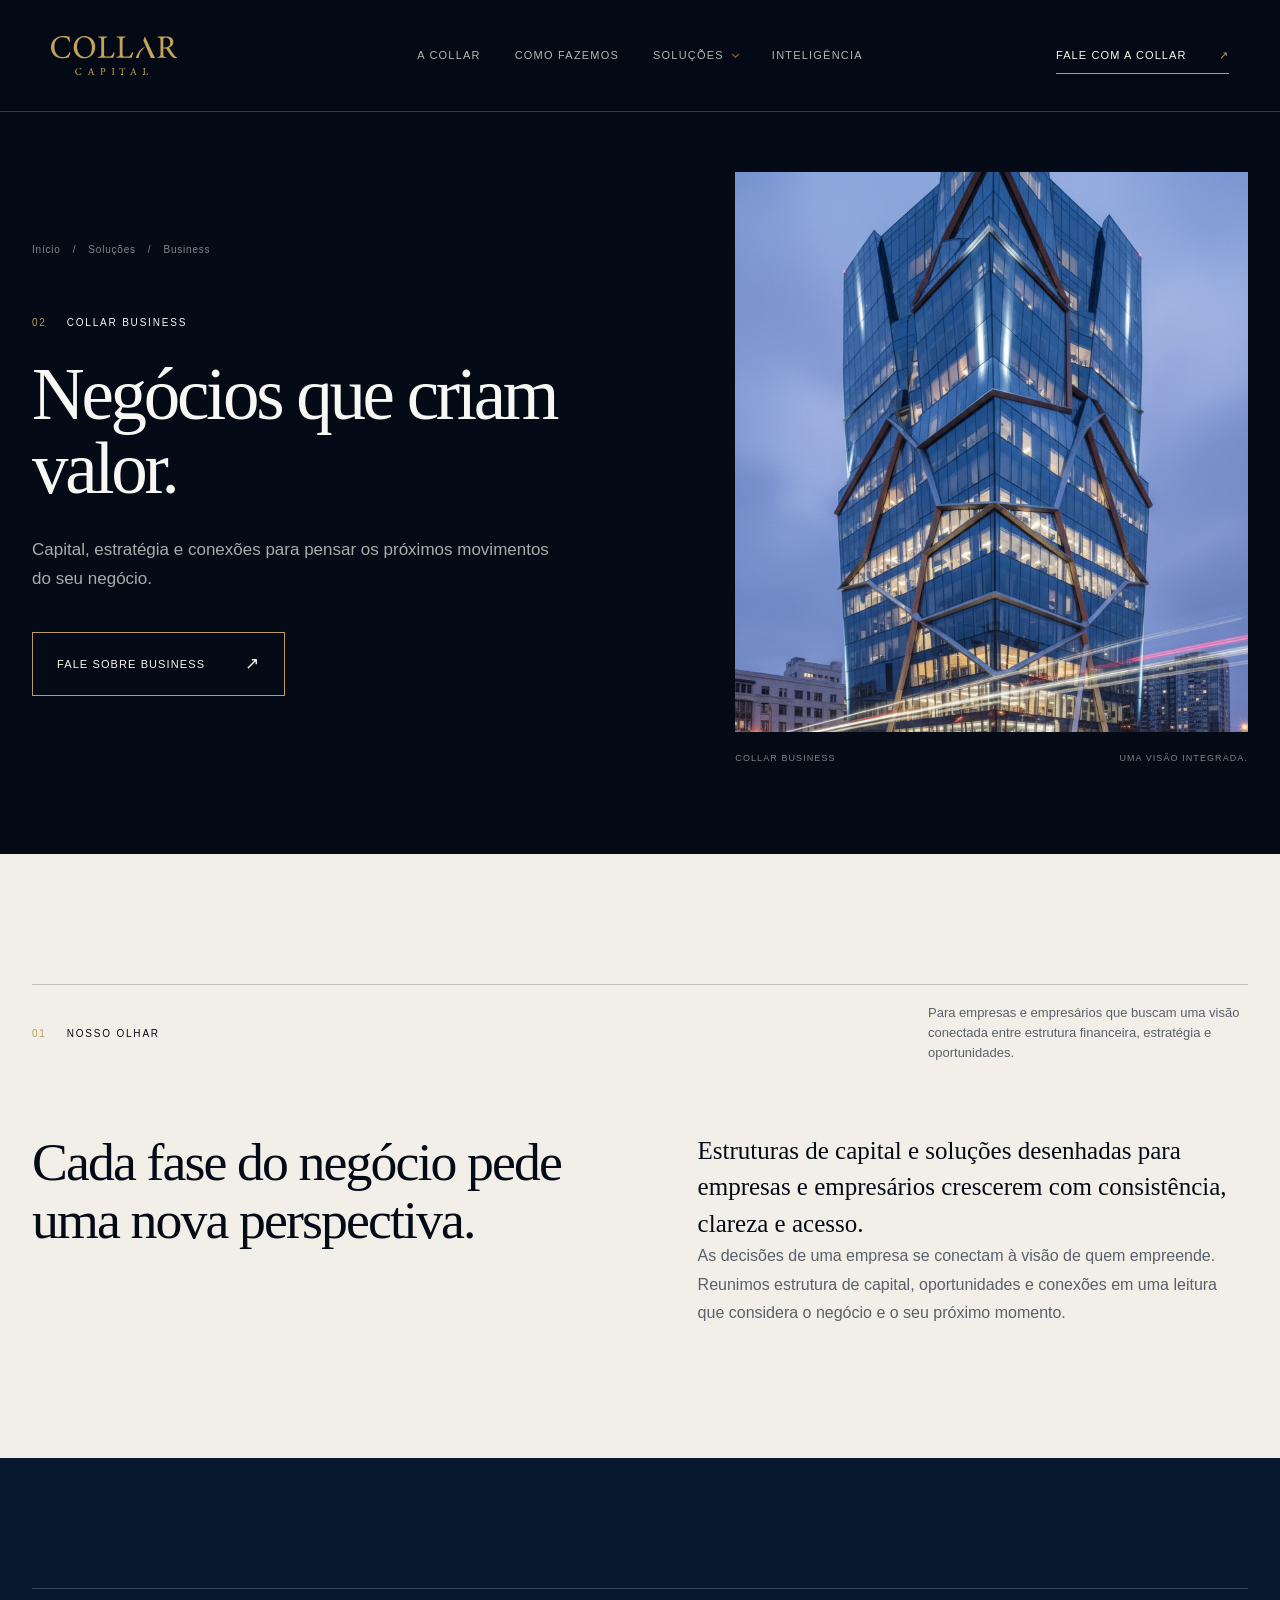
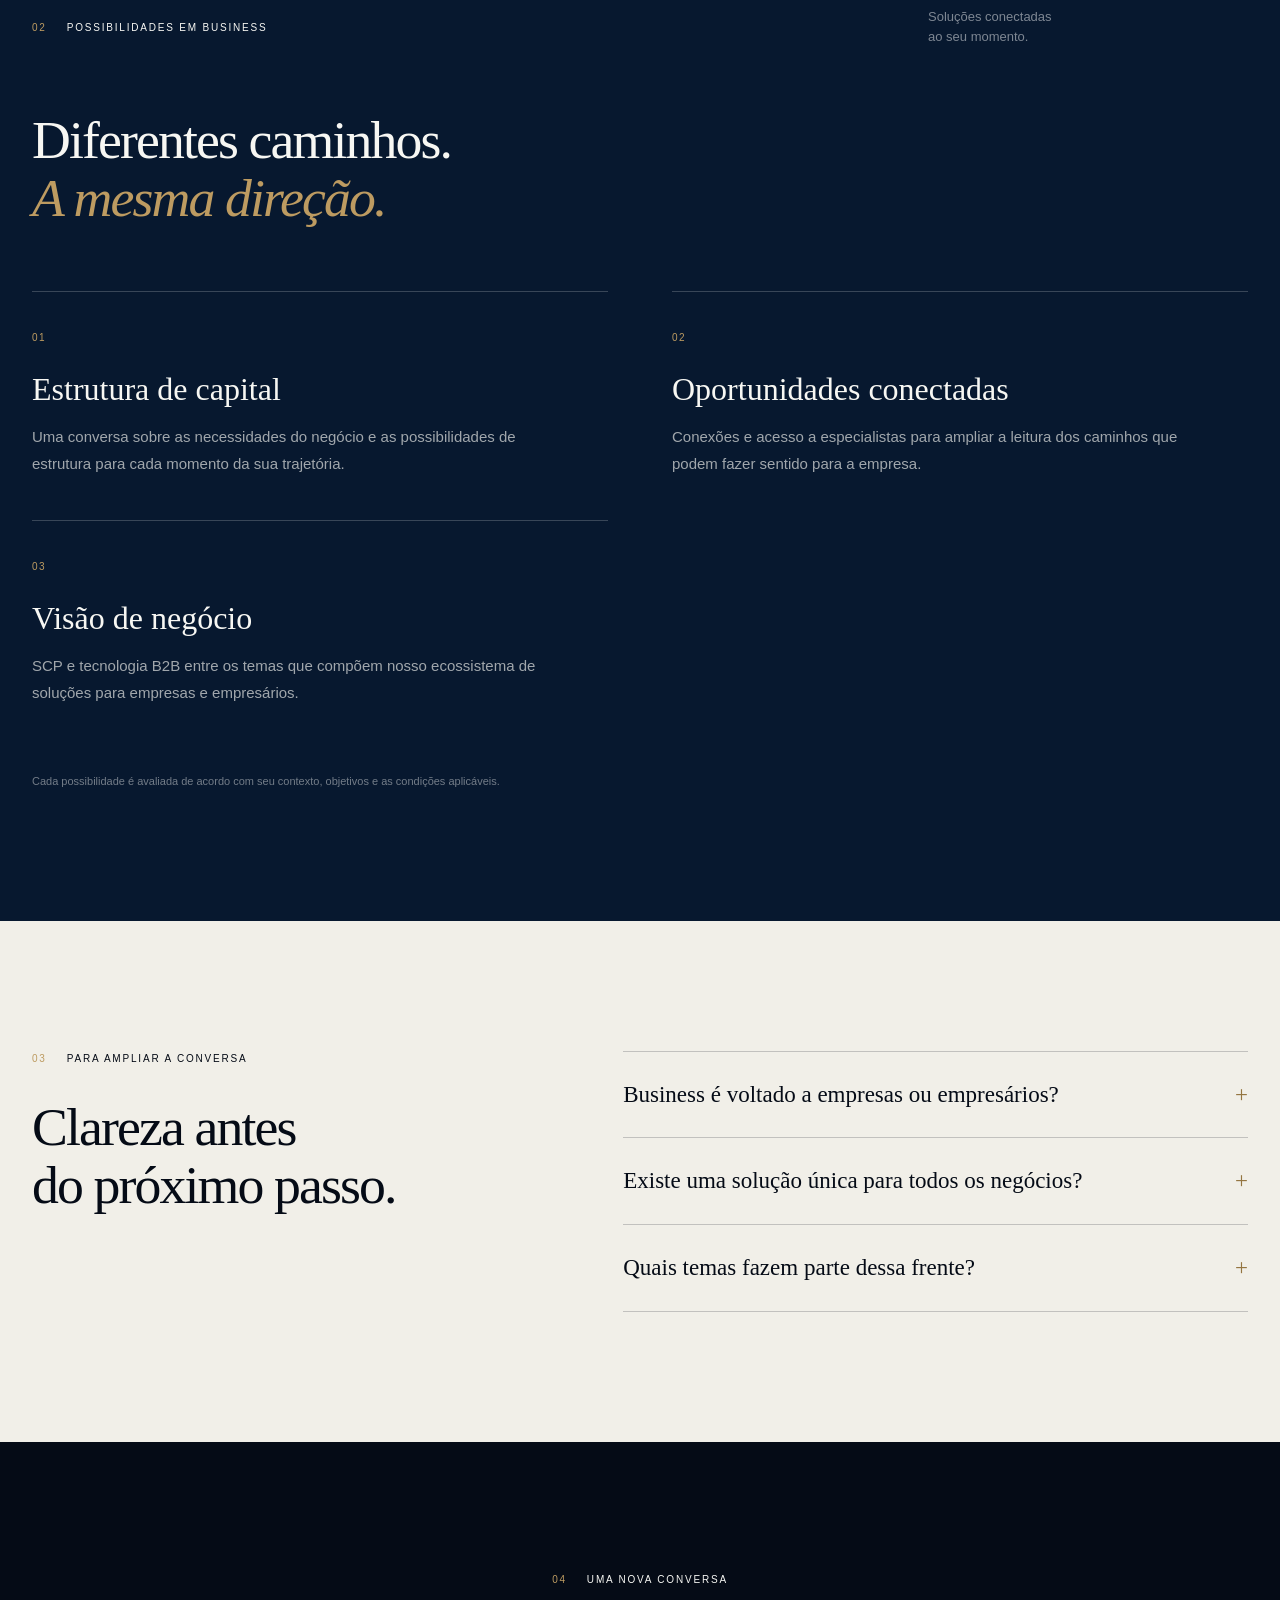
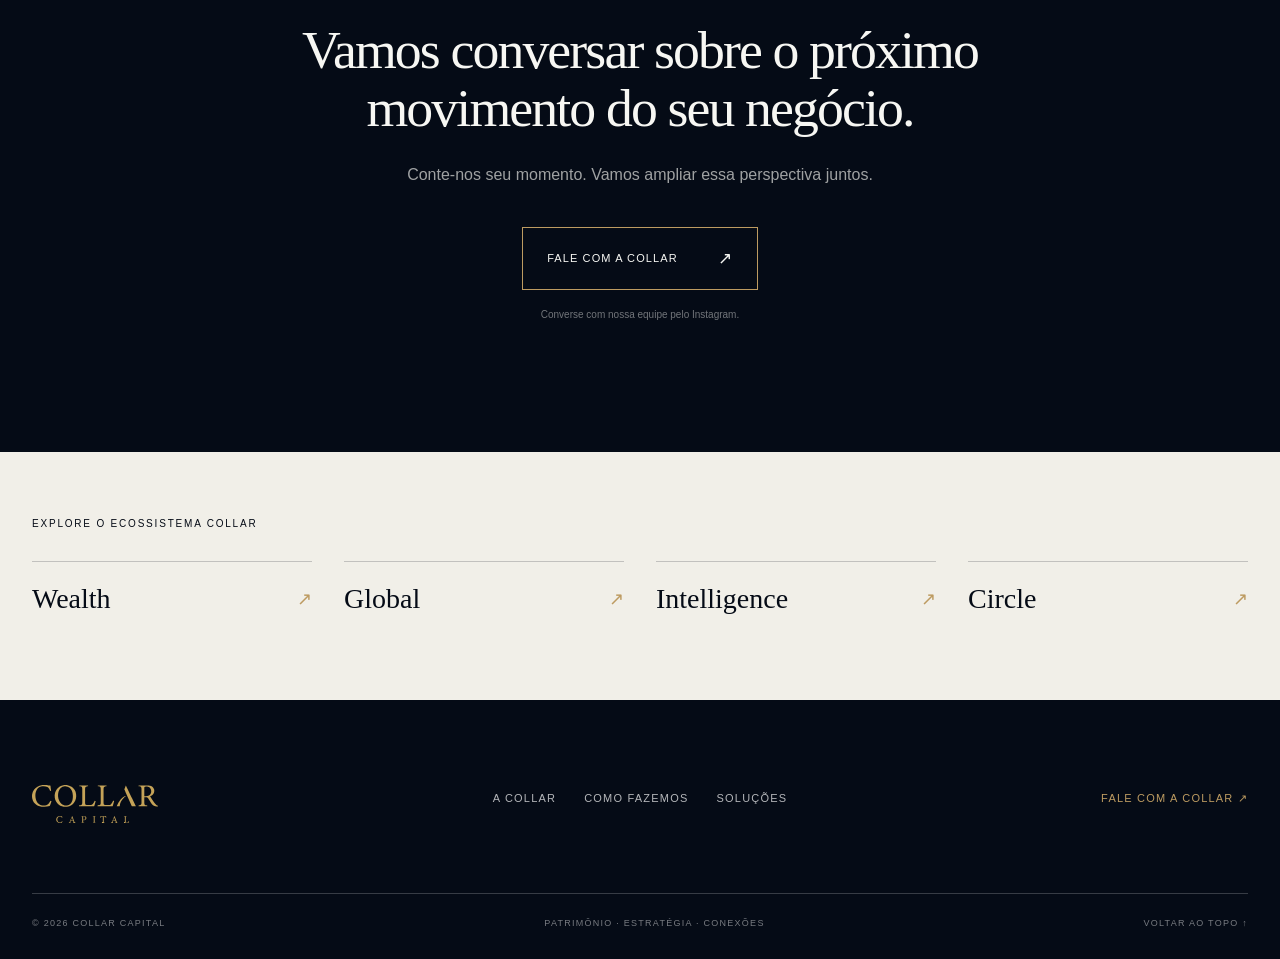
==== solucoes/business/index.html @ 9f2ffda4 "Publica nova experiência Collar Capital" ====
<!DOCTYPE html><html lang="pt-BR"><head><meta charSet="utf-8"/><meta name="viewport" content="width=device-width, initial-scale=1"/><link rel="stylesheet" href="/_next/static/css/index.oYXfUhdd.css" data-rsc-css-href="/_next/static/css/index.oYXfUhdd.css" data-precedence="vite-rsc/importer-resources"/><link rel="stylesheet" href="/_next/static/css/page.BEdf9dI7.css" data-rsc-css-href="/_next/static/css/page.BEdf9dI7.css" data-precedence="vite-rsc/importer-resources"/><link rel="stylesheet" href="/_next/static/css/SiteHeader.d0fq4UQh.css" data-precedence="vite-rsc/client-reference"/><link rel="modulepreload" fetchPriority="low" href="/_next/static/chunks/index-DTaq47w9.js"/><script src="/_next/static/chunks/rolldown-runtime-C60lm6uB.js" type="module" async=""></script><script src="/_next/static/chunks/framework-BgSIrAUN.js" type="module" async=""></script><link rel="modulepreload" href="/_next/static/chunks/layout-segment-context-B3TCcT_6.js" crossorigin=""/><link rel="modulepreload" href="/_next/static/chunks/ScrollExperience-DYYAgZIH.js" crossorigin=""/><link rel="modulepreload" href="/_next/static/chunks/SiteHeader-CY26dOe-.js" crossorigin=""/><script>Object.assign(((self[Symbol.for("vinext.navigationRuntime")]??={bootstrap:{routeManifest:null},functions:{}}).bootstrap.rsc??={rsc:[]}),{params:{"slug":"business"},nav:{"pathname":"/solucoes/business","searchParams":[]}})</script><link rel="modulepreload" href="/_next/static/chunks/index-DTaq47w9.js" />
</head><body><main class="solution-landing solution-business"><div class="scroll-progress" aria-hidden="true"><span></span></div><header class="site-header shell app-site-header app-site-header--interior"><a class="brand" href="/#inicio" aria-label="Collar Capital — início"><img src="/images/logo-collar-areia.svg" alt="Collar Capital" width="153" height="47"/></a><nav class="desktop-nav" aria-label="Navegação principal"><a href="/#sobre">A Collar</a><a href="/#metodo">Como fazemos</a><div class="app-solutions-disclosure"><button class="app-solutions-trigger" type="button" aria-expanded="false" aria-controls="_R_56a_">Soluções <span class="app-solutions-chevron" aria-hidden="true"></span></button><div class="app-solutions-panel" id="_R_56a_" hidden=""><p class="app-solutions-kicker">Nosso ecossistema</p><ul class="app-solutions-list"><li><a class="app-solutions-link" href="/solucoes/wealth"><span class="app-solutions-number" aria-hidden="true">0<!-- -->1</span><span class="app-solutions-copy"><span class="app-solutions-name">Wealth</span><span class="app-solutions-subtitle">Patrimônio com propósito.</span></span><span class="app-solutions-arrow" aria-hidden="true">↗</span></a></li><li><a class="app-solutions-link" href="/solucoes/business" aria-current="page"><span class="app-solutions-number" aria-hidden="true">0<!-- -->2</span><span class="app-solutions-copy"><span class="app-solutions-name">Business</span><span class="app-solutions-subtitle">Negócios que criam valor.</span></span><span class="app-solutions-arrow" aria-hidden="true">↗</span></a></li><li><a class="app-solutions-link" href="/solucoes/global"><span class="app-solutions-number" aria-hidden="true">0<!-- -->3</span><span class="app-solutions-copy"><span class="app-solutions-name">Global</span><span class="app-solutions-subtitle">Fronteiras ampliadas.</span></span><span class="app-solutions-arrow" aria-hidden="true">↗</span></a></li><li><a class="app-solutions-link" href="/solucoes/intelligence"><span class="app-solutions-number" aria-hidden="true">0<!-- -->4</span><span class="app-solutions-copy"><span class="app-solutions-name">Intelligence</span><span class="app-solutions-subtitle">Informação que antecipa.</span></span><span class="app-solutions-arrow" aria-hidden="true">↗</span></a></li><li><a class="app-solutions-link" href="/solucoes/circle"><span class="app-solutions-number" aria-hidden="true">0<!-- -->5</span><span class="app-solutions-copy"><span class="app-solutions-name">Circle</span><span class="app-solutions-subtitle">Conexões que movimentam.</span></span><span class="app-solutions-arrow" aria-hidden="true">↗</span></a></li></ul></div></div><a href="/#inteligencia">Inteligência</a></nav><a class="header-cta" href="/#contato">Fale com a Collar <span aria-hidden="true">↗</span></a><details class="mobile-menu app-mobile-menu"><summary aria-label="Menu principal">Menu</summary><nav class="app-nav-mobile-panel" aria-label="Navegação principal móvel"><a href="/#sobre">A Collar</a><a href="/#metodo">Como fazemos</a><details class="app-mobile-solutions"><summary>Soluções <span class="app-solutions-chevron" aria-hidden="true"></span></summary><ul><li><a href="/solucoes/wealth"><span>Wealth</span><span aria-hidden="true">↗</span></a></li><li><a href="/solucoes/business" aria-current="page"><span>Business</span><span aria-hidden="true">↗</span></a></li><li><a href="/solucoes/global"><span>Global</span><span aria-hidden="true">↗</span></a></li><li><a href="/solucoes/intelligence"><span>Intelligence</span><span aria-hidden="true">↗</span></a></li><li><a href="/solucoes/circle"><span>Circle</span><span aria-hidden="true">↗</span></a></li></ul></details><a href="/#inteligencia">Inteligência</a><a href="/#contato">Fale com a Collar</a></nav></details></header><section class="lp-hero" id="inicio"><div class="shell lp-hero-grid"><div class="lp-hero-copy"><nav class="lp-breadcrumb" aria-label="Localização"><a href="/">Início</a><span aria-hidden="true">/</span><a href="/#solucoes">Soluções</a><span aria-hidden="true">/</span><span aria-current="page">Business</span></nav><p class="eyebrow"><span>02</span> Collar <!-- -->Business</p><h1>Negócios que criam valor.</h1><p class="lp-lead">Capital, estratégia e conexões para pensar os próximos movimentos do seu negócio.</p><a class="lp-button" href="#conversa">Fale sobre <!-- -->Business<!-- --> <span aria-hidden="true">↗</span></a></div><figure class="lp-hero-visual"><img src="/images/solution-companies.png" alt="Edifício corporativo de vidro com linhas geométricas ao entardecer" fetchPriority="high"/><figcaption><span>Collar <!-- -->Business</span><span>Uma visão integrada.</span></figcaption></figure></div></section><section class="lp-intro shell section-pad"><div class="section-label" data-reveal="fade"><p class="eyebrow"><span>01</span> Nosso olhar</p><p class="microcopy">Para empresas e empresários que buscam uma visão conectada entre estrutura financeira, estratégia e oportunidades.</p></div><div class="lp-intro-grid" data-reveal="up"><h2>Cada fase do negócio pede uma nova perspectiva.</h2><div><p class="lp-intro-lead">Estruturas de capital e soluções desenhadas para empresas e empresários crescerem com consistência, clareza e acesso.</p><p>As decisões de uma empresa se conectam à visão de quem empreende. Reunimos estrutura de capital, oportunidades e conexões em uma leitura que considera o negócio e o seu próximo momento.</p></div></div></section><section class="lp-services section-pad"><div class="shell"><div class="section-label" data-reveal="fade"><p class="eyebrow"><span>02</span> Possibilidades em <!-- -->Business</p><p class="microcopy light">Soluções conectadas<br/>ao seu momento.</p></div><h2 data-reveal="up">Diferentes caminhos.<br/><em>A mesma direção.</em></h2><div class="lp-feature-grid" data-stagger="true"><article><span class="lp-feature-number">0<!-- -->1</span><h3>Estrutura de capital</h3><p>Uma conversa sobre as necessidades do negócio e as possibilidades de estrutura para cada momento da sua trajetória.</p></article><article><span class="lp-feature-number">0<!-- -->2</span><h3>Oportunidades conectadas</h3><p>Conexões e acesso a especialistas para ampliar a leitura dos caminhos que podem fazer sentido para a empresa.</p></article><article><span class="lp-feature-number">0<!-- -->3</span><h3>Visão de negócio</h3><p>SCP e tecnologia B2B entre os temas que compõem nosso ecossistema de soluções para empresas e empresários.</p></article></div><p class="lp-service-note">Cada possibilidade é avaliada de acordo com seu contexto, objetivos e as condições aplicáveis.</p></div></section><section class="lp-faq shell section-pad"><div><p class="eyebrow"><span>03</span> Para ampliar a conversa</p><h2>Clareza antes<br/>do próximo passo.</h2></div><div><details><summary>Business é voltado a empresas ou empresários?<span aria-hidden="true">+</span></summary><p>A ambos. Essa frente considera a empresa e o olhar de quem empreende, conectando as necessidades do negócio à sua direção estratégica.</p></details><details><summary>Existe uma solução única para todos os negócios?<span aria-hidden="true">+</span></summary><p>A proposta é começar pelo contexto: fase da empresa, prioridades e próximos movimentos. A partir dessa leitura, a conversa se aprofunda nas possibilidades pertinentes a cada negócio.</p></details><details><summary>Quais temas fazem parte dessa frente?<span aria-hidden="true">+</span></summary><p>Estrutura de capital, SCP, oportunidades e tecnologia B2B compõem o escopo de Business. Converse com a equipe para entender como esses temas se relacionam ao momento da sua empresa.</p></details></div></section><section class="lp-contact section-pad" id="conversa"><div class="shell"><p class="eyebrow"><span>04</span> Uma nova conversa</p><h2>Vamos conversar sobre o próximo movimento do seu negócio.</h2><p>Conte-nos seu momento. Vamos ampliar essa perspectiva juntos.</p><a class="lp-button" href="https://www.instagram.com/collarcapital/" target="_blank" rel="noreferrer">Fale com a Collar <span aria-hidden="true">↗</span></a><span class="lp-contact-note">Converse com nossa equipe pelo Instagram.</span></div></section><section class="lp-related shell"><p class="eyebrow">Explore o ecossistema Collar</p><nav aria-label="Outras soluções"><a href="/solucoes/wealth">Wealth<span aria-hidden="true">↗</span></a><a href="/solucoes/global">Global<span aria-hidden="true">↗</span></a><a href="/solucoes/intelligence">Intelligence<span aria-hidden="true">↗</span></a><a href="/solucoes/circle">Circle<span aria-hidden="true">↗</span></a></nav></section><footer><div class="shell footer-top"><a href="/" aria-label="Voltar à home"><img src="/images/logo-collar-areia.svg" alt="Collar Capital" width="153" height="47"/></a><nav aria-label="Navegação do rodapé"><a href="/#sobre">A Collar</a><a href="/#metodo">Como fazemos</a><a href="/#solucoes">Soluções</a></nav><a href="/#contato">Fale com a Collar ↗</a></div><div class="shell footer-bottom"><span>© <!-- -->2026<!-- --> Collar Capital</span><span>Patrimônio · Estratégia · Conexões</span><a href="#inicio">Voltar ao topo ↑</a></div></footer></main><!--$--><!--/$--><div hidden=""><!--$--><div hidden=""><title>Collar Business — Negócios que criam valor.</title><meta name="description" content="Capital, estratégia e conexões para pensar os próximos movimentos do seu negócio."><meta property="og:title" content="Collar Business — Negócios que criam valor."><meta property="og:description" content="Capital, estratégia e conexões para pensar os próximos movimentos do seu negócio."><meta property="og:url" content="http://localhost:3000/solucoes/business"><meta property="og:type" content="website"><meta property="og:locale" content="pt_BR"><meta property="og:image" content="http://localhost:3000/images/solution-companies.png"><meta property="og:image:alt" content="Edifício corporativo de vidro com linhas geométricas ao entardecer"><meta name="twitter:card" content="summary_large_image"><meta name="twitter:title" content="Collar Business — Negócios que criam valor."><meta name="twitter:description" content="Capital, estratégia e conexões para pensar os próximos movimentos do seu negócio."><meta name="twitter:image" content="http://localhost:3000/images/solution-companies.png"><link rel="shortcut icon" href="/favicon.svg"><link rel="icon" href="/favicon.svg"><link rel="canonical" href="http://localhost:3000/solucoes/business"></div><!--/$--></div><script type="module" src="/_next/static/chunks/index-DTaq47w9.js" id="_R_" async=""></script><script>((self[Symbol.for("vinext.navigationRuntime")]??={bootstrap:{routeManifest:null},functions:{}}).bootstrap.rsc??={rsc:[]}).rsc.push("4:I[\"8c0f216c4604\",[],\"Children\",1]\n")</script><script>((self[Symbol.for("vinext.navigationRuntime")]??={bootstrap:{routeManifest:null},functions:{}}).bootstrap.rsc??={rsc:[]}).rsc.push("5:I[\"593f344dc510\",[],\"GlobalErrorBoundary\",1]\n")</script><script>((self[Symbol.for("vinext.navigationRuntime")]??={bootstrap:{routeManifest:null},functions:{}}).bootstrap.rsc??={rsc:[]}).rsc.push("6:I[\"0b874ad30386\",[],\"default\",1]\n")</script><script>((self[Symbol.for("vinext.navigationRuntime")]??={bootstrap:{routeManifest:null},functions:{}}).bootstrap.rsc??={rsc:[]}).rsc.push("7:I[\"593f344dc510\",[],\"ErrorBoundary\",1]\n")</script><script>((self[Symbol.for("vinext.navigationRuntime")]??={bootstrap:{routeManifest:null},functions:{}}).bootstrap.rsc??={rsc:[]}).rsc.push("8:I[\"15c18cfaeeff\",[],\"LayoutSegmentProvider\",1]\n")</script><script>((self[Symbol.for("vinext.navigationRuntime")]??={bootstrap:{routeManifest:null},functions:{}}).bootstrap.rsc??={rsc:[]}).rsc.push("9:I[\"8c0f216c4604\",[],\"Slot\",1]\n")</script><script>((self[Symbol.for("vinext.navigationRuntime")]??={bootstrap:{routeManifest:null},functions:{}}).bootstrap.rsc??={rsc:[]}).rsc.push("a:I[\"9276801271d6\",[],\"AppRouterScrollTarget\",1]\n")</script><script>((self[Symbol.for("vinext.navigationRuntime")]??={bootstrap:{routeManifest:null},functions:{}}).bootstrap.rsc??={rsc:[]}).rsc.push("b:I[\"593f344dc510\",[],\"RedirectBoundary\",1]\n")</script><script>((self[Symbol.for("vinext.navigationRuntime")]??={bootstrap:{routeManifest:null},functions:{}}).bootstrap.rsc??={rsc:[]}).rsc.push("c:\"$Sreact.suspense\"\n")</script><script>((self[Symbol.for("vinext.navigationRuntime")]??={bootstrap:{routeManifest:null},functions:{}}).bootstrap.rsc??={rsc:[]}).rsc.push(":HL[\"/_next/static/css/index.oYXfUhdd.css\",\"style\"     ]\n")</script><script>((self[Symbol.for("vinext.navigationRuntime")]??={bootstrap:{routeManifest:null},functions:{}}).bootstrap.rsc??={rsc:[]}).rsc.push("0:{\"__route\":\"route:/solucoes/business\",\"__interceptionContext\":null,\"__layoutIds\":[\"layout:/\"],\"__rootLayout\":\"/\",\"__sourcePage\":\"/solucoes/[slug]/page\",\"__vinext_streaming_metadata_body:route:/solucoes/business\":\"$L1\",\"__vinext_streaming_metadata_outlet:route:/solucoes/business\":\"$L2\",\"page:/solucoes/business\":\"$L3\",\"layout:/\":[[[[\"$\",\"link\",\"css:/_next/static/css/index.oYXfUhdd.css\",{\"rel\":\"stylesheet\",\"precedence\":\"vite-rsc/importer-resources\",\"href\":\"/_next/static/css/index.oYXfUhdd.css\",\"data-rsc-css-href\":\"/_next/static/css/index.oYXfUhdd.css\"}],\"$undefined\"],[\"$\",\"html\",null,{\"lang\":\"pt-BR\",\"children\":[\"$\",\"body\",null,{\"children\":[\"$\",\"$L4\",null,{}]}]}]],null],\"route:/solucoes/business\":[[[\"$\",\"meta\",null,{\"charSet\":\"utf-8\"}],null,[[\"$\",\"meta\",\"0\",{\"name\":\"viewport\",\"content\":\"width=device-width, initial-scale=1\"}]]],[\"$\",\"$L5\",null,{\"fallback\":\"$6\",\"children\":[\"$\",\"$L7\",null,{\"fallback\":\"$6\",\"children\":[\"$\",\"$L8\",null,{\"providerId\":\"layout:/\",\"segmentMap\":{\"children\":[\"solucoes\",\"business\"]},\"children\":[\"$\",\"$L9\",null,{\"id\":\"layout:/\",\"parallelSlots\":\"$undefined\",\"children\":[\"$\",\"$La\",null,{\"children\":[\"$\",\"$Lb\",null,{\"children\":[[\"$\",\"$L8\",null,{\"providerId\":\"page:/solucoes/business\",\"segmentMap\":{\"children\":[\"__PAGE__\"]},\"children\":[\"$\",\"$L9\",null,{\"id\":\"page:/solucoes/business\"}]}],[\"$\",\"$c\",null,{\"fallback\":null,\"children\":[\"$\",\"$L9\",null,{\"id\":\"__vinext_streaming_metadata_outlet:route:/solucoes/business\"}]}]]}]}]}]}]}]}],null,[\"$\",\"div\",null,{\"hidden\":true,\"children\":[\"$\",\"$c\",null,{\"fallback\":null,\"children\":[\"$\",\"$L9\",null,{\"id\":\"__vinext_streaming_metadata_body:route:/solucoes/business\"}]}]}]],\"__layoutFlags\":{\"layout:/\":\"s\"},\"__artifactCompatibility\":{\"schemaVersion\":1,\"graphVersion\":\"app-route-graph:8dd3f370a5a5fdb8\",\"deploymentVersion\":\"6b51cf91-e844-4e98-ac2d-1911c736448a\",\"appElementsSchemaVersion\":1,\"rscPayloadSchemaVersion\":1,\"rootBoundaryId\":\"/\",\"renderEpoch\":null},\"__renderObservation\":{\"schemaVersion\":1,\"output\":{\"kind\":\"app-rsc\",\"mountedSlotsFingerprint\":null,\"renderEpoch\":null,\"rootBoundaryId\":\"/\",\"routeId\":\"route:/solucoes/business\"},\"completeness\":\"partial\",\"boundaryOutcome\":{\"kind\":\"unknown\"},\"requestApis\":[{\"kind\":\"connection\",\"status\":\"unknown\"},{\"kind\":\"cookies\",\"status\":\"unknown\"},{\"kind\":\"draftMode\",\"status\":\"unknown\"},{\"kind\":\"headers\",\"status\":\"observed\"},{\"kind\":\"params\",\"status\":\"observed\"},{\"kind\":\"searchParams\",\"status\":\"unknown\"}],\"dynamicFetches\":[],\"cacheTags\":[\"/solucoes/business\",\"_N_T_/layout\",\"_N_T_/solucoes/[slug]/layout\",\"_N_T_/solucoes/[slug]/page\",\"_N_T_/solucoes/business\",\"_N_T_/solucoes/layout\"],\"pathTags\":[\"/solucoes/business\"],\"cacheability\":\"unknown\",\"downgrade\":{\"target\":\"freshRender\",\"reasons\":[{\"code\":\"CP_DOWNGRADE_CACHEABILITY_UNKNOWN\",\"target\":\"freshRender\"},{\"code\":\"CP_DOWNGRADE_INCOMPLETE_OBSERVATION\",\"completeness\":\"partial\",\"target\":\"freshRender\"},{\"code\":\"CP_DOWNGRADE_UNKNOWN_REQUEST_API\",\"requestApi\":\"connection\",\"target\":\"freshRender\"},{\"code\":\"CP_DOWNGRADE_UNKNOWN_REQUEST_API\",\"requestApi\":\"cookies\",\"target\":\"freshRender\"},{\"code\":\"CP_DOWNGRADE_UNKNOWN_REQUEST_API\",\"requestApi\":\"draftMode\",\"target\":\"freshRender\"},{\"code\":\"CP_DOWNGRADE_PRIVATE_REQUEST_API\",\"requestApi\":\"headers\",\"target\":\"private\"},{\"code\":\"CP_DOWNGRADE_PUBLIC_REQUEST_API\",\"requestApi\":\"params\",\"target\":\"publicVariant\"},{\"code\":\"CP_DOWNGRADE_UNKNOWN_REQUEST_API\",\"requestApi\":\"searchParams\",\"target\":\"freshRender\"}],\"fallback\":{\"kind\":\"breakerFallback\",\"code\":\"CP_PRIVATE_DYNAMIC_DOWNGRADE\",\"mode\":\"renderFresh\",\"scope\":\"affectedOutput\",\"fields\":{\"reasonCodes\":[\"CP_DOWNGRADE_CACHEABILITY_UNKNOWN\",\"CP_DOWNGRADE_INCOMPLETE_OBSERVATION\",\"CP_DOWNGRADE_UNKNOWN_REQUEST_API\",\"CP_DOWNGRADE_UNKNOWN_REQUEST_API\",\"CP_DOWNGRADE_UNKNOWN_REQUEST_API\",\"CP_DOWNGRADE_PRIVATE_REQUEST_API\",\"CP_DOWNGRADE_PUBLIC_REQUEST_API\",\"CP_DOWNGRADE_UNKNOWN_REQUEST_API\"],\"target\":\"freshRender\"}},\"isPublicCacheCandidate\":false}}}\n")</script><script>((self[Symbol.for("vinext.navigationRuntime")]??={bootstrap:{routeManifest:null},functions:{}}).bootstrap.rsc??={rsc:[]}).rsc.push("d:T4ec,")</script><script>((self[Symbol.for("vinext.navigationRuntime")]??={bootstrap:{routeManifest:null},functions:{}}).bootstrap.rsc??={rsc:[]}).rsc.push("\u003ctitle\u003eCollar Business — Negócios que criam valor.\u003c/title\u003e\u003cmeta name=\"description\" content=\"Capital, estratégia e conexões para pensar os próximos movimentos do seu negócio.\"\u003e\u003cmeta property=\"og:title\" content=\"Collar Business — Negócios que criam valor.\"\u003e\u003cmeta property=\"og:description\" content=\"Capital, estratégia e conexões para pensar os próximos movimentos do seu negócio.\"\u003e\u003cmeta property=\"og:url\" content=\"http://localhost:3000/solucoes/business\"\u003e\u003cmeta property=\"og:type\" content=\"website\"\u003e\u003cmeta property=\"og:locale\" content=\"pt_BR\"\u003e\u003cmeta property=\"og:image\" content=\"http://localhost:3000/images/solution-companies.png\"\u003e\u003cmeta property=\"og:image:alt\" content=\"Edifício corporativo de vidro com linhas geométricas ao entardecer\"\u003e\u003cmeta name=\"twitter:card\" content=\"summary_large_image\"\u003e\u003cmeta name=\"twitter:title\" content=\"Collar Business — Negócios que criam valor.\"\u003e\u003cmeta name=\"twitter:description\" content=\"Capital, estratégia e conexões para pensar os próximos movimentos do seu negócio.\"\u003e\u003cmeta name=\"twitter:image\" content=\"http://localhost:3000/images/solution-companies.png\"\u003e\u003clink rel=\"shortcut icon\" href=\"/favicon.svg\"\u003e\u003clink rel=\"icon\" href=\"/favicon.svg\"\u003e\u003clink rel=\"canonical\" href=\"http://localhost:3000/solucoes/business\"\u003e")</script><script>((self[Symbol.for("vinext.navigationRuntime")]??={bootstrap:{routeManifest:null},functions:{}}).bootstrap.rsc??={rsc:[]}).rsc.push("1:[\"$\",\"div\",null,{\"hidden\":true,\"dangerouslySetInnerHTML\":{\"__html\":\"$d\"}}]\n")</script><script>((self[Symbol.for("vinext.navigationRuntime")]??={bootstrap:{routeManifest:null},functions:{}}).bootstrap.rsc??={rsc:[]}).rsc.push("2:null\n")</script><script>((self[Symbol.for("vinext.navigationRuntime")]??={bootstrap:{routeManifest:null},functions:{}}).bootstrap.rsc??={rsc:[]}).rsc.push(":HL[\"/_next/static/css/page.BEdf9dI7.css\",\"style\"     ]\n")</script><script>((self[Symbol.for("vinext.navigationRuntime")]??={bootstrap:{routeManifest:null},functions:{}}).bootstrap.rsc??={rsc:[]}).rsc.push("3:[[[\"$\",\"link\",\"css:/_next/static/css/page.BEdf9dI7.css\",{\"rel\":\"stylesheet\",\"precedence\":\"vite-rsc/importer-resources\",\"href\":\"/_next/static/css/page.BEdf9dI7.css\",\"data-rsc-css-href\":\"/_next/static/css/page.BEdf9dI7.css\"}],\"$undefined\"],\"$Le\"]\n")</script><script>((self[Symbol.for("vinext.navigationRuntime")]??={bootstrap:{routeManifest:null},functions:{}}).bootstrap.rsc??={rsc:[]}).rsc.push("f:I[\"a3761f8478a2\",[],\"default\",1]\n")</script><script>((self[Symbol.for("vinext.navigationRuntime")]??={bootstrap:{routeManifest:null},functions:{}}).bootstrap.rsc??={rsc:[]}).rsc.push("10:I[\"fb8df7f31d30\",[],\"default\",1]\n")</script><script>((self[Symbol.for("vinext.navigationRuntime")]??={bootstrap:{routeManifest:null},functions:{}}).bootstrap.rsc??={rsc:[]}).rsc.push(":HL[\"/images/solution-companies.png\",\"image\",{\"fetchPriority\":\"high\"}]\n")</script><script>((self[Symbol.for("vinext.navigationRuntime")]??={bootstrap:{routeManifest:null},functions:{}}).bootstrap.rsc??={rsc:[]}).rsc.push("e:[\"$\",\"main\",null,{\"className\":\"solution-landing solution-business\",\"children\":[[\"$\",\"$Lf\",null,{}],[\"$\",\"$L10\",null,{\"solutionSlug\":\"business\"}],[\"$\",\"section\",null,{\"className\":\"lp-hero\",\"id\":\"inicio\",\"children\":[\"$\",\"div\",null,{\"className\":\"shell lp-hero-grid\",\"children\":[[\"$\",\"div\",null,{\"className\":\"lp-hero-copy\",\"children\":[[\"$\",\"nav\",null,{\"className\":\"lp-breadcrumb\",\"aria-label\":\"Localização\",\"children\":[[\"$\",\"a\",null,{\"href\":\"/\",\"children\":\"Início\"}],[\"$\",\"span\",null,{\"aria-hidden\":\"true\",\"children\":\"/\"}],[\"$\",\"a\",null,{\"href\":\"/#solucoes\",\"children\":\"Soluções\"}],[\"$\",\"span\",null,{\"aria-hidden\":\"true\",\"children\":\"/\"}],[\"$\",\"span\",null,{\"aria-current\":\"page\",\"children\":\"Business\"}]]}],[\"$\",\"p\",null,{\"className\":\"eyebrow\",\"children\":[[\"$\",\"span\",null,{\"children\":\"02\"}],\" Collar \",\"Business\"]}],[\"$\",\"h1\",null,{\"children\":\"Negócios que criam valor.\"}],[\"$\",\"p\",null,{\"className\":\"lp-lead\",\"children\":\"Capital, estratégia e conexões para pensar os próximos movimentos do seu negócio.\"}],[\"$\",\"a\",null,{\"className\":\"lp-button\",\"href\":\"#conversa\",\"children\":[\"Fale sobre \",\"Business\",\" \",[\"$\",\"span\",null,{\"aria-hidden\":\"true\",\"children\":\"↗\"}]]}]]}],[\"$\",\"figure\",null,{\"className\":\"lp-hero-visual\",\"children\":[[\"$\",\"img\",null,{\"src\":\"/images/solution-companies.png\",\"alt\":\"Edifício corporativo de vidro com linhas geométricas ao entardecer\",\"fetchPriority\":\"high\"}],[\"$\",\"figcaption\",null,{\"children\":[[\"$\",\"span\",null,{\"children\":[\"Collar \",\"Business\"]}],[\"$\",\"span\",null,{\"children\":\"Uma visão integrada.\"}]]}]]}]]}]}],[\"$\",\"section\",null,{\"className\":\"lp-intro shell section-pad\",\"children\":[[\"$\",\"div\",null,{\"className\":\"section-label\",\"data-reveal\":\"fade\",\"children\":[[\"$\",\"p\",null,{\"className\":\"eyebrow\",\"children\":[[\"$\",\"span\",null,{\"children\":\"01\"}],\" Nosso olhar\"]}],[\"$\",\"p\",null,{\"className\":\"microcopy\",\"children\":\"Para empresas e empresários que buscam uma visão conectada entre estrutura financeira, estratégia e oportunidades.\"}]]}],[\"$\",\"div\",null,{\"className\":\"lp-intro-grid\",\"data-reveal\":\"up\",\"children\":[[\"$\",\"h2\",null,{\"children\":\"Cada fase do negócio pede uma nova perspectiva.\"}],[\"$\",\"div\",null,{\"children\":[[\"$\",\"p\",null,{\"className\":\"lp-intro-lead\",\"children\":\"Estruturas de capital e soluções desenhadas para empresas e empresários crescerem com consistência, clareza e acesso.\"}],[\"$\",\"p\",null,{\"children\":\"As decisões de uma empresa se conectam à visão de quem empreende. Reunimos estrutura de capital, oportunidades e conexões em uma leitura que considera o negócio e o seu próximo momento.\"}]]}]]}]]}],[\"$\",\"section\",null,{\"className\":\"lp-services section-pad\",\"children\":[\"$\",\"div\",null,{\"className\":\"shell\",\"children\":[[\"$\",\"div\",null,{\"className\":\"section-label\",\"data-reveal\":\"fade\",\"children\":[[\"$\",\"p\",null,{\"className\":\"eyebrow\",\"children\":[[\"$\",\"span\",null,{\"children\":\"02\"}],\" Possibilidades em \",\"Business\"]}],[\"$\",\"p\",null,{\"className\":\"microcopy light\",\"children\":[\"Soluções conectadas\",[\"$\",\"br\",null,{}],\"ao seu momento.\"]}]]}],[\"$\",\"h2\",null,{\"data-reveal\":\"up\",\"children\":[\"Diferentes caminhos.\",[\"$\",\"br\",null,{}],[\"$\",\"em\",null,{\"children\":\"A mesma direção.\"}]]}],[\"$\",\"div\",null,{\"className\":\"lp-feature-grid\",\"data-stagger\":true,\"children\":[[\"$\",\"article\",\"Estrutura de capital\",{\"children\":[[\"$\",\"span\",null,{\"className\":\"lp-feature-number\",\"children\":[\"0\",1]}],[\"$\",\"h3\",null,{\"children\":\"Estrutura de capital\"}],[\"$\",\"p\",null,{\"children\":\"Uma conversa sobre as necessidades do negócio e as possibilidades de estrutura para cada momento da sua trajetória.\"}]]}],[\"$\",\"article\",\"Oportunidades conectadas\",{\"children\":[[\"$\",\"span\",null,{\"className\":\"lp-feature-number\",\"children\":[\"0\",2]}],[\"$\",\"h3\",null,{\"children\":\"Oportunidades conectadas\"}],[\"$\",\"p\",null,{\"children\":\"Conexões e acesso a especialistas para ampliar a leitura dos caminhos que podem fazer sentido para a empresa.\"}]]}],[\"$\",\"article\",\"Visão de negócio\",{\"children\":[[\"$\",\"span\",null,{\"className\":\"lp-feature-number\",\"children\":[\"0\",3]}],[\"$\",\"h3\",null,{\"children\":\"Visão de negócio\"}],[\"$\",\"p\",null,{\"children\":\"SCP e tecnologia B2B entre os temas que compõem nosso ecossistema de soluções para empresas e empresários.\"}]]}]]}],[\"$\",\"p\",null,{\"className\":\"lp-service-note\",\"children\":\"Cada possibilidade é avaliada de acordo com seu contexto, objetivos e as condições aplicáveis.\"}]]}]}],[\"$\",\"section\",null,{\"className\":\"lp-faq shell section-pad\",\"children\":[[\"$\",\"div\",null,{\"children\":[[\"$\",\"p\",null,{\"className\":\"eyebrow\",\"children\":[\"$L11\",\" Para ampliar a conversa\"]}],\"$L12\"]}],\"$L13\"]}],\"$L14\",\"$L15\",\"$L16\"]}]\n")</script><script>((self[Symbol.for("vinext.navigationRuntime")]??={bootstrap:{routeManifest:null},functions:{}}).bootstrap.rsc??={rsc:[]}).rsc.push(":HL[\"/images/logo-collar-areia.svg\",\"image\"]\n")</script><script>((self[Symbol.for("vinext.navigationRuntime")]??={bootstrap:{routeManifest:null},functions:{}}).bootstrap.rsc??={rsc:[]}).rsc.push("11:[\"$\",\"span\",null,{\"children\":\"03\"}]\n")</script><script>((self[Symbol.for("vinext.navigationRuntime")]??={bootstrap:{routeManifest:null},functions:{}}).bootstrap.rsc??={rsc:[]}).rsc.push("12:[\"$\",\"h2\",null,{\"children\":[\"Clareza antes\",[\"$\",\"br\",null,{}],\"do próximo passo.\"]}]\n")</script><script>((self[Symbol.for("vinext.navigationRuntime")]??={bootstrap:{routeManifest:null},functions:{}}).bootstrap.rsc??={rsc:[]}).rsc.push("13:[\"$\",\"div\",null,{\"children\":[[\"$\",\"details\",\"Business é voltado a empresas ou empresários?\",{\"children\":[[\"$\",\"summary\",null,{\"children\":[\"Business é voltado a empresas ou empresários?\",[\"$\",\"span\",null,{\"aria-hidden\":\"true\",\"children\":\"+\"}]]}],[\"$\",\"p\",null,{\"children\":\"A ambos. Essa frente considera a empresa e o olhar de quem empreende, conectando as necessidades do negócio à sua direção estratégica.\"}]]}],[\"$\",\"details\",\"Existe uma solução única para todos os negócios?\",{\"children\":[[\"$\",\"summary\",null,{\"children\":[\"Existe uma solução única para todos os negócios?\",[\"$\",\"span\",null,{\"aria-hidden\":\"true\",\"children\":\"+\"}]]}],[\"$\",\"p\",null,{\"children\":\"A proposta é começar pelo contexto: fase da empresa, prioridades e próximos movimentos. A partir dessa leitura, a conversa se aprofunda nas possibilidades pertinentes a cada negócio.\"}]]}],[\"$\",\"details\",\"Quais temas fazem parte dessa frente?\",{\"children\":[[\"$\",\"summary\",null,{\"children\":[\"Quais temas fazem parte dessa frente?\",[\"$\",\"span\",null,{\"aria-hidden\":\"true\",\"children\":\"+\"}]]}],[\"$\",\"p\",null,{\"children\":\"Estrutura de capital, SCP, oportunidades e tecnologia B2B compõem o escopo de Business. Converse com a equipe para entender como esses temas se relacionam ao momento da sua empresa.\"}]]}]]}]\n")</script><script>((self[Symbol.for("vinext.navigationRuntime")]??={bootstrap:{routeManifest:null},functions:{}}).bootstrap.rsc??={rsc:[]}).rsc.push("14:[\"$\",\"section\",null,{\"className\":\"lp-contact section-pad\",\"id\":\"conversa\",\"children\":[\"$\",\"div\",null,{\"className\":\"shell\",\"children\":[[\"$\",\"p\",null,{\"className\":\"eyebrow\",\"children\":[[\"$\",\"span\",null,{\"children\":\"04\"}],\" Uma nova conversa\"]}],[\"$\",\"h2\",null,{\"children\":\"Vamos conversar sobre o próximo movimento do seu negócio.\"}],[\"$\",\"p\",null,{\"children\":\"Conte-nos seu momento. Vamos ampliar essa perspectiva juntos.\"}],[\"$\",\"a\",null,{\"className\":\"lp-button\",\"href\":\"https://www.instagram.com/collarcapital/\",\"target\":\"_blank\",\"rel\":\"noreferrer\",\"children\":[\"Fale com a Collar \",[\"$\",\"span\",null,{\"aria-hidden\":\"true\",\"children\":\"↗\"}]]}],[\"$\",\"span\",null,{\"className\":\"lp-contact-note\",\"children\":\"Converse com nossa equipe pelo Instagram.\"}]]}]}]\n")</script><script>((self[Symbol.for("vinext.navigationRuntime")]??={bootstrap:{routeManifest:null},functions:{}}).bootstrap.rsc??={rsc:[]}).rsc.push("15:[\"$\",\"section\",null,{\"className\":\"lp-related shell\",\"children\":[[\"$\",\"p\",null,{\"className\":\"eyebrow\",\"children\":\"Explore o ecossistema Collar\"}],[\"$\",\"nav\",null,{\"aria-label\":\"Outras soluções\",\"children\":[[\"$\",\"a\",\"wealth\",{\"href\":\"/solucoes/wealth\",\"children\":[\"Wealth\",[\"$\",\"span\",null,{\"aria-hidden\":\"true\",\"children\":\"↗\"}]]}],[\"$\",\"a\",\"global\",{\"href\":\"/solucoes/global\",\"children\":[\"Global\",[\"$\",\"span\",null,{\"aria-hidden\":\"true\",\"children\":\"↗\"}]]}],[\"$\",\"a\",\"intelligence\",{\"href\":\"/solucoes/intelligence\",\"children\":[\"Intelligence\",[\"$\",\"span\",null,{\"aria-hidden\":\"true\",\"children\":\"↗\"}]]}],[\"$\",\"a\",\"circle\",{\"href\":\"/solucoes/circle\",\"children\":[\"Circle\",[\"$\",\"span\",null,{\"aria-hidden\":\"true\",\"children\":\"↗\"}]]}]]}]]}]\n")</script><script>((self[Symbol.for("vinext.navigationRuntime")]??={bootstrap:{routeManifest:null},functions:{}}).bootstrap.rsc??={rsc:[]}).rsc.push("16:[\"$\",\"footer\",null,{\"children\":[[\"$\",\"div\",null,{\"className\":\"shell footer-top\",\"children\":[[\"$\",\"a\",null,{\"href\":\"/\",\"aria-label\":\"Voltar à home\",\"children\":[\"$\",\"img\",null,{\"src\":\"/images/logo-collar-areia.svg\",\"alt\":\"Collar Capital\",\"width\":\"153\",\"height\":\"47\"}]}],[\"$\",\"nav\",null,{\"aria-label\":\"Navegação do rodapé\",\"children\":[[\"$\",\"a\",null,{\"href\":\"/#sobre\",\"children\":\"A Collar\"}],[\"$\",\"a\",null,{\"href\":\"/#metodo\",\"children\":\"Como fazemos\"}],[\"$\",\"a\",null,{\"href\":\"/#solucoes\",\"children\":\"Soluções\"}]]}],[\"$\",\"a\",null,{\"href\":\"/#contato\",\"children\":\"Fale com a Collar ↗\"}]]}],[\"$\",\"div\",null,{\"className\":\"shell footer-bottom\",\"children\":[[\"$\",\"span\",null,{\"children\":[\"© \",2026,\" Collar Capital\"]}],[\"$\",\"span\",null,{\"children\":\"Patrimônio · Estratégia · Conexões\"}],[\"$\",\"a\",null,{\"href\":\"#inicio\",\"children\":\"Voltar ao topo ↑\"}]]}]]}]\n")</script><script>Object.assign(((self[Symbol.for("vinext.navigationRuntime")]??={bootstrap:{routeManifest:null},functions:{}}).bootstrap.rsc??={rsc:[]}),{"initialCacheKind":"dynamic"});((self[Symbol.for("vinext.navigationRuntime")]??={bootstrap:{routeManifest:null},functions:{}}).bootstrap.rsc??={rsc:[]}).done=true</script></body></html>
---- _next/static/css/index.oYXfUhdd.css ----
/*! tailwindcss v4.2.1 | MIT License | https://tailwindcss.com */
@layer properties{@supports (((-webkit-hyphens:none)) and (not (margin-trim:inline))) or ((-moz-orient:inline) and (not (color:rgb(from red r g b)))){*,:before,:after{--tw-blur:initial;--tw-brightness:initial;--tw-contrast:initial;--tw-grayscale:initial;--tw-hue-rotate:initial;--tw-invert:initial;--tw-opacity:initial;--tw-saturate:initial;--tw-sepia:initial;--tw-drop-shadow:initial;--tw-drop-shadow-color:initial;--tw-drop-shadow-alpha:100%;--tw-drop-shadow-size:initial}::backdrop{--tw-blur:initial;--tw-brightness:initial;--tw-contrast:initial;--tw-grayscale:initial;--tw-hue-rotate:initial;--tw-invert:initial;--tw-opacity:initial;--tw-saturate:initial;--tw-sepia:initial;--tw-drop-shadow:initial;--tw-drop-shadow-color:initial;--tw-drop-shadow-alpha:100%;--tw-drop-shadow-size:initial}}}@layer theme{:root,:host{--font-sans:ui-sans-serif, system-ui, sans-serif, "Apple Color Emoji", "Segoe UI Emoji", "Segoe UI Symbol", "Noto Color Emoji";--font-mono:ui-monospace, SFMono-Regular, Menlo, Monaco, Consolas, "Liberation Mono", "Courier New", monospace;--spacing:.25rem;--default-font-family:var(--font-sans);--default-mono-font-family:var(--font-mono)}}@layer base{*,:after,:before{box-sizing:border-box;border:0 solid;margin:0;padding:0}::backdrop{box-sizing:border-box;border:0 solid;margin:0;padding:0}::file-selector-button{box-sizing:border-box;border:0 solid;margin:0;padding:0}html,:host{-webkit-text-size-adjust:100%;tab-size:4;line-height:1.5;font-family:var(--default-font-family,ui-sans-serif, system-ui, sans-serif, "Apple Color Emoji", "Segoe UI Emoji", "Segoe UI Symbol", "Noto Color Emoji");font-feature-settings:var(--default-font-feature-settings,normal);font-variation-settings:var(--default-font-variation-settings,normal);-webkit-tap-highlight-color:transparent}hr{height:0;color:inherit;border-top-width:1px}abbr:where([title]){-webkit-text-decoration:underline dotted;text-decoration:underline dotted}h1,h2,h3,h4,h5,h6{font-size:inherit;font-weight:inherit}a{color:inherit;-webkit-text-decoration:inherit;-webkit-text-decoration:inherit;-webkit-text-decoration:inherit;-webkit-text-decoration:inherit;text-decoration:inherit}b,strong{font-weight:bolder}code,kbd,samp,pre{font-family:var(--default-mono-font-family,ui-monospace, SFMono-Regular, Menlo, Monaco, Consolas, "Liberation Mono", "Courier New", monospace);font-feature-settings:var(--default-mono-font-feature-settings,normal);font-variation-settings:var(--default-mono-font-variation-settings,normal);font-size:1em}small{font-size:80%}sub,sup{vertical-align:baseline;font-size:75%;line-height:0;position:relative}sub{bottom:-.25em}sup{top:-.5em}table{text-indent:0;border-color:inherit;border-collapse:collapse}:-moz-focusring{outline:auto}progress{vertical-align:baseline}summary{display:list-item}ol,ul,menu{list-style:none}img,svg,video,canvas,audio,iframe,embed,object{vertical-align:middle;display:block}img,video{max-width:100%;height:auto}button,input,select,optgroup,textarea{font:inherit;font-feature-settings:inherit;font-variation-settings:inherit;letter-spacing:inherit;color:inherit;opacity:1;background-color:#0000;border-radius:0}::file-selector-button{font:inherit;font-feature-settings:inherit;font-variation-settings:inherit;letter-spacing:inherit;color:inherit;opacity:1;background-color:#0000;border-radius:0}:where(select:is([multiple],[size])) optgroup{font-weight:bolder}:where(select:is([multiple],[size])) optgroup option{padding-inline-start:20px}::file-selector-button{margin-inline-end:4px}::placeholder{opacity:1}@supports (not ((-webkit-appearance:-apple-pay-button))) or (contain-intrinsic-size:1px){::placeholder{color:currentColor}@supports (color:color-mix(in lab, red, red)){::placeholder{color:color-mix(in oklab, currentcolor 50%, transparent)}}}textarea{resize:vertical}::-webkit-search-decoration{-webkit-appearance:none}::-webkit-date-and-time-value{min-height:1lh;text-align:inherit}::-webkit-datetime-edit{display:inline-flex}::-webkit-datetime-edit-fields-wrapper{padding:0}::-webkit-datetime-edit{padding-block:0}::-webkit-datetime-edit-year-field{padding-block:0}::-webkit-datetime-edit-month-field{padding-block:0}::-webkit-datetime-edit-day-field{padding-block:0}::-webkit-datetime-edit-hour-field{padding-block:0}::-webkit-datetime-edit-minute-field{padding-block:0}::-webkit-datetime-edit-second-field{padding-block:0}::-webkit-datetime-edit-millisecond-field{padding-block:0}::-webkit-datetime-edit-meridiem-field{padding-block:0}::-webkit-calendar-picker-indicator{line-height:1}:-moz-ui-invalid{box-shadow:none}button,input:where([type=button],[type=reset],[type=submit]){-webkit-appearance:button;appearance:button}::file-selector-button{-webkit-appearance:button;appearance:button}::-webkit-inner-spin-button{height:auto}::-webkit-outer-spin-button{height:auto}[hidden]:where(:not([hidden=until-found])){display:none!important}}@layer components;@layer utilities{.visible{visibility:visible}.sr-only{clip-path:inset(50%);white-space:nowrap;border-width:0;width:1px;height:1px;margin:-1px;padding:0;position:absolute;overflow:hidden}.relative{position:relative}.start{inset-inline-start:var(--spacing)}.hidden{display:none}.table{display:table}.resize{resize:both}.rounded{border-radius:.25rem}.blur{--tw-blur:blur(8px);filter:var(--tw-blur,) var(--tw-brightness,) var(--tw-contrast,) var(--tw-grayscale,) var(--tw-hue-rotate,) var(--tw-invert,) var(--tw-saturate,) var(--tw-sepia,) var(--tw-drop-shadow,)}}:root{--ink:#050b16;--blue:#07182f;--paper:#f1efe8;--white:#f7f7f3;--gold:#bd9b61;--line:#fff3}*{box-sizing:border-box}html{scroll-behavior:smooth}body{background:var(--paper);color:var(--ink);margin:0;font-family:Arial,Helvetica,sans-serif;overflow-x:hidden}a{color:inherit;text-decoration:none}img{max-width:100%;display:block}.shell{width:min(100% - 64px,1440px);margin-inline:auto}.section-pad{padding-top:130px;padding-bottom:130px}.scroll-progress{z-index:200;pointer-events:none;height:2px;position:fixed;inset:0 0 auto}.scroll-progress span{background:var(--gold);width:100%;height:100%;transform:scaleX(var(--scroll-progress,0));transform-origin:0;will-change:transform;display:block}.hero{min-height:100svh;color:var(--white);background-color:var(--ink);position:relative;overflow:hidden}.hero-media{z-index:0;background-image:linear-gradient(90deg,#050b1640,#0000 75%),url(/images/hero-clean-v3.png);background-position:50%;background-size:cover;position:absolute;inset:0}.hero:after{content:"";z-index:0;pointer-events:none;background:radial-gradient(circle at 75% 46%,#0000 0 20%,#0308112e 55%,#030811b3);position:absolute;inset:0}.site-header{z-index:100;border-bottom:1px solid var(--line);grid-template-columns:1fr auto 1fr;align-items:center;height:112px;transition:height .35s,background-color .35s,border-color .35s,padding .35s,width .35s,top .35s;display:grid;position:fixed;top:0;left:50%;transform:translate(-50%)}.site-header.shell{width:100%;margin-inline:0;padding-inline:clamp(24px,4vw,80px);left:0;transform:none}.has-scrolled .site-header{-webkit-backdrop-filter:blur(18px);background:#050b16d6;border-bottom:1px solid #ffffff24;height:76px;top:0}.brand img,footer img{width:126px;height:auto}.desktop-nav{text-transform:uppercase;letter-spacing:.11em;gap:34px;font-size:11px;display:flex}.desktop-nav a{opacity:.72;transition:opacity .25s;position:relative}.desktop-nav a:after{content:"";background:var(--gold);transform-origin:100%;height:1px;transition:transform .35s;position:absolute;bottom:-9px;left:0;right:0;transform:scaleX(0)}.desktop-nav a:hover:after{transform-origin:0;transform:scaleX(1)}.desktop-nav a:hover{opacity:1}.header-cta{text-transform:uppercase;letter-spacing:.1em;border-bottom:1px solid var(--gold);justify-self:end;padding:10px 0;font-size:11px}.header-cta span{color:var(--gold);margin-left:28px}.mobile-menu{display:none}.hero-content{z-index:2;text-align:left;flex-direction:column;justify-content:flex-end;align-items:flex-start;min-height:100svh;padding-block:156px 80px;display:flex;position:relative}.eyebrow{letter-spacing:.18em;text-transform:uppercase;align-items:center;gap:20px;margin:0;font-size:10px;display:flex}.eyebrow span{color:var(--gold)}.hero h1{letter-spacing:-.045em;max-width:100%;margin:28px 0 0;font-family:Georgia,Times New Roman,serif;font-size:clamp(44px,4.2vw,80px);font-weight:400;line-height:1.06}.hero h1>span{white-space:nowrap;display:block}.hero h1 em,.display-heading em,.contact h2 em{color:var(--gold);font-weight:400}.hero-foot{justify-content:flex-start;align-items:end;margin-top:30px;display:flex}.hero-foot>p{color:#ffffffb8;width:min(430px,72vw);margin:0;font-size:clamp(16px,1.1vw,18px);line-height:1.55}.hero-index{z-index:3;letter-spacing:.2em;color:#fff6;gap:32px;font-size:8px;display:flex;position:absolute;bottom:24px;left:50%;transform:translate(-50%)}.hero-orbit{display:none}.orbit-one{width:680px;height:680px;top:130px;right:-170px}.orbit-two{width:410px;height:410px;top:265px;right:-35px}.reveal{opacity:0;animation:.9s cubic-bezier(.22,.8,.25,1) forwards rise;transform:translateY(18px)}.reveal-1{animation-delay:.15s}.reveal-2{animation-delay:.3s}.reveal-3{animation-delay:.5s}@keyframes rise{to{opacity:1;transform:translateY(0)}}.section-label{border-top:1px solid #050b1633;grid-template-columns:1fr 1fr;padding-top:18px;display:grid}.microcopy{color:#59606a;justify-self:end;width:320px;margin:0;font-size:13px;line-height:1.55}.microcopy.light{color:#ffffff7a}.display-heading{letter-spacing:-.045em;max-width:1120px;margin:86px 0 0 17%;font-family:Georgia,Times New Roman,serif;font-size:clamp(54px,6.2vw,100px);font-weight:400;line-height:.98}.display-heading.inverse{color:var(--white)}.intro-grid{grid-template-columns:1.1fr .9fr;align-items:center;gap:clamp(40px,7vw,120px);margin-top:72px;display:grid}.intro .display-heading{max-width:720px;margin:0 0 40px;font-size:clamp(42px,4.1vw,68px);line-height:1.06}.intro-visual{min-width:0;margin:0}.intro-visual figcaption{color:#59606a;letter-spacing:.1em;text-transform:uppercase;border-top:1px solid #050b1629;justify-content:space-between;gap:20px;margin-top:18px;padding-top:16px;font-size:9px;display:flex}.intro-visual figcaption span{text-align:right}.intro-image{position:relative;overflow:hidden}.intro-image img{aspect-ratio:4/5;object-fit:cover;width:100%;height:auto;transition:transform .8s}.image-caption{color:#fff;letter-spacing:.14em;text-transform:uppercase;-webkit-backdrop-filter:blur(8px);backdrop-filter:blur(8px);background:#050b16b8;padding:9px 12px;font-size:9px;position:absolute;bottom:18px;left:18px}.intro-copy{padding-bottom:0}.intro-copy .lead{letter-spacing:-.02em;max-width:530px;margin:0 0 22px;font-family:Georgia,Times New Roman,serif;font-size:clamp(23px,1.8vw,28px);line-height:1.4}.intro-copy>p:not(.lead){color:#555e69;max-width:500px;font-size:15px;line-height:1.75}.text-link{border-bottom:1px solid var(--gold);letter-spacing:.12em;text-transform:uppercase;gap:70px;margin-top:32px;padding:12px 0;font-size:11px;display:inline-flex}.text-link span{color:var(--gold)}.kinetic-band{background:var(--gold);color:var(--ink);border-top:1px solid #050b1629;border-bottom:1px solid #050b1629;overflow:hidden}.kinetic-track{width:max-content;padding:15px 0 14px;animation:26s linear infinite ticker;display:flex}.kinetic-track span{white-space:nowrap;letter-spacing:.25em;padding-right:.25em;font-size:10px}@keyframes ticker{to{transform:translate(-50%)}}.method{background:var(--blue);color:var(--white);position:relative}.method .section-label,.intelligence .section-label{border-color:#ffffff38}.method-heading{justify-content:space-between;align-items:flex-end;gap:48px;margin:68px 0 64px;display:flex}.method-heading .display-heading{margin:0;font-size:clamp(44px,4.5vw,76px);line-height:1.04}.method-heading>p{color:#f7f7f394;margin:0 0 8px;font-size:14px;line-height:1.7}.method-experience{grid-template-columns:.8fr 1.2fr;align-items:stretch;gap:clamp(32px,5vw,88px);display:grid}.method-nav{border-top:1px solid var(--line);flex-direction:column;display:flex}.method-step{text-align:left;border:0;border-bottom:1px solid var(--line);color:#f7f7f38c;cursor:pointer;background:0 0;flex:1;grid-template-columns:38px 1fr 28px;align-content:center;column-gap:16px;width:100%;padding:28px 8px;transition:color .3s,padding .3s,background .3s;display:grid;position:relative}.method-step:before{content:"";background:var(--gold);transform-origin:0;width:100%;height:1px;transition:transform .4s;position:absolute;bottom:-1px;left:0;transform:scaleX(0)}.method-step.is-active{color:var(--white);background:linear-gradient(90deg,#bd9b6113,#0000);padding-left:18px}.method-step.is-active:before{transform:scaleX(1)}.method-step:hover{color:var(--white)}.method-step-number{letter-spacing:.12em;color:var(--gold);grid-area:1/1/3;align-self:center;font-size:10px}.method-step-title{letter-spacing:-.025em;grid-area:1/2;font-family:Georgia,Times New Roman,serif;font-size:clamp(27px,2.5vw,39px);font-weight:400}.method-step-note{letter-spacing:.03em;color:#f7f7f380;grid-area:2/2;margin-top:8px;font-size:11px}.method-step-arrow{color:var(--gold);grid-area:1/3/3;align-self:center;font-size:22px;transition:transform .3s}.method-step.is-active .method-step-arrow{transform:translate(4px)}.method-panel{background:var(--paper);color:var(--ink);flex-direction:column;min-height:536px;padding:clamp(30px,3.4vw,56px);display:flex;position:relative;overflow:hidden}.method-panel[hidden]{display:none}.method-panel-top{border-bottom:1px solid #050b162e;justify-content:space-between;align-items:center;gap:20px;padding-bottom:24px;display:flex}.method-panel-top .eyebrow{letter-spacing:.12em;font-size:9px}.method-panel-index{white-space:nowrap;color:#6a6255;letter-spacing:.12em;font-size:10px}.method-panel-content{flex:1;padding:42px 0 32px;animation:.5s both method-enter;position:relative}.method-watermark{color:#bd9b611c;letter-spacing:-.07em;pointer-events:none;font-family:Georgia,Times New Roman,serif;font-size:clamp(135px,12vw,190px);line-height:1;position:absolute;top:3px;right:-6px}.method-panel-title{letter-spacing:-.035em;max-width:430px;margin:0 0 22px;font-family:Georgia,Times New Roman,serif;font-size:clamp(32px,3vw,48px);font-weight:400;line-height:1.08;position:relative}.method-panel-copy{color:#505963;max-width:440px;margin:0;font-size:15px;line-height:1.75;position:relative}.method-focus{margin-top:32px}.method-focus>span{color:#83704e;letter-spacing:.14em;text-transform:uppercase;font-size:9px}.method-focus ul{flex-wrap:wrap;gap:8px 20px;margin:12px 0 0;padding:0;list-style:none;display:flex}.method-focus li{color:#505963;align-items:center;gap:8px;font-size:11px;display:flex}.method-focus li:before{content:"";background:var(--gold);border-radius:50%;width:3px;height:3px}.method-panel-footer{border-top:1px solid #050b162e;justify-content:space-between;align-items:center;gap:24px;padding-top:22px;display:flex}.method-panel-footer>p{color:#68707a;max-width:255px;margin:0;font-size:11px;line-height:1.6}.method-next{width:44px;height:44px;color:var(--ink);cursor:pointer;background:0 0;border:1px solid #050b1640;border-radius:50%;flex:0 0 44px;place-items:center;font-size:20px;transition:color .25s,background .25s;display:grid}.method-next:hover{background:var(--ink);color:var(--paper)}.method-step:focus-visible{outline:2px solid var(--gold);outline-offset:-3px}:is(.method-panel:focus-visible,.method-next:focus-visible){outline:2px solid var(--gold);outline-offset:4px}@keyframes method-enter{0%{opacity:0;transform:translateY(12px)}to{opacity:1;transform:translateY(0)}}.ecosystem-head{grid-template-columns:1fr 300px;align-items:end;gap:60px;display:grid}.ecosystem-head .display-heading{margin-left:17%}.ecosystem-head>p{color:#59606a;margin:0 0 8px;font-size:14px;line-height:1.7}.solution-list{border-top:1px solid #050b1638;margin-top:110px}.solution-row{border-bottom:1px solid #050b1638;transition:filter .45s cubic-bezier(.2,.75,.2,1),opacity .45s}.solution-row summary{cursor:pointer;grid-template-columns:80px 1fr 1fr 36px;align-items:center;min-height:126px;list-style:none;display:grid}.solution-row summary::-webkit-details-marker{display:none}.solution-number{color:var(--gold);letter-spacing:.16em;font-size:10px}.solution-name{letter-spacing:-.035em;font-family:Georgia,Times New Roman,serif;font-size:clamp(38px,4vw,65px)}.solution-subtitle{color:#59606a;font-size:14px}.solution-plus{border:1px solid #050b1640;border-radius:50%;justify-self:end;place-items:center;width:34px;height:34px;font-size:21px;font-weight:300;transition:transform .35s,background .35s;display:grid}.solution-row[open] .solution-plus{background:var(--gold);border-color:var(--gold);transform:rotate(45deg)}.solution-row summary:hover .solution-name{transform:translate(8px)}.solution-name{transition:transform .35s cubic-bezier(.2,.8,.2,1)}.solution-body{grid-template-columns:1fr 1fr;margin-left:80px;padding:0 36px 44px 0;display:grid}.solution-row[open] .solution-body{animation:.48s cubic-bezier(.2,.75,.25,1) solution-open}@keyframes solution-open{0%{opacity:0;transform:translateY(-14px)}to{opacity:1;transform:translateY(0)}}.solution-body p{color:#4f5762;max-width:520px;margin:0;font-size:17px;line-height:1.6}.solution-body ul{flex-wrap:wrap;align-content:start;gap:8px;margin:0;padding:0;list-style:none;display:flex}.solution-body li{letter-spacing:.08em;text-transform:uppercase;border:1px solid #050b1633;border-radius:50px;padding:8px 13px;font-size:10px}@media (hover:hover) and (pointer:fine){:is(.solution-list:has(.solution-row:hover) .solution-row:not(:hover),.solution-list:has(.solution-row:focus-within) .solution-row:not(:focus-within)){filter:blur(3.5px);opacity:.3}.solution-row:hover,.solution-row:focus-within{filter:blur();opacity:1}}.audience{padding-top:60px}.audience-title{margin-bottom:100px}.audience-carousel-shell{width:100%}.audience-carousel-controls{color:#626872;letter-spacing:.16em;text-transform:uppercase;justify-content:space-between;align-items:center;margin-bottom:22px;font-size:9px;display:flex}.audience-carousel-controls>div{gap:8px;display:flex}.audience-carousel-controls button{width:46px;height:46px;color:var(--ink);cursor:pointer;background:0 0;border:1px solid #050b1640;border-radius:50%;font-size:18px;transition:background .3s,color .3s,border-color .3s,transform .3s}.audience-carousel-controls button:hover{background:var(--ink);color:var(--white);border-color:var(--ink);transform:scale(1.06)}.audience-carousel{scrollbar-width:none;cursor:grab;-webkit-user-select:none;user-select:none;touch-action:pan-y;overscroll-behavior-x:contain;width:100vw;margin-left:calc(50% - 50vw);overflow-x:auto}.audience-carousel::-webkit-scrollbar{display:none}.audience-carousel.is-dragging{cursor:grabbing}.audience-track{width:max-content;display:flex}.audience-loop-group{gap:16px;padding-right:16px;display:flex}.audience-card{color:#fff;flex:0 0 clamp(460px,48vw,760px);height:clamp(520px,55vw,720px);position:relative;overflow:hidden}.audience-card img{object-fit:cover;filter:saturate(.72);width:100%;height:100%;transition:transform .9s cubic-bezier(.2,.8,.2,1),filter .5s;position:absolute;inset:0}.audience-card:after{content:"";background:linear-gradient(#0308110d 34%,#030811e0);position:absolute;inset:0}.audience-card:hover img{filter:saturate();transform:scale(1.045)}.audience-overlay{z-index:1;grid-template-columns:50px 1fr auto;align-items:end;display:grid;position:absolute;bottom:32px;left:36px;right:36px}.audience-overlay>span{color:var(--gold);letter-spacing:.16em;align-self:start;font-size:10px}.audience-overlay h3{margin:0;font-family:Georgia,Times New Roman,serif;font-size:52px;font-weight:400}.audience-overlay p{color:#ffffffa6;grid-column:2;max-width:250px;margin:8px 0 0;font-size:13px;line-height:1.55}.audience-overlay b{border:1px solid #fff6;border-radius:50%;grid-area:1/3/span 2;align-self:center;place-items:center;width:50px;height:50px;font-size:18px;font-weight:400;display:grid}.intelligence{background:var(--ink);color:var(--white);margin-top:90px}.intelligence-head{grid-template-columns:1fr auto;align-items:end;display:grid}.intelligence-head .display-heading{margin-left:17%}.light-link{color:var(--white);margin-bottom:8px}.editorial-grid{grid-template-columns:repeat(4,minmax(0,1fr));gap:18px;margin-top:105px;display:grid}.editorial-image{aspect-ratio:298/220;overflow:hidden}.editorial-image img{object-fit:contain;width:100%;height:100%;transition:transform .7s}.editorial-card:hover img{filter:grayscale(0);transform:scale(1.035)}.editorial-meta{border-bottom:1px solid var(--line);color:#ffffff7a;letter-spacing:.16em;text-transform:uppercase;justify-content:space-between;padding:18px 0;font-size:9px;display:flex}.editorial-meta span:last-child{color:var(--gold)}.editorial-card h3{margin:26px 0 10px;font-family:Georgia,Times New Roman,serif;font-size:36px;font-weight:400}.editorial-card p{color:#ffffff80;max-width:340px;margin:0;font-size:13px;line-height:1.6}.leadership-title{margin-bottom:105px}.leaders{grid-template-columns:1fr 1fr;gap:22px;display:grid}.leader{background:#e5e2d9;grid-template-columns:1.05fr .95fr;min-height:480px;display:grid}.leader-photo{min-width:0;display:block;overflow:hidden}.leader-photo img{object-fit:cover;filter:grayscale();width:100%;height:100%;transition:filter .4s,transform .7s}.leader:hover .leader-photo img{filter:grayscale(.2);transform:scale(1.025)}.leader-info{flex-direction:column;justify-content:flex-end;padding:42px 34px;display:flex}.leader-info span{color:var(--gold);letter-spacing:.18em;font-size:9px}.leader-info h3{margin:12px 0 24px;font-family:Georgia,Times New Roman,serif;font-size:40px;font-weight:400}.leader-info p{color:#59606a;margin:0;font-size:13px;line-height:1.65}.leader-link{border:1px solid var(--gold);letter-spacing:.08em;justify-content:space-between;align-self:flex-start;align-items:center;gap:12px;min-height:44px;margin-top:24px;padding:10px 16px;font-size:11px;transition:background .25s,color .25s;display:inline-flex}.leader-link:before{content:"";background:currentColor;flex:none;width:16px;height:16px;-webkit-mask:url(/images/linkedin.svg) 50%/contain no-repeat;mask:url(/images/linkedin.svg) 50%/contain no-repeat}.leader-link span{letter-spacing:0;font-size:16px}.leader-link:hover{background:var(--ink);color:var(--white)}.leader-link:focus-visible{outline:2px solid var(--ink);outline-offset:4px}.leader-photo:focus-visible{outline:3px solid var(--gold);outline-offset:-3px}.contact{background:var(--blue);min-height:82vh;color:var(--white);place-items:center;display:grid;position:relative;overflow:hidden}.contact-inner{z-index:1;position:relative}.contact h2{letter-spacing:-.047em;max-width:1150px;margin:58px 0;font-family:Georgia,Times New Roman,serif;font-size:clamp(60px,7vw,112px);font-weight:400;line-height:.95}.contact-button{background:var(--gold);color:var(--ink);text-transform:uppercase;letter-spacing:.1em;align-items:center;gap:100px;padding:18px 24px;font-size:11px;display:inline-flex}.contact-button span{font-size:17px}.contact-orbit{border:1px solid #bd9b6133;border-radius:50%;width:760px;height:760px;position:absolute;right:-180px;box-shadow:0 0 0 130px #bd9b6109,0 0 0 260px #bd9b6106}footer{background:var(--ink);color:#ffffffb3;padding:85px 0 28px}.footer-top{grid-template-columns:minmax(150px,1fr) auto minmax(150px,1fr);align-items:start;gap:48px;padding-bottom:70px;display:grid}.footer-top>:first-child{justify-self:start}.footer-top nav{text-transform:uppercase;letter-spacing:.11em;flex-wrap:wrap;justify-content:center;gap:18px 28px;padding-top:5px;font-size:11px;display:flex}.footer-top>a:last-child{text-transform:uppercase;letter-spacing:.11em;color:var(--gold);justify-self:end;padding-top:5px;font-size:11px}.footer-top a{transition:color .2s}.footer-top a:hover{color:var(--white)}footer a:focus-visible{outline:2px solid var(--gold);outline-offset:6px}.footer-bottom{border-top:1px solid var(--line);letter-spacing:.14em;text-transform:uppercase;color:#ffffff75;flex-wrap:wrap;justify-content:space-between;align-items:center;gap:18px 28px;padding-top:22px;font-size:9px;line-height:1.6;display:flex}.motion-ready [data-reveal]{opacity:0;will-change:opacity, transform;transition:opacity .9s cubic-bezier(.2,.7,.2,1),transform 1s cubic-bezier(.2,.7,.2,1);transform:translateY(54px)}.motion-ready [data-reveal=fade]{transform:translateY(18px)}.motion-ready [data-reveal].is-visible{opacity:1;transform:translate(0)}.motion-ready [data-stagger]>*{opacity:0;transform:translate3d(0, calc(var(--rest-y,0px) + 50px), 0);will-change:opacity, transform;transition:opacity .8s,transform 1s cubic-bezier(.2,.75,.2,1)}.motion-ready [data-stagger].is-visible>*{opacity:1;transform:translate3d(0, calc(var(--rest-y,0px) + var(--parallax-y,0px)), 0)}.motion-ready [data-stagger].is-visible>:nth-child(2){transition-delay:.1s}.motion-ready [data-stagger].is-visible>:nth-child(3){transition-delay:.2s}.motion-ready [data-stagger].is-visible>:nth-child(4){transition-delay:.3s}.motion-ready [data-stagger].is-visible>:nth-child(5){transition-delay:.4s}.intro-image img{transform:translate3d(0, var(--parallax-y,0px), 0) scale(1.08);will-change:transform}.intro-image:hover img{transform:translate3d(0, var(--parallax-y,0px), 0) scale(1.115)}.audience-card img{will-change:transform;transform:scale(1.045)}.audience-card:hover img{transform:scale(1.1)}.editorial-card{transform:translate3d(0, var(--parallax-y,0px), 0)}@media (max-width:1000px){.shell{width:min(100% - 40px,1440px)}.section-pad{padding-top:100px;padding-bottom:100px}.site-header{grid-template-columns:1fr auto;height:88px}.site-header.shell{padding-inline:18px}.has-scrolled .site-header{height:70px;top:0}.desktop-nav,.header-cta{display:none}.mobile-menu{justify-self:end;display:block;position:relative}.mobile-menu summary{cursor:pointer;letter-spacing:.14em;text-transform:uppercase;border-bottom:1px solid var(--gold);padding:8px 0;font-size:10px;list-style:none}.mobile-menu summary::-webkit-details-marker{display:none}.mobile-menu div{border:1px solid var(--line);background:#050b16f5;gap:18px;width:230px;padding:22px;display:grid;position:absolute;top:42px;right:0}.mobile-menu a{text-transform:uppercase;letter-spacing:.1em;font-size:11px}.hero-content{padding-block:128px 80px}.hero h1{font-size:clamp(38px,5.7vw,57px)}.display-heading,.ecosystem-head .display-heading,.intelligence-head .display-heading{margin-left:0}.intro-grid{grid-template-columns:1fr 1fr;gap:32px;margin-top:60px}.intro-image img{height:auto}.intro-copy{margin-left:0}.method-heading{flex-direction:column;align-items:flex-start;gap:24px}.method-experience{grid-template-columns:.85fr 1.15fr;gap:28px}.method-panel{padding:30px}.ecosystem-head{grid-template-columns:1fr}.ecosystem-head>p{max-width:420px;margin-left:auto}.solution-row summary{grid-template-columns:60px 1fr .8fr 36px}.editorial-grid{grid-template-columns:repeat(2,minmax(0,1fr))}.leader{grid-template-columns:1fr}.leader-photo{height:420px}.footer-top{grid-template-columns:1fr 1fr;gap:36px}.footer-top nav{grid-area:2/1/auto/-1;justify-content:flex-start}.footer-top>a:last-child{grid-area:1/2}}@media (max-width:700px){.shell{width:min(100% - 32px,1440px)}.section-pad{padding-top:78px;padding-bottom:78px}.brand img{width:105px}.hero-media{background-position:60%}.hero-content{padding-block:120px 80px}.hero h1{font-size:clamp(20px,7.1vw,49px)}.hero-foot{align-items:center;margin-top:28px}.hero-foot>p{width:min(85%,430px);margin-left:0;font-size:14px}.hero-index{display:none}.orbit-one{width:420px;height:420px}.section-label{grid-template-columns:1fr;gap:22px}.microcopy{justify-self:start;width:auto}.display-heading{margin-top:52px;font-size:clamp(45px,12vw,68px)}.intro-grid{grid-template-columns:1fr;gap:40px;margin-top:42px}.intro .display-heading{margin-bottom:28px;font-size:clamp(38px,9vw,54px)}.intro-image img{height:auto;max-height:560px}.intro-copy{margin-left:0}.method-heading{margin:42px 0 36px}.method-heading .display-heading{font-size:clamp(37px,9vw,54px)}.method-experience{grid-template-columns:1fr;gap:24px}.method-nav{grid-template-columns:1fr 1fr;display:grid}.method-step{grid-template-columns:24px 1fr;column-gap:8px;min-height:94px;padding:18px 8px}.method-step.is-active{padding-left:8px}.method-step-title{font-size:clamp(20px,5vw,29px)}.method-step-note{font-size:9px;line-height:1.5}.method-step-arrow{display:none}.method-panel{min-height:510px;padding:26px 24px}.method-panel-top .eyebrow{max-width:175px;font-size:8px;line-height:1.6}.method-panel-title{font-size:36px}.method-panel-copy{font-size:14px}.ecosystem-head>p{margin-left:0}.solution-list{margin-top:65px}.solution-row summary{grid-template-columns:38px 1fr 32px;min-height:100px}.solution-name{font-size:38px}.solution-subtitle{display:none}.solution-body{grid-template-columns:1fr;gap:26px;margin-left:38px;padding-right:0}.audience-title{margin-bottom:50px}.audience-card{flex-basis:82vw;height:500px}.audience-loop-group{gap:10px;padding-right:10px}.audience-carousel-controls button{width:42px;height:42px}.audience-overlay{grid-template-columns:38px 1fr auto;bottom:22px;left:22px;right:22px}.audience-overlay h3{font-size:42px}.intelligence{margin-top:0}.intelligence-head{grid-template-columns:1fr}.light-link{justify-self:start;margin-top:34px}.editorial-grid{grid-template-columns:1fr;gap:55px;margin-top:70px}.leaders{grid-template-columns:1fr}.leader{grid-template-columns:1fr 1fr;min-height:390px}.leader-photo{height:auto}.leader-info{padding:28px 22px}.leader-info h3{font-size:32px}.contact{min-height:75vh}.contact h2{font-size:clamp(52px,13vw,76px)}.contact-button{gap:45px}.footer-top{grid-template-columns:1fr;gap:30px;padding-bottom:44px}.footer-top nav{grid-template-columns:1fr 1fr;justify-content:start;gap:18px 24px;display:grid}.footer-top>a:last-child{grid-area:3/1;justify-self:start}.footer-bottom{gap:14px;display:grid}}@media (max-width:480px){.leader{grid-template-columns:1fr}.leader-photo{height:380px}.footer-top>a:last-child{font-size:10px}}@media (prefers-reduced-motion:reduce){.hero-media{animation:none!important;transform:none!important}html{scroll-behavior:auto}*,:before,:after{transition-duration:.01ms!important;animation-duration:.01ms!important;animation-iteration-count:1!important}.hero-media,.intro-image img,.audience-card img,.editorial-card{transform:none!important}}@property --tw-blur{syntax:"*";inherits:false}@property --tw-brightness{syntax:"*";inherits:false}@property --tw-contrast{syntax:"*";inherits:false}@property --tw-grayscale{syntax:"*";inherits:false}@property --tw-hue-rotate{syntax:"*";inherits:false}@property --tw-invert{syntax:"*";inherits:false}@property --tw-opacity{syntax:"*";inherits:false}@property --tw-saturate{syntax:"*";inherits:false}@property --tw-sepia{syntax:"*";inherits:false}@property --tw-drop-shadow{syntax:"*";inherits:false}@property --tw-drop-shadow-color{syntax:"*";inherits:false}@property --tw-drop-shadow-alpha{syntax:"<percentage>";inherits:false;initial-value:100%}@property --tw-drop-shadow-size{syntax:"*";inherits:false}
---- _next/static/css/page.BEdf9dI7.css ----
.solution-landing .site-header{color:var(--white);background:#050b16f5}.lp-hero{color:var(--white);background:var(--ink);padding:172px 0 88px}.lp-hero-grid{grid-template-columns:1.1fr .9fr;align-items:center;gap:clamp(40px,6vw,110px);display:grid}.lp-breadcrumb{color:#f7f7f385;letter-spacing:.08em;flex-wrap:wrap;gap:12px;margin-bottom:58px;font-size:10px;display:flex}.lp-breadcrumb a:hover{color:var(--gold)}.lp-hero h1{letter-spacing:-.045em;max-width:780px;margin:28px 0;font:400 clamp(54px,5.7vw,94px)/1.02 Georgia,serif}.lp-lead{color:#f7f7f3ad;max-width:540px;margin:0;font-size:17px;line-height:1.75}.lp-button{border:1px solid var(--gold);color:var(--white);letter-spacing:.1em;text-transform:uppercase;justify-content:space-between;align-items:center;gap:40px;margin-top:38px;padding:18px 24px;font-size:11px;transition:background .25s,color .25s;display:inline-flex}.lp-button:hover{background:var(--gold);color:var(--ink)}.lp-button span{font-size:17px}.lp-hero-visual{margin:0}.lp-hero-visual img{object-fit:cover;width:100%;height:560px}.lp-hero-visual figcaption{letter-spacing:.12em;text-transform:uppercase;color:#f7f7f380;justify-content:space-between;gap:18px;margin-top:20px;font-size:9px;display:flex}.lp-intro-grid{grid-template-columns:1fr 1fr;align-items:start;gap:9vw;margin-top:70px;display:grid}.solution-landing h2{letter-spacing:-.035em;margin:0;font:400 clamp(40px,4.2vw,67px)/1.08 Georgia,serif}.lp-intro-grid p{color:#59606a;font-size:16px;line-height:1.8}.lp-intro-grid .lp-intro-lead{color:var(--ink);margin-top:0;font:400 25px/1.45 Georgia,serif}.lp-services{background:var(--blue);color:var(--white)}.lp-services .section-label{border-color:var(--line)}.lp-services h2{margin-top:64px}.lp-services h2 em{color:var(--gold)}.lp-feature-grid{grid-template-columns:repeat(2,minmax(0,1fr));gap:0 64px;margin-top:64px;display:grid}.lp-feature-grid article{border-top:1px solid var(--line);padding:32px 0 42px}.lp-feature-number{color:var(--gold);letter-spacing:.15em;font-size:10px}.lp-feature-grid h3{margin:24px 0 16px;font:400 32px/1.1 Georgia,serif}.lp-feature-grid p{color:#f7f7f3a3;max-width:510px;font-size:15px;line-height:1.8}.lp-service-note{color:#f7f7f373;max-width:650px;margin:24px 0 0;font-size:11px;line-height:1.7}.lp-faq{grid-template-columns:.9fr 1.1fr;gap:80px;display:grid}.lp-faq h2{margin-top:32px}.lp-faq details{border-top:1px solid #050b1633}.lp-faq details:last-child{border-bottom:1px solid #050b1633}.lp-faq summary{cursor:pointer;justify-content:space-between;gap:24px;padding:28px 0;font:400 23px/1.3 Georgia,serif;list-style:none;display:flex}.lp-faq summary::-webkit-details-marker{display:none}.lp-faq summary span{color:#947540;transition:transform .25s}.lp-faq details[open] summary span{transform:rotate(45deg)}.lp-faq details p{color:#59606a;margin:0;padding:0 30px 30px 0;font-size:15px;line-height:1.8}.lp-contact{color:var(--white);background:var(--ink);text-align:center}.lp-contact .eyebrow{justify-content:center}.lp-contact h2{max-width:900px;margin:34px auto 24px}.lp-contact p:not(.eyebrow){color:#f7f7f3a3;font-size:16px;line-height:1.7}.lp-contact-note{color:#f7f7f373;margin-top:17px;font-size:10px;display:block}.lp-related{padding-block:64px}.lp-related nav{grid-template-columns:repeat(4,1fr);gap:32px;margin-top:30px;display:grid}.lp-related nav a{border-top:1px solid #050b1633;justify-content:space-between;align-items:center;gap:12px;padding:20px 0;font:400 28px/1.2 Georgia,serif;display:flex}.lp-related nav span{color:var(--gold);font:18px Arial,sans-serif}:is(.solution-landing a:focus-visible,.lp-faq summary:focus-visible){outline:2px solid var(--gold);outline-offset:5px}@media (max-width:1000px){.lp-hero{padding-top:130px}.lp-hero-grid{gap:36px}.lp-hero-visual img{height:480px}.lp-faq{gap:40px}.lp-related nav{grid-template-columns:1fr 1fr}}@media (max-width:700px){.lp-hero{padding:118px 0 56px}.lp-hero-grid,.lp-intro-grid,.lp-faq{grid-template-columns:1fr;gap:40px}.lp-breadcrumb{margin-bottom:38px}.lp-hero h1{font-size:clamp(48px,12vw,70px)}.lp-lead{font-size:15px}.lp-hero-visual img{height:380px}.lp-hero-visual figcaption{font-size:8px}.lp-intro-grid{margin-top:42px}.lp-feature-grid{grid-template-columns:1fr;margin-top:42px}.lp-services h2{margin-top:42px}.lp-related nav{gap:16px}.lp-related nav a{font-size:24px}}
---- _next/static/css/SiteHeader.d0fq4UQh.css ----
.app-site-header{color:var(--white)}.app-site-header.app-site-header--interior{background:#050b16f7}.app-site-header :is(a,button,summary):focus-visible{outline:1px solid var(--gold);outline-offset:6px}.app-site-header .desktop-nav{align-items:center}.app-solutions-disclosure{position:relative}.app-solutions-trigger{color:inherit;font:inherit;letter-spacing:inherit;text-transform:inherit;cursor:pointer;opacity:.72;background:0 0;border:0;align-items:center;gap:9px;margin:0;padding:0;transition:opacity .25s;display:inline-flex;position:relative}.app-solutions-trigger:after{content:"";background:var(--gold);transform-origin:100%;height:1px;transition:transform .3s;position:absolute;inset:auto 0 -9px;transform:scaleX(0)}.app-solutions-trigger:hover,.app-solutions-trigger[aria-expanded=true]{opacity:1}.app-solutions-trigger[aria-expanded=true]:after{transform-origin:0;transform:scaleX(1)}.app-solutions-chevron{border-right:1px solid var(--gold);border-bottom:1px solid var(--gold);flex:none;width:5px;height:5px;margin-top:-3px;transition:transform .25s;display:inline-block;transform:rotate(45deg)}.app-solutions-trigger[aria-expanded=true] .app-solutions-chevron,.app-mobile-solutions[open]>summary .app-solutions-chevron{transform:translateY(3px)rotate(225deg)}.app-solutions-panel{border:1px solid #bd9b6142;border-top:2px solid var(--gold);width:320px;color:var(--white);background:#050b16fa;padding:22px 24px 12px;animation:.2s both app-dropdown-in;position:absolute;top:calc(100% + 27px);left:-28px;box-shadow:0 24px 64px #0000004d}.app-solutions-panel:before{content:"";height:29px;position:absolute;top:-29px;left:-1px;right:-1px}.app-solutions-panel[hidden]{display:none}.app-solutions-kicker{color:var(--gold);letter-spacing:.2em;text-transform:uppercase;margin:0 0 12px;font-size:8px;line-height:1.5}.app-solutions-list{margin:0;padding:0;list-style:none}.app-solutions-list li+li{border-top:1px solid #f7f7f31a}.desktop-nav .app-solutions-link{opacity:1;text-transform:none;letter-spacing:normal;grid-template-columns:20px 1fr 18px;align-items:center;column-gap:12px;padding:15px 0;transition:background-color .2s,color .2s;display:grid}.desktop-nav .app-solutions-link:after{content:none}.desktop-nav .app-solutions-link:hover,.desktop-nav .app-solutions-link[aria-current=page]{color:var(--gold)}.desktop-nav .app-solutions-link:focus-visible{outline-offset:1px}.app-solutions-number{color:var(--gold);letter-spacing:.12em;font-size:8px}.app-solutions-copy{flex-direction:column;gap:5px;display:flex}.app-solutions-name{font-family:Georgia,Times New Roman,serif;font-size:25px;font-weight:400;line-height:1.1}.app-solutions-subtitle{color:#f7f7f399;font-size:10px;line-height:1.5}.app-solutions-arrow{color:var(--gold);opacity:.45;justify-self:end;font-size:16px;transition:opacity .2s,transform .2s}.app-solutions-link:is(:hover,:focus-visible) .app-solutions-arrow,.app-solutions-link[aria-current=page] .app-solutions-arrow{opacity:1;transform:translate(2px,-2px)}@keyframes app-dropdown-in{0%{opacity:0;transform:translateY(6px)}to{opacity:1;transform:translateY(0)}}@media (max-width:1000px){.app-site-header .desktop-nav{display:none}.app-mobile-menu>.app-nav-mobile-panel{border:1px solid #bd9b6147;border-top:2px solid var(--gold);background:#050b16fa;flex-direction:column;gap:0;width:min(310px,100vw - 36px);max-height:calc(100svh - 110px);padding:15px 24px;display:flex;position:absolute;top:42px;right:0;overflow-y:auto;box-shadow:0 24px 50px #00000040}.app-mobile-menu:not([open])>.app-nav-mobile-panel{display:none}.app-nav-mobile-panel>a{border-bottom:1px solid #f7f7f31a;padding:17px 0;line-height:1.5}.app-nav-mobile-panel>a:last-child{color:var(--gold);border-bottom:0}.app-mobile-menu .app-mobile-solutions>summary{letter-spacing:.1em;border-bottom:1px solid #f7f7f31a;justify-content:space-between;align-items:center;padding:17px 0;font-size:11px;display:flex}.app-mobile-solutions>ul{border-bottom:1px solid #f7f7f31a;margin:0;padding:5px 0 12px 14px;list-style:none}.app-mobile-menu .app-mobile-solutions a{text-transform:none;letter-spacing:-.02em;justify-content:space-between;align-items:center;padding:12px 0;font-family:Georgia,Times New Roman,serif;font-size:22px;line-height:1.2;display:flex}.app-mobile-solutions a>span:last-child{color:var(--gold);font-family:Arial,Helvetica,sans-serif;font-size:13px}.app-mobile-solutions a[aria-current=page]{color:var(--gold)}}@media (prefers-reduced-motion:reduce){.app-solutions-panel{animation:none}.app-site-header :is(.app-solutions-trigger,.app-solutions-chevron,.app-solutions-arrow),.app-solutions-trigger:after{transition:none}}
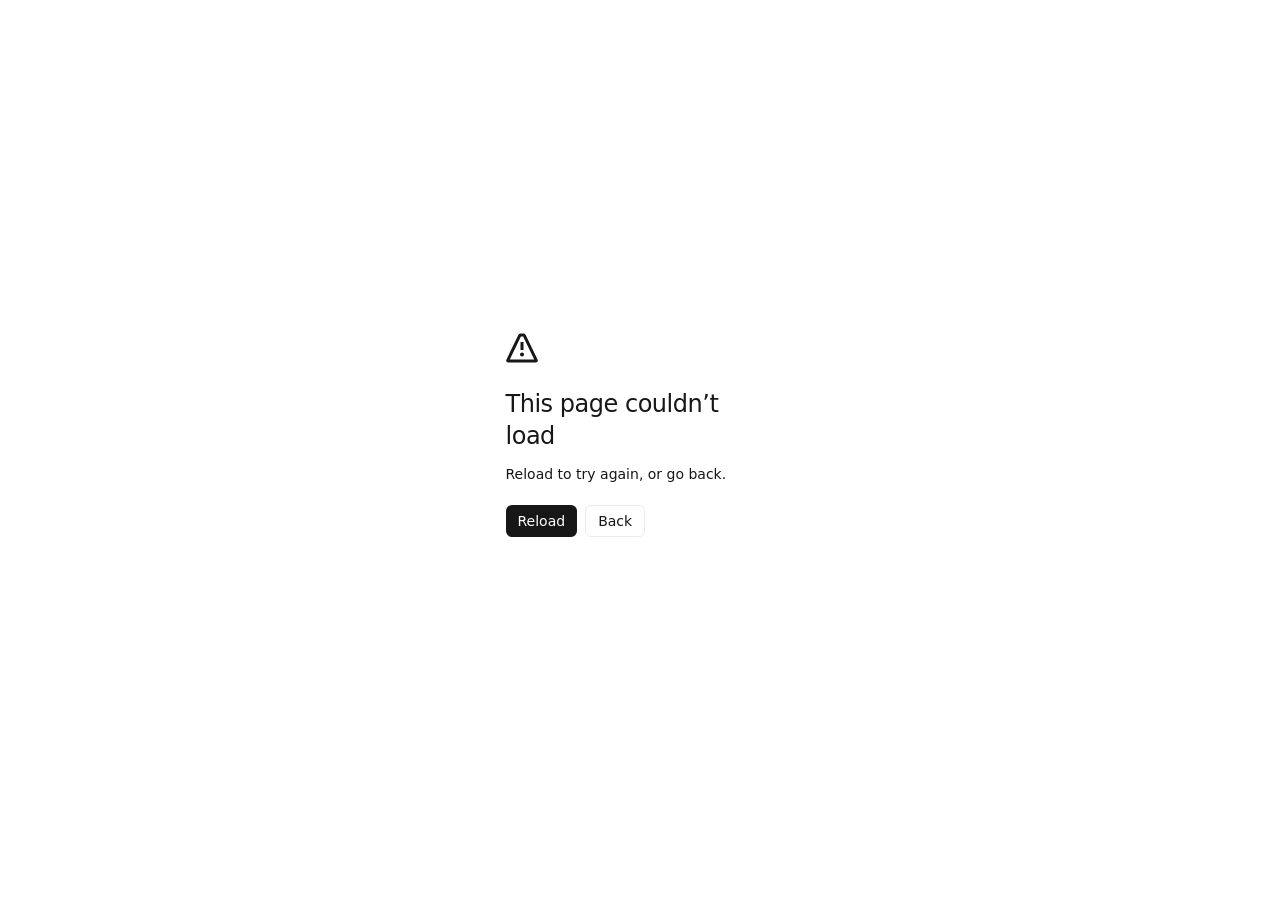
==== commit 511928e0: "Atualiza favicon da Collar Capital" ====
--- a/solucoes/business/index.html
+++ b/solucoes/business/index.html
@@ -1,2 +1,2 @@
 <!DOCTYPE html><html lang="pt-BR"><head><meta charSet="utf-8"/><meta name="viewport" content="width=device-width, initial-scale=1"/><link rel="stylesheet" href="/_next/static/css/index.oYXfUhdd.css" data-rsc-css-href="/_next/static/css/index.oYXfUhdd.css" data-precedence="vite-rsc/importer-resources"/><link rel="stylesheet" href="/_next/static/css/page.BEdf9dI7.css" data-rsc-css-href="/_next/static/css/page.BEdf9dI7.css" data-precedence="vite-rsc/importer-resources"/><link rel="stylesheet" href="/_next/static/css/SiteHeader.d0fq4UQh.css" data-precedence="vite-rsc/client-reference"/><link rel="modulepreload" fetchPriority="low" href="/_next/static/chunks/index-DTaq47w9.js"/><script src="/_next/static/chunks/rolldown-runtime-C60lm6uB.js" type="module" async=""></script><script src="/_next/static/chunks/framework-BgSIrAUN.js" type="module" async=""></script><link rel="modulepreload" href="/_next/static/chunks/layout-segment-context-B3TCcT_6.js" crossorigin=""/><link rel="modulepreload" href="/_next/static/chunks/ScrollExperience-DYYAgZIH.js" crossorigin=""/><link rel="modulepreload" href="/_next/static/chunks/SiteHeader-CY26dOe-.js" crossorigin=""/><script>Object.assign(((self[Symbol.for("vinext.navigationRuntime")]??={bootstrap:{routeManifest:null},functions:{}}).bootstrap.rsc??={rsc:[]}),{params:{"slug":"business"},nav:{"pathname":"/solucoes/business","searchParams":[]}})</script><link rel="modulepreload" href="/_next/static/chunks/index-DTaq47w9.js" />
-</head><body><main class="solution-landing solution-business"><div class="scroll-progress" aria-hidden="true"><span></span></div><header class="site-header shell app-site-header app-site-header--interior"><a class="brand" href="/#inicio" aria-label="Collar Capital — início"><img src="/images/logo-collar-areia.svg" alt="Collar Capital" width="153" height="47"/></a><nav class="desktop-nav" aria-label="Navegação principal"><a href="/#sobre">A Collar</a><a href="/#metodo">Como fazemos</a><div class="app-solutions-disclosure"><button class="app-solutions-trigger" type="button" aria-expanded="false" aria-controls="_R_56a_">Soluções <span class="app-solutions-chevron" aria-hidden="true"></span></button><div class="app-solutions-panel" id="_R_56a_" hidden=""><p class="app-solutions-kicker">Nosso ecossistema</p><ul class="app-solutions-list"><li><a class="app-solutions-link" href="/solucoes/wealth"><span class="app-solutions-number" aria-hidden="true">0<!-- -->1</span><span class="app-solutions-copy"><span class="app-solutions-name">Wealth</span><span class="app-solutions-subtitle">Patrimônio com propósito.</span></span><span class="app-solutions-arrow" aria-hidden="true">↗</span></a></li><li><a class="app-solutions-link" href="/solucoes/business" aria-current="page"><span class="app-solutions-number" aria-hidden="true">0<!-- -->2</span><span class="app-solutions-copy"><span class="app-solutions-name">Business</span><span class="app-solutions-subtitle">Negócios que criam valor.</span></span><span class="app-solutions-arrow" aria-hidden="true">↗</span></a></li><li><a class="app-solutions-link" href="/solucoes/global"><span class="app-solutions-number" aria-hidden="true">0<!-- -->3</span><span class="app-solutions-copy"><span class="app-solutions-name">Global</span><span class="app-solutions-subtitle">Fronteiras ampliadas.</span></span><span class="app-solutions-arrow" aria-hidden="true">↗</span></a></li><li><a class="app-solutions-link" href="/solucoes/intelligence"><span class="app-solutions-number" aria-hidden="true">0<!-- -->4</span><span class="app-solutions-copy"><span class="app-solutions-name">Intelligence</span><span class="app-solutions-subtitle">Informação que antecipa.</span></span><span class="app-solutions-arrow" aria-hidden="true">↗</span></a></li><li><a class="app-solutions-link" href="/solucoes/circle"><span class="app-solutions-number" aria-hidden="true">0<!-- -->5</span><span class="app-solutions-copy"><span class="app-solutions-name">Circle</span><span class="app-solutions-subtitle">Conexões que movimentam.</span></span><span class="app-solutions-arrow" aria-hidden="true">↗</span></a></li></ul></div></div><a href="/#inteligencia">Inteligência</a></nav><a class="header-cta" href="/#contato">Fale com a Collar <span aria-hidden="true">↗</span></a><details class="mobile-menu app-mobile-menu"><summary aria-label="Menu principal">Menu</summary><nav class="app-nav-mobile-panel" aria-label="Navegação principal móvel"><a href="/#sobre">A Collar</a><a href="/#metodo">Como fazemos</a><details class="app-mobile-solutions"><summary>Soluções <span class="app-solutions-chevron" aria-hidden="true"></span></summary><ul><li><a href="/solucoes/wealth"><span>Wealth</span><span aria-hidden="true">↗</span></a></li><li><a href="/solucoes/business" aria-current="page"><span>Business</span><span aria-hidden="true">↗</span></a></li><li><a href="/solucoes/global"><span>Global</span><span aria-hidden="true">↗</span></a></li><li><a href="/solucoes/intelligence"><span>Intelligence</span><span aria-hidden="true">↗</span></a></li><li><a href="/solucoes/circle"><span>Circle</span><span aria-hidden="true">↗</span></a></li></ul></details><a href="/#inteligencia">Inteligência</a><a href="/#contato">Fale com a Collar</a></nav></details></header><section class="lp-hero" id="inicio"><div class="shell lp-hero-grid"><div class="lp-hero-copy"><nav class="lp-breadcrumb" aria-label="Localização"><a href="/">Início</a><span aria-hidden="true">/</span><a href="/#solucoes">Soluções</a><span aria-hidden="true">/</span><span aria-current="page">Business</span></nav><p class="eyebrow"><span>02</span> Collar <!-- -->Business</p><h1>Negócios que criam valor.</h1><p class="lp-lead">Capital, estratégia e conexões para pensar os próximos movimentos do seu negócio.</p><a class="lp-button" href="#conversa">Fale sobre <!-- -->Business<!-- --> <span aria-hidden="true">↗</span></a></div><figure class="lp-hero-visual"><img src="/images/solution-companies.png" alt="Edifício corporativo de vidro com linhas geométricas ao entardecer" fetchPriority="high"/><figcaption><span>Collar <!-- -->Business</span><span>Uma visão integrada.</span></figcaption></figure></div></section><section class="lp-intro shell section-pad"><div class="section-label" data-reveal="fade"><p class="eyebrow"><span>01</span> Nosso olhar</p><p class="microcopy">Para empresas e empresários que buscam uma visão conectada entre estrutura financeira, estratégia e oportunidades.</p></div><div class="lp-intro-grid" data-reveal="up"><h2>Cada fase do negócio pede uma nova perspectiva.</h2><div><p class="lp-intro-lead">Estruturas de capital e soluções desenhadas para empresas e empresários crescerem com consistência, clareza e acesso.</p><p>As decisões de uma empresa se conectam à visão de quem empreende. Reunimos estrutura de capital, oportunidades e conexões em uma leitura que considera o negócio e o seu próximo momento.</p></div></div></section><section class="lp-services section-pad"><div class="shell"><div class="section-label" data-reveal="fade"><p class="eyebrow"><span>02</span> Possibilidades em <!-- -->Business</p><p class="microcopy light">Soluções conectadas<br/>ao seu momento.</p></div><h2 data-reveal="up">Diferentes caminhos.<br/><em>A mesma direção.</em></h2><div class="lp-feature-grid" data-stagger="true"><article><span class="lp-feature-number">0<!-- -->1</span><h3>Estrutura de capital</h3><p>Uma conversa sobre as necessidades do negócio e as possibilidades de estrutura para cada momento da sua trajetória.</p></article><article><span class="lp-feature-number">0<!-- -->2</span><h3>Oportunidades conectadas</h3><p>Conexões e acesso a especialistas para ampliar a leitura dos caminhos que podem fazer sentido para a empresa.</p></article><article><span class="lp-feature-number">0<!-- -->3</span><h3>Visão de negócio</h3><p>SCP e tecnologia B2B entre os temas que compõem nosso ecossistema de soluções para empresas e empresários.</p></article></div><p class="lp-service-note">Cada possibilidade é avaliada de acordo com seu contexto, objetivos e as condições aplicáveis.</p></div></section><section class="lp-faq shell section-pad"><div><p class="eyebrow"><span>03</span> Para ampliar a conversa</p><h2>Clareza antes<br/>do próximo passo.</h2></div><div><details><summary>Business é voltado a empresas ou empresários?<span aria-hidden="true">+</span></summary><p>A ambos. Essa frente considera a empresa e o olhar de quem empreende, conectando as necessidades do negócio à sua direção estratégica.</p></details><details><summary>Existe uma solução única para todos os negócios?<span aria-hidden="true">+</span></summary><p>A proposta é começar pelo contexto: fase da empresa, prioridades e próximos movimentos. A partir dessa leitura, a conversa se aprofunda nas possibilidades pertinentes a cada negócio.</p></details><details><summary>Quais temas fazem parte dessa frente?<span aria-hidden="true">+</span></summary><p>Estrutura de capital, SCP, oportunidades e tecnologia B2B compõem o escopo de Business. Converse com a equipe para entender como esses temas se relacionam ao momento da sua empresa.</p></details></div></section><section class="lp-contact section-pad" id="conversa"><div class="shell"><p class="eyebrow"><span>04</span> Uma nova conversa</p><h2>Vamos conversar sobre o próximo movimento do seu negócio.</h2><p>Conte-nos seu momento. Vamos ampliar essa perspectiva juntos.</p><a class="lp-button" href="https://www.instagram.com/collarcapital/" target="_blank" rel="noreferrer">Fale com a Collar <span aria-hidden="true">↗</span></a><span class="lp-contact-note">Converse com nossa equipe pelo Instagram.</span></div></section><section class="lp-related shell"><p class="eyebrow">Explore o ecossistema Collar</p><nav aria-label="Outras soluções"><a href="/solucoes/wealth">Wealth<span aria-hidden="true">↗</span></a><a href="/solucoes/global">Global<span aria-hidden="true">↗</span></a><a href="/solucoes/intelligence">Intelligence<span aria-hidden="true">↗</span></a><a href="/solucoes/circle">Circle<span aria-hidden="true">↗</span></a></nav></section><footer><div class="shell footer-top"><a href="/" aria-label="Voltar à home"><img src="/images/logo-collar-areia.svg" alt="Collar Capital" width="153" height="47"/></a><nav aria-label="Navegação do rodapé"><a href="/#sobre">A Collar</a><a href="/#metodo">Como fazemos</a><a href="/#solucoes">Soluções</a></nav><a href="/#contato">Fale com a Collar ↗</a></div><div class="shell footer-bottom"><span>© <!-- -->2026<!-- --> Collar Capital</span><span>Patrimônio · Estratégia · Conexões</span><a href="#inicio">Voltar ao topo ↑</a></div></footer></main><!--$--><!--/$--><div hidden=""><!--$--><div hidden=""><title>Collar Business — Negócios que criam valor.</title><meta name="description" content="Capital, estratégia e conexões para pensar os próximos movimentos do seu negócio."><meta property="og:title" content="Collar Business — Negócios que criam valor."><meta property="og:description" content="Capital, estratégia e conexões para pensar os próximos movimentos do seu negócio."><meta property="og:url" content="http://localhost:3000/solucoes/business"><meta property="og:type" content="website"><meta property="og:locale" content="pt_BR"><meta property="og:image" content="http://localhost:3000/images/solution-companies.png"><meta property="og:image:alt" content="Edifício corporativo de vidro com linhas geométricas ao entardecer"><meta name="twitter:card" content="summary_large_image"><meta name="twitter:title" content="Collar Business — Negócios que criam valor."><meta name="twitter:description" content="Capital, estratégia e conexões para pensar os próximos movimentos do seu negócio."><meta name="twitter:image" content="http://localhost:3000/images/solution-companies.png"><link rel="shortcut icon" href="/favicon.svg"><link rel="icon" href="/favicon.svg"><link rel="canonical" href="http://localhost:3000/solucoes/business"></div><!--/$--></div><script type="module" src="/_next/static/chunks/index-DTaq47w9.js" id="_R_" async=""></script><script>((self[Symbol.for("vinext.navigationRuntime")]??={bootstrap:{routeManifest:null},functions:{}}).bootstrap.rsc??={rsc:[]}).rsc.push("4:I[\"8c0f216c4604\",[],\"Children\",1]\n")</script><script>((self[Symbol.for("vinext.navigationRuntime")]??={bootstrap:{routeManifest:null},functions:{}}).bootstrap.rsc??={rsc:[]}).rsc.push("5:I[\"593f344dc510\",[],\"GlobalErrorBoundary\",1]\n")</script><script>((self[Symbol.for("vinext.navigationRuntime")]??={bootstrap:{routeManifest:null},functions:{}}).bootstrap.rsc??={rsc:[]}).rsc.push("6:I[\"0b874ad30386\",[],\"default\",1]\n")</script><script>((self[Symbol.for("vinext.navigationRuntime")]??={bootstrap:{routeManifest:null},functions:{}}).bootstrap.rsc??={rsc:[]}).rsc.push("7:I[\"593f344dc510\",[],\"ErrorBoundary\",1]\n")</script><script>((self[Symbol.for("vinext.navigationRuntime")]??={bootstrap:{routeManifest:null},functions:{}}).bootstrap.rsc??={rsc:[]}).rsc.push("8:I[\"15c18cfaeeff\",[],\"LayoutSegmentProvider\",1]\n")</script><script>((self[Symbol.for("vinext.navigationRuntime")]??={bootstrap:{routeManifest:null},functions:{}}).bootstrap.rsc??={rsc:[]}).rsc.push("9:I[\"8c0f216c4604\",[],\"Slot\",1]\n")</script><script>((self[Symbol.for("vinext.navigationRuntime")]??={bootstrap:{routeManifest:null},functions:{}}).bootstrap.rsc??={rsc:[]}).rsc.push("a:I[\"9276801271d6\",[],\"AppRouterScrollTarget\",1]\n")</script><script>((self[Symbol.for("vinext.navigationRuntime")]??={bootstrap:{routeManifest:null},functions:{}}).bootstrap.rsc??={rsc:[]}).rsc.push("b:I[\"593f344dc510\",[],\"RedirectBoundary\",1]\n")</script><script>((self[Symbol.for("vinext.navigationRuntime")]??={bootstrap:{routeManifest:null},functions:{}}).bootstrap.rsc??={rsc:[]}).rsc.push("c:\"$Sreact.suspense\"\n")</script><script>((self[Symbol.for("vinext.navigationRuntime")]??={bootstrap:{routeManifest:null},functions:{}}).bootstrap.rsc??={rsc:[]}).rsc.push(":HL[\"/_next/static/css/index.oYXfUhdd.css\",\"style\"     ]\n")</script><script>((self[Symbol.for("vinext.navigationRuntime")]??={bootstrap:{routeManifest:null},functions:{}}).bootstrap.rsc??={rsc:[]}).rsc.push("0:{\"__route\":\"route:/solucoes/business\",\"__interceptionContext\":null,\"__layoutIds\":[\"layout:/\"],\"__rootLayout\":\"/\",\"__sourcePage\":\"/solucoes/[slug]/page\",\"__vinext_streaming_metadata_body:route:/solucoes/business\":\"$L1\",\"__vinext_streaming_metadata_outlet:route:/solucoes/business\":\"$L2\",\"page:/solucoes/business\":\"$L3\",\"layout:/\":[[[[\"$\",\"link\",\"css:/_next/static/css/index.oYXfUhdd.css\",{\"rel\":\"stylesheet\",\"precedence\":\"vite-rsc/importer-resources\",\"href\":\"/_next/static/css/index.oYXfUhdd.css\",\"data-rsc-css-href\":\"/_next/static/css/index.oYXfUhdd.css\"}],\"$undefined\"],[\"$\",\"html\",null,{\"lang\":\"pt-BR\",\"children\":[\"$\",\"body\",null,{\"children\":[\"$\",\"$L4\",null,{}]}]}]],null],\"route:/solucoes/business\":[[[\"$\",\"meta\",null,{\"charSet\":\"utf-8\"}],null,[[\"$\",\"meta\",\"0\",{\"name\":\"viewport\",\"content\":\"width=device-width, initial-scale=1\"}]]],[\"$\",\"$L5\",null,{\"fallback\":\"$6\",\"children\":[\"$\",\"$L7\",null,{\"fallback\":\"$6\",\"children\":[\"$\",\"$L8\",null,{\"providerId\":\"layout:/\",\"segmentMap\":{\"children\":[\"solucoes\",\"business\"]},\"children\":[\"$\",\"$L9\",null,{\"id\":\"layout:/\",\"parallelSlots\":\"$undefined\",\"children\":[\"$\",\"$La\",null,{\"children\":[\"$\",\"$Lb\",null,{\"children\":[[\"$\",\"$L8\",null,{\"providerId\":\"page:/solucoes/business\",\"segmentMap\":{\"children\":[\"__PAGE__\"]},\"children\":[\"$\",\"$L9\",null,{\"id\":\"page:/solucoes/business\"}]}],[\"$\",\"$c\",null,{\"fallback\":null,\"children\":[\"$\",\"$L9\",null,{\"id\":\"__vinext_streaming_metadata_outlet:route:/solucoes/business\"}]}]]}]}]}]}]}]}],null,[\"$\",\"div\",null,{\"hidden\":true,\"children\":[\"$\",\"$c\",null,{\"fallback\":null,\"children\":[\"$\",\"$L9\",null,{\"id\":\"__vinext_streaming_metadata_body:route:/solucoes/business\"}]}]}]],\"__layoutFlags\":{\"layout:/\":\"s\"},\"__artifactCompatibility\":{\"schemaVersion\":1,\"graphVersion\":\"app-route-graph:8dd3f370a5a5fdb8\",\"deploymentVersion\":\"6b51cf91-e844-4e98-ac2d-1911c736448a\",\"appElementsSchemaVersion\":1,\"rscPayloadSchemaVersion\":1,\"rootBoundaryId\":\"/\",\"renderEpoch\":null},\"__renderObservation\":{\"schemaVersion\":1,\"output\":{\"kind\":\"app-rsc\",\"mountedSlotsFingerprint\":null,\"renderEpoch\":null,\"rootBoundaryId\":\"/\",\"routeId\":\"route:/solucoes/business\"},\"completeness\":\"partial\",\"boundaryOutcome\":{\"kind\":\"unknown\"},\"requestApis\":[{\"kind\":\"connection\",\"status\":\"unknown\"},{\"kind\":\"cookies\",\"status\":\"unknown\"},{\"kind\":\"draftMode\",\"status\":\"unknown\"},{\"kind\":\"headers\",\"status\":\"observed\"},{\"kind\":\"params\",\"status\":\"observed\"},{\"kind\":\"searchParams\",\"status\":\"unknown\"}],\"dynamicFetches\":[],\"cacheTags\":[\"/solucoes/business\",\"_N_T_/layout\",\"_N_T_/solucoes/[slug]/layout\",\"_N_T_/solucoes/[slug]/page\",\"_N_T_/solucoes/business\",\"_N_T_/solucoes/layout\"],\"pathTags\":[\"/solucoes/business\"],\"cacheability\":\"unknown\",\"downgrade\":{\"target\":\"freshRender\",\"reasons\":[{\"code\":\"CP_DOWNGRADE_CACHEABILITY_UNKNOWN\",\"target\":\"freshRender\"},{\"code\":\"CP_DOWNGRADE_INCOMPLETE_OBSERVATION\",\"completeness\":\"partial\",\"target\":\"freshRender\"},{\"code\":\"CP_DOWNGRADE_UNKNOWN_REQUEST_API\",\"requestApi\":\"connection\",\"target\":\"freshRender\"},{\"code\":\"CP_DOWNGRADE_UNKNOWN_REQUEST_API\",\"requestApi\":\"cookies\",\"target\":\"freshRender\"},{\"code\":\"CP_DOWNGRADE_UNKNOWN_REQUEST_API\",\"requestApi\":\"draftMode\",\"target\":\"freshRender\"},{\"code\":\"CP_DOWNGRADE_PRIVATE_REQUEST_API\",\"requestApi\":\"headers\",\"target\":\"private\"},{\"code\":\"CP_DOWNGRADE_PUBLIC_REQUEST_API\",\"requestApi\":\"params\",\"target\":\"publicVariant\"},{\"code\":\"CP_DOWNGRADE_UNKNOWN_REQUEST_API\",\"requestApi\":\"searchParams\",\"target\":\"freshRender\"}],\"fallback\":{\"kind\":\"breakerFallback\",\"code\":\"CP_PRIVATE_DYNAMIC_DOWNGRADE\",\"mode\":\"renderFresh\",\"scope\":\"affectedOutput\",\"fields\":{\"reasonCodes\":[\"CP_DOWNGRADE_CACHEABILITY_UNKNOWN\",\"CP_DOWNGRADE_INCOMPLETE_OBSERVATION\",\"CP_DOWNGRADE_UNKNOWN_REQUEST_API\",\"CP_DOWNGRADE_UNKNOWN_REQUEST_API\",\"CP_DOWNGRADE_UNKNOWN_REQUEST_API\",\"CP_DOWNGRADE_PRIVATE_REQUEST_API\",\"CP_DOWNGRADE_PUBLIC_REQUEST_API\",\"CP_DOWNGRADE_UNKNOWN_REQUEST_API\"],\"target\":\"freshRender\"}},\"isPublicCacheCandidate\":false}}}\n")</script><script>((self[Symbol.for("vinext.navigationRuntime")]??={bootstrap:{routeManifest:null},functions:{}}).bootstrap.rsc??={rsc:[]}).rsc.push("d:T4ec,")</script><script>((self[Symbol.for("vinext.navigationRuntime")]??={bootstrap:{routeManifest:null},functions:{}}).bootstrap.rsc??={rsc:[]}).rsc.push("\u003ctitle\u003eCollar Business — Negócios que criam valor.\u003c/title\u003e\u003cmeta name=\"description\" content=\"Capital, estratégia e conexões para pensar os próximos movimentos do seu negócio.\"\u003e\u003cmeta property=\"og:title\" content=\"Collar Business — Negócios que criam valor.\"\u003e\u003cmeta property=\"og:description\" content=\"Capital, estratégia e conexões para pensar os próximos movimentos do seu negócio.\"\u003e\u003cmeta property=\"og:url\" content=\"http://localhost:3000/solucoes/business\"\u003e\u003cmeta property=\"og:type\" content=\"website\"\u003e\u003cmeta property=\"og:locale\" content=\"pt_BR\"\u003e\u003cmeta property=\"og:image\" content=\"http://localhost:3000/images/solution-companies.png\"\u003e\u003cmeta property=\"og:image:alt\" content=\"Edifício corporativo de vidro com linhas geométricas ao entardecer\"\u003e\u003cmeta name=\"twitter:card\" content=\"summary_large_image\"\u003e\u003cmeta name=\"twitter:title\" content=\"Collar Business — Negócios que criam valor.\"\u003e\u003cmeta name=\"twitter:description\" content=\"Capital, estratégia e conexões para pensar os próximos movimentos do seu negócio.\"\u003e\u003cmeta name=\"twitter:image\" content=\"http://localhost:3000/images/solution-companies.png\"\u003e\u003clink rel=\"shortcut icon\" href=\"/favicon.svg\"\u003e\u003clink rel=\"icon\" href=\"/favicon.svg\"\u003e\u003clink rel=\"canonical\" href=\"http://localhost:3000/solucoes/business\"\u003e")</script><script>((self[Symbol.for("vinext.navigationRuntime")]??={bootstrap:{routeManifest:null},functions:{}}).bootstrap.rsc??={rsc:[]}).rsc.push("1:[\"$\",\"div\",null,{\"hidden\":true,\"dangerouslySetInnerHTML\":{\"__html\":\"$d\"}}]\n")</script><script>((self[Symbol.for("vinext.navigationRuntime")]??={bootstrap:{routeManifest:null},functions:{}}).bootstrap.rsc??={rsc:[]}).rsc.push("2:null\n")</script><script>((self[Symbol.for("vinext.navigationRuntime")]??={bootstrap:{routeManifest:null},functions:{}}).bootstrap.rsc??={rsc:[]}).rsc.push(":HL[\"/_next/static/css/page.BEdf9dI7.css\",\"style\"     ]\n")</script><script>((self[Symbol.for("vinext.navigationRuntime")]??={bootstrap:{routeManifest:null},functions:{}}).bootstrap.rsc??={rsc:[]}).rsc.push("3:[[[\"$\",\"link\",\"css:/_next/static/css/page.BEdf9dI7.css\",{\"rel\":\"stylesheet\",\"precedence\":\"vite-rsc/importer-resources\",\"href\":\"/_next/static/css/page.BEdf9dI7.css\",\"data-rsc-css-href\":\"/_next/static/css/page.BEdf9dI7.css\"}],\"$undefined\"],\"$Le\"]\n")</script><script>((self[Symbol.for("vinext.navigationRuntime")]??={bootstrap:{routeManifest:null},functions:{}}).bootstrap.rsc??={rsc:[]}).rsc.push("f:I[\"a3761f8478a2\",[],\"default\",1]\n")</script><script>((self[Symbol.for("vinext.navigationRuntime")]??={bootstrap:{routeManifest:null},functions:{}}).bootstrap.rsc??={rsc:[]}).rsc.push("10:I[\"fb8df7f31d30\",[],\"default\",1]\n")</script><script>((self[Symbol.for("vinext.navigationRuntime")]??={bootstrap:{routeManifest:null},functions:{}}).bootstrap.rsc??={rsc:[]}).rsc.push(":HL[\"/images/solution-companies.png\",\"image\",{\"fetchPriority\":\"high\"}]\n")</script><script>((self[Symbol.for("vinext.navigationRuntime")]??={bootstrap:{routeManifest:null},functions:{}}).bootstrap.rsc??={rsc:[]}).rsc.push("e:[\"$\",\"main\",null,{\"className\":\"solution-landing solution-business\",\"children\":[[\"$\",\"$Lf\",null,{}],[\"$\",\"$L10\",null,{\"solutionSlug\":\"business\"}],[\"$\",\"section\",null,{\"className\":\"lp-hero\",\"id\":\"inicio\",\"children\":[\"$\",\"div\",null,{\"className\":\"shell lp-hero-grid\",\"children\":[[\"$\",\"div\",null,{\"className\":\"lp-hero-copy\",\"children\":[[\"$\",\"nav\",null,{\"className\":\"lp-breadcrumb\",\"aria-label\":\"Localização\",\"children\":[[\"$\",\"a\",null,{\"href\":\"/\",\"children\":\"Início\"}],[\"$\",\"span\",null,{\"aria-hidden\":\"true\",\"children\":\"/\"}],[\"$\",\"a\",null,{\"href\":\"/#solucoes\",\"children\":\"Soluções\"}],[\"$\",\"span\",null,{\"aria-hidden\":\"true\",\"children\":\"/\"}],[\"$\",\"span\",null,{\"aria-current\":\"page\",\"children\":\"Business\"}]]}],[\"$\",\"p\",null,{\"className\":\"eyebrow\",\"children\":[[\"$\",\"span\",null,{\"children\":\"02\"}],\" Collar \",\"Business\"]}],[\"$\",\"h1\",null,{\"children\":\"Negócios que criam valor.\"}],[\"$\",\"p\",null,{\"className\":\"lp-lead\",\"children\":\"Capital, estratégia e conexões para pensar os próximos movimentos do seu negócio.\"}],[\"$\",\"a\",null,{\"className\":\"lp-button\",\"href\":\"#conversa\",\"children\":[\"Fale sobre \",\"Business\",\" \",[\"$\",\"span\",null,{\"aria-hidden\":\"true\",\"children\":\"↗\"}]]}]]}],[\"$\",\"figure\",null,{\"className\":\"lp-hero-visual\",\"children\":[[\"$\",\"img\",null,{\"src\":\"/images/solution-companies.png\",\"alt\":\"Edifício corporativo de vidro com linhas geométricas ao entardecer\",\"fetchPriority\":\"high\"}],[\"$\",\"figcaption\",null,{\"children\":[[\"$\",\"span\",null,{\"children\":[\"Collar \",\"Business\"]}],[\"$\",\"span\",null,{\"children\":\"Uma visão integrada.\"}]]}]]}]]}]}],[\"$\",\"section\",null,{\"className\":\"lp-intro shell section-pad\",\"children\":[[\"$\",\"div\",null,{\"className\":\"section-label\",\"data-reveal\":\"fade\",\"children\":[[\"$\",\"p\",null,{\"className\":\"eyebrow\",\"children\":[[\"$\",\"span\",null,{\"children\":\"01\"}],\" Nosso olhar\"]}],[\"$\",\"p\",null,{\"className\":\"microcopy\",\"children\":\"Para empresas e empresários que buscam uma visão conectada entre estrutura financeira, estratégia e oportunidades.\"}]]}],[\"$\",\"div\",null,{\"className\":\"lp-intro-grid\",\"data-reveal\":\"up\",\"children\":[[\"$\",\"h2\",null,{\"children\":\"Cada fase do negócio pede uma nova perspectiva.\"}],[\"$\",\"div\",null,{\"children\":[[\"$\",\"p\",null,{\"className\":\"lp-intro-lead\",\"children\":\"Estruturas de capital e soluções desenhadas para empresas e empresários crescerem com consistência, clareza e acesso.\"}],[\"$\",\"p\",null,{\"children\":\"As decisões de uma empresa se conectam à visão de quem empreende. Reunimos estrutura de capital, oportunidades e conexões em uma leitura que considera o negócio e o seu próximo momento.\"}]]}]]}]]}],[\"$\",\"section\",null,{\"className\":\"lp-services section-pad\",\"children\":[\"$\",\"div\",null,{\"className\":\"shell\",\"children\":[[\"$\",\"div\",null,{\"className\":\"section-label\",\"data-reveal\":\"fade\",\"children\":[[\"$\",\"p\",null,{\"className\":\"eyebrow\",\"children\":[[\"$\",\"span\",null,{\"children\":\"02\"}],\" Possibilidades em \",\"Business\"]}],[\"$\",\"p\",null,{\"className\":\"microcopy light\",\"children\":[\"Soluções conectadas\",[\"$\",\"br\",null,{}],\"ao seu momento.\"]}]]}],[\"$\",\"h2\",null,{\"data-reveal\":\"up\",\"children\":[\"Diferentes caminhos.\",[\"$\",\"br\",null,{}],[\"$\",\"em\",null,{\"children\":\"A mesma direção.\"}]]}],[\"$\",\"div\",null,{\"className\":\"lp-feature-grid\",\"data-stagger\":true,\"children\":[[\"$\",\"article\",\"Estrutura de capital\",{\"children\":[[\"$\",\"span\",null,{\"className\":\"lp-feature-number\",\"children\":[\"0\",1]}],[\"$\",\"h3\",null,{\"children\":\"Estrutura de capital\"}],[\"$\",\"p\",null,{\"children\":\"Uma conversa sobre as necessidades do negócio e as possibilidades de estrutura para cada momento da sua trajetória.\"}]]}],[\"$\",\"article\",\"Oportunidades conectadas\",{\"children\":[[\"$\",\"span\",null,{\"className\":\"lp-feature-number\",\"children\":[\"0\",2]}],[\"$\",\"h3\",null,{\"children\":\"Oportunidades conectadas\"}],[\"$\",\"p\",null,{\"children\":\"Conexões e acesso a especialistas para ampliar a leitura dos caminhos que podem fazer sentido para a empresa.\"}]]}],[\"$\",\"article\",\"Visão de negócio\",{\"children\":[[\"$\",\"span\",null,{\"className\":\"lp-feature-number\",\"children\":[\"0\",3]}],[\"$\",\"h3\",null,{\"children\":\"Visão de negócio\"}],[\"$\",\"p\",null,{\"children\":\"SCP e tecnologia B2B entre os temas que compõem nosso ecossistema de soluções para empresas e empresários.\"}]]}]]}],[\"$\",\"p\",null,{\"className\":\"lp-service-note\",\"children\":\"Cada possibilidade é avaliada de acordo com seu contexto, objetivos e as condições aplicáveis.\"}]]}]}],[\"$\",\"section\",null,{\"className\":\"lp-faq shell section-pad\",\"children\":[[\"$\",\"div\",null,{\"children\":[[\"$\",\"p\",null,{\"className\":\"eyebrow\",\"children\":[\"$L11\",\" Para ampliar a conversa\"]}],\"$L12\"]}],\"$L13\"]}],\"$L14\",\"$L15\",\"$L16\"]}]\n")</script><script>((self[Symbol.for("vinext.navigationRuntime")]??={bootstrap:{routeManifest:null},functions:{}}).bootstrap.rsc??={rsc:[]}).rsc.push(":HL[\"/images/logo-collar-areia.svg\",\"image\"]\n")</script><script>((self[Symbol.for("vinext.navigationRuntime")]??={bootstrap:{routeManifest:null},functions:{}}).bootstrap.rsc??={rsc:[]}).rsc.push("11:[\"$\",\"span\",null,{\"children\":\"03\"}]\n")</script><script>((self[Symbol.for("vinext.navigationRuntime")]??={bootstrap:{routeManifest:null},functions:{}}).bootstrap.rsc??={rsc:[]}).rsc.push("12:[\"$\",\"h2\",null,{\"children\":[\"Clareza antes\",[\"$\",\"br\",null,{}],\"do próximo passo.\"]}]\n")</script><script>((self[Symbol.for("vinext.navigationRuntime")]??={bootstrap:{routeManifest:null},functions:{}}).bootstrap.rsc??={rsc:[]}).rsc.push("13:[\"$\",\"div\",null,{\"children\":[[\"$\",\"details\",\"Business é voltado a empresas ou empresários?\",{\"children\":[[\"$\",\"summary\",null,{\"children\":[\"Business é voltado a empresas ou empresários?\",[\"$\",\"span\",null,{\"aria-hidden\":\"true\",\"children\":\"+\"}]]}],[\"$\",\"p\",null,{\"children\":\"A ambos. Essa frente considera a empresa e o olhar de quem empreende, conectando as necessidades do negócio à sua direção estratégica.\"}]]}],[\"$\",\"details\",\"Existe uma solução única para todos os negócios?\",{\"children\":[[\"$\",\"summary\",null,{\"children\":[\"Existe uma solução única para todos os negócios?\",[\"$\",\"span\",null,{\"aria-hidden\":\"true\",\"children\":\"+\"}]]}],[\"$\",\"p\",null,{\"children\":\"A proposta é começar pelo contexto: fase da empresa, prioridades e próximos movimentos. A partir dessa leitura, a conversa se aprofunda nas possibilidades pertinentes a cada negócio.\"}]]}],[\"$\",\"details\",\"Quais temas fazem parte dessa frente?\",{\"children\":[[\"$\",\"summary\",null,{\"children\":[\"Quais temas fazem parte dessa frente?\",[\"$\",\"span\",null,{\"aria-hidden\":\"true\",\"children\":\"+\"}]]}],[\"$\",\"p\",null,{\"children\":\"Estrutura de capital, SCP, oportunidades e tecnologia B2B compõem o escopo de Business. Converse com a equipe para entender como esses temas se relacionam ao momento da sua empresa.\"}]]}]]}]\n")</script><script>((self[Symbol.for("vinext.navigationRuntime")]??={bootstrap:{routeManifest:null},functions:{}}).bootstrap.rsc??={rsc:[]}).rsc.push("14:[\"$\",\"section\",null,{\"className\":\"lp-contact section-pad\",\"id\":\"conversa\",\"children\":[\"$\",\"div\",null,{\"className\":\"shell\",\"children\":[[\"$\",\"p\",null,{\"className\":\"eyebrow\",\"children\":[[\"$\",\"span\",null,{\"children\":\"04\"}],\" Uma nova conversa\"]}],[\"$\",\"h2\",null,{\"children\":\"Vamos conversar sobre o próximo movimento do seu negócio.\"}],[\"$\",\"p\",null,{\"children\":\"Conte-nos seu momento. Vamos ampliar essa perspectiva juntos.\"}],[\"$\",\"a\",null,{\"className\":\"lp-button\",\"href\":\"https://www.instagram.com/collarcapital/\",\"target\":\"_blank\",\"rel\":\"noreferrer\",\"children\":[\"Fale com a Collar \",[\"$\",\"span\",null,{\"aria-hidden\":\"true\",\"children\":\"↗\"}]]}],[\"$\",\"span\",null,{\"className\":\"lp-contact-note\",\"children\":\"Converse com nossa equipe pelo Instagram.\"}]]}]}]\n")</script><script>((self[Symbol.for("vinext.navigationRuntime")]??={bootstrap:{routeManifest:null},functions:{}}).bootstrap.rsc??={rsc:[]}).rsc.push("15:[\"$\",\"section\",null,{\"className\":\"lp-related shell\",\"children\":[[\"$\",\"p\",null,{\"className\":\"eyebrow\",\"children\":\"Explore o ecossistema Collar\"}],[\"$\",\"nav\",null,{\"aria-label\":\"Outras soluções\",\"children\":[[\"$\",\"a\",\"wealth\",{\"href\":\"/solucoes/wealth\",\"children\":[\"Wealth\",[\"$\",\"span\",null,{\"aria-hidden\":\"true\",\"children\":\"↗\"}]]}],[\"$\",\"a\",\"global\",{\"href\":\"/solucoes/global\",\"children\":[\"Global\",[\"$\",\"span\",null,{\"aria-hidden\":\"true\",\"children\":\"↗\"}]]}],[\"$\",\"a\",\"intelligence\",{\"href\":\"/solucoes/intelligence\",\"children\":[\"Intelligence\",[\"$\",\"span\",null,{\"aria-hidden\":\"true\",\"children\":\"↗\"}]]}],[\"$\",\"a\",\"circle\",{\"href\":\"/solucoes/circle\",\"children\":[\"Circle\",[\"$\",\"span\",null,{\"aria-hidden\":\"true\",\"children\":\"↗\"}]]}]]}]]}]\n")</script><script>((self[Symbol.for("vinext.navigationRuntime")]??={bootstrap:{routeManifest:null},functions:{}}).bootstrap.rsc??={rsc:[]}).rsc.push("16:[\"$\",\"footer\",null,{\"children\":[[\"$\",\"div\",null,{\"className\":\"shell footer-top\",\"children\":[[\"$\",\"a\",null,{\"href\":\"/\",\"aria-label\":\"Voltar à home\",\"children\":[\"$\",\"img\",null,{\"src\":\"/images/logo-collar-areia.svg\",\"alt\":\"Collar Capital\",\"width\":\"153\",\"height\":\"47\"}]}],[\"$\",\"nav\",null,{\"aria-label\":\"Navegação do rodapé\",\"children\":[[\"$\",\"a\",null,{\"href\":\"/#sobre\",\"children\":\"A Collar\"}],[\"$\",\"a\",null,{\"href\":\"/#metodo\",\"children\":\"Como fazemos\"}],[\"$\",\"a\",null,{\"href\":\"/#solucoes\",\"children\":\"Soluções\"}]]}],[\"$\",\"a\",null,{\"href\":\"/#contato\",\"children\":\"Fale com a Collar ↗\"}]]}],[\"$\",\"div\",null,{\"className\":\"shell footer-bottom\",\"children\":[[\"$\",\"span\",null,{\"children\":[\"© \",2026,\" Collar Capital\"]}],[\"$\",\"span\",null,{\"children\":\"Patrimônio · Estratégia · Conexões\"}],[\"$\",\"a\",null,{\"href\":\"#inicio\",\"children\":\"Voltar ao topo ↑\"}]]}]]}]\n")</script><script>Object.assign(((self[Symbol.for("vinext.navigationRuntime")]??={bootstrap:{routeManifest:null},functions:{}}).bootstrap.rsc??={rsc:[]}),{"initialCacheKind":"dynamic"});((self[Symbol.for("vinext.navigationRuntime")]??={bootstrap:{routeManifest:null},functions:{}}).bootstrap.rsc??={rsc:[]}).done=true</script></body></html>+</head><body><main class="solution-landing solution-business"><div class="scroll-progress" aria-hidden="true"><span></span></div><header class="site-header shell app-site-header app-site-header--interior"><a class="brand" href="/#inicio" aria-label="Collar Capital — início"><img src="/images/logo-collar-areia.svg" alt="Collar Capital" width="153" height="47"/></a><nav class="desktop-nav" aria-label="Navegação principal"><a href="/#sobre">A Collar</a><a href="/#metodo">Como fazemos</a><div class="app-solutions-disclosure"><button class="app-solutions-trigger" type="button" aria-expanded="false" aria-controls="_R_56a_">Soluções <span class="app-solutions-chevron" aria-hidden="true"></span></button><div class="app-solutions-panel" id="_R_56a_" hidden=""><p class="app-solutions-kicker">Nosso ecossistema</p><ul class="app-solutions-list"><li><a class="app-solutions-link" href="/solucoes/wealth"><span class="app-solutions-number" aria-hidden="true">0<!-- -->1</span><span class="app-solutions-copy"><span class="app-solutions-name">Wealth</span><span class="app-solutions-subtitle">Patrimônio com propósito.</span></span><span class="app-solutions-arrow" aria-hidden="true">↗</span></a></li><li><a class="app-solutions-link" href="/solucoes/business" aria-current="page"><span class="app-solutions-number" aria-hidden="true">0<!-- -->2</span><span class="app-solutions-copy"><span class="app-solutions-name">Business</span><span class="app-solutions-subtitle">Negócios que criam valor.</span></span><span class="app-solutions-arrow" aria-hidden="true">↗</span></a></li><li><a class="app-solutions-link" href="/solucoes/global"><span class="app-solutions-number" aria-hidden="true">0<!-- -->3</span><span class="app-solutions-copy"><span class="app-solutions-name">Global</span><span class="app-solutions-subtitle">Fronteiras ampliadas.</span></span><span class="app-solutions-arrow" aria-hidden="true">↗</span></a></li><li><a class="app-solutions-link" href="/solucoes/intelligence"><span class="app-solutions-number" aria-hidden="true">0<!-- -->4</span><span class="app-solutions-copy"><span class="app-solutions-name">Intelligence</span><span class="app-solutions-subtitle">Informação que antecipa.</span></span><span class="app-solutions-arrow" aria-hidden="true">↗</span></a></li><li><a class="app-solutions-link" href="/solucoes/circle"><span class="app-solutions-number" aria-hidden="true">0<!-- -->5</span><span class="app-solutions-copy"><span class="app-solutions-name">Circle</span><span class="app-solutions-subtitle">Conexões que movimentam.</span></span><span class="app-solutions-arrow" aria-hidden="true">↗</span></a></li></ul></div></div><a href="/#inteligencia">Inteligência</a></nav><a class="header-cta" href="/#contato">Fale com a Collar <span aria-hidden="true">↗</span></a><details class="mobile-menu app-mobile-menu"><summary aria-label="Menu principal">Menu</summary><nav class="app-nav-mobile-panel" aria-label="Navegação principal móvel"><a href="/#sobre">A Collar</a><a href="/#metodo">Como fazemos</a><details class="app-mobile-solutions"><summary>Soluções <span class="app-solutions-chevron" aria-hidden="true"></span></summary><ul><li><a href="/solucoes/wealth"><span>Wealth</span><span aria-hidden="true">↗</span></a></li><li><a href="/solucoes/business" aria-current="page"><span>Business</span><span aria-hidden="true">↗</span></a></li><li><a href="/solucoes/global"><span>Global</span><span aria-hidden="true">↗</span></a></li><li><a href="/solucoes/intelligence"><span>Intelligence</span><span aria-hidden="true">↗</span></a></li><li><a href="/solucoes/circle"><span>Circle</span><span aria-hidden="true">↗</span></a></li></ul></details><a href="/#inteligencia">Inteligência</a><a href="/#contato">Fale com a Collar</a></nav></details></header><section class="lp-hero" id="inicio"><div class="shell lp-hero-grid"><div class="lp-hero-copy"><nav class="lp-breadcrumb" aria-label="Localização"><a href="/">Início</a><span aria-hidden="true">/</span><a href="/#solucoes">Soluções</a><span aria-hidden="true">/</span><span aria-current="page">Business</span></nav><p class="eyebrow"><span>02</span> Collar <!-- -->Business</p><h1>Negócios que criam valor.</h1><p class="lp-lead">Capital, estratégia e conexões para pensar os próximos movimentos do seu negócio.</p><a class="lp-button" href="#conversa">Fale sobre <!-- -->Business<!-- --> <span aria-hidden="true">↗</span></a></div><figure class="lp-hero-visual"><img src="/images/solution-companies.png" alt="Edifício corporativo de vidro com linhas geométricas ao entardecer" fetchPriority="high"/><figcaption><span>Collar <!-- -->Business</span><span>Uma visão integrada.</span></figcaption></figure></div></section><section class="lp-intro shell section-pad"><div class="section-label" data-reveal="fade"><p class="eyebrow"><span>01</span> Nosso olhar</p><p class="microcopy">Para empresas e empresários que buscam uma visão conectada entre estrutura financeira, estratégia e oportunidades.</p></div><div class="lp-intro-grid" data-reveal="up"><h2>Cada fase do negócio pede uma nova perspectiva.</h2><div><p class="lp-intro-lead">Estruturas de capital e soluções desenhadas para empresas e empresários crescerem com consistência, clareza e acesso.</p><p>As decisões de uma empresa se conectam à visão de quem empreende. Reunimos estrutura de capital, oportunidades e conexões em uma leitura que considera o negócio e o seu próximo momento.</p></div></div></section><section class="lp-services section-pad"><div class="shell"><div class="section-label" data-reveal="fade"><p class="eyebrow"><span>02</span> Possibilidades em <!-- -->Business</p><p class="microcopy light">Soluções conectadas<br/>ao seu momento.</p></div><h2 data-reveal="up">Diferentes caminhos.<br/><em>A mesma direção.</em></h2><div class="lp-feature-grid" data-stagger="true"><article><span class="lp-feature-number">0<!-- -->1</span><h3>Estrutura de capital</h3><p>Uma conversa sobre as necessidades do negócio e as possibilidades de estrutura para cada momento da sua trajetória.</p></article><article><span class="lp-feature-number">0<!-- -->2</span><h3>Oportunidades conectadas</h3><p>Conexões e acesso a especialistas para ampliar a leitura dos caminhos que podem fazer sentido para a empresa.</p></article><article><span class="lp-feature-number">0<!-- -->3</span><h3>Visão de negócio</h3><p>SCP e tecnologia B2B entre os temas que compõem nosso ecossistema de soluções para empresas e empresários.</p></article></div><p class="lp-service-note">Cada possibilidade é avaliada de acordo com seu contexto, objetivos e as condições aplicáveis.</p></div></section><section class="lp-faq shell section-pad"><div><p class="eyebrow"><span>03</span> Para ampliar a conversa</p><h2>Clareza antes<br/>do próximo passo.</h2></div><div><details><summary>Business é voltado a empresas ou empresários?<span aria-hidden="true">+</span></summary><p>A ambos. Essa frente considera a empresa e o olhar de quem empreende, conectando as necessidades do negócio à sua direção estratégica.</p></details><details><summary>Existe uma solução única para todos os negócios?<span aria-hidden="true">+</span></summary><p>A proposta é começar pelo contexto: fase da empresa, prioridades e próximos movimentos. A partir dessa leitura, a conversa se aprofunda nas possibilidades pertinentes a cada negócio.</p></details><details><summary>Quais temas fazem parte dessa frente?<span aria-hidden="true">+</span></summary><p>Estrutura de capital, SCP, oportunidades e tecnologia B2B compõem o escopo de Business. Converse com a equipe para entender como esses temas se relacionam ao momento da sua empresa.</p></details></div></section><section class="lp-contact section-pad" id="conversa"><div class="shell"><p class="eyebrow"><span>04</span> Uma nova conversa</p><h2>Vamos conversar sobre o próximo movimento do seu negócio.</h2><p>Conte-nos seu momento. Vamos ampliar essa perspectiva juntos.</p><a class="lp-button" href="https://www.instagram.com/collarcapital/" target="_blank" rel="noreferrer">Fale com a Collar <span aria-hidden="true">↗</span></a><span class="lp-contact-note">Converse com nossa equipe pelo Instagram.</span></div></section><section class="lp-related shell"><p class="eyebrow">Explore o ecossistema Collar</p><nav aria-label="Outras soluções"><a href="/solucoes/wealth">Wealth<span aria-hidden="true">↗</span></a><a href="/solucoes/global">Global<span aria-hidden="true">↗</span></a><a href="/solucoes/intelligence">Intelligence<span aria-hidden="true">↗</span></a><a href="/solucoes/circle">Circle<span aria-hidden="true">↗</span></a></nav></section><footer><div class="shell footer-top"><a href="/" aria-label="Voltar à home"><img src="/images/logo-collar-areia.svg" alt="Collar Capital" width="153" height="47"/></a><nav aria-label="Navegação do rodapé"><a href="/#sobre">A Collar</a><a href="/#metodo">Como fazemos</a><a href="/#solucoes">Soluções</a></nav><a href="/#contato">Fale com a Collar ↗</a></div><div class="shell footer-bottom"><span>© <!-- -->2026<!-- --> Collar Capital</span><span>Patrimônio · Estratégia · Conexões</span><a href="#inicio">Voltar ao topo ↑</a></div></footer></main><!--$--><!--/$--><div hidden=""><!--$--><div hidden=""><title>Collar Business — Negócios que criam valor.</title><meta name="description" content="Capital, estratégia e conexões para pensar os próximos movimentos do seu negócio."><meta property="og:title" content="Collar Business — Negócios que criam valor."><meta property="og:description" content="Capital, estratégia e conexões para pensar os próximos movimentos do seu negócio."><meta property="og:url" content="http://localhost:3000/solucoes/business"><meta property="og:type" content="website"><meta property="og:locale" content="pt_BR"><meta property="og:image" content="http://localhost:3000/images/solution-companies.png"><meta property="og:image:alt" content="Edifício corporativo de vidro com linhas geométricas ao entardecer"><meta name="twitter:card" content="summary_large_image"><meta name="twitter:title" content="Collar Business — Negócios que criam valor."><meta name="twitter:description" content="Capital, estratégia e conexões para pensar os próximos movimentos do seu negócio."><meta name="twitter:image" content="http://localhost:3000/images/solution-companies.png"><link rel="shortcut icon" href="/favicon.ico?v=2"><link rel="icon" href="/favicon.ico?v=2" type="image/x-icon" sizes="32x32"><link rel="icon" href="/favicon-v2.png?v=2" type="image/png" sizes="512x512"><link rel="apple-touch-icon" href="/apple-touch-icon.png?v=2" type="image/png" sizes="180x180"><link rel="canonical" href="http://localhost:3000/solucoes/business"></div><!--/$--></div><script type="module" src="/_next/static/chunks/index-DTaq47w9.js" id="_R_" async=""></script><script>((self[Symbol.for("vinext.navigationRuntime")]??={bootstrap:{routeManifest:null},functions:{}}).bootstrap.rsc??={rsc:[]}).rsc.push("4:I[\"8c0f216c4604\",[],\"Children\",1]\n")</script><script>((self[Symbol.for("vinext.navigationRuntime")]??={bootstrap:{routeManifest:null},functions:{}}).bootstrap.rsc??={rsc:[]}).rsc.push("5:I[\"593f344dc510\",[],\"GlobalErrorBoundary\",1]\n")</script><script>((self[Symbol.for("vinext.navigationRuntime")]??={bootstrap:{routeManifest:null},functions:{}}).bootstrap.rsc??={rsc:[]}).rsc.push("6:I[\"0b874ad30386\",[],\"default\",1]\n")</script><script>((self[Symbol.for("vinext.navigationRuntime")]??={bootstrap:{routeManifest:null},functions:{}}).bootstrap.rsc??={rsc:[]}).rsc.push("7:I[\"593f344dc510\",[],\"ErrorBoundary\",1]\n")</script><script>((self[Symbol.for("vinext.navigationRuntime")]??={bootstrap:{routeManifest:null},functions:{}}).bootstrap.rsc??={rsc:[]}).rsc.push("8:I[\"15c18cfaeeff\",[],\"LayoutSegmentProvider\",1]\n")</script><script>((self[Symbol.for("vinext.navigationRuntime")]??={bootstrap:{routeManifest:null},functions:{}}).bootstrap.rsc??={rsc:[]}).rsc.push("9:I[\"8c0f216c4604\",[],\"Slot\",1]\n")</script><script>((self[Symbol.for("vinext.navigationRuntime")]??={bootstrap:{routeManifest:null},functions:{}}).bootstrap.rsc??={rsc:[]}).rsc.push("a:I[\"9276801271d6\",[],\"AppRouterScrollTarget\",1]\n")</script><script>((self[Symbol.for("vinext.navigationRuntime")]??={bootstrap:{routeManifest:null},functions:{}}).bootstrap.rsc??={rsc:[]}).rsc.push("b:I[\"593f344dc510\",[],\"RedirectBoundary\",1]\n")</script><script>((self[Symbol.for("vinext.navigationRuntime")]??={bootstrap:{routeManifest:null},functions:{}}).bootstrap.rsc??={rsc:[]}).rsc.push("c:\"$Sreact.suspense\"\n")</script><script>((self[Symbol.for("vinext.navigationRuntime")]??={bootstrap:{routeManifest:null},functions:{}}).bootstrap.rsc??={rsc:[]}).rsc.push(":HL[\"/_next/static/css/index.oYXfUhdd.css\",\"style\"     ]\n")</script><script>((self[Symbol.for("vinext.navigationRuntime")]??={bootstrap:{routeManifest:null},functions:{}}).bootstrap.rsc??={rsc:[]}).rsc.push("0:{\"__route\":\"route:/solucoes/business\",\"__interceptionContext\":null,\"__layoutIds\":[\"layout:/\"],\"__rootLayout\":\"/\",\"__sourcePage\":\"/solucoes/[slug]/page\",\"__vinext_streaming_metadata_body:route:/solucoes/business\":\"$L1\",\"__vinext_streaming_metadata_outlet:route:/solucoes/business\":\"$L2\",\"page:/solucoes/business\":\"$L3\",\"layout:/\":[[[[\"$\",\"link\",\"css:/_next/static/css/index.oYXfUhdd.css\",{\"rel\":\"stylesheet\",\"precedence\":\"vite-rsc/importer-resources\",\"href\":\"/_next/static/css/index.oYXfUhdd.css\",\"data-rsc-css-href\":\"/_next/static/css/index.oYXfUhdd.css\"}],\"$undefined\"],[\"$\",\"html\",null,{\"lang\":\"pt-BR\",\"children\":[\"$\",\"body\",null,{\"children\":[\"$\",\"$L4\",null,{}]}]}]],null],\"route:/solucoes/business\":[[[\"$\",\"meta\",null,{\"charSet\":\"utf-8\"}],null,[[\"$\",\"meta\",\"0\",{\"name\":\"viewport\",\"content\":\"width=device-width, initial-scale=1\"}]]],[\"$\",\"$L5\",null,{\"fallback\":\"$6\",\"children\":[\"$\",\"$L7\",null,{\"fallback\":\"$6\",\"children\":[\"$\",\"$L8\",null,{\"providerId\":\"layout:/\",\"segmentMap\":{\"children\":[\"solucoes\",\"business\"]},\"children\":[\"$\",\"$L9\",null,{\"id\":\"layout:/\",\"parallelSlots\":\"$undefined\",\"children\":[\"$\",\"$La\",null,{\"children\":[\"$\",\"$Lb\",null,{\"children\":[[\"$\",\"$L8\",null,{\"providerId\":\"page:/solucoes/business\",\"segmentMap\":{\"children\":[\"__PAGE__\"]},\"children\":[\"$\",\"$L9\",null,{\"id\":\"page:/solucoes/business\"}]}],[\"$\",\"$c\",null,{\"fallback\":null,\"children\":[\"$\",\"$L9\",null,{\"id\":\"__vinext_streaming_metadata_outlet:route:/solucoes/business\"}]}]]}]}]}]}]}]}],null,[\"$\",\"div\",null,{\"hidden\":true,\"children\":[\"$\",\"$c\",null,{\"fallback\":null,\"children\":[\"$\",\"$L9\",null,{\"id\":\"__vinext_streaming_metadata_body:route:/solucoes/business\"}]}]}]],\"__layoutFlags\":{\"layout:/\":\"s\"},\"__artifactCompatibility\":{\"schemaVersion\":1,\"graphVersion\":\"app-route-graph:8dd3f370a5a5fdb8\",\"deploymentVersion\":\"6b51cf91-e844-4e98-ac2d-1911c736448a\",\"appElementsSchemaVersion\":1,\"rscPayloadSchemaVersion\":1,\"rootBoundaryId\":\"/\",\"renderEpoch\":null},\"__renderObservation\":{\"schemaVersion\":1,\"output\":{\"kind\":\"app-rsc\",\"mountedSlotsFingerprint\":null,\"renderEpoch\":null,\"rootBoundaryId\":\"/\",\"routeId\":\"route:/solucoes/business\"},\"completeness\":\"partial\",\"boundaryOutcome\":{\"kind\":\"unknown\"},\"requestApis\":[{\"kind\":\"connection\",\"status\":\"unknown\"},{\"kind\":\"cookies\",\"status\":\"unknown\"},{\"kind\":\"draftMode\",\"status\":\"unknown\"},{\"kind\":\"headers\",\"status\":\"observed\"},{\"kind\":\"params\",\"status\":\"observed\"},{\"kind\":\"searchParams\",\"status\":\"unknown\"}],\"dynamicFetches\":[],\"cacheTags\":[\"/solucoes/business\",\"_N_T_/layout\",\"_N_T_/solucoes/[slug]/layout\",\"_N_T_/solucoes/[slug]/page\",\"_N_T_/solucoes/business\",\"_N_T_/solucoes/layout\"],\"pathTags\":[\"/solucoes/business\"],\"cacheability\":\"unknown\",\"downgrade\":{\"target\":\"freshRender\",\"reasons\":[{\"code\":\"CP_DOWNGRADE_CACHEABILITY_UNKNOWN\",\"target\":\"freshRender\"},{\"code\":\"CP_DOWNGRADE_INCOMPLETE_OBSERVATION\",\"completeness\":\"partial\",\"target\":\"freshRender\"},{\"code\":\"CP_DOWNGRADE_UNKNOWN_REQUEST_API\",\"requestApi\":\"connection\",\"target\":\"freshRender\"},{\"code\":\"CP_DOWNGRADE_UNKNOWN_REQUEST_API\",\"requestApi\":\"cookies\",\"target\":\"freshRender\"},{\"code\":\"CP_DOWNGRADE_UNKNOWN_REQUEST_API\",\"requestApi\":\"draftMode\",\"target\":\"freshRender\"},{\"code\":\"CP_DOWNGRADE_PRIVATE_REQUEST_API\",\"requestApi\":\"headers\",\"target\":\"private\"},{\"code\":\"CP_DOWNGRADE_PUBLIC_REQUEST_API\",\"requestApi\":\"params\",\"target\":\"publicVariant\"},{\"code\":\"CP_DOWNGRADE_UNKNOWN_REQUEST_API\",\"requestApi\":\"searchParams\",\"target\":\"freshRender\"}],\"fallback\":{\"kind\":\"breakerFallback\",\"code\":\"CP_PRIVATE_DYNAMIC_DOWNGRADE\",\"mode\":\"renderFresh\",\"scope\":\"affectedOutput\",\"fields\":{\"reasonCodes\":[\"CP_DOWNGRADE_CACHEABILITY_UNKNOWN\",\"CP_DOWNGRADE_INCOMPLETE_OBSERVATION\",\"CP_DOWNGRADE_UNKNOWN_REQUEST_API\",\"CP_DOWNGRADE_UNKNOWN_REQUEST_API\",\"CP_DOWNGRADE_UNKNOWN_REQUEST_API\",\"CP_DOWNGRADE_PRIVATE_REQUEST_API\",\"CP_DOWNGRADE_PUBLIC_REQUEST_API\",\"CP_DOWNGRADE_UNKNOWN_REQUEST_API\"],\"target\":\"freshRender\"}},\"isPublicCacheCandidate\":false}}}\n")</script><script>((self[Symbol.for("vinext.navigationRuntime")]??={bootstrap:{routeManifest:null},functions:{}}).bootstrap.rsc??={rsc:[]}).rsc.push("d:T4ec,")</script><script>((self[Symbol.for("vinext.navigationRuntime")]??={bootstrap:{routeManifest:null},functions:{}}).bootstrap.rsc??={rsc:[]}).rsc.push("\u003ctitle\u003eCollar Business — Negócios que criam valor.\u003c/title\u003e\u003cmeta name=\"description\" content=\"Capital, estratégia e conexões para pensar os próximos movimentos do seu negócio.\"\u003e\u003cmeta property=\"og:title\" content=\"Collar Business — Negócios que criam valor.\"\u003e\u003cmeta property=\"og:description\" content=\"Capital, estratégia e conexões para pensar os próximos movimentos do seu negócio.\"\u003e\u003cmeta property=\"og:url\" content=\"http://localhost:3000/solucoes/business\"\u003e\u003cmeta property=\"og:type\" content=\"website\"\u003e\u003cmeta property=\"og:locale\" content=\"pt_BR\"\u003e\u003cmeta property=\"og:image\" content=\"http://localhost:3000/images/solution-companies.png\"\u003e\u003cmeta property=\"og:image:alt\" content=\"Edifício corporativo de vidro com linhas geométricas ao entardecer\"\u003e\u003cmeta name=\"twitter:card\" content=\"summary_large_image\"\u003e\u003cmeta name=\"twitter:title\" content=\"Collar Business — Negócios que criam valor.\"\u003e\u003cmeta name=\"twitter:description\" content=\"Capital, estratégia e conexões para pensar os próximos movimentos do seu negócio.\"\u003e\u003cmeta name=\"twitter:image\" content=\"http://localhost:3000/images/solution-companies.png\"\u003e\u003clink rel=\"shortcut icon\" href=\"/favicon.ico?v=2\"\u003e\u003clink rel=\"icon\" href=\"/favicon.ico?v=2\" type=\"image/x-icon\" sizes=\"32x32\"\u003e\u003clink rel=\"icon\" href=\"/favicon-v2.png?v=2\" type=\"image/png\" sizes=\"512x512\"\u003e\u003clink rel=\"apple-touch-icon\" href=\"/apple-touch-icon.png?v=2\" type=\"image/png\" sizes=\"180x180\"\u003e\u003clink rel=\"canonical\" href=\"http://localhost:3000/solucoes/business\"\u003e")</script><script>((self[Symbol.for("vinext.navigationRuntime")]??={bootstrap:{routeManifest:null},functions:{}}).bootstrap.rsc??={rsc:[]}).rsc.push("1:[\"$\",\"div\",null,{\"hidden\":true,\"dangerouslySetInnerHTML\":{\"__html\":\"$d\"}}]\n")</script><script>((self[Symbol.for("vinext.navigationRuntime")]??={bootstrap:{routeManifest:null},functions:{}}).bootstrap.rsc??={rsc:[]}).rsc.push("2:null\n")</script><script>((self[Symbol.for("vinext.navigationRuntime")]??={bootstrap:{routeManifest:null},functions:{}}).bootstrap.rsc??={rsc:[]}).rsc.push(":HL[\"/_next/static/css/page.BEdf9dI7.css\",\"style\"     ]\n")</script><script>((self[Symbol.for("vinext.navigationRuntime")]??={bootstrap:{routeManifest:null},functions:{}}).bootstrap.rsc??={rsc:[]}).rsc.push("3:[[[\"$\",\"link\",\"css:/_next/static/css/page.BEdf9dI7.css\",{\"rel\":\"stylesheet\",\"precedence\":\"vite-rsc/importer-resources\",\"href\":\"/_next/static/css/page.BEdf9dI7.css\",\"data-rsc-css-href\":\"/_next/static/css/page.BEdf9dI7.css\"}],\"$undefined\"],\"$Le\"]\n")</script><script>((self[Symbol.for("vinext.navigationRuntime")]??={bootstrap:{routeManifest:null},functions:{}}).bootstrap.rsc??={rsc:[]}).rsc.push("f:I[\"a3761f8478a2\",[],\"default\",1]\n")</script><script>((self[Symbol.for("vinext.navigationRuntime")]??={bootstrap:{routeManifest:null},functions:{}}).bootstrap.rsc??={rsc:[]}).rsc.push("10:I[\"fb8df7f31d30\",[],\"default\",1]\n")</script><script>((self[Symbol.for("vinext.navigationRuntime")]??={bootstrap:{routeManifest:null},functions:{}}).bootstrap.rsc??={rsc:[]}).rsc.push(":HL[\"/images/solution-companies.png\",\"image\",{\"fetchPriority\":\"high\"}]\n")</script><script>((self[Symbol.for("vinext.navigationRuntime")]??={bootstrap:{routeManifest:null},functions:{}}).bootstrap.rsc??={rsc:[]}).rsc.push("e:[\"$\",\"main\",null,{\"className\":\"solution-landing solution-business\",\"children\":[[\"$\",\"$Lf\",null,{}],[\"$\",\"$L10\",null,{\"solutionSlug\":\"business\"}],[\"$\",\"section\",null,{\"className\":\"lp-hero\",\"id\":\"inicio\",\"children\":[\"$\",\"div\",null,{\"className\":\"shell lp-hero-grid\",\"children\":[[\"$\",\"div\",null,{\"className\":\"lp-hero-copy\",\"children\":[[\"$\",\"nav\",null,{\"className\":\"lp-breadcrumb\",\"aria-label\":\"Localização\",\"children\":[[\"$\",\"a\",null,{\"href\":\"/\",\"children\":\"Início\"}],[\"$\",\"span\",null,{\"aria-hidden\":\"true\",\"children\":\"/\"}],[\"$\",\"a\",null,{\"href\":\"/#solucoes\",\"children\":\"Soluções\"}],[\"$\",\"span\",null,{\"aria-hidden\":\"true\",\"children\":\"/\"}],[\"$\",\"span\",null,{\"aria-current\":\"page\",\"children\":\"Business\"}]]}],[\"$\",\"p\",null,{\"className\":\"eyebrow\",\"children\":[[\"$\",\"span\",null,{\"children\":\"02\"}],\" Collar \",\"Business\"]}],[\"$\",\"h1\",null,{\"children\":\"Negócios que criam valor.\"}],[\"$\",\"p\",null,{\"className\":\"lp-lead\",\"children\":\"Capital, estratégia e conexões para pensar os próximos movimentos do seu negócio.\"}],[\"$\",\"a\",null,{\"className\":\"lp-button\",\"href\":\"#conversa\",\"children\":[\"Fale sobre \",\"Business\",\" \",[\"$\",\"span\",null,{\"aria-hidden\":\"true\",\"children\":\"↗\"}]]}]]}],[\"$\",\"figure\",null,{\"className\":\"lp-hero-visual\",\"children\":[[\"$\",\"img\",null,{\"src\":\"/images/solution-companies.png\",\"alt\":\"Edifício corporativo de vidro com linhas geométricas ao entardecer\",\"fetchPriority\":\"high\"}],[\"$\",\"figcaption\",null,{\"children\":[[\"$\",\"span\",null,{\"children\":[\"Collar \",\"Business\"]}],[\"$\",\"span\",null,{\"children\":\"Uma visão integrada.\"}]]}]]}]]}]}],[\"$\",\"section\",null,{\"className\":\"lp-intro shell section-pad\",\"children\":[[\"$\",\"div\",null,{\"className\":\"section-label\",\"data-reveal\":\"fade\",\"children\":[[\"$\",\"p\",null,{\"className\":\"eyebrow\",\"children\":[[\"$\",\"span\",null,{\"children\":\"01\"}],\" Nosso olhar\"]}],[\"$\",\"p\",null,{\"className\":\"microcopy\",\"children\":\"Para empresas e empresários que buscam uma visão conectada entre estrutura financeira, estratégia e oportunidades.\"}]]}],[\"$\",\"div\",null,{\"className\":\"lp-intro-grid\",\"data-reveal\":\"up\",\"children\":[[\"$\",\"h2\",null,{\"children\":\"Cada fase do negócio pede uma nova perspectiva.\"}],[\"$\",\"div\",null,{\"children\":[[\"$\",\"p\",null,{\"className\":\"lp-intro-lead\",\"children\":\"Estruturas de capital e soluções desenhadas para empresas e empresários crescerem com consistência, clareza e acesso.\"}],[\"$\",\"p\",null,{\"children\":\"As decisões de uma empresa se conectam à visão de quem empreende. Reunimos estrutura de capital, oportunidades e conexões em uma leitura que considera o negócio e o seu próximo momento.\"}]]}]]}]]}],[\"$\",\"section\",null,{\"className\":\"lp-services section-pad\",\"children\":[\"$\",\"div\",null,{\"className\":\"shell\",\"children\":[[\"$\",\"div\",null,{\"className\":\"section-label\",\"data-reveal\":\"fade\",\"children\":[[\"$\",\"p\",null,{\"className\":\"eyebrow\",\"children\":[[\"$\",\"span\",null,{\"children\":\"02\"}],\" Possibilidades em \",\"Business\"]}],[\"$\",\"p\",null,{\"className\":\"microcopy light\",\"children\":[\"Soluções conectadas\",[\"$\",\"br\",null,{}],\"ao seu momento.\"]}]]}],[\"$\",\"h2\",null,{\"data-reveal\":\"up\",\"children\":[\"Diferentes caminhos.\",[\"$\",\"br\",null,{}],[\"$\",\"em\",null,{\"children\":\"A mesma direção.\"}]]}],[\"$\",\"div\",null,{\"className\":\"lp-feature-grid\",\"data-stagger\":true,\"children\":[[\"$\",\"article\",\"Estrutura de capital\",{\"children\":[[\"$\",\"span\",null,{\"className\":\"lp-feature-number\",\"children\":[\"0\",1]}],[\"$\",\"h3\",null,{\"children\":\"Estrutura de capital\"}],[\"$\",\"p\",null,{\"children\":\"Uma conversa sobre as necessidades do negócio e as possibilidades de estrutura para cada momento da sua trajetória.\"}]]}],[\"$\",\"article\",\"Oportunidades conectadas\",{\"children\":[[\"$\",\"span\",null,{\"className\":\"lp-feature-number\",\"children\":[\"0\",2]}],[\"$\",\"h3\",null,{\"children\":\"Oportunidades conectadas\"}],[\"$\",\"p\",null,{\"children\":\"Conexões e acesso a especialistas para ampliar a leitura dos caminhos que podem fazer sentido para a empresa.\"}]]}],[\"$\",\"article\",\"Visão de negócio\",{\"children\":[[\"$\",\"span\",null,{\"className\":\"lp-feature-number\",\"children\":[\"0\",3]}],[\"$\",\"h3\",null,{\"children\":\"Visão de negócio\"}],[\"$\",\"p\",null,{\"children\":\"SCP e tecnologia B2B entre os temas que compõem nosso ecossistema de soluções para empresas e empresários.\"}]]}]]}],[\"$\",\"p\",null,{\"className\":\"lp-service-note\",\"children\":\"Cada possibilidade é avaliada de acordo com seu contexto, objetivos e as condições aplicáveis.\"}]]}]}],[\"$\",\"section\",null,{\"className\":\"lp-faq shell section-pad\",\"children\":[[\"$\",\"div\",null,{\"children\":[[\"$\",\"p\",null,{\"className\":\"eyebrow\",\"children\":[\"$L11\",\" Para ampliar a conversa\"]}],\"$L12\"]}],\"$L13\"]}],\"$L14\",\"$L15\",\"$L16\"]}]\n")</script><script>((self[Symbol.for("vinext.navigationRuntime")]??={bootstrap:{routeManifest:null},functions:{}}).bootstrap.rsc??={rsc:[]}).rsc.push(":HL[\"/images/logo-collar-areia.svg\",\"image\"]\n")</script><script>((self[Symbol.for("vinext.navigationRuntime")]??={bootstrap:{routeManifest:null},functions:{}}).bootstrap.rsc??={rsc:[]}).rsc.push("11:[\"$\",\"span\",null,{\"children\":\"03\"}]\n")</script><script>((self[Symbol.for("vinext.navigationRuntime")]??={bootstrap:{routeManifest:null},functions:{}}).bootstrap.rsc??={rsc:[]}).rsc.push("12:[\"$\",\"h2\",null,{\"children\":[\"Clareza antes\",[\"$\",\"br\",null,{}],\"do próximo passo.\"]}]\n")</script><script>((self[Symbol.for("vinext.navigationRuntime")]??={bootstrap:{routeManifest:null},functions:{}}).bootstrap.rsc??={rsc:[]}).rsc.push("13:[\"$\",\"div\",null,{\"children\":[[\"$\",\"details\",\"Business é voltado a empresas ou empresários?\",{\"children\":[[\"$\",\"summary\",null,{\"children\":[\"Business é voltado a empresas ou empresários?\",[\"$\",\"span\",null,{\"aria-hidden\":\"true\",\"children\":\"+\"}]]}],[\"$\",\"p\",null,{\"children\":\"A ambos. Essa frente considera a empresa e o olhar de quem empreende, conectando as necessidades do negócio à sua direção estratégica.\"}]]}],[\"$\",\"details\",\"Existe uma solução única para todos os negócios?\",{\"children\":[[\"$\",\"summary\",null,{\"children\":[\"Existe uma solução única para todos os negócios?\",[\"$\",\"span\",null,{\"aria-hidden\":\"true\",\"children\":\"+\"}]]}],[\"$\",\"p\",null,{\"children\":\"A proposta é começar pelo contexto: fase da empresa, prioridades e próximos movimentos. A partir dessa leitura, a conversa se aprofunda nas possibilidades pertinentes a cada negócio.\"}]]}],[\"$\",\"details\",\"Quais temas fazem parte dessa frente?\",{\"children\":[[\"$\",\"summary\",null,{\"children\":[\"Quais temas fazem parte dessa frente?\",[\"$\",\"span\",null,{\"aria-hidden\":\"true\",\"children\":\"+\"}]]}],[\"$\",\"p\",null,{\"children\":\"Estrutura de capital, SCP, oportunidades e tecnologia B2B compõem o escopo de Business. Converse com a equipe para entender como esses temas se relacionam ao momento da sua empresa.\"}]]}]]}]\n")</script><script>((self[Symbol.for("vinext.navigationRuntime")]??={bootstrap:{routeManifest:null},functions:{}}).bootstrap.rsc??={rsc:[]}).rsc.push("14:[\"$\",\"section\",null,{\"className\":\"lp-contact section-pad\",\"id\":\"conversa\",\"children\":[\"$\",\"div\",null,{\"className\":\"shell\",\"children\":[[\"$\",\"p\",null,{\"className\":\"eyebrow\",\"children\":[[\"$\",\"span\",null,{\"children\":\"04\"}],\" Uma nova conversa\"]}],[\"$\",\"h2\",null,{\"children\":\"Vamos conversar sobre o próximo movimento do seu negócio.\"}],[\"$\",\"p\",null,{\"children\":\"Conte-nos seu momento. Vamos ampliar essa perspectiva juntos.\"}],[\"$\",\"a\",null,{\"className\":\"lp-button\",\"href\":\"https://www.instagram.com/collarcapital/\",\"target\":\"_blank\",\"rel\":\"noreferrer\",\"children\":[\"Fale com a Collar \",[\"$\",\"span\",null,{\"aria-hidden\":\"true\",\"children\":\"↗\"}]]}],[\"$\",\"span\",null,{\"className\":\"lp-contact-note\",\"children\":\"Converse com nossa equipe pelo Instagram.\"}]]}]}]\n")</script><script>((self[Symbol.for("vinext.navigationRuntime")]??={bootstrap:{routeManifest:null},functions:{}}).bootstrap.rsc??={rsc:[]}).rsc.push("15:[\"$\",\"section\",null,{\"className\":\"lp-related shell\",\"children\":[[\"$\",\"p\",null,{\"className\":\"eyebrow\",\"children\":\"Explore o ecossistema Collar\"}],[\"$\",\"nav\",null,{\"aria-label\":\"Outras soluções\",\"children\":[[\"$\",\"a\",\"wealth\",{\"href\":\"/solucoes/wealth\",\"children\":[\"Wealth\",[\"$\",\"span\",null,{\"aria-hidden\":\"true\",\"children\":\"↗\"}]]}],[\"$\",\"a\",\"global\",{\"href\":\"/solucoes/global\",\"children\":[\"Global\",[\"$\",\"span\",null,{\"aria-hidden\":\"true\",\"children\":\"↗\"}]]}],[\"$\",\"a\",\"intelligence\",{\"href\":\"/solucoes/intelligence\",\"children\":[\"Intelligence\",[\"$\",\"span\",null,{\"aria-hidden\":\"true\",\"children\":\"↗\"}]]}],[\"$\",\"a\",\"circle\",{\"href\":\"/solucoes/circle\",\"children\":[\"Circle\",[\"$\",\"span\",null,{\"aria-hidden\":\"true\",\"children\":\"↗\"}]]}]]}]]}]\n")</script><script>((self[Symbol.for("vinext.navigationRuntime")]??={bootstrap:{routeManifest:null},functions:{}}).bootstrap.rsc??={rsc:[]}).rsc.push("16:[\"$\",\"footer\",null,{\"children\":[[\"$\",\"div\",null,{\"className\":\"shell footer-top\",\"children\":[[\"$\",\"a\",null,{\"href\":\"/\",\"aria-label\":\"Voltar à home\",\"children\":[\"$\",\"img\",null,{\"src\":\"/images/logo-collar-areia.svg\",\"alt\":\"Collar Capital\",\"width\":\"153\",\"height\":\"47\"}]}],[\"$\",\"nav\",null,{\"aria-label\":\"Navegação do rodapé\",\"children\":[[\"$\",\"a\",null,{\"href\":\"/#sobre\",\"children\":\"A Collar\"}],[\"$\",\"a\",null,{\"href\":\"/#metodo\",\"children\":\"Como fazemos\"}],[\"$\",\"a\",null,{\"href\":\"/#solucoes\",\"children\":\"Soluções\"}]]}],[\"$\",\"a\",null,{\"href\":\"/#contato\",\"children\":\"Fale com a Collar ↗\"}]]}],[\"$\",\"div\",null,{\"className\":\"shell footer-bottom\",\"children\":[[\"$\",\"span\",null,{\"children\":[\"© \",2026,\" Collar Capital\"]}],[\"$\",\"span\",null,{\"children\":\"Patrimônio · Estratégia · Conexões\"}],[\"$\",\"a\",null,{\"href\":\"#inicio\",\"children\":\"Voltar ao topo ↑\"}]]}]]}]\n")</script><script>Object.assign(((self[Symbol.for("vinext.navigationRuntime")]??={bootstrap:{routeManifest:null},functions:{}}).bootstrap.rsc??={rsc:[]}),{"initialCacheKind":"dynamic"});((self[Symbol.for("vinext.navigationRuntime")]??={bootstrap:{routeManifest:null},functions:{}}).bootstrap.rsc??={rsc:[]}).done=true</script></body></html>
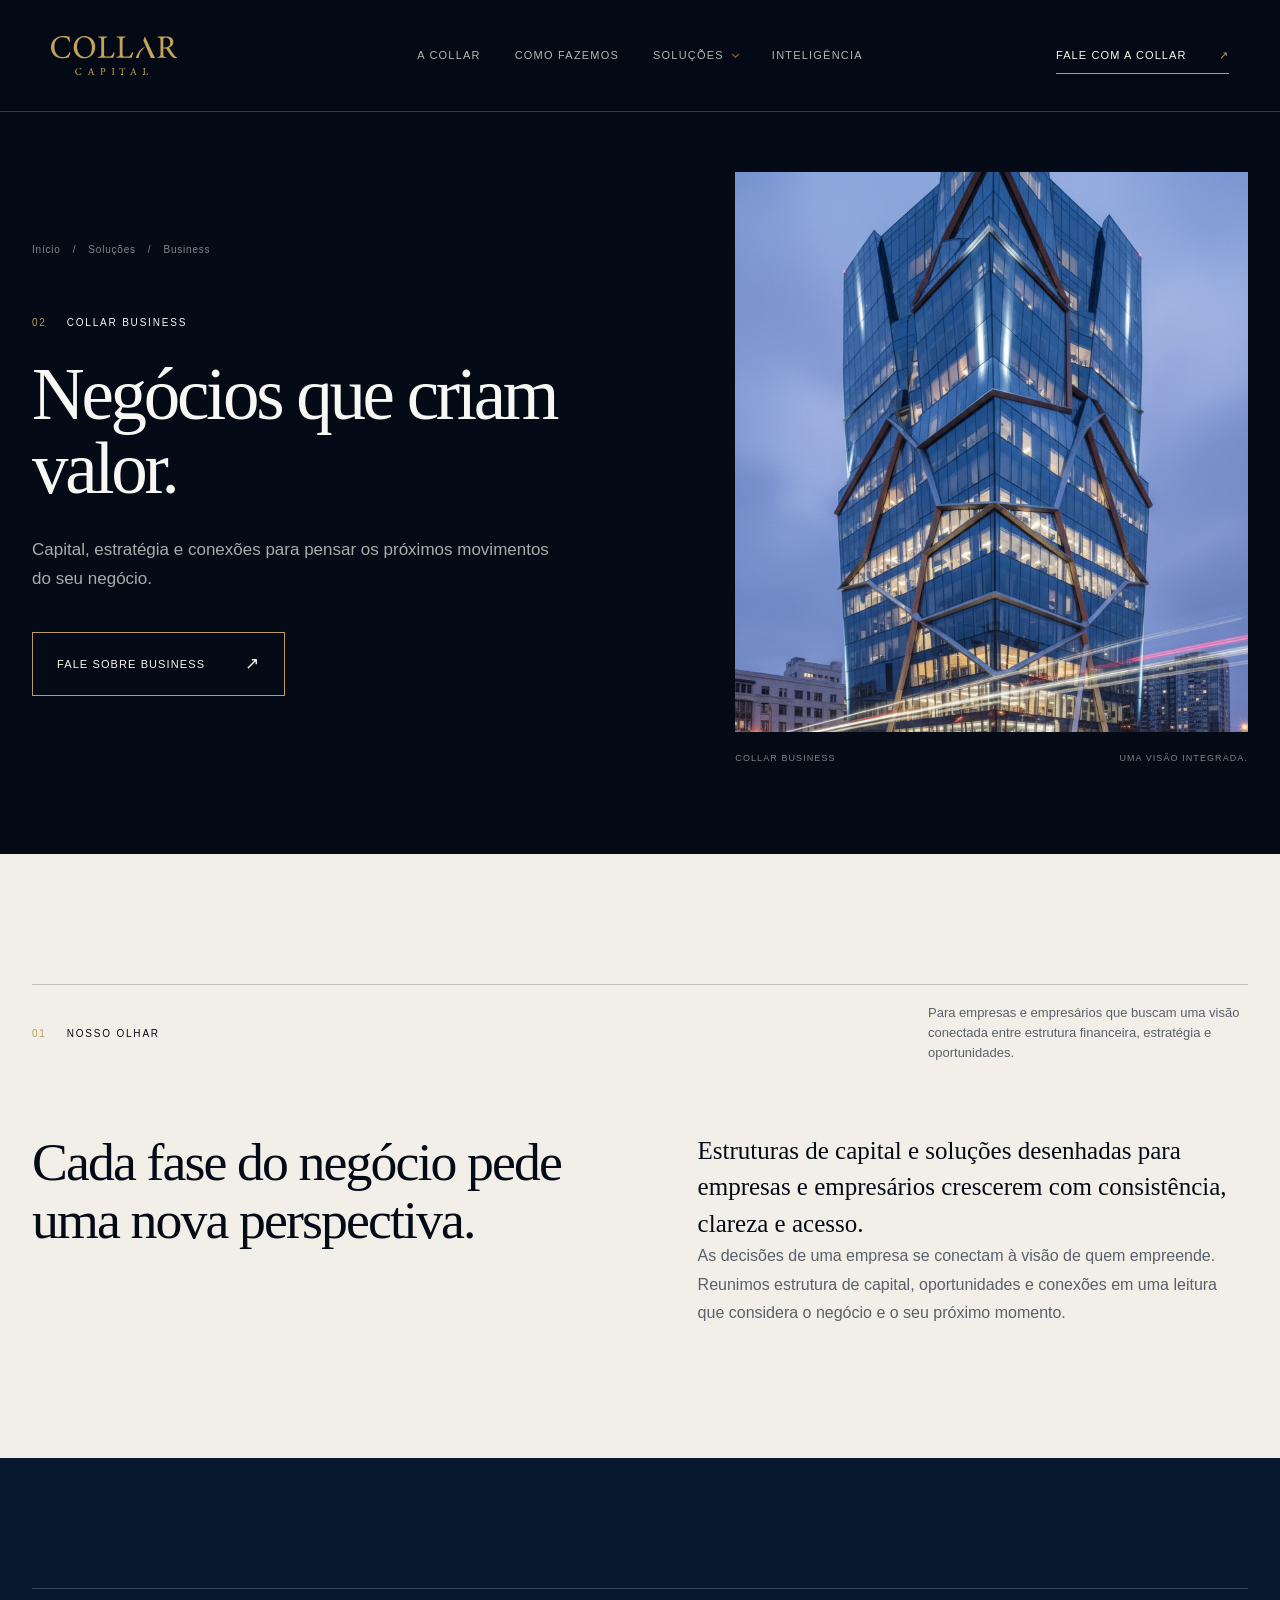
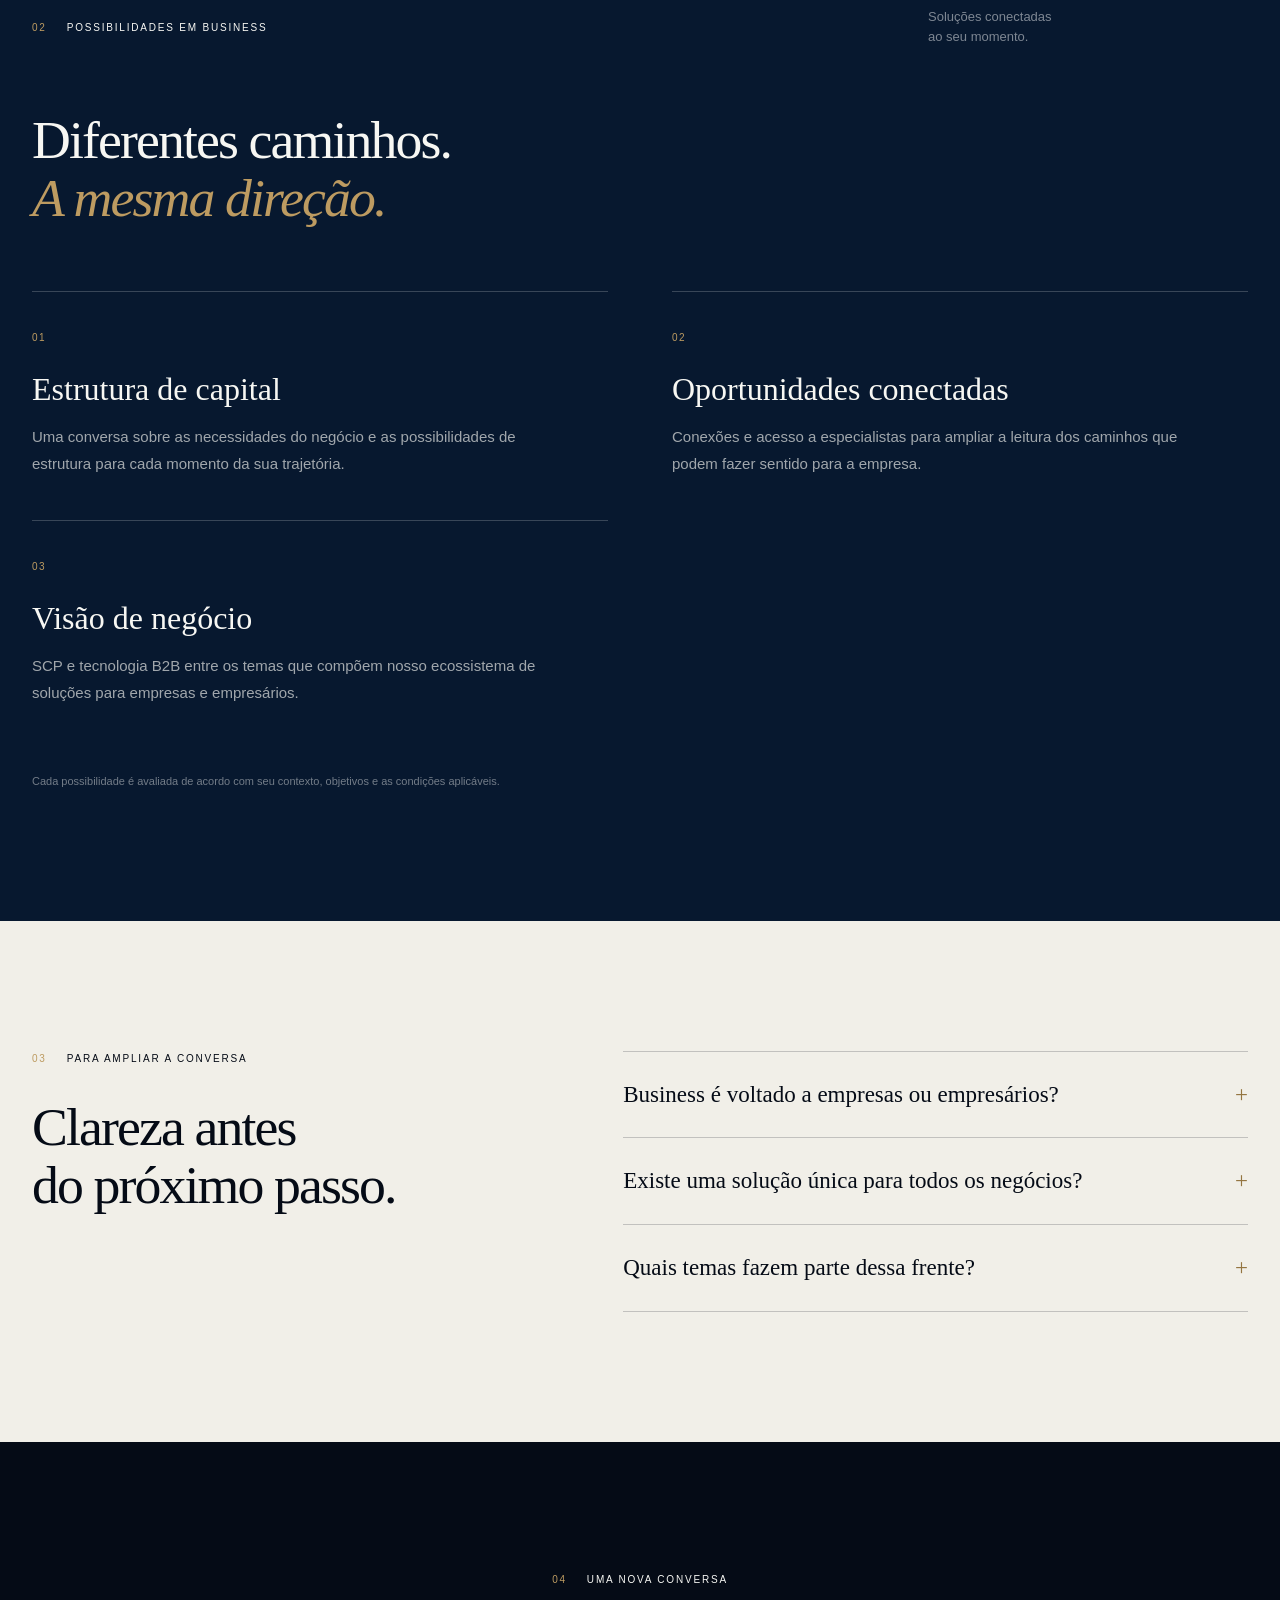
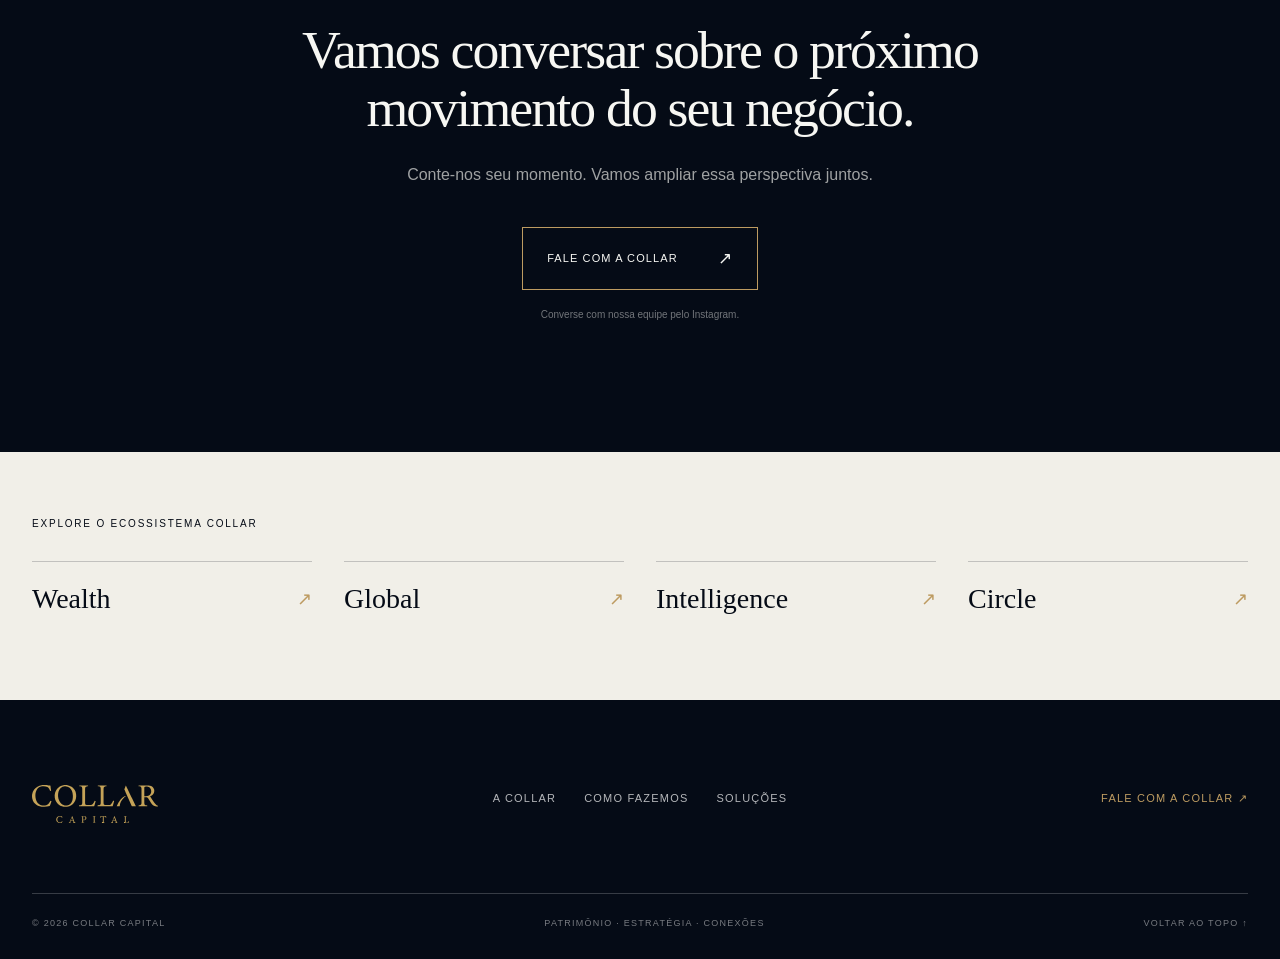
==== commit 19aa207b: "Revert "Atualiza favicon da Collar Capital" This reverts commit 511928e0e3f768c065ad928e12d99bc2c68e" ====
--- a/solucoes/business/index.html
+++ b/solucoes/business/index.html
@@ -1,2 +1,2 @@
 <!DOCTYPE html><html lang="pt-BR"><head><meta charSet="utf-8"/><meta name="viewport" content="width=device-width, initial-scale=1"/><link rel="stylesheet" href="/_next/static/css/index.oYXfUhdd.css" data-rsc-css-href="/_next/static/css/index.oYXfUhdd.css" data-precedence="vite-rsc/importer-resources"/><link rel="stylesheet" href="/_next/static/css/page.BEdf9dI7.css" data-rsc-css-href="/_next/static/css/page.BEdf9dI7.css" data-precedence="vite-rsc/importer-resources"/><link rel="stylesheet" href="/_next/static/css/SiteHeader.d0fq4UQh.css" data-precedence="vite-rsc/client-reference"/><link rel="modulepreload" fetchPriority="low" href="/_next/static/chunks/index-DTaq47w9.js"/><script src="/_next/static/chunks/rolldown-runtime-C60lm6uB.js" type="module" async=""></script><script src="/_next/static/chunks/framework-BgSIrAUN.js" type="module" async=""></script><link rel="modulepreload" href="/_next/static/chunks/layout-segment-context-B3TCcT_6.js" crossorigin=""/><link rel="modulepreload" href="/_next/static/chunks/ScrollExperience-DYYAgZIH.js" crossorigin=""/><link rel="modulepreload" href="/_next/static/chunks/SiteHeader-CY26dOe-.js" crossorigin=""/><script>Object.assign(((self[Symbol.for("vinext.navigationRuntime")]??={bootstrap:{routeManifest:null},functions:{}}).bootstrap.rsc??={rsc:[]}),{params:{"slug":"business"},nav:{"pathname":"/solucoes/business","searchParams":[]}})</script><link rel="modulepreload" href="/_next/static/chunks/index-DTaq47w9.js" />
-</head><body><main class="solution-landing solution-business"><div class="scroll-progress" aria-hidden="true"><span></span></div><header class="site-header shell app-site-header app-site-header--interior"><a class="brand" href="/#inicio" aria-label="Collar Capital — início"><img src="/images/logo-collar-areia.svg" alt="Collar Capital" width="153" height="47"/></a><nav class="desktop-nav" aria-label="Navegação principal"><a href="/#sobre">A Collar</a><a href="/#metodo">Como fazemos</a><div class="app-solutions-disclosure"><button class="app-solutions-trigger" type="button" aria-expanded="false" aria-controls="_R_56a_">Soluções <span class="app-solutions-chevron" aria-hidden="true"></span></button><div class="app-solutions-panel" id="_R_56a_" hidden=""><p class="app-solutions-kicker">Nosso ecossistema</p><ul class="app-solutions-list"><li><a class="app-solutions-link" href="/solucoes/wealth"><span class="app-solutions-number" aria-hidden="true">0<!-- -->1</span><span class="app-solutions-copy"><span class="app-solutions-name">Wealth</span><span class="app-solutions-subtitle">Patrimônio com propósito.</span></span><span class="app-solutions-arrow" aria-hidden="true">↗</span></a></li><li><a class="app-solutions-link" href="/solucoes/business" aria-current="page"><span class="app-solutions-number" aria-hidden="true">0<!-- -->2</span><span class="app-solutions-copy"><span class="app-solutions-name">Business</span><span class="app-solutions-subtitle">Negócios que criam valor.</span></span><span class="app-solutions-arrow" aria-hidden="true">↗</span></a></li><li><a class="app-solutions-link" href="/solucoes/global"><span class="app-solutions-number" aria-hidden="true">0<!-- -->3</span><span class="app-solutions-copy"><span class="app-solutions-name">Global</span><span class="app-solutions-subtitle">Fronteiras ampliadas.</span></span><span class="app-solutions-arrow" aria-hidden="true">↗</span></a></li><li><a class="app-solutions-link" href="/solucoes/intelligence"><span class="app-solutions-number" aria-hidden="true">0<!-- -->4</span><span class="app-solutions-copy"><span class="app-solutions-name">Intelligence</span><span class="app-solutions-subtitle">Informação que antecipa.</span></span><span class="app-solutions-arrow" aria-hidden="true">↗</span></a></li><li><a class="app-solutions-link" href="/solucoes/circle"><span class="app-solutions-number" aria-hidden="true">0<!-- -->5</span><span class="app-solutions-copy"><span class="app-solutions-name">Circle</span><span class="app-solutions-subtitle">Conexões que movimentam.</span></span><span class="app-solutions-arrow" aria-hidden="true">↗</span></a></li></ul></div></div><a href="/#inteligencia">Inteligência</a></nav><a class="header-cta" href="/#contato">Fale com a Collar <span aria-hidden="true">↗</span></a><details class="mobile-menu app-mobile-menu"><summary aria-label="Menu principal">Menu</summary><nav class="app-nav-mobile-panel" aria-label="Navegação principal móvel"><a href="/#sobre">A Collar</a><a href="/#metodo">Como fazemos</a><details class="app-mobile-solutions"><summary>Soluções <span class="app-solutions-chevron" aria-hidden="true"></span></summary><ul><li><a href="/solucoes/wealth"><span>Wealth</span><span aria-hidden="true">↗</span></a></li><li><a href="/solucoes/business" aria-current="page"><span>Business</span><span aria-hidden="true">↗</span></a></li><li><a href="/solucoes/global"><span>Global</span><span aria-hidden="true">↗</span></a></li><li><a href="/solucoes/intelligence"><span>Intelligence</span><span aria-hidden="true">↗</span></a></li><li><a href="/solucoes/circle"><span>Circle</span><span aria-hidden="true">↗</span></a></li></ul></details><a href="/#inteligencia">Inteligência</a><a href="/#contato">Fale com a Collar</a></nav></details></header><section class="lp-hero" id="inicio"><div class="shell lp-hero-grid"><div class="lp-hero-copy"><nav class="lp-breadcrumb" aria-label="Localização"><a href="/">Início</a><span aria-hidden="true">/</span><a href="/#solucoes">Soluções</a><span aria-hidden="true">/</span><span aria-current="page">Business</span></nav><p class="eyebrow"><span>02</span> Collar <!-- -->Business</p><h1>Negócios que criam valor.</h1><p class="lp-lead">Capital, estratégia e conexões para pensar os próximos movimentos do seu negócio.</p><a class="lp-button" href="#conversa">Fale sobre <!-- -->Business<!-- --> <span aria-hidden="true">↗</span></a></div><figure class="lp-hero-visual"><img src="/images/solution-companies.png" alt="Edifício corporativo de vidro com linhas geométricas ao entardecer" fetchPriority="high"/><figcaption><span>Collar <!-- -->Business</span><span>Uma visão integrada.</span></figcaption></figure></div></section><section class="lp-intro shell section-pad"><div class="section-label" data-reveal="fade"><p class="eyebrow"><span>01</span> Nosso olhar</p><p class="microcopy">Para empresas e empresários que buscam uma visão conectada entre estrutura financeira, estratégia e oportunidades.</p></div><div class="lp-intro-grid" data-reveal="up"><h2>Cada fase do negócio pede uma nova perspectiva.</h2><div><p class="lp-intro-lead">Estruturas de capital e soluções desenhadas para empresas e empresários crescerem com consistência, clareza e acesso.</p><p>As decisões de uma empresa se conectam à visão de quem empreende. Reunimos estrutura de capital, oportunidades e conexões em uma leitura que considera o negócio e o seu próximo momento.</p></div></div></section><section class="lp-services section-pad"><div class="shell"><div class="section-label" data-reveal="fade"><p class="eyebrow"><span>02</span> Possibilidades em <!-- -->Business</p><p class="microcopy light">Soluções conectadas<br/>ao seu momento.</p></div><h2 data-reveal="up">Diferentes caminhos.<br/><em>A mesma direção.</em></h2><div class="lp-feature-grid" data-stagger="true"><article><span class="lp-feature-number">0<!-- -->1</span><h3>Estrutura de capital</h3><p>Uma conversa sobre as necessidades do negócio e as possibilidades de estrutura para cada momento da sua trajetória.</p></article><article><span class="lp-feature-number">0<!-- -->2</span><h3>Oportunidades conectadas</h3><p>Conexões e acesso a especialistas para ampliar a leitura dos caminhos que podem fazer sentido para a empresa.</p></article><article><span class="lp-feature-number">0<!-- -->3</span><h3>Visão de negócio</h3><p>SCP e tecnologia B2B entre os temas que compõem nosso ecossistema de soluções para empresas e empresários.</p></article></div><p class="lp-service-note">Cada possibilidade é avaliada de acordo com seu contexto, objetivos e as condições aplicáveis.</p></div></section><section class="lp-faq shell section-pad"><div><p class="eyebrow"><span>03</span> Para ampliar a conversa</p><h2>Clareza antes<br/>do próximo passo.</h2></div><div><details><summary>Business é voltado a empresas ou empresários?<span aria-hidden="true">+</span></summary><p>A ambos. Essa frente considera a empresa e o olhar de quem empreende, conectando as necessidades do negócio à sua direção estratégica.</p></details><details><summary>Existe uma solução única para todos os negócios?<span aria-hidden="true">+</span></summary><p>A proposta é começar pelo contexto: fase da empresa, prioridades e próximos movimentos. A partir dessa leitura, a conversa se aprofunda nas possibilidades pertinentes a cada negócio.</p></details><details><summary>Quais temas fazem parte dessa frente?<span aria-hidden="true">+</span></summary><p>Estrutura de capital, SCP, oportunidades e tecnologia B2B compõem o escopo de Business. Converse com a equipe para entender como esses temas se relacionam ao momento da sua empresa.</p></details></div></section><section class="lp-contact section-pad" id="conversa"><div class="shell"><p class="eyebrow"><span>04</span> Uma nova conversa</p><h2>Vamos conversar sobre o próximo movimento do seu negócio.</h2><p>Conte-nos seu momento. Vamos ampliar essa perspectiva juntos.</p><a class="lp-button" href="https://www.instagram.com/collarcapital/" target="_blank" rel="noreferrer">Fale com a Collar <span aria-hidden="true">↗</span></a><span class="lp-contact-note">Converse com nossa equipe pelo Instagram.</span></div></section><section class="lp-related shell"><p class="eyebrow">Explore o ecossistema Collar</p><nav aria-label="Outras soluções"><a href="/solucoes/wealth">Wealth<span aria-hidden="true">↗</span></a><a href="/solucoes/global">Global<span aria-hidden="true">↗</span></a><a href="/solucoes/intelligence">Intelligence<span aria-hidden="true">↗</span></a><a href="/solucoes/circle">Circle<span aria-hidden="true">↗</span></a></nav></section><footer><div class="shell footer-top"><a href="/" aria-label="Voltar à home"><img src="/images/logo-collar-areia.svg" alt="Collar Capital" width="153" height="47"/></a><nav aria-label="Navegação do rodapé"><a href="/#sobre">A Collar</a><a href="/#metodo">Como fazemos</a><a href="/#solucoes">Soluções</a></nav><a href="/#contato">Fale com a Collar ↗</a></div><div class="shell footer-bottom"><span>© <!-- -->2026<!-- --> Collar Capital</span><span>Patrimônio · Estratégia · Conexões</span><a href="#inicio">Voltar ao topo ↑</a></div></footer></main><!--$--><!--/$--><div hidden=""><!--$--><div hidden=""><title>Collar Business — Negócios que criam valor.</title><meta name="description" content="Capital, estratégia e conexões para pensar os próximos movimentos do seu negócio."><meta property="og:title" content="Collar Business — Negócios que criam valor."><meta property="og:description" content="Capital, estratégia e conexões para pensar os próximos movimentos do seu negócio."><meta property="og:url" content="http://localhost:3000/solucoes/business"><meta property="og:type" content="website"><meta property="og:locale" content="pt_BR"><meta property="og:image" content="http://localhost:3000/images/solution-companies.png"><meta property="og:image:alt" content="Edifício corporativo de vidro com linhas geométricas ao entardecer"><meta name="twitter:card" content="summary_large_image"><meta name="twitter:title" content="Collar Business — Negócios que criam valor."><meta name="twitter:description" content="Capital, estratégia e conexões para pensar os próximos movimentos do seu negócio."><meta name="twitter:image" content="http://localhost:3000/images/solution-companies.png"><link rel="shortcut icon" href="/favicon.ico?v=2"><link rel="icon" href="/favicon.ico?v=2" type="image/x-icon" sizes="32x32"><link rel="icon" href="/favicon-v2.png?v=2" type="image/png" sizes="512x512"><link rel="apple-touch-icon" href="/apple-touch-icon.png?v=2" type="image/png" sizes="180x180"><link rel="canonical" href="http://localhost:3000/solucoes/business"></div><!--/$--></div><script type="module" src="/_next/static/chunks/index-DTaq47w9.js" id="_R_" async=""></script><script>((self[Symbol.for("vinext.navigationRuntime")]??={bootstrap:{routeManifest:null},functions:{}}).bootstrap.rsc??={rsc:[]}).rsc.push("4:I[\"8c0f216c4604\",[],\"Children\",1]\n")</script><script>((self[Symbol.for("vinext.navigationRuntime")]??={bootstrap:{routeManifest:null},functions:{}}).bootstrap.rsc??={rsc:[]}).rsc.push("5:I[\"593f344dc510\",[],\"GlobalErrorBoundary\",1]\n")</script><script>((self[Symbol.for("vinext.navigationRuntime")]??={bootstrap:{routeManifest:null},functions:{}}).bootstrap.rsc??={rsc:[]}).rsc.push("6:I[\"0b874ad30386\",[],\"default\",1]\n")</script><script>((self[Symbol.for("vinext.navigationRuntime")]??={bootstrap:{routeManifest:null},functions:{}}).bootstrap.rsc??={rsc:[]}).rsc.push("7:I[\"593f344dc510\",[],\"ErrorBoundary\",1]\n")</script><script>((self[Symbol.for("vinext.navigationRuntime")]??={bootstrap:{routeManifest:null},functions:{}}).bootstrap.rsc??={rsc:[]}).rsc.push("8:I[\"15c18cfaeeff\",[],\"LayoutSegmentProvider\",1]\n")</script><script>((self[Symbol.for("vinext.navigationRuntime")]??={bootstrap:{routeManifest:null},functions:{}}).bootstrap.rsc??={rsc:[]}).rsc.push("9:I[\"8c0f216c4604\",[],\"Slot\",1]\n")</script><script>((self[Symbol.for("vinext.navigationRuntime")]??={bootstrap:{routeManifest:null},functions:{}}).bootstrap.rsc??={rsc:[]}).rsc.push("a:I[\"9276801271d6\",[],\"AppRouterScrollTarget\",1]\n")</script><script>((self[Symbol.for("vinext.navigationRuntime")]??={bootstrap:{routeManifest:null},functions:{}}).bootstrap.rsc??={rsc:[]}).rsc.push("b:I[\"593f344dc510\",[],\"RedirectBoundary\",1]\n")</script><script>((self[Symbol.for("vinext.navigationRuntime")]??={bootstrap:{routeManifest:null},functions:{}}).bootstrap.rsc??={rsc:[]}).rsc.push("c:\"$Sreact.suspense\"\n")</script><script>((self[Symbol.for("vinext.navigationRuntime")]??={bootstrap:{routeManifest:null},functions:{}}).bootstrap.rsc??={rsc:[]}).rsc.push(":HL[\"/_next/static/css/index.oYXfUhdd.css\",\"style\"     ]\n")</script><script>((self[Symbol.for("vinext.navigationRuntime")]??={bootstrap:{routeManifest:null},functions:{}}).bootstrap.rsc??={rsc:[]}).rsc.push("0:{\"__route\":\"route:/solucoes/business\",\"__interceptionContext\":null,\"__layoutIds\":[\"layout:/\"],\"__rootLayout\":\"/\",\"__sourcePage\":\"/solucoes/[slug]/page\",\"__vinext_streaming_metadata_body:route:/solucoes/business\":\"$L1\",\"__vinext_streaming_metadata_outlet:route:/solucoes/business\":\"$L2\",\"page:/solucoes/business\":\"$L3\",\"layout:/\":[[[[\"$\",\"link\",\"css:/_next/static/css/index.oYXfUhdd.css\",{\"rel\":\"stylesheet\",\"precedence\":\"vite-rsc/importer-resources\",\"href\":\"/_next/static/css/index.oYXfUhdd.css\",\"data-rsc-css-href\":\"/_next/static/css/index.oYXfUhdd.css\"}],\"$undefined\"],[\"$\",\"html\",null,{\"lang\":\"pt-BR\",\"children\":[\"$\",\"body\",null,{\"children\":[\"$\",\"$L4\",null,{}]}]}]],null],\"route:/solucoes/business\":[[[\"$\",\"meta\",null,{\"charSet\":\"utf-8\"}],null,[[\"$\",\"meta\",\"0\",{\"name\":\"viewport\",\"content\":\"width=device-width, initial-scale=1\"}]]],[\"$\",\"$L5\",null,{\"fallback\":\"$6\",\"children\":[\"$\",\"$L7\",null,{\"fallback\":\"$6\",\"children\":[\"$\",\"$L8\",null,{\"providerId\":\"layout:/\",\"segmentMap\":{\"children\":[\"solucoes\",\"business\"]},\"children\":[\"$\",\"$L9\",null,{\"id\":\"layout:/\",\"parallelSlots\":\"$undefined\",\"children\":[\"$\",\"$La\",null,{\"children\":[\"$\",\"$Lb\",null,{\"children\":[[\"$\",\"$L8\",null,{\"providerId\":\"page:/solucoes/business\",\"segmentMap\":{\"children\":[\"__PAGE__\"]},\"children\":[\"$\",\"$L9\",null,{\"id\":\"page:/solucoes/business\"}]}],[\"$\",\"$c\",null,{\"fallback\":null,\"children\":[\"$\",\"$L9\",null,{\"id\":\"__vinext_streaming_metadata_outlet:route:/solucoes/business\"}]}]]}]}]}]}]}]}],null,[\"$\",\"div\",null,{\"hidden\":true,\"children\":[\"$\",\"$c\",null,{\"fallback\":null,\"children\":[\"$\",\"$L9\",null,{\"id\":\"__vinext_streaming_metadata_body:route:/solucoes/business\"}]}]}]],\"__layoutFlags\":{\"layout:/\":\"s\"},\"__artifactCompatibility\":{\"schemaVersion\":1,\"graphVersion\":\"app-route-graph:8dd3f370a5a5fdb8\",\"deploymentVersion\":\"6b51cf91-e844-4e98-ac2d-1911c736448a\",\"appElementsSchemaVersion\":1,\"rscPayloadSchemaVersion\":1,\"rootBoundaryId\":\"/\",\"renderEpoch\":null},\"__renderObservation\":{\"schemaVersion\":1,\"output\":{\"kind\":\"app-rsc\",\"mountedSlotsFingerprint\":null,\"renderEpoch\":null,\"rootBoundaryId\":\"/\",\"routeId\":\"route:/solucoes/business\"},\"completeness\":\"partial\",\"boundaryOutcome\":{\"kind\":\"unknown\"},\"requestApis\":[{\"kind\":\"connection\",\"status\":\"unknown\"},{\"kind\":\"cookies\",\"status\":\"unknown\"},{\"kind\":\"draftMode\",\"status\":\"unknown\"},{\"kind\":\"headers\",\"status\":\"observed\"},{\"kind\":\"params\",\"status\":\"observed\"},{\"kind\":\"searchParams\",\"status\":\"unknown\"}],\"dynamicFetches\":[],\"cacheTags\":[\"/solucoes/business\",\"_N_T_/layout\",\"_N_T_/solucoes/[slug]/layout\",\"_N_T_/solucoes/[slug]/page\",\"_N_T_/solucoes/business\",\"_N_T_/solucoes/layout\"],\"pathTags\":[\"/solucoes/business\"],\"cacheability\":\"unknown\",\"downgrade\":{\"target\":\"freshRender\",\"reasons\":[{\"code\":\"CP_DOWNGRADE_CACHEABILITY_UNKNOWN\",\"target\":\"freshRender\"},{\"code\":\"CP_DOWNGRADE_INCOMPLETE_OBSERVATION\",\"completeness\":\"partial\",\"target\":\"freshRender\"},{\"code\":\"CP_DOWNGRADE_UNKNOWN_REQUEST_API\",\"requestApi\":\"connection\",\"target\":\"freshRender\"},{\"code\":\"CP_DOWNGRADE_UNKNOWN_REQUEST_API\",\"requestApi\":\"cookies\",\"target\":\"freshRender\"},{\"code\":\"CP_DOWNGRADE_UNKNOWN_REQUEST_API\",\"requestApi\":\"draftMode\",\"target\":\"freshRender\"},{\"code\":\"CP_DOWNGRADE_PRIVATE_REQUEST_API\",\"requestApi\":\"headers\",\"target\":\"private\"},{\"code\":\"CP_DOWNGRADE_PUBLIC_REQUEST_API\",\"requestApi\":\"params\",\"target\":\"publicVariant\"},{\"code\":\"CP_DOWNGRADE_UNKNOWN_REQUEST_API\",\"requestApi\":\"searchParams\",\"target\":\"freshRender\"}],\"fallback\":{\"kind\":\"breakerFallback\",\"code\":\"CP_PRIVATE_DYNAMIC_DOWNGRADE\",\"mode\":\"renderFresh\",\"scope\":\"affectedOutput\",\"fields\":{\"reasonCodes\":[\"CP_DOWNGRADE_CACHEABILITY_UNKNOWN\",\"CP_DOWNGRADE_INCOMPLETE_OBSERVATION\",\"CP_DOWNGRADE_UNKNOWN_REQUEST_API\",\"CP_DOWNGRADE_UNKNOWN_REQUEST_API\",\"CP_DOWNGRADE_UNKNOWN_REQUEST_API\",\"CP_DOWNGRADE_PRIVATE_REQUEST_API\",\"CP_DOWNGRADE_PUBLIC_REQUEST_API\",\"CP_DOWNGRADE_UNKNOWN_REQUEST_API\"],\"target\":\"freshRender\"}},\"isPublicCacheCandidate\":false}}}\n")</script><script>((self[Symbol.for("vinext.navigationRuntime")]??={bootstrap:{routeManifest:null},functions:{}}).bootstrap.rsc??={rsc:[]}).rsc.push("d:T4ec,")</script><script>((self[Symbol.for("vinext.navigationRuntime")]??={bootstrap:{routeManifest:null},functions:{}}).bootstrap.rsc??={rsc:[]}).rsc.push("\u003ctitle\u003eCollar Business — Negócios que criam valor.\u003c/title\u003e\u003cmeta name=\"description\" content=\"Capital, estratégia e conexões para pensar os próximos movimentos do seu negócio.\"\u003e\u003cmeta property=\"og:title\" content=\"Collar Business — Negócios que criam valor.\"\u003e\u003cmeta property=\"og:description\" content=\"Capital, estratégia e conexões para pensar os próximos movimentos do seu negócio.\"\u003e\u003cmeta property=\"og:url\" content=\"http://localhost:3000/solucoes/business\"\u003e\u003cmeta property=\"og:type\" content=\"website\"\u003e\u003cmeta property=\"og:locale\" content=\"pt_BR\"\u003e\u003cmeta property=\"og:image\" content=\"http://localhost:3000/images/solution-companies.png\"\u003e\u003cmeta property=\"og:image:alt\" content=\"Edifício corporativo de vidro com linhas geométricas ao entardecer\"\u003e\u003cmeta name=\"twitter:card\" content=\"summary_large_image\"\u003e\u003cmeta name=\"twitter:title\" content=\"Collar Business — Negócios que criam valor.\"\u003e\u003cmeta name=\"twitter:description\" content=\"Capital, estratégia e conexões para pensar os próximos movimentos do seu negócio.\"\u003e\u003cmeta name=\"twitter:image\" content=\"http://localhost:3000/images/solution-companies.png\"\u003e\u003clink rel=\"shortcut icon\" href=\"/favicon.ico?v=2\"\u003e\u003clink rel=\"icon\" href=\"/favicon.ico?v=2\" type=\"image/x-icon\" sizes=\"32x32\"\u003e\u003clink rel=\"icon\" href=\"/favicon-v2.png?v=2\" type=\"image/png\" sizes=\"512x512\"\u003e\u003clink rel=\"apple-touch-icon\" href=\"/apple-touch-icon.png?v=2\" type=\"image/png\" sizes=\"180x180\"\u003e\u003clink rel=\"canonical\" href=\"http://localhost:3000/solucoes/business\"\u003e")</script><script>((self[Symbol.for("vinext.navigationRuntime")]??={bootstrap:{routeManifest:null},functions:{}}).bootstrap.rsc??={rsc:[]}).rsc.push("1:[\"$\",\"div\",null,{\"hidden\":true,\"dangerouslySetInnerHTML\":{\"__html\":\"$d\"}}]\n")</script><script>((self[Symbol.for("vinext.navigationRuntime")]??={bootstrap:{routeManifest:null},functions:{}}).bootstrap.rsc??={rsc:[]}).rsc.push("2:null\n")</script><script>((self[Symbol.for("vinext.navigationRuntime")]??={bootstrap:{routeManifest:null},functions:{}}).bootstrap.rsc??={rsc:[]}).rsc.push(":HL[\"/_next/static/css/page.BEdf9dI7.css\",\"style\"     ]\n")</script><script>((self[Symbol.for("vinext.navigationRuntime")]??={bootstrap:{routeManifest:null},functions:{}}).bootstrap.rsc??={rsc:[]}).rsc.push("3:[[[\"$\",\"link\",\"css:/_next/static/css/page.BEdf9dI7.css\",{\"rel\":\"stylesheet\",\"precedence\":\"vite-rsc/importer-resources\",\"href\":\"/_next/static/css/page.BEdf9dI7.css\",\"data-rsc-css-href\":\"/_next/static/css/page.BEdf9dI7.css\"}],\"$undefined\"],\"$Le\"]\n")</script><script>((self[Symbol.for("vinext.navigationRuntime")]??={bootstrap:{routeManifest:null},functions:{}}).bootstrap.rsc??={rsc:[]}).rsc.push("f:I[\"a3761f8478a2\",[],\"default\",1]\n")</script><script>((self[Symbol.for("vinext.navigationRuntime")]??={bootstrap:{routeManifest:null},functions:{}}).bootstrap.rsc??={rsc:[]}).rsc.push("10:I[\"fb8df7f31d30\",[],\"default\",1]\n")</script><script>((self[Symbol.for("vinext.navigationRuntime")]??={bootstrap:{routeManifest:null},functions:{}}).bootstrap.rsc??={rsc:[]}).rsc.push(":HL[\"/images/solution-companies.png\",\"image\",{\"fetchPriority\":\"high\"}]\n")</script><script>((self[Symbol.for("vinext.navigationRuntime")]??={bootstrap:{routeManifest:null},functions:{}}).bootstrap.rsc??={rsc:[]}).rsc.push("e:[\"$\",\"main\",null,{\"className\":\"solution-landing solution-business\",\"children\":[[\"$\",\"$Lf\",null,{}],[\"$\",\"$L10\",null,{\"solutionSlug\":\"business\"}],[\"$\",\"section\",null,{\"className\":\"lp-hero\",\"id\":\"inicio\",\"children\":[\"$\",\"div\",null,{\"className\":\"shell lp-hero-grid\",\"children\":[[\"$\",\"div\",null,{\"className\":\"lp-hero-copy\",\"children\":[[\"$\",\"nav\",null,{\"className\":\"lp-breadcrumb\",\"aria-label\":\"Localização\",\"children\":[[\"$\",\"a\",null,{\"href\":\"/\",\"children\":\"Início\"}],[\"$\",\"span\",null,{\"aria-hidden\":\"true\",\"children\":\"/\"}],[\"$\",\"a\",null,{\"href\":\"/#solucoes\",\"children\":\"Soluções\"}],[\"$\",\"span\",null,{\"aria-hidden\":\"true\",\"children\":\"/\"}],[\"$\",\"span\",null,{\"aria-current\":\"page\",\"children\":\"Business\"}]]}],[\"$\",\"p\",null,{\"className\":\"eyebrow\",\"children\":[[\"$\",\"span\",null,{\"children\":\"02\"}],\" Collar \",\"Business\"]}],[\"$\",\"h1\",null,{\"children\":\"Negócios que criam valor.\"}],[\"$\",\"p\",null,{\"className\":\"lp-lead\",\"children\":\"Capital, estratégia e conexões para pensar os próximos movimentos do seu negócio.\"}],[\"$\",\"a\",null,{\"className\":\"lp-button\",\"href\":\"#conversa\",\"children\":[\"Fale sobre \",\"Business\",\" \",[\"$\",\"span\",null,{\"aria-hidden\":\"true\",\"children\":\"↗\"}]]}]]}],[\"$\",\"figure\",null,{\"className\":\"lp-hero-visual\",\"children\":[[\"$\",\"img\",null,{\"src\":\"/images/solution-companies.png\",\"alt\":\"Edifício corporativo de vidro com linhas geométricas ao entardecer\",\"fetchPriority\":\"high\"}],[\"$\",\"figcaption\",null,{\"children\":[[\"$\",\"span\",null,{\"children\":[\"Collar \",\"Business\"]}],[\"$\",\"span\",null,{\"children\":\"Uma visão integrada.\"}]]}]]}]]}]}],[\"$\",\"section\",null,{\"className\":\"lp-intro shell section-pad\",\"children\":[[\"$\",\"div\",null,{\"className\":\"section-label\",\"data-reveal\":\"fade\",\"children\":[[\"$\",\"p\",null,{\"className\":\"eyebrow\",\"children\":[[\"$\",\"span\",null,{\"children\":\"01\"}],\" Nosso olhar\"]}],[\"$\",\"p\",null,{\"className\":\"microcopy\",\"children\":\"Para empresas e empresários que buscam uma visão conectada entre estrutura financeira, estratégia e oportunidades.\"}]]}],[\"$\",\"div\",null,{\"className\":\"lp-intro-grid\",\"data-reveal\":\"up\",\"children\":[[\"$\",\"h2\",null,{\"children\":\"Cada fase do negócio pede uma nova perspectiva.\"}],[\"$\",\"div\",null,{\"children\":[[\"$\",\"p\",null,{\"className\":\"lp-intro-lead\",\"children\":\"Estruturas de capital e soluções desenhadas para empresas e empresários crescerem com consistência, clareza e acesso.\"}],[\"$\",\"p\",null,{\"children\":\"As decisões de uma empresa se conectam à visão de quem empreende. Reunimos estrutura de capital, oportunidades e conexões em uma leitura que considera o negócio e o seu próximo momento.\"}]]}]]}]]}],[\"$\",\"section\",null,{\"className\":\"lp-services section-pad\",\"children\":[\"$\",\"div\",null,{\"className\":\"shell\",\"children\":[[\"$\",\"div\",null,{\"className\":\"section-label\",\"data-reveal\":\"fade\",\"children\":[[\"$\",\"p\",null,{\"className\":\"eyebrow\",\"children\":[[\"$\",\"span\",null,{\"children\":\"02\"}],\" Possibilidades em \",\"Business\"]}],[\"$\",\"p\",null,{\"className\":\"microcopy light\",\"children\":[\"Soluções conectadas\",[\"$\",\"br\",null,{}],\"ao seu momento.\"]}]]}],[\"$\",\"h2\",null,{\"data-reveal\":\"up\",\"children\":[\"Diferentes caminhos.\",[\"$\",\"br\",null,{}],[\"$\",\"em\",null,{\"children\":\"A mesma direção.\"}]]}],[\"$\",\"div\",null,{\"className\":\"lp-feature-grid\",\"data-stagger\":true,\"children\":[[\"$\",\"article\",\"Estrutura de capital\",{\"children\":[[\"$\",\"span\",null,{\"className\":\"lp-feature-number\",\"children\":[\"0\",1]}],[\"$\",\"h3\",null,{\"children\":\"Estrutura de capital\"}],[\"$\",\"p\",null,{\"children\":\"Uma conversa sobre as necessidades do negócio e as possibilidades de estrutura para cada momento da sua trajetória.\"}]]}],[\"$\",\"article\",\"Oportunidades conectadas\",{\"children\":[[\"$\",\"span\",null,{\"className\":\"lp-feature-number\",\"children\":[\"0\",2]}],[\"$\",\"h3\",null,{\"children\":\"Oportunidades conectadas\"}],[\"$\",\"p\",null,{\"children\":\"Conexões e acesso a especialistas para ampliar a leitura dos caminhos que podem fazer sentido para a empresa.\"}]]}],[\"$\",\"article\",\"Visão de negócio\",{\"children\":[[\"$\",\"span\",null,{\"className\":\"lp-feature-number\",\"children\":[\"0\",3]}],[\"$\",\"h3\",null,{\"children\":\"Visão de negócio\"}],[\"$\",\"p\",null,{\"children\":\"SCP e tecnologia B2B entre os temas que compõem nosso ecossistema de soluções para empresas e empresários.\"}]]}]]}],[\"$\",\"p\",null,{\"className\":\"lp-service-note\",\"children\":\"Cada possibilidade é avaliada de acordo com seu contexto, objetivos e as condições aplicáveis.\"}]]}]}],[\"$\",\"section\",null,{\"className\":\"lp-faq shell section-pad\",\"children\":[[\"$\",\"div\",null,{\"children\":[[\"$\",\"p\",null,{\"className\":\"eyebrow\",\"children\":[\"$L11\",\" Para ampliar a conversa\"]}],\"$L12\"]}],\"$L13\"]}],\"$L14\",\"$L15\",\"$L16\"]}]\n")</script><script>((self[Symbol.for("vinext.navigationRuntime")]??={bootstrap:{routeManifest:null},functions:{}}).bootstrap.rsc??={rsc:[]}).rsc.push(":HL[\"/images/logo-collar-areia.svg\",\"image\"]\n")</script><script>((self[Symbol.for("vinext.navigationRuntime")]??={bootstrap:{routeManifest:null},functions:{}}).bootstrap.rsc??={rsc:[]}).rsc.push("11:[\"$\",\"span\",null,{\"children\":\"03\"}]\n")</script><script>((self[Symbol.for("vinext.navigationRuntime")]??={bootstrap:{routeManifest:null},functions:{}}).bootstrap.rsc??={rsc:[]}).rsc.push("12:[\"$\",\"h2\",null,{\"children\":[\"Clareza antes\",[\"$\",\"br\",null,{}],\"do próximo passo.\"]}]\n")</script><script>((self[Symbol.for("vinext.navigationRuntime")]??={bootstrap:{routeManifest:null},functions:{}}).bootstrap.rsc??={rsc:[]}).rsc.push("13:[\"$\",\"div\",null,{\"children\":[[\"$\",\"details\",\"Business é voltado a empresas ou empresários?\",{\"children\":[[\"$\",\"summary\",null,{\"children\":[\"Business é voltado a empresas ou empresários?\",[\"$\",\"span\",null,{\"aria-hidden\":\"true\",\"children\":\"+\"}]]}],[\"$\",\"p\",null,{\"children\":\"A ambos. Essa frente considera a empresa e o olhar de quem empreende, conectando as necessidades do negócio à sua direção estratégica.\"}]]}],[\"$\",\"details\",\"Existe uma solução única para todos os negócios?\",{\"children\":[[\"$\",\"summary\",null,{\"children\":[\"Existe uma solução única para todos os negócios?\",[\"$\",\"span\",null,{\"aria-hidden\":\"true\",\"children\":\"+\"}]]}],[\"$\",\"p\",null,{\"children\":\"A proposta é começar pelo contexto: fase da empresa, prioridades e próximos movimentos. A partir dessa leitura, a conversa se aprofunda nas possibilidades pertinentes a cada negócio.\"}]]}],[\"$\",\"details\",\"Quais temas fazem parte dessa frente?\",{\"children\":[[\"$\",\"summary\",null,{\"children\":[\"Quais temas fazem parte dessa frente?\",[\"$\",\"span\",null,{\"aria-hidden\":\"true\",\"children\":\"+\"}]]}],[\"$\",\"p\",null,{\"children\":\"Estrutura de capital, SCP, oportunidades e tecnologia B2B compõem o escopo de Business. Converse com a equipe para entender como esses temas se relacionam ao momento da sua empresa.\"}]]}]]}]\n")</script><script>((self[Symbol.for("vinext.navigationRuntime")]??={bootstrap:{routeManifest:null},functions:{}}).bootstrap.rsc??={rsc:[]}).rsc.push("14:[\"$\",\"section\",null,{\"className\":\"lp-contact section-pad\",\"id\":\"conversa\",\"children\":[\"$\",\"div\",null,{\"className\":\"shell\",\"children\":[[\"$\",\"p\",null,{\"className\":\"eyebrow\",\"children\":[[\"$\",\"span\",null,{\"children\":\"04\"}],\" Uma nova conversa\"]}],[\"$\",\"h2\",null,{\"children\":\"Vamos conversar sobre o próximo movimento do seu negócio.\"}],[\"$\",\"p\",null,{\"children\":\"Conte-nos seu momento. Vamos ampliar essa perspectiva juntos.\"}],[\"$\",\"a\",null,{\"className\":\"lp-button\",\"href\":\"https://www.instagram.com/collarcapital/\",\"target\":\"_blank\",\"rel\":\"noreferrer\",\"children\":[\"Fale com a Collar \",[\"$\",\"span\",null,{\"aria-hidden\":\"true\",\"children\":\"↗\"}]]}],[\"$\",\"span\",null,{\"className\":\"lp-contact-note\",\"children\":\"Converse com nossa equipe pelo Instagram.\"}]]}]}]\n")</script><script>((self[Symbol.for("vinext.navigationRuntime")]??={bootstrap:{routeManifest:null},functions:{}}).bootstrap.rsc??={rsc:[]}).rsc.push("15:[\"$\",\"section\",null,{\"className\":\"lp-related shell\",\"children\":[[\"$\",\"p\",null,{\"className\":\"eyebrow\",\"children\":\"Explore o ecossistema Collar\"}],[\"$\",\"nav\",null,{\"aria-label\":\"Outras soluções\",\"children\":[[\"$\",\"a\",\"wealth\",{\"href\":\"/solucoes/wealth\",\"children\":[\"Wealth\",[\"$\",\"span\",null,{\"aria-hidden\":\"true\",\"children\":\"↗\"}]]}],[\"$\",\"a\",\"global\",{\"href\":\"/solucoes/global\",\"children\":[\"Global\",[\"$\",\"span\",null,{\"aria-hidden\":\"true\",\"children\":\"↗\"}]]}],[\"$\",\"a\",\"intelligence\",{\"href\":\"/solucoes/intelligence\",\"children\":[\"Intelligence\",[\"$\",\"span\",null,{\"aria-hidden\":\"true\",\"children\":\"↗\"}]]}],[\"$\",\"a\",\"circle\",{\"href\":\"/solucoes/circle\",\"children\":[\"Circle\",[\"$\",\"span\",null,{\"aria-hidden\":\"true\",\"children\":\"↗\"}]]}]]}]]}]\n")</script><script>((self[Symbol.for("vinext.navigationRuntime")]??={bootstrap:{routeManifest:null},functions:{}}).bootstrap.rsc??={rsc:[]}).rsc.push("16:[\"$\",\"footer\",null,{\"children\":[[\"$\",\"div\",null,{\"className\":\"shell footer-top\",\"children\":[[\"$\",\"a\",null,{\"href\":\"/\",\"aria-label\":\"Voltar à home\",\"children\":[\"$\",\"img\",null,{\"src\":\"/images/logo-collar-areia.svg\",\"alt\":\"Collar Capital\",\"width\":\"153\",\"height\":\"47\"}]}],[\"$\",\"nav\",null,{\"aria-label\":\"Navegação do rodapé\",\"children\":[[\"$\",\"a\",null,{\"href\":\"/#sobre\",\"children\":\"A Collar\"}],[\"$\",\"a\",null,{\"href\":\"/#metodo\",\"children\":\"Como fazemos\"}],[\"$\",\"a\",null,{\"href\":\"/#solucoes\",\"children\":\"Soluções\"}]]}],[\"$\",\"a\",null,{\"href\":\"/#contato\",\"children\":\"Fale com a Collar ↗\"}]]}],[\"$\",\"div\",null,{\"className\":\"shell footer-bottom\",\"children\":[[\"$\",\"span\",null,{\"children\":[\"© \",2026,\" Collar Capital\"]}],[\"$\",\"span\",null,{\"children\":\"Patrimônio · Estratégia · Conexões\"}],[\"$\",\"a\",null,{\"href\":\"#inicio\",\"children\":\"Voltar ao topo ↑\"}]]}]]}]\n")</script><script>Object.assign(((self[Symbol.for("vinext.navigationRuntime")]??={bootstrap:{routeManifest:null},functions:{}}).bootstrap.rsc??={rsc:[]}),{"initialCacheKind":"dynamic"});((self[Symbol.for("vinext.navigationRuntime")]??={bootstrap:{routeManifest:null},functions:{}}).bootstrap.rsc??={rsc:[]}).done=true</script></body></html>+</head><body><main class="solution-landing solution-business"><div class="scroll-progress" aria-hidden="true"><span></span></div><header class="site-header shell app-site-header app-site-header--interior"><a class="brand" href="/#inicio" aria-label="Collar Capital — início"><img src="/images/logo-collar-areia.svg" alt="Collar Capital" width="153" height="47"/></a><nav class="desktop-nav" aria-label="Navegação principal"><a href="/#sobre">A Collar</a><a href="/#metodo">Como fazemos</a><div class="app-solutions-disclosure"><button class="app-solutions-trigger" type="button" aria-expanded="false" aria-controls="_R_56a_">Soluções <span class="app-solutions-chevron" aria-hidden="true"></span></button><div class="app-solutions-panel" id="_R_56a_" hidden=""><p class="app-solutions-kicker">Nosso ecossistema</p><ul class="app-solutions-list"><li><a class="app-solutions-link" href="/solucoes/wealth"><span class="app-solutions-number" aria-hidden="true">0<!-- -->1</span><span class="app-solutions-copy"><span class="app-solutions-name">Wealth</span><span class="app-solutions-subtitle">Patrimônio com propósito.</span></span><span class="app-solutions-arrow" aria-hidden="true">↗</span></a></li><li><a class="app-solutions-link" href="/solucoes/business" aria-current="page"><span class="app-solutions-number" aria-hidden="true">0<!-- -->2</span><span class="app-solutions-copy"><span class="app-solutions-name">Business</span><span class="app-solutions-subtitle">Negócios que criam valor.</span></span><span class="app-solutions-arrow" aria-hidden="true">↗</span></a></li><li><a class="app-solutions-link" href="/solucoes/global"><span class="app-solutions-number" aria-hidden="true">0<!-- -->3</span><span class="app-solutions-copy"><span class="app-solutions-name">Global</span><span class="app-solutions-subtitle">Fronteiras ampliadas.</span></span><span class="app-solutions-arrow" aria-hidden="true">↗</span></a></li><li><a class="app-solutions-link" href="/solucoes/intelligence"><span class="app-solutions-number" aria-hidden="true">0<!-- -->4</span><span class="app-solutions-copy"><span class="app-solutions-name">Intelligence</span><span class="app-solutions-subtitle">Informação que antecipa.</span></span><span class="app-solutions-arrow" aria-hidden="true">↗</span></a></li><li><a class="app-solutions-link" href="/solucoes/circle"><span class="app-solutions-number" aria-hidden="true">0<!-- -->5</span><span class="app-solutions-copy"><span class="app-solutions-name">Circle</span><span class="app-solutions-subtitle">Conexões que movimentam.</span></span><span class="app-solutions-arrow" aria-hidden="true">↗</span></a></li></ul></div></div><a href="/#inteligencia">Inteligência</a></nav><a class="header-cta" href="/#contato">Fale com a Collar <span aria-hidden="true">↗</span></a><details class="mobile-menu app-mobile-menu"><summary aria-label="Menu principal">Menu</summary><nav class="app-nav-mobile-panel" aria-label="Navegação principal móvel"><a href="/#sobre">A Collar</a><a href="/#metodo">Como fazemos</a><details class="app-mobile-solutions"><summary>Soluções <span class="app-solutions-chevron" aria-hidden="true"></span></summary><ul><li><a href="/solucoes/wealth"><span>Wealth</span><span aria-hidden="true">↗</span></a></li><li><a href="/solucoes/business" aria-current="page"><span>Business</span><span aria-hidden="true">↗</span></a></li><li><a href="/solucoes/global"><span>Global</span><span aria-hidden="true">↗</span></a></li><li><a href="/solucoes/intelligence"><span>Intelligence</span><span aria-hidden="true">↗</span></a></li><li><a href="/solucoes/circle"><span>Circle</span><span aria-hidden="true">↗</span></a></li></ul></details><a href="/#inteligencia">Inteligência</a><a href="/#contato">Fale com a Collar</a></nav></details></header><section class="lp-hero" id="inicio"><div class="shell lp-hero-grid"><div class="lp-hero-copy"><nav class="lp-breadcrumb" aria-label="Localização"><a href="/">Início</a><span aria-hidden="true">/</span><a href="/#solucoes">Soluções</a><span aria-hidden="true">/</span><span aria-current="page">Business</span></nav><p class="eyebrow"><span>02</span> Collar <!-- -->Business</p><h1>Negócios que criam valor.</h1><p class="lp-lead">Capital, estratégia e conexões para pensar os próximos movimentos do seu negócio.</p><a class="lp-button" href="#conversa">Fale sobre <!-- -->Business<!-- --> <span aria-hidden="true">↗</span></a></div><figure class="lp-hero-visual"><img src="/images/solution-companies.png" alt="Edifício corporativo de vidro com linhas geométricas ao entardecer" fetchPriority="high"/><figcaption><span>Collar <!-- -->Business</span><span>Uma visão integrada.</span></figcaption></figure></div></section><section class="lp-intro shell section-pad"><div class="section-label" data-reveal="fade"><p class="eyebrow"><span>01</span> Nosso olhar</p><p class="microcopy">Para empresas e empresários que buscam uma visão conectada entre estrutura financeira, estratégia e oportunidades.</p></div><div class="lp-intro-grid" data-reveal="up"><h2>Cada fase do negócio pede uma nova perspectiva.</h2><div><p class="lp-intro-lead">Estruturas de capital e soluções desenhadas para empresas e empresários crescerem com consistência, clareza e acesso.</p><p>As decisões de uma empresa se conectam à visão de quem empreende. Reunimos estrutura de capital, oportunidades e conexões em uma leitura que considera o negócio e o seu próximo momento.</p></div></div></section><section class="lp-services section-pad"><div class="shell"><div class="section-label" data-reveal="fade"><p class="eyebrow"><span>02</span> Possibilidades em <!-- -->Business</p><p class="microcopy light">Soluções conectadas<br/>ao seu momento.</p></div><h2 data-reveal="up">Diferentes caminhos.<br/><em>A mesma direção.</em></h2><div class="lp-feature-grid" data-stagger="true"><article><span class="lp-feature-number">0<!-- -->1</span><h3>Estrutura de capital</h3><p>Uma conversa sobre as necessidades do negócio e as possibilidades de estrutura para cada momento da sua trajetória.</p></article><article><span class="lp-feature-number">0<!-- -->2</span><h3>Oportunidades conectadas</h3><p>Conexões e acesso a especialistas para ampliar a leitura dos caminhos que podem fazer sentido para a empresa.</p></article><article><span class="lp-feature-number">0<!-- -->3</span><h3>Visão de negócio</h3><p>SCP e tecnologia B2B entre os temas que compõem nosso ecossistema de soluções para empresas e empresários.</p></article></div><p class="lp-service-note">Cada possibilidade é avaliada de acordo com seu contexto, objetivos e as condições aplicáveis.</p></div></section><section class="lp-faq shell section-pad"><div><p class="eyebrow"><span>03</span> Para ampliar a conversa</p><h2>Clareza antes<br/>do próximo passo.</h2></div><div><details><summary>Business é voltado a empresas ou empresários?<span aria-hidden="true">+</span></summary><p>A ambos. Essa frente considera a empresa e o olhar de quem empreende, conectando as necessidades do negócio à sua direção estratégica.</p></details><details><summary>Existe uma solução única para todos os negócios?<span aria-hidden="true">+</span></summary><p>A proposta é começar pelo contexto: fase da empresa, prioridades e próximos movimentos. A partir dessa leitura, a conversa se aprofunda nas possibilidades pertinentes a cada negócio.</p></details><details><summary>Quais temas fazem parte dessa frente?<span aria-hidden="true">+</span></summary><p>Estrutura de capital, SCP, oportunidades e tecnologia B2B compõem o escopo de Business. Converse com a equipe para entender como esses temas se relacionam ao momento da sua empresa.</p></details></div></section><section class="lp-contact section-pad" id="conversa"><div class="shell"><p class="eyebrow"><span>04</span> Uma nova conversa</p><h2>Vamos conversar sobre o próximo movimento do seu negócio.</h2><p>Conte-nos seu momento. Vamos ampliar essa perspectiva juntos.</p><a class="lp-button" href="https://www.instagram.com/collarcapital/" target="_blank" rel="noreferrer">Fale com a Collar <span aria-hidden="true">↗</span></a><span class="lp-contact-note">Converse com nossa equipe pelo Instagram.</span></div></section><section class="lp-related shell"><p class="eyebrow">Explore o ecossistema Collar</p><nav aria-label="Outras soluções"><a href="/solucoes/wealth">Wealth<span aria-hidden="true">↗</span></a><a href="/solucoes/global">Global<span aria-hidden="true">↗</span></a><a href="/solucoes/intelligence">Intelligence<span aria-hidden="true">↗</span></a><a href="/solucoes/circle">Circle<span aria-hidden="true">↗</span></a></nav></section><footer><div class="shell footer-top"><a href="/" aria-label="Voltar à home"><img src="/images/logo-collar-areia.svg" alt="Collar Capital" width="153" height="47"/></a><nav aria-label="Navegação do rodapé"><a href="/#sobre">A Collar</a><a href="/#metodo">Como fazemos</a><a href="/#solucoes">Soluções</a></nav><a href="/#contato">Fale com a Collar ↗</a></div><div class="shell footer-bottom"><span>© <!-- -->2026<!-- --> Collar Capital</span><span>Patrimônio · Estratégia · Conexões</span><a href="#inicio">Voltar ao topo ↑</a></div></footer></main><!--$--><!--/$--><div hidden=""><!--$--><div hidden=""><title>Collar Business — Negócios que criam valor.</title><meta name="description" content="Capital, estratégia e conexões para pensar os próximos movimentos do seu negócio."><meta property="og:title" content="Collar Business — Negócios que criam valor."><meta property="og:description" content="Capital, estratégia e conexões para pensar os próximos movimentos do seu negócio."><meta property="og:url" content="http://localhost:3000/solucoes/business"><meta property="og:type" content="website"><meta property="og:locale" content="pt_BR"><meta property="og:image" content="http://localhost:3000/images/solution-companies.png"><meta property="og:image:alt" content="Edifício corporativo de vidro com linhas geométricas ao entardecer"><meta name="twitter:card" content="summary_large_image"><meta name="twitter:title" content="Collar Business — Negócios que criam valor."><meta name="twitter:description" content="Capital, estratégia e conexões para pensar os próximos movimentos do seu negócio."><meta name="twitter:image" content="http://localhost:3000/images/solution-companies.png"><link rel="shortcut icon" href="/favicon.svg"><link rel="icon" href="/favicon.svg"><link rel="canonical" href="http://localhost:3000/solucoes/business"></div><!--/$--></div><script type="module" src="/_next/static/chunks/index-DTaq47w9.js" id="_R_" async=""></script><script>((self[Symbol.for("vinext.navigationRuntime")]??={bootstrap:{routeManifest:null},functions:{}}).bootstrap.rsc??={rsc:[]}).rsc.push("4:I[\"8c0f216c4604\",[],\"Children\",1]\n")</script><script>((self[Symbol.for("vinext.navigationRuntime")]??={bootstrap:{routeManifest:null},functions:{}}).bootstrap.rsc??={rsc:[]}).rsc.push("5:I[\"593f344dc510\",[],\"GlobalErrorBoundary\",1]\n")</script><script>((self[Symbol.for("vinext.navigationRuntime")]??={bootstrap:{routeManifest:null},functions:{}}).bootstrap.rsc??={rsc:[]}).rsc.push("6:I[\"0b874ad30386\",[],\"default\",1]\n")</script><script>((self[Symbol.for("vinext.navigationRuntime")]??={bootstrap:{routeManifest:null},functions:{}}).bootstrap.rsc??={rsc:[]}).rsc.push("7:I[\"593f344dc510\",[],\"ErrorBoundary\",1]\n")</script><script>((self[Symbol.for("vinext.navigationRuntime")]??={bootstrap:{routeManifest:null},functions:{}}).bootstrap.rsc??={rsc:[]}).rsc.push("8:I[\"15c18cfaeeff\",[],\"LayoutSegmentProvider\",1]\n")</script><script>((self[Symbol.for("vinext.navigationRuntime")]??={bootstrap:{routeManifest:null},functions:{}}).bootstrap.rsc??={rsc:[]}).rsc.push("9:I[\"8c0f216c4604\",[],\"Slot\",1]\n")</script><script>((self[Symbol.for("vinext.navigationRuntime")]??={bootstrap:{routeManifest:null},functions:{}}).bootstrap.rsc??={rsc:[]}).rsc.push("a:I[\"9276801271d6\",[],\"AppRouterScrollTarget\",1]\n")</script><script>((self[Symbol.for("vinext.navigationRuntime")]??={bootstrap:{routeManifest:null},functions:{}}).bootstrap.rsc??={rsc:[]}).rsc.push("b:I[\"593f344dc510\",[],\"RedirectBoundary\",1]\n")</script><script>((self[Symbol.for("vinext.navigationRuntime")]??={bootstrap:{routeManifest:null},functions:{}}).bootstrap.rsc??={rsc:[]}).rsc.push("c:\"$Sreact.suspense\"\n")</script><script>((self[Symbol.for("vinext.navigationRuntime")]??={bootstrap:{routeManifest:null},functions:{}}).bootstrap.rsc??={rsc:[]}).rsc.push(":HL[\"/_next/static/css/index.oYXfUhdd.css\",\"style\"     ]\n")</script><script>((self[Symbol.for("vinext.navigationRuntime")]??={bootstrap:{routeManifest:null},functions:{}}).bootstrap.rsc??={rsc:[]}).rsc.push("0:{\"__route\":\"route:/solucoes/business\",\"__interceptionContext\":null,\"__layoutIds\":[\"layout:/\"],\"__rootLayout\":\"/\",\"__sourcePage\":\"/solucoes/[slug]/page\",\"__vinext_streaming_metadata_body:route:/solucoes/business\":\"$L1\",\"__vinext_streaming_metadata_outlet:route:/solucoes/business\":\"$L2\",\"page:/solucoes/business\":\"$L3\",\"layout:/\":[[[[\"$\",\"link\",\"css:/_next/static/css/index.oYXfUhdd.css\",{\"rel\":\"stylesheet\",\"precedence\":\"vite-rsc/importer-resources\",\"href\":\"/_next/static/css/index.oYXfUhdd.css\",\"data-rsc-css-href\":\"/_next/static/css/index.oYXfUhdd.css\"}],\"$undefined\"],[\"$\",\"html\",null,{\"lang\":\"pt-BR\",\"children\":[\"$\",\"body\",null,{\"children\":[\"$\",\"$L4\",null,{}]}]}]],null],\"route:/solucoes/business\":[[[\"$\",\"meta\",null,{\"charSet\":\"utf-8\"}],null,[[\"$\",\"meta\",\"0\",{\"name\":\"viewport\",\"content\":\"width=device-width, initial-scale=1\"}]]],[\"$\",\"$L5\",null,{\"fallback\":\"$6\",\"children\":[\"$\",\"$L7\",null,{\"fallback\":\"$6\",\"children\":[\"$\",\"$L8\",null,{\"providerId\":\"layout:/\",\"segmentMap\":{\"children\":[\"solucoes\",\"business\"]},\"children\":[\"$\",\"$L9\",null,{\"id\":\"layout:/\",\"parallelSlots\":\"$undefined\",\"children\":[\"$\",\"$La\",null,{\"children\":[\"$\",\"$Lb\",null,{\"children\":[[\"$\",\"$L8\",null,{\"providerId\":\"page:/solucoes/business\",\"segmentMap\":{\"children\":[\"__PAGE__\"]},\"children\":[\"$\",\"$L9\",null,{\"id\":\"page:/solucoes/business\"}]}],[\"$\",\"$c\",null,{\"fallback\":null,\"children\":[\"$\",\"$L9\",null,{\"id\":\"__vinext_streaming_metadata_outlet:route:/solucoes/business\"}]}]]}]}]}]}]}]}],null,[\"$\",\"div\",null,{\"hidden\":true,\"children\":[\"$\",\"$c\",null,{\"fallback\":null,\"children\":[\"$\",\"$L9\",null,{\"id\":\"__vinext_streaming_metadata_body:route:/solucoes/business\"}]}]}]],\"__layoutFlags\":{\"layout:/\":\"s\"},\"__artifactCompatibility\":{\"schemaVersion\":1,\"graphVersion\":\"app-route-graph:8dd3f370a5a5fdb8\",\"deploymentVersion\":\"6b51cf91-e844-4e98-ac2d-1911c736448a\",\"appElementsSchemaVersion\":1,\"rscPayloadSchemaVersion\":1,\"rootBoundaryId\":\"/\",\"renderEpoch\":null},\"__renderObservation\":{\"schemaVersion\":1,\"output\":{\"kind\":\"app-rsc\",\"mountedSlotsFingerprint\":null,\"renderEpoch\":null,\"rootBoundaryId\":\"/\",\"routeId\":\"route:/solucoes/business\"},\"completeness\":\"partial\",\"boundaryOutcome\":{\"kind\":\"unknown\"},\"requestApis\":[{\"kind\":\"connection\",\"status\":\"unknown\"},{\"kind\":\"cookies\",\"status\":\"unknown\"},{\"kind\":\"draftMode\",\"status\":\"unknown\"},{\"kind\":\"headers\",\"status\":\"observed\"},{\"kind\":\"params\",\"status\":\"observed\"},{\"kind\":\"searchParams\",\"status\":\"unknown\"}],\"dynamicFetches\":[],\"cacheTags\":[\"/solucoes/business\",\"_N_T_/layout\",\"_N_T_/solucoes/[slug]/layout\",\"_N_T_/solucoes/[slug]/page\",\"_N_T_/solucoes/business\",\"_N_T_/solucoes/layout\"],\"pathTags\":[\"/solucoes/business\"],\"cacheability\":\"unknown\",\"downgrade\":{\"target\":\"freshRender\",\"reasons\":[{\"code\":\"CP_DOWNGRADE_CACHEABILITY_UNKNOWN\",\"target\":\"freshRender\"},{\"code\":\"CP_DOWNGRADE_INCOMPLETE_OBSERVATION\",\"completeness\":\"partial\",\"target\":\"freshRender\"},{\"code\":\"CP_DOWNGRADE_UNKNOWN_REQUEST_API\",\"requestApi\":\"connection\",\"target\":\"freshRender\"},{\"code\":\"CP_DOWNGRADE_UNKNOWN_REQUEST_API\",\"requestApi\":\"cookies\",\"target\":\"freshRender\"},{\"code\":\"CP_DOWNGRADE_UNKNOWN_REQUEST_API\",\"requestApi\":\"draftMode\",\"target\":\"freshRender\"},{\"code\":\"CP_DOWNGRADE_PRIVATE_REQUEST_API\",\"requestApi\":\"headers\",\"target\":\"private\"},{\"code\":\"CP_DOWNGRADE_PUBLIC_REQUEST_API\",\"requestApi\":\"params\",\"target\":\"publicVariant\"},{\"code\":\"CP_DOWNGRADE_UNKNOWN_REQUEST_API\",\"requestApi\":\"searchParams\",\"target\":\"freshRender\"}],\"fallback\":{\"kind\":\"breakerFallback\",\"code\":\"CP_PRIVATE_DYNAMIC_DOWNGRADE\",\"mode\":\"renderFresh\",\"scope\":\"affectedOutput\",\"fields\":{\"reasonCodes\":[\"CP_DOWNGRADE_CACHEABILITY_UNKNOWN\",\"CP_DOWNGRADE_INCOMPLETE_OBSERVATION\",\"CP_DOWNGRADE_UNKNOWN_REQUEST_API\",\"CP_DOWNGRADE_UNKNOWN_REQUEST_API\",\"CP_DOWNGRADE_UNKNOWN_REQUEST_API\",\"CP_DOWNGRADE_PRIVATE_REQUEST_API\",\"CP_DOWNGRADE_PUBLIC_REQUEST_API\",\"CP_DOWNGRADE_UNKNOWN_REQUEST_API\"],\"target\":\"freshRender\"}},\"isPublicCacheCandidate\":false}}}\n")</script><script>((self[Symbol.for("vinext.navigationRuntime")]??={bootstrap:{routeManifest:null},functions:{}}).bootstrap.rsc??={rsc:[]}).rsc.push("d:T4ec,")</script><script>((self[Symbol.for("vinext.navigationRuntime")]??={bootstrap:{routeManifest:null},functions:{}}).bootstrap.rsc??={rsc:[]}).rsc.push("\u003ctitle\u003eCollar Business — Negócios que criam valor.\u003c/title\u003e\u003cmeta name=\"description\" content=\"Capital, estratégia e conexões para pensar os próximos movimentos do seu negócio.\"\u003e\u003cmeta property=\"og:title\" content=\"Collar Business — Negócios que criam valor.\"\u003e\u003cmeta property=\"og:description\" content=\"Capital, estratégia e conexões para pensar os próximos movimentos do seu negócio.\"\u003e\u003cmeta property=\"og:url\" content=\"http://localhost:3000/solucoes/business\"\u003e\u003cmeta property=\"og:type\" content=\"website\"\u003e\u003cmeta property=\"og:locale\" content=\"pt_BR\"\u003e\u003cmeta property=\"og:image\" content=\"http://localhost:3000/images/solution-companies.png\"\u003e\u003cmeta property=\"og:image:alt\" content=\"Edifício corporativo de vidro com linhas geométricas ao entardecer\"\u003e\u003cmeta name=\"twitter:card\" content=\"summary_large_image\"\u003e\u003cmeta name=\"twitter:title\" content=\"Collar Business — Negócios que criam valor.\"\u003e\u003cmeta name=\"twitter:description\" content=\"Capital, estratégia e conexões para pensar os próximos movimentos do seu negócio.\"\u003e\u003cmeta name=\"twitter:image\" content=\"http://localhost:3000/images/solution-companies.png\"\u003e\u003clink rel=\"shortcut icon\" href=\"/favicon.svg\"\u003e\u003clink rel=\"icon\" href=\"/favicon.svg\"\u003e\u003clink rel=\"canonical\" href=\"http://localhost:3000/solucoes/business\"\u003e")</script><script>((self[Symbol.for("vinext.navigationRuntime")]??={bootstrap:{routeManifest:null},functions:{}}).bootstrap.rsc??={rsc:[]}).rsc.push("1:[\"$\",\"div\",null,{\"hidden\":true,\"dangerouslySetInnerHTML\":{\"__html\":\"$d\"}}]\n")</script><script>((self[Symbol.for("vinext.navigationRuntime")]??={bootstrap:{routeManifest:null},functions:{}}).bootstrap.rsc??={rsc:[]}).rsc.push("2:null\n")</script><script>((self[Symbol.for("vinext.navigationRuntime")]??={bootstrap:{routeManifest:null},functions:{}}).bootstrap.rsc??={rsc:[]}).rsc.push(":HL[\"/_next/static/css/page.BEdf9dI7.css\",\"style\"     ]\n")</script><script>((self[Symbol.for("vinext.navigationRuntime")]??={bootstrap:{routeManifest:null},functions:{}}).bootstrap.rsc??={rsc:[]}).rsc.push("3:[[[\"$\",\"link\",\"css:/_next/static/css/page.BEdf9dI7.css\",{\"rel\":\"stylesheet\",\"precedence\":\"vite-rsc/importer-resources\",\"href\":\"/_next/static/css/page.BEdf9dI7.css\",\"data-rsc-css-href\":\"/_next/static/css/page.BEdf9dI7.css\"}],\"$undefined\"],\"$Le\"]\n")</script><script>((self[Symbol.for("vinext.navigationRuntime")]??={bootstrap:{routeManifest:null},functions:{}}).bootstrap.rsc??={rsc:[]}).rsc.push("f:I[\"a3761f8478a2\",[],\"default\",1]\n")</script><script>((self[Symbol.for("vinext.navigationRuntime")]??={bootstrap:{routeManifest:null},functions:{}}).bootstrap.rsc??={rsc:[]}).rsc.push("10:I[\"fb8df7f31d30\",[],\"default\",1]\n")</script><script>((self[Symbol.for("vinext.navigationRuntime")]??={bootstrap:{routeManifest:null},functions:{}}).bootstrap.rsc??={rsc:[]}).rsc.push(":HL[\"/images/solution-companies.png\",\"image\",{\"fetchPriority\":\"high\"}]\n")</script><script>((self[Symbol.for("vinext.navigationRuntime")]??={bootstrap:{routeManifest:null},functions:{}}).bootstrap.rsc??={rsc:[]}).rsc.push("e:[\"$\",\"main\",null,{\"className\":\"solution-landing solution-business\",\"children\":[[\"$\",\"$Lf\",null,{}],[\"$\",\"$L10\",null,{\"solutionSlug\":\"business\"}],[\"$\",\"section\",null,{\"className\":\"lp-hero\",\"id\":\"inicio\",\"children\":[\"$\",\"div\",null,{\"className\":\"shell lp-hero-grid\",\"children\":[[\"$\",\"div\",null,{\"className\":\"lp-hero-copy\",\"children\":[[\"$\",\"nav\",null,{\"className\":\"lp-breadcrumb\",\"aria-label\":\"Localização\",\"children\":[[\"$\",\"a\",null,{\"href\":\"/\",\"children\":\"Início\"}],[\"$\",\"span\",null,{\"aria-hidden\":\"true\",\"children\":\"/\"}],[\"$\",\"a\",null,{\"href\":\"/#solucoes\",\"children\":\"Soluções\"}],[\"$\",\"span\",null,{\"aria-hidden\":\"true\",\"children\":\"/\"}],[\"$\",\"span\",null,{\"aria-current\":\"page\",\"children\":\"Business\"}]]}],[\"$\",\"p\",null,{\"className\":\"eyebrow\",\"children\":[[\"$\",\"span\",null,{\"children\":\"02\"}],\" Collar \",\"Business\"]}],[\"$\",\"h1\",null,{\"children\":\"Negócios que criam valor.\"}],[\"$\",\"p\",null,{\"className\":\"lp-lead\",\"children\":\"Capital, estratégia e conexões para pensar os próximos movimentos do seu negócio.\"}],[\"$\",\"a\",null,{\"className\":\"lp-button\",\"href\":\"#conversa\",\"children\":[\"Fale sobre \",\"Business\",\" \",[\"$\",\"span\",null,{\"aria-hidden\":\"true\",\"children\":\"↗\"}]]}]]}],[\"$\",\"figure\",null,{\"className\":\"lp-hero-visual\",\"children\":[[\"$\",\"img\",null,{\"src\":\"/images/solution-companies.png\",\"alt\":\"Edifício corporativo de vidro com linhas geométricas ao entardecer\",\"fetchPriority\":\"high\"}],[\"$\",\"figcaption\",null,{\"children\":[[\"$\",\"span\",null,{\"children\":[\"Collar \",\"Business\"]}],[\"$\",\"span\",null,{\"children\":\"Uma visão integrada.\"}]]}]]}]]}]}],[\"$\",\"section\",null,{\"className\":\"lp-intro shell section-pad\",\"children\":[[\"$\",\"div\",null,{\"className\":\"section-label\",\"data-reveal\":\"fade\",\"children\":[[\"$\",\"p\",null,{\"className\":\"eyebrow\",\"children\":[[\"$\",\"span\",null,{\"children\":\"01\"}],\" Nosso olhar\"]}],[\"$\",\"p\",null,{\"className\":\"microcopy\",\"children\":\"Para empresas e empresários que buscam uma visão conectada entre estrutura financeira, estratégia e oportunidades.\"}]]}],[\"$\",\"div\",null,{\"className\":\"lp-intro-grid\",\"data-reveal\":\"up\",\"children\":[[\"$\",\"h2\",null,{\"children\":\"Cada fase do negócio pede uma nova perspectiva.\"}],[\"$\",\"div\",null,{\"children\":[[\"$\",\"p\",null,{\"className\":\"lp-intro-lead\",\"children\":\"Estruturas de capital e soluções desenhadas para empresas e empresários crescerem com consistência, clareza e acesso.\"}],[\"$\",\"p\",null,{\"children\":\"As decisões de uma empresa se conectam à visão de quem empreende. Reunimos estrutura de capital, oportunidades e conexões em uma leitura que considera o negócio e o seu próximo momento.\"}]]}]]}]]}],[\"$\",\"section\",null,{\"className\":\"lp-services section-pad\",\"children\":[\"$\",\"div\",null,{\"className\":\"shell\",\"children\":[[\"$\",\"div\",null,{\"className\":\"section-label\",\"data-reveal\":\"fade\",\"children\":[[\"$\",\"p\",null,{\"className\":\"eyebrow\",\"children\":[[\"$\",\"span\",null,{\"children\":\"02\"}],\" Possibilidades em \",\"Business\"]}],[\"$\",\"p\",null,{\"className\":\"microcopy light\",\"children\":[\"Soluções conectadas\",[\"$\",\"br\",null,{}],\"ao seu momento.\"]}]]}],[\"$\",\"h2\",null,{\"data-reveal\":\"up\",\"children\":[\"Diferentes caminhos.\",[\"$\",\"br\",null,{}],[\"$\",\"em\",null,{\"children\":\"A mesma direção.\"}]]}],[\"$\",\"div\",null,{\"className\":\"lp-feature-grid\",\"data-stagger\":true,\"children\":[[\"$\",\"article\",\"Estrutura de capital\",{\"children\":[[\"$\",\"span\",null,{\"className\":\"lp-feature-number\",\"children\":[\"0\",1]}],[\"$\",\"h3\",null,{\"children\":\"Estrutura de capital\"}],[\"$\",\"p\",null,{\"children\":\"Uma conversa sobre as necessidades do negócio e as possibilidades de estrutura para cada momento da sua trajetória.\"}]]}],[\"$\",\"article\",\"Oportunidades conectadas\",{\"children\":[[\"$\",\"span\",null,{\"className\":\"lp-feature-number\",\"children\":[\"0\",2]}],[\"$\",\"h3\",null,{\"children\":\"Oportunidades conectadas\"}],[\"$\",\"p\",null,{\"children\":\"Conexões e acesso a especialistas para ampliar a leitura dos caminhos que podem fazer sentido para a empresa.\"}]]}],[\"$\",\"article\",\"Visão de negócio\",{\"children\":[[\"$\",\"span\",null,{\"className\":\"lp-feature-number\",\"children\":[\"0\",3]}],[\"$\",\"h3\",null,{\"children\":\"Visão de negócio\"}],[\"$\",\"p\",null,{\"children\":\"SCP e tecnologia B2B entre os temas que compõem nosso ecossistema de soluções para empresas e empresários.\"}]]}]]}],[\"$\",\"p\",null,{\"className\":\"lp-service-note\",\"children\":\"Cada possibilidade é avaliada de acordo com seu contexto, objetivos e as condições aplicáveis.\"}]]}]}],[\"$\",\"section\",null,{\"className\":\"lp-faq shell section-pad\",\"children\":[[\"$\",\"div\",null,{\"children\":[[\"$\",\"p\",null,{\"className\":\"eyebrow\",\"children\":[\"$L11\",\" Para ampliar a conversa\"]}],\"$L12\"]}],\"$L13\"]}],\"$L14\",\"$L15\",\"$L16\"]}]\n")</script><script>((self[Symbol.for("vinext.navigationRuntime")]??={bootstrap:{routeManifest:null},functions:{}}).bootstrap.rsc??={rsc:[]}).rsc.push(":HL[\"/images/logo-collar-areia.svg\",\"image\"]\n")</script><script>((self[Symbol.for("vinext.navigationRuntime")]??={bootstrap:{routeManifest:null},functions:{}}).bootstrap.rsc??={rsc:[]}).rsc.push("11:[\"$\",\"span\",null,{\"children\":\"03\"}]\n")</script><script>((self[Symbol.for("vinext.navigationRuntime")]??={bootstrap:{routeManifest:null},functions:{}}).bootstrap.rsc??={rsc:[]}).rsc.push("12:[\"$\",\"h2\",null,{\"children\":[\"Clareza antes\",[\"$\",\"br\",null,{}],\"do próximo passo.\"]}]\n")</script><script>((self[Symbol.for("vinext.navigationRuntime")]??={bootstrap:{routeManifest:null},functions:{}}).bootstrap.rsc??={rsc:[]}).rsc.push("13:[\"$\",\"div\",null,{\"children\":[[\"$\",\"details\",\"Business é voltado a empresas ou empresários?\",{\"children\":[[\"$\",\"summary\",null,{\"children\":[\"Business é voltado a empresas ou empresários?\",[\"$\",\"span\",null,{\"aria-hidden\":\"true\",\"children\":\"+\"}]]}],[\"$\",\"p\",null,{\"children\":\"A ambos. Essa frente considera a empresa e o olhar de quem empreende, conectando as necessidades do negócio à sua direção estratégica.\"}]]}],[\"$\",\"details\",\"Existe uma solução única para todos os negócios?\",{\"children\":[[\"$\",\"summary\",null,{\"children\":[\"Existe uma solução única para todos os negócios?\",[\"$\",\"span\",null,{\"aria-hidden\":\"true\",\"children\":\"+\"}]]}],[\"$\",\"p\",null,{\"children\":\"A proposta é começar pelo contexto: fase da empresa, prioridades e próximos movimentos. A partir dessa leitura, a conversa se aprofunda nas possibilidades pertinentes a cada negócio.\"}]]}],[\"$\",\"details\",\"Quais temas fazem parte dessa frente?\",{\"children\":[[\"$\",\"summary\",null,{\"children\":[\"Quais temas fazem parte dessa frente?\",[\"$\",\"span\",null,{\"aria-hidden\":\"true\",\"children\":\"+\"}]]}],[\"$\",\"p\",null,{\"children\":\"Estrutura de capital, SCP, oportunidades e tecnologia B2B compõem o escopo de Business. Converse com a equipe para entender como esses temas se relacionam ao momento da sua empresa.\"}]]}]]}]\n")</script><script>((self[Symbol.for("vinext.navigationRuntime")]??={bootstrap:{routeManifest:null},functions:{}}).bootstrap.rsc??={rsc:[]}).rsc.push("14:[\"$\",\"section\",null,{\"className\":\"lp-contact section-pad\",\"id\":\"conversa\",\"children\":[\"$\",\"div\",null,{\"className\":\"shell\",\"children\":[[\"$\",\"p\",null,{\"className\":\"eyebrow\",\"children\":[[\"$\",\"span\",null,{\"children\":\"04\"}],\" Uma nova conversa\"]}],[\"$\",\"h2\",null,{\"children\":\"Vamos conversar sobre o próximo movimento do seu negócio.\"}],[\"$\",\"p\",null,{\"children\":\"Conte-nos seu momento. Vamos ampliar essa perspectiva juntos.\"}],[\"$\",\"a\",null,{\"className\":\"lp-button\",\"href\":\"https://www.instagram.com/collarcapital/\",\"target\":\"_blank\",\"rel\":\"noreferrer\",\"children\":[\"Fale com a Collar \",[\"$\",\"span\",null,{\"aria-hidden\":\"true\",\"children\":\"↗\"}]]}],[\"$\",\"span\",null,{\"className\":\"lp-contact-note\",\"children\":\"Converse com nossa equipe pelo Instagram.\"}]]}]}]\n")</script><script>((self[Symbol.for("vinext.navigationRuntime")]??={bootstrap:{routeManifest:null},functions:{}}).bootstrap.rsc??={rsc:[]}).rsc.push("15:[\"$\",\"section\",null,{\"className\":\"lp-related shell\",\"children\":[[\"$\",\"p\",null,{\"className\":\"eyebrow\",\"children\":\"Explore o ecossistema Collar\"}],[\"$\",\"nav\",null,{\"aria-label\":\"Outras soluções\",\"children\":[[\"$\",\"a\",\"wealth\",{\"href\":\"/solucoes/wealth\",\"children\":[\"Wealth\",[\"$\",\"span\",null,{\"aria-hidden\":\"true\",\"children\":\"↗\"}]]}],[\"$\",\"a\",\"global\",{\"href\":\"/solucoes/global\",\"children\":[\"Global\",[\"$\",\"span\",null,{\"aria-hidden\":\"true\",\"children\":\"↗\"}]]}],[\"$\",\"a\",\"intelligence\",{\"href\":\"/solucoes/intelligence\",\"children\":[\"Intelligence\",[\"$\",\"span\",null,{\"aria-hidden\":\"true\",\"children\":\"↗\"}]]}],[\"$\",\"a\",\"circle\",{\"href\":\"/solucoes/circle\",\"children\":[\"Circle\",[\"$\",\"span\",null,{\"aria-hidden\":\"true\",\"children\":\"↗\"}]]}]]}]]}]\n")</script><script>((self[Symbol.for("vinext.navigationRuntime")]??={bootstrap:{routeManifest:null},functions:{}}).bootstrap.rsc??={rsc:[]}).rsc.push("16:[\"$\",\"footer\",null,{\"children\":[[\"$\",\"div\",null,{\"className\":\"shell footer-top\",\"children\":[[\"$\",\"a\",null,{\"href\":\"/\",\"aria-label\":\"Voltar à home\",\"children\":[\"$\",\"img\",null,{\"src\":\"/images/logo-collar-areia.svg\",\"alt\":\"Collar Capital\",\"width\":\"153\",\"height\":\"47\"}]}],[\"$\",\"nav\",null,{\"aria-label\":\"Navegação do rodapé\",\"children\":[[\"$\",\"a\",null,{\"href\":\"/#sobre\",\"children\":\"A Collar\"}],[\"$\",\"a\",null,{\"href\":\"/#metodo\",\"children\":\"Como fazemos\"}],[\"$\",\"a\",null,{\"href\":\"/#solucoes\",\"children\":\"Soluções\"}]]}],[\"$\",\"a\",null,{\"href\":\"/#contato\",\"children\":\"Fale com a Collar ↗\"}]]}],[\"$\",\"div\",null,{\"className\":\"shell footer-bottom\",\"children\":[[\"$\",\"span\",null,{\"children\":[\"© \",2026,\" Collar Capital\"]}],[\"$\",\"span\",null,{\"children\":\"Patrimônio · Estratégia · Conexões\"}],[\"$\",\"a\",null,{\"href\":\"#inicio\",\"children\":\"Voltar ao topo ↑\"}]]}]]}]\n")</script><script>Object.assign(((self[Symbol.for("vinext.navigationRuntime")]??={bootstrap:{routeManifest:null},functions:{}}).bootstrap.rsc??={rsc:[]}),{"initialCacheKind":"dynamic"});((self[Symbol.for("vinext.navigationRuntime")]??={bootstrap:{routeManifest:null},functions:{}}).bootstrap.rsc??={rsc:[]}).done=true</script></body></html>
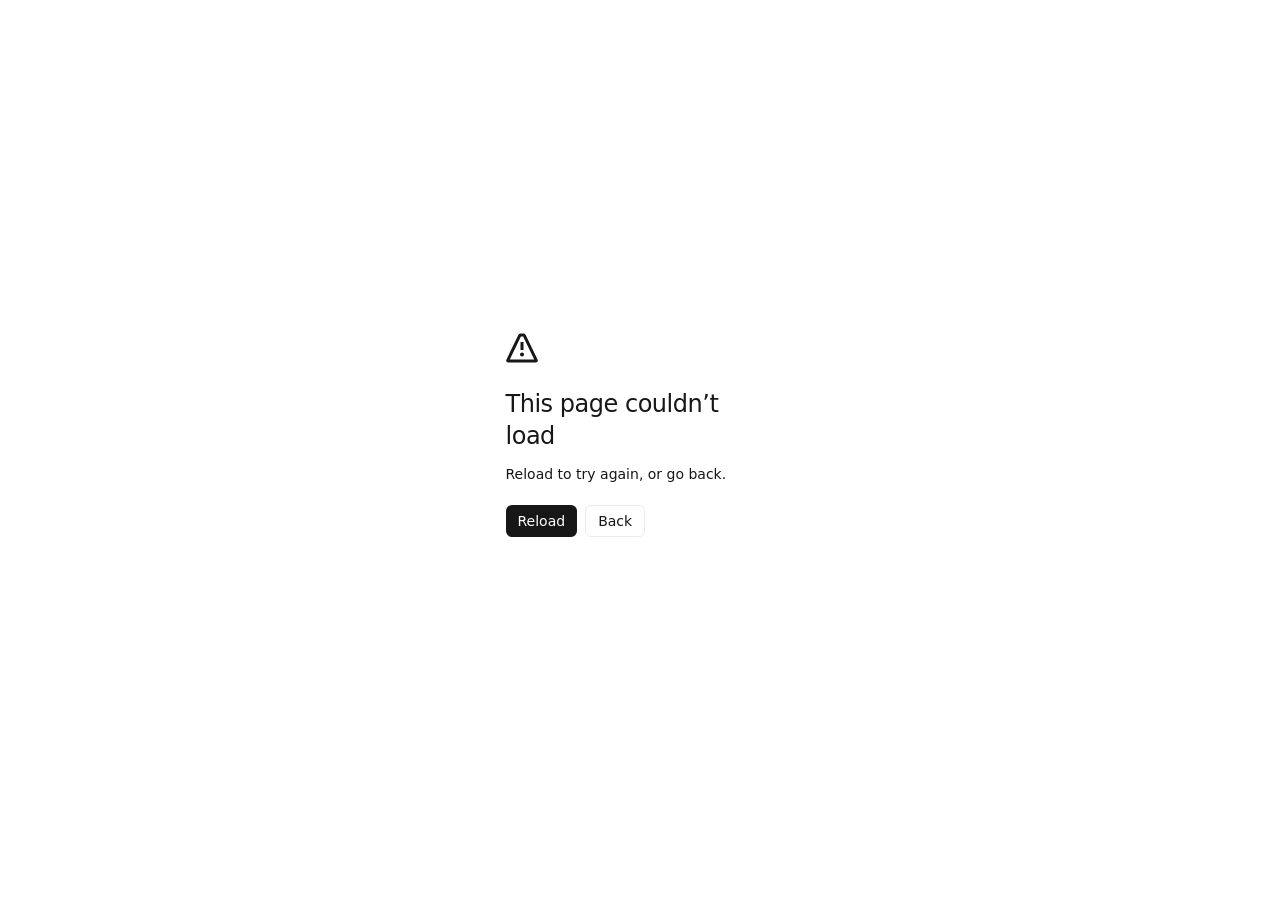
==== commit ebbf8d72: "Reverte alteração insegura nos metadados" ====
--- a/solucoes/business/index.html
+++ b/solucoes/business/index.html
@@ -1,2 +1,2 @@
 <!DOCTYPE html><html lang="pt-BR"><head><meta charSet="utf-8"/><meta name="viewport" content="width=device-width, initial-scale=1"/><link rel="stylesheet" href="/_next/static/css/index.oYXfUhdd.css" data-rsc-css-href="/_next/static/css/index.oYXfUhdd.css" data-precedence="vite-rsc/importer-resources"/><link rel="stylesheet" href="/_next/static/css/page.BEdf9dI7.css" data-rsc-css-href="/_next/static/css/page.BEdf9dI7.css" data-precedence="vite-rsc/importer-resources"/><link rel="stylesheet" href="/_next/static/css/SiteHeader.d0fq4UQh.css" data-precedence="vite-rsc/client-reference"/><link rel="modulepreload" fetchPriority="low" href="/_next/static/chunks/index-DTaq47w9.js"/><script src="/_next/static/chunks/rolldown-runtime-C60lm6uB.js" type="module" async=""></script><script src="/_next/static/chunks/framework-BgSIrAUN.js" type="module" async=""></script><link rel="modulepreload" href="/_next/static/chunks/layout-segment-context-B3TCcT_6.js" crossorigin=""/><link rel="modulepreload" href="/_next/static/chunks/ScrollExperience-DYYAgZIH.js" crossorigin=""/><link rel="modulepreload" href="/_next/static/chunks/SiteHeader-CY26dOe-.js" crossorigin=""/><script>Object.assign(((self[Symbol.for("vinext.navigationRuntime")]??={bootstrap:{routeManifest:null},functions:{}}).bootstrap.rsc??={rsc:[]}),{params:{"slug":"business"},nav:{"pathname":"/solucoes/business","searchParams":[]}})</script><link rel="modulepreload" href="/_next/static/chunks/index-DTaq47w9.js" />
-</head><body><main class="solution-landing solution-business"><div class="scroll-progress" aria-hidden="true"><span></span></div><header class="site-header shell app-site-header app-site-header--interior"><a class="brand" href="/#inicio" aria-label="Collar Capital — início"><img src="/images/logo-collar-areia.svg" alt="Collar Capital" width="153" height="47"/></a><nav class="desktop-nav" aria-label="Navegação principal"><a href="/#sobre">A Collar</a><a href="/#metodo">Como fazemos</a><div class="app-solutions-disclosure"><button class="app-solutions-trigger" type="button" aria-expanded="false" aria-controls="_R_56a_">Soluções <span class="app-solutions-chevron" aria-hidden="true"></span></button><div class="app-solutions-panel" id="_R_56a_" hidden=""><p class="app-solutions-kicker">Nosso ecossistema</p><ul class="app-solutions-list"><li><a class="app-solutions-link" href="/solucoes/wealth"><span class="app-solutions-number" aria-hidden="true">0<!-- -->1</span><span class="app-solutions-copy"><span class="app-solutions-name">Wealth</span><span class="app-solutions-subtitle">Patrimônio com propósito.</span></span><span class="app-solutions-arrow" aria-hidden="true">↗</span></a></li><li><a class="app-solutions-link" href="/solucoes/business" aria-current="page"><span class="app-solutions-number" aria-hidden="true">0<!-- -->2</span><span class="app-solutions-copy"><span class="app-solutions-name">Business</span><span class="app-solutions-subtitle">Negócios que criam valor.</span></span><span class="app-solutions-arrow" aria-hidden="true">↗</span></a></li><li><a class="app-solutions-link" href="/solucoes/global"><span class="app-solutions-number" aria-hidden="true">0<!-- -->3</span><span class="app-solutions-copy"><span class="app-solutions-name">Global</span><span class="app-solutions-subtitle">Fronteiras ampliadas.</span></span><span class="app-solutions-arrow" aria-hidden="true">↗</span></a></li><li><a class="app-solutions-link" href="/solucoes/intelligence"><span class="app-solutions-number" aria-hidden="true">0<!-- -->4</span><span class="app-solutions-copy"><span class="app-solutions-name">Intelligence</span><span class="app-solutions-subtitle">Informação que antecipa.</span></span><span class="app-solutions-arrow" aria-hidden="true">↗</span></a></li><li><a class="app-solutions-link" href="/solucoes/circle"><span class="app-solutions-number" aria-hidden="true">0<!-- -->5</span><span class="app-solutions-copy"><span class="app-solutions-name">Circle</span><span class="app-solutions-subtitle">Conexões que movimentam.</span></span><span class="app-solutions-arrow" aria-hidden="true">↗</span></a></li></ul></div></div><a href="/#inteligencia">Inteligência</a></nav><a class="header-cta" href="/#contato">Fale com a Collar <span aria-hidden="true">↗</span></a><details class="mobile-menu app-mobile-menu"><summary aria-label="Menu principal">Menu</summary><nav class="app-nav-mobile-panel" aria-label="Navegação principal móvel"><a href="/#sobre">A Collar</a><a href="/#metodo">Como fazemos</a><details class="app-mobile-solutions"><summary>Soluções <span class="app-solutions-chevron" aria-hidden="true"></span></summary><ul><li><a href="/solucoes/wealth"><span>Wealth</span><span aria-hidden="true">↗</span></a></li><li><a href="/solucoes/business" aria-current="page"><span>Business</span><span aria-hidden="true">↗</span></a></li><li><a href="/solucoes/global"><span>Global</span><span aria-hidden="true">↗</span></a></li><li><a href="/solucoes/intelligence"><span>Intelligence</span><span aria-hidden="true">↗</span></a></li><li><a href="/solucoes/circle"><span>Circle</span><span aria-hidden="true">↗</span></a></li></ul></details><a href="/#inteligencia">Inteligência</a><a href="/#contato">Fale com a Collar</a></nav></details></header><section class="lp-hero" id="inicio"><div class="shell lp-hero-grid"><div class="lp-hero-copy"><nav class="lp-breadcrumb" aria-label="Localização"><a href="/">Início</a><span aria-hidden="true">/</span><a href="/#solucoes">Soluções</a><span aria-hidden="true">/</span><span aria-current="page">Business</span></nav><p class="eyebrow"><span>02</span> Collar <!-- -->Business</p><h1>Negócios que criam valor.</h1><p class="lp-lead">Capital, estratégia e conexões para pensar os próximos movimentos do seu negócio.</p><a class="lp-button" href="#conversa">Fale sobre <!-- -->Business<!-- --> <span aria-hidden="true">↗</span></a></div><figure class="lp-hero-visual"><img src="/images/solution-companies.png" alt="Edifício corporativo de vidro com linhas geométricas ao entardecer" fetchPriority="high"/><figcaption><span>Collar <!-- -->Business</span><span>Uma visão integrada.</span></figcaption></figure></div></section><section class="lp-intro shell section-pad"><div class="section-label" data-reveal="fade"><p class="eyebrow"><span>01</span> Nosso olhar</p><p class="microcopy">Para empresas e empresários que buscam uma visão conectada entre estrutura financeira, estratégia e oportunidades.</p></div><div class="lp-intro-grid" data-reveal="up"><h2>Cada fase do negócio pede uma nova perspectiva.</h2><div><p class="lp-intro-lead">Estruturas de capital e soluções desenhadas para empresas e empresários crescerem com consistência, clareza e acesso.</p><p>As decisões de uma empresa se conectam à visão de quem empreende. Reunimos estrutura de capital, oportunidades e conexões em uma leitura que considera o negócio e o seu próximo momento.</p></div></div></section><section class="lp-services section-pad"><div class="shell"><div class="section-label" data-reveal="fade"><p class="eyebrow"><span>02</span> Possibilidades em <!-- -->Business</p><p class="microcopy light">Soluções conectadas<br/>ao seu momento.</p></div><h2 data-reveal="up">Diferentes caminhos.<br/><em>A mesma direção.</em></h2><div class="lp-feature-grid" data-stagger="true"><article><span class="lp-feature-number">0<!-- -->1</span><h3>Estrutura de capital</h3><p>Uma conversa sobre as necessidades do negócio e as possibilidades de estrutura para cada momento da sua trajetória.</p></article><article><span class="lp-feature-number">0<!-- -->2</span><h3>Oportunidades conectadas</h3><p>Conexões e acesso a especialistas para ampliar a leitura dos caminhos que podem fazer sentido para a empresa.</p></article><article><span class="lp-feature-number">0<!-- -->3</span><h3>Visão de negócio</h3><p>SCP e tecnologia B2B entre os temas que compõem nosso ecossistema de soluções para empresas e empresários.</p></article></div><p class="lp-service-note">Cada possibilidade é avaliada de acordo com seu contexto, objetivos e as condições aplicáveis.</p></div></section><section class="lp-faq shell section-pad"><div><p class="eyebrow"><span>03</span> Para ampliar a conversa</p><h2>Clareza antes<br/>do próximo passo.</h2></div><div><details><summary>Business é voltado a empresas ou empresários?<span aria-hidden="true">+</span></summary><p>A ambos. Essa frente considera a empresa e o olhar de quem empreende, conectando as necessidades do negócio à sua direção estratégica.</p></details><details><summary>Existe uma solução única para todos os negócios?<span aria-hidden="true">+</span></summary><p>A proposta é começar pelo contexto: fase da empresa, prioridades e próximos movimentos. A partir dessa leitura, a conversa se aprofunda nas possibilidades pertinentes a cada negócio.</p></details><details><summary>Quais temas fazem parte dessa frente?<span aria-hidden="true">+</span></summary><p>Estrutura de capital, SCP, oportunidades e tecnologia B2B compõem o escopo de Business. Converse com a equipe para entender como esses temas se relacionam ao momento da sua empresa.</p></details></div></section><section class="lp-contact section-pad" id="conversa"><div class="shell"><p class="eyebrow"><span>04</span> Uma nova conversa</p><h2>Vamos conversar sobre o próximo movimento do seu negócio.</h2><p>Conte-nos seu momento. Vamos ampliar essa perspectiva juntos.</p><a class="lp-button" href="https://www.instagram.com/collarcapital/" target="_blank" rel="noreferrer">Fale com a Collar <span aria-hidden="true">↗</span></a><span class="lp-contact-note">Converse com nossa equipe pelo Instagram.</span></div></section><section class="lp-related shell"><p class="eyebrow">Explore o ecossistema Collar</p><nav aria-label="Outras soluções"><a href="/solucoes/wealth">Wealth<span aria-hidden="true">↗</span></a><a href="/solucoes/global">Global<span aria-hidden="true">↗</span></a><a href="/solucoes/intelligence">Intelligence<span aria-hidden="true">↗</span></a><a href="/solucoes/circle">Circle<span aria-hidden="true">↗</span></a></nav></section><footer><div class="shell footer-top"><a href="/" aria-label="Voltar à home"><img src="/images/logo-collar-areia.svg" alt="Collar Capital" width="153" height="47"/></a><nav aria-label="Navegação do rodapé"><a href="/#sobre">A Collar</a><a href="/#metodo">Como fazemos</a><a href="/#solucoes">Soluções</a></nav><a href="/#contato">Fale com a Collar ↗</a></div><div class="shell footer-bottom"><span>© <!-- -->2026<!-- --> Collar Capital</span><span>Patrimônio · Estratégia · Conexões</span><a href="#inicio">Voltar ao topo ↑</a></div></footer></main><!--$--><!--/$--><div hidden=""><!--$--><div hidden=""><title>Collar Business — Negócios que criam valor.</title><meta name="description" content="Capital, estratégia e conexões para pensar os próximos movimentos do seu negócio."><meta property="og:title" content="Collar Business — Negócios que criam valor."><meta property="og:description" content="Capital, estratégia e conexões para pensar os próximos movimentos do seu negócio."><meta property="og:url" content="http://localhost:3000/solucoes/business"><meta property="og:type" content="website"><meta property="og:locale" content="pt_BR"><meta property="og:image" content="http://localhost:3000/images/solution-companies.png"><meta property="og:image:alt" content="Edifício corporativo de vidro com linhas geométricas ao entardecer"><meta name="twitter:card" content="summary_large_image"><meta name="twitter:title" content="Collar Business — Negócios que criam valor."><meta name="twitter:description" content="Capital, estratégia e conexões para pensar os próximos movimentos do seu negócio."><meta name="twitter:image" content="http://localhost:3000/images/solution-companies.png"><link rel="shortcut icon" href="/favicon.svg"><link rel="icon" href="/favicon.svg"><link rel="canonical" href="http://localhost:3000/solucoes/business"></div><!--/$--></div><script type="module" src="/_next/static/chunks/index-DTaq47w9.js" id="_R_" async=""></script><script>((self[Symbol.for("vinext.navigationRuntime")]??={bootstrap:{routeManifest:null},functions:{}}).bootstrap.rsc??={rsc:[]}).rsc.push("4:I[\"8c0f216c4604\",[],\"Children\",1]\n")</script><script>((self[Symbol.for("vinext.navigationRuntime")]??={bootstrap:{routeManifest:null},functions:{}}).bootstrap.rsc??={rsc:[]}).rsc.push("5:I[\"593f344dc510\",[],\"GlobalErrorBoundary\",1]\n")</script><script>((self[Symbol.for("vinext.navigationRuntime")]??={bootstrap:{routeManifest:null},functions:{}}).bootstrap.rsc??={rsc:[]}).rsc.push("6:I[\"0b874ad30386\",[],\"default\",1]\n")</script><script>((self[Symbol.for("vinext.navigationRuntime")]??={bootstrap:{routeManifest:null},functions:{}}).bootstrap.rsc??={rsc:[]}).rsc.push("7:I[\"593f344dc510\",[],\"ErrorBoundary\",1]\n")</script><script>((self[Symbol.for("vinext.navigationRuntime")]??={bootstrap:{routeManifest:null},functions:{}}).bootstrap.rsc??={rsc:[]}).rsc.push("8:I[\"15c18cfaeeff\",[],\"LayoutSegmentProvider\",1]\n")</script><script>((self[Symbol.for("vinext.navigationRuntime")]??={bootstrap:{routeManifest:null},functions:{}}).bootstrap.rsc??={rsc:[]}).rsc.push("9:I[\"8c0f216c4604\",[],\"Slot\",1]\n")</script><script>((self[Symbol.for("vinext.navigationRuntime")]??={bootstrap:{routeManifest:null},functions:{}}).bootstrap.rsc??={rsc:[]}).rsc.push("a:I[\"9276801271d6\",[],\"AppRouterScrollTarget\",1]\n")</script><script>((self[Symbol.for("vinext.navigationRuntime")]??={bootstrap:{routeManifest:null},functions:{}}).bootstrap.rsc??={rsc:[]}).rsc.push("b:I[\"593f344dc510\",[],\"RedirectBoundary\",1]\n")</script><script>((self[Symbol.for("vinext.navigationRuntime")]??={bootstrap:{routeManifest:null},functions:{}}).bootstrap.rsc??={rsc:[]}).rsc.push("c:\"$Sreact.suspense\"\n")</script><script>((self[Symbol.for("vinext.navigationRuntime")]??={bootstrap:{routeManifest:null},functions:{}}).bootstrap.rsc??={rsc:[]}).rsc.push(":HL[\"/_next/static/css/index.oYXfUhdd.css\",\"style\"     ]\n")</script><script>((self[Symbol.for("vinext.navigationRuntime")]??={bootstrap:{routeManifest:null},functions:{}}).bootstrap.rsc??={rsc:[]}).rsc.push("0:{\"__route\":\"route:/solucoes/business\",\"__interceptionContext\":null,\"__layoutIds\":[\"layout:/\"],\"__rootLayout\":\"/\",\"__sourcePage\":\"/solucoes/[slug]/page\",\"__vinext_streaming_metadata_body:route:/solucoes/business\":\"$L1\",\"__vinext_streaming_metadata_outlet:route:/solucoes/business\":\"$L2\",\"page:/solucoes/business\":\"$L3\",\"layout:/\":[[[[\"$\",\"link\",\"css:/_next/static/css/index.oYXfUhdd.css\",{\"rel\":\"stylesheet\",\"precedence\":\"vite-rsc/importer-resources\",\"href\":\"/_next/static/css/index.oYXfUhdd.css\",\"data-rsc-css-href\":\"/_next/static/css/index.oYXfUhdd.css\"}],\"$undefined\"],[\"$\",\"html\",null,{\"lang\":\"pt-BR\",\"children\":[\"$\",\"body\",null,{\"children\":[\"$\",\"$L4\",null,{}]}]}]],null],\"route:/solucoes/business\":[[[\"$\",\"meta\",null,{\"charSet\":\"utf-8\"}],null,[[\"$\",\"meta\",\"0\",{\"name\":\"viewport\",\"content\":\"width=device-width, initial-scale=1\"}]]],[\"$\",\"$L5\",null,{\"fallback\":\"$6\",\"children\":[\"$\",\"$L7\",null,{\"fallback\":\"$6\",\"children\":[\"$\",\"$L8\",null,{\"providerId\":\"layout:/\",\"segmentMap\":{\"children\":[\"solucoes\",\"business\"]},\"children\":[\"$\",\"$L9\",null,{\"id\":\"layout:/\",\"parallelSlots\":\"$undefined\",\"children\":[\"$\",\"$La\",null,{\"children\":[\"$\",\"$Lb\",null,{\"children\":[[\"$\",\"$L8\",null,{\"providerId\":\"page:/solucoes/business\",\"segmentMap\":{\"children\":[\"__PAGE__\"]},\"children\":[\"$\",\"$L9\",null,{\"id\":\"page:/solucoes/business\"}]}],[\"$\",\"$c\",null,{\"fallback\":null,\"children\":[\"$\",\"$L9\",null,{\"id\":\"__vinext_streaming_metadata_outlet:route:/solucoes/business\"}]}]]}]}]}]}]}]}],null,[\"$\",\"div\",null,{\"hidden\":true,\"children\":[\"$\",\"$c\",null,{\"fallback\":null,\"children\":[\"$\",\"$L9\",null,{\"id\":\"__vinext_streaming_metadata_body:route:/solucoes/business\"}]}]}]],\"__layoutFlags\":{\"layout:/\":\"s\"},\"__artifactCompatibility\":{\"schemaVersion\":1,\"graphVersion\":\"app-route-graph:8dd3f370a5a5fdb8\",\"deploymentVersion\":\"6b51cf91-e844-4e98-ac2d-1911c736448a\",\"appElementsSchemaVersion\":1,\"rscPayloadSchemaVersion\":1,\"rootBoundaryId\":\"/\",\"renderEpoch\":null},\"__renderObservation\":{\"schemaVersion\":1,\"output\":{\"kind\":\"app-rsc\",\"mountedSlotsFingerprint\":null,\"renderEpoch\":null,\"rootBoundaryId\":\"/\",\"routeId\":\"route:/solucoes/business\"},\"completeness\":\"partial\",\"boundaryOutcome\":{\"kind\":\"unknown\"},\"requestApis\":[{\"kind\":\"connection\",\"status\":\"unknown\"},{\"kind\":\"cookies\",\"status\":\"unknown\"},{\"kind\":\"draftMode\",\"status\":\"unknown\"},{\"kind\":\"headers\",\"status\":\"observed\"},{\"kind\":\"params\",\"status\":\"observed\"},{\"kind\":\"searchParams\",\"status\":\"unknown\"}],\"dynamicFetches\":[],\"cacheTags\":[\"/solucoes/business\",\"_N_T_/layout\",\"_N_T_/solucoes/[slug]/layout\",\"_N_T_/solucoes/[slug]/page\",\"_N_T_/solucoes/business\",\"_N_T_/solucoes/layout\"],\"pathTags\":[\"/solucoes/business\"],\"cacheability\":\"unknown\",\"downgrade\":{\"target\":\"freshRender\",\"reasons\":[{\"code\":\"CP_DOWNGRADE_CACHEABILITY_UNKNOWN\",\"target\":\"freshRender\"},{\"code\":\"CP_DOWNGRADE_INCOMPLETE_OBSERVATION\",\"completeness\":\"partial\",\"target\":\"freshRender\"},{\"code\":\"CP_DOWNGRADE_UNKNOWN_REQUEST_API\",\"requestApi\":\"connection\",\"target\":\"freshRender\"},{\"code\":\"CP_DOWNGRADE_UNKNOWN_REQUEST_API\",\"requestApi\":\"cookies\",\"target\":\"freshRender\"},{\"code\":\"CP_DOWNGRADE_UNKNOWN_REQUEST_API\",\"requestApi\":\"draftMode\",\"target\":\"freshRender\"},{\"code\":\"CP_DOWNGRADE_PRIVATE_REQUEST_API\",\"requestApi\":\"headers\",\"target\":\"private\"},{\"code\":\"CP_DOWNGRADE_PUBLIC_REQUEST_API\",\"requestApi\":\"params\",\"target\":\"publicVariant\"},{\"code\":\"CP_DOWNGRADE_UNKNOWN_REQUEST_API\",\"requestApi\":\"searchParams\",\"target\":\"freshRender\"}],\"fallback\":{\"kind\":\"breakerFallback\",\"code\":\"CP_PRIVATE_DYNAMIC_DOWNGRADE\",\"mode\":\"renderFresh\",\"scope\":\"affectedOutput\",\"fields\":{\"reasonCodes\":[\"CP_DOWNGRADE_CACHEABILITY_UNKNOWN\",\"CP_DOWNGRADE_INCOMPLETE_OBSERVATION\",\"CP_DOWNGRADE_UNKNOWN_REQUEST_API\",\"CP_DOWNGRADE_UNKNOWN_REQUEST_API\",\"CP_DOWNGRADE_UNKNOWN_REQUEST_API\",\"CP_DOWNGRADE_PRIVATE_REQUEST_API\",\"CP_DOWNGRADE_PUBLIC_REQUEST_API\",\"CP_DOWNGRADE_UNKNOWN_REQUEST_API\"],\"target\":\"freshRender\"}},\"isPublicCacheCandidate\":false}}}\n")</script><script>((self[Symbol.for("vinext.navigationRuntime")]??={bootstrap:{routeManifest:null},functions:{}}).bootstrap.rsc??={rsc:[]}).rsc.push("d:T4ec,")</script><script>((self[Symbol.for("vinext.navigationRuntime")]??={bootstrap:{routeManifest:null},functions:{}}).bootstrap.rsc??={rsc:[]}).rsc.push("\u003ctitle\u003eCollar Business — Negócios que criam valor.\u003c/title\u003e\u003cmeta name=\"description\" content=\"Capital, estratégia e conexões para pensar os próximos movimentos do seu negócio.\"\u003e\u003cmeta property=\"og:title\" content=\"Collar Business — Negócios que criam valor.\"\u003e\u003cmeta property=\"og:description\" content=\"Capital, estratégia e conexões para pensar os próximos movimentos do seu negócio.\"\u003e\u003cmeta property=\"og:url\" content=\"http://localhost:3000/solucoes/business\"\u003e\u003cmeta property=\"og:type\" content=\"website\"\u003e\u003cmeta property=\"og:locale\" content=\"pt_BR\"\u003e\u003cmeta property=\"og:image\" content=\"http://localhost:3000/images/solution-companies.png\"\u003e\u003cmeta property=\"og:image:alt\" content=\"Edifício corporativo de vidro com linhas geométricas ao entardecer\"\u003e\u003cmeta name=\"twitter:card\" content=\"summary_large_image\"\u003e\u003cmeta name=\"twitter:title\" content=\"Collar Business — Negócios que criam valor.\"\u003e\u003cmeta name=\"twitter:description\" content=\"Capital, estratégia e conexões para pensar os próximos movimentos do seu negócio.\"\u003e\u003cmeta name=\"twitter:image\" content=\"http://localhost:3000/images/solution-companies.png\"\u003e\u003clink rel=\"shortcut icon\" href=\"/favicon.svg\"\u003e\u003clink rel=\"icon\" href=\"/favicon.svg\"\u003e\u003clink rel=\"canonical\" href=\"http://localhost:3000/solucoes/business\"\u003e")</script><script>((self[Symbol.for("vinext.navigationRuntime")]??={bootstrap:{routeManifest:null},functions:{}}).bootstrap.rsc??={rsc:[]}).rsc.push("1:[\"$\",\"div\",null,{\"hidden\":true,\"dangerouslySetInnerHTML\":{\"__html\":\"$d\"}}]\n")</script><script>((self[Symbol.for("vinext.navigationRuntime")]??={bootstrap:{routeManifest:null},functions:{}}).bootstrap.rsc??={rsc:[]}).rsc.push("2:null\n")</script><script>((self[Symbol.for("vinext.navigationRuntime")]??={bootstrap:{routeManifest:null},functions:{}}).bootstrap.rsc??={rsc:[]}).rsc.push(":HL[\"/_next/static/css/page.BEdf9dI7.css\",\"style\"     ]\n")</script><script>((self[Symbol.for("vinext.navigationRuntime")]??={bootstrap:{routeManifest:null},functions:{}}).bootstrap.rsc??={rsc:[]}).rsc.push("3:[[[\"$\",\"link\",\"css:/_next/static/css/page.BEdf9dI7.css\",{\"rel\":\"stylesheet\",\"precedence\":\"vite-rsc/importer-resources\",\"href\":\"/_next/static/css/page.BEdf9dI7.css\",\"data-rsc-css-href\":\"/_next/static/css/page.BEdf9dI7.css\"}],\"$undefined\"],\"$Le\"]\n")</script><script>((self[Symbol.for("vinext.navigationRuntime")]??={bootstrap:{routeManifest:null},functions:{}}).bootstrap.rsc??={rsc:[]}).rsc.push("f:I[\"a3761f8478a2\",[],\"default\",1]\n")</script><script>((self[Symbol.for("vinext.navigationRuntime")]??={bootstrap:{routeManifest:null},functions:{}}).bootstrap.rsc??={rsc:[]}).rsc.push("10:I[\"fb8df7f31d30\",[],\"default\",1]\n")</script><script>((self[Symbol.for("vinext.navigationRuntime")]??={bootstrap:{routeManifest:null},functions:{}}).bootstrap.rsc??={rsc:[]}).rsc.push(":HL[\"/images/solution-companies.png\",\"image\",{\"fetchPriority\":\"high\"}]\n")</script><script>((self[Symbol.for("vinext.navigationRuntime")]??={bootstrap:{routeManifest:null},functions:{}}).bootstrap.rsc??={rsc:[]}).rsc.push("e:[\"$\",\"main\",null,{\"className\":\"solution-landing solution-business\",\"children\":[[\"$\",\"$Lf\",null,{}],[\"$\",\"$L10\",null,{\"solutionSlug\":\"business\"}],[\"$\",\"section\",null,{\"className\":\"lp-hero\",\"id\":\"inicio\",\"children\":[\"$\",\"div\",null,{\"className\":\"shell lp-hero-grid\",\"children\":[[\"$\",\"div\",null,{\"className\":\"lp-hero-copy\",\"children\":[[\"$\",\"nav\",null,{\"className\":\"lp-breadcrumb\",\"aria-label\":\"Localização\",\"children\":[[\"$\",\"a\",null,{\"href\":\"/\",\"children\":\"Início\"}],[\"$\",\"span\",null,{\"aria-hidden\":\"true\",\"children\":\"/\"}],[\"$\",\"a\",null,{\"href\":\"/#solucoes\",\"children\":\"Soluções\"}],[\"$\",\"span\",null,{\"aria-hidden\":\"true\",\"children\":\"/\"}],[\"$\",\"span\",null,{\"aria-current\":\"page\",\"children\":\"Business\"}]]}],[\"$\",\"p\",null,{\"className\":\"eyebrow\",\"children\":[[\"$\",\"span\",null,{\"children\":\"02\"}],\" Collar \",\"Business\"]}],[\"$\",\"h1\",null,{\"children\":\"Negócios que criam valor.\"}],[\"$\",\"p\",null,{\"className\":\"lp-lead\",\"children\":\"Capital, estratégia e conexões para pensar os próximos movimentos do seu negócio.\"}],[\"$\",\"a\",null,{\"className\":\"lp-button\",\"href\":\"#conversa\",\"children\":[\"Fale sobre \",\"Business\",\" \",[\"$\",\"span\",null,{\"aria-hidden\":\"true\",\"children\":\"↗\"}]]}]]}],[\"$\",\"figure\",null,{\"className\":\"lp-hero-visual\",\"children\":[[\"$\",\"img\",null,{\"src\":\"/images/solution-companies.png\",\"alt\":\"Edifício corporativo de vidro com linhas geométricas ao entardecer\",\"fetchPriority\":\"high\"}],[\"$\",\"figcaption\",null,{\"children\":[[\"$\",\"span\",null,{\"children\":[\"Collar \",\"Business\"]}],[\"$\",\"span\",null,{\"children\":\"Uma visão integrada.\"}]]}]]}]]}]}],[\"$\",\"section\",null,{\"className\":\"lp-intro shell section-pad\",\"children\":[[\"$\",\"div\",null,{\"className\":\"section-label\",\"data-reveal\":\"fade\",\"children\":[[\"$\",\"p\",null,{\"className\":\"eyebrow\",\"children\":[[\"$\",\"span\",null,{\"children\":\"01\"}],\" Nosso olhar\"]}],[\"$\",\"p\",null,{\"className\":\"microcopy\",\"children\":\"Para empresas e empresários que buscam uma visão conectada entre estrutura financeira, estratégia e oportunidades.\"}]]}],[\"$\",\"div\",null,{\"className\":\"lp-intro-grid\",\"data-reveal\":\"up\",\"children\":[[\"$\",\"h2\",null,{\"children\":\"Cada fase do negócio pede uma nova perspectiva.\"}],[\"$\",\"div\",null,{\"children\":[[\"$\",\"p\",null,{\"className\":\"lp-intro-lead\",\"children\":\"Estruturas de capital e soluções desenhadas para empresas e empresários crescerem com consistência, clareza e acesso.\"}],[\"$\",\"p\",null,{\"children\":\"As decisões de uma empresa se conectam à visão de quem empreende. Reunimos estrutura de capital, oportunidades e conexões em uma leitura que considera o negócio e o seu próximo momento.\"}]]}]]}]]}],[\"$\",\"section\",null,{\"className\":\"lp-services section-pad\",\"children\":[\"$\",\"div\",null,{\"className\":\"shell\",\"children\":[[\"$\",\"div\",null,{\"className\":\"section-label\",\"data-reveal\":\"fade\",\"children\":[[\"$\",\"p\",null,{\"className\":\"eyebrow\",\"children\":[[\"$\",\"span\",null,{\"children\":\"02\"}],\" Possibilidades em \",\"Business\"]}],[\"$\",\"p\",null,{\"className\":\"microcopy light\",\"children\":[\"Soluções conectadas\",[\"$\",\"br\",null,{}],\"ao seu momento.\"]}]]}],[\"$\",\"h2\",null,{\"data-reveal\":\"up\",\"children\":[\"Diferentes caminhos.\",[\"$\",\"br\",null,{}],[\"$\",\"em\",null,{\"children\":\"A mesma direção.\"}]]}],[\"$\",\"div\",null,{\"className\":\"lp-feature-grid\",\"data-stagger\":true,\"children\":[[\"$\",\"article\",\"Estrutura de capital\",{\"children\":[[\"$\",\"span\",null,{\"className\":\"lp-feature-number\",\"children\":[\"0\",1]}],[\"$\",\"h3\",null,{\"children\":\"Estrutura de capital\"}],[\"$\",\"p\",null,{\"children\":\"Uma conversa sobre as necessidades do negócio e as possibilidades de estrutura para cada momento da sua trajetória.\"}]]}],[\"$\",\"article\",\"Oportunidades conectadas\",{\"children\":[[\"$\",\"span\",null,{\"className\":\"lp-feature-number\",\"children\":[\"0\",2]}],[\"$\",\"h3\",null,{\"children\":\"Oportunidades conectadas\"}],[\"$\",\"p\",null,{\"children\":\"Conexões e acesso a especialistas para ampliar a leitura dos caminhos que podem fazer sentido para a empresa.\"}]]}],[\"$\",\"article\",\"Visão de negócio\",{\"children\":[[\"$\",\"span\",null,{\"className\":\"lp-feature-number\",\"children\":[\"0\",3]}],[\"$\",\"h3\",null,{\"children\":\"Visão de negócio\"}],[\"$\",\"p\",null,{\"children\":\"SCP e tecnologia B2B entre os temas que compõem nosso ecossistema de soluções para empresas e empresários.\"}]]}]]}],[\"$\",\"p\",null,{\"className\":\"lp-service-note\",\"children\":\"Cada possibilidade é avaliada de acordo com seu contexto, objetivos e as condições aplicáveis.\"}]]}]}],[\"$\",\"section\",null,{\"className\":\"lp-faq shell section-pad\",\"children\":[[\"$\",\"div\",null,{\"children\":[[\"$\",\"p\",null,{\"className\":\"eyebrow\",\"children\":[\"$L11\",\" Para ampliar a conversa\"]}],\"$L12\"]}],\"$L13\"]}],\"$L14\",\"$L15\",\"$L16\"]}]\n")</script><script>((self[Symbol.for("vinext.navigationRuntime")]??={bootstrap:{routeManifest:null},functions:{}}).bootstrap.rsc??={rsc:[]}).rsc.push(":HL[\"/images/logo-collar-areia.svg\",\"image\"]\n")</script><script>((self[Symbol.for("vinext.navigationRuntime")]??={bootstrap:{routeManifest:null},functions:{}}).bootstrap.rsc??={rsc:[]}).rsc.push("11:[\"$\",\"span\",null,{\"children\":\"03\"}]\n")</script><script>((self[Symbol.for("vinext.navigationRuntime")]??={bootstrap:{routeManifest:null},functions:{}}).bootstrap.rsc??={rsc:[]}).rsc.push("12:[\"$\",\"h2\",null,{\"children\":[\"Clareza antes\",[\"$\",\"br\",null,{}],\"do próximo passo.\"]}]\n")</script><script>((self[Symbol.for("vinext.navigationRuntime")]??={bootstrap:{routeManifest:null},functions:{}}).bootstrap.rsc??={rsc:[]}).rsc.push("13:[\"$\",\"div\",null,{\"children\":[[\"$\",\"details\",\"Business é voltado a empresas ou empresários?\",{\"children\":[[\"$\",\"summary\",null,{\"children\":[\"Business é voltado a empresas ou empresários?\",[\"$\",\"span\",null,{\"aria-hidden\":\"true\",\"children\":\"+\"}]]}],[\"$\",\"p\",null,{\"children\":\"A ambos. Essa frente considera a empresa e o olhar de quem empreende, conectando as necessidades do negócio à sua direção estratégica.\"}]]}],[\"$\",\"details\",\"Existe uma solução única para todos os negócios?\",{\"children\":[[\"$\",\"summary\",null,{\"children\":[\"Existe uma solução única para todos os negócios?\",[\"$\",\"span\",null,{\"aria-hidden\":\"true\",\"children\":\"+\"}]]}],[\"$\",\"p\",null,{\"children\":\"A proposta é começar pelo contexto: fase da empresa, prioridades e próximos movimentos. A partir dessa leitura, a conversa se aprofunda nas possibilidades pertinentes a cada negócio.\"}]]}],[\"$\",\"details\",\"Quais temas fazem parte dessa frente?\",{\"children\":[[\"$\",\"summary\",null,{\"children\":[\"Quais temas fazem parte dessa frente?\",[\"$\",\"span\",null,{\"aria-hidden\":\"true\",\"children\":\"+\"}]]}],[\"$\",\"p\",null,{\"children\":\"Estrutura de capital, SCP, oportunidades e tecnologia B2B compõem o escopo de Business. Converse com a equipe para entender como esses temas se relacionam ao momento da sua empresa.\"}]]}]]}]\n")</script><script>((self[Symbol.for("vinext.navigationRuntime")]??={bootstrap:{routeManifest:null},functions:{}}).bootstrap.rsc??={rsc:[]}).rsc.push("14:[\"$\",\"section\",null,{\"className\":\"lp-contact section-pad\",\"id\":\"conversa\",\"children\":[\"$\",\"div\",null,{\"className\":\"shell\",\"children\":[[\"$\",\"p\",null,{\"className\":\"eyebrow\",\"children\":[[\"$\",\"span\",null,{\"children\":\"04\"}],\" Uma nova conversa\"]}],[\"$\",\"h2\",null,{\"children\":\"Vamos conversar sobre o próximo movimento do seu negócio.\"}],[\"$\",\"p\",null,{\"children\":\"Conte-nos seu momento. Vamos ampliar essa perspectiva juntos.\"}],[\"$\",\"a\",null,{\"className\":\"lp-button\",\"href\":\"https://www.instagram.com/collarcapital/\",\"target\":\"_blank\",\"rel\":\"noreferrer\",\"children\":[\"Fale com a Collar \",[\"$\",\"span\",null,{\"aria-hidden\":\"true\",\"children\":\"↗\"}]]}],[\"$\",\"span\",null,{\"className\":\"lp-contact-note\",\"children\":\"Converse com nossa equipe pelo Instagram.\"}]]}]}]\n")</script><script>((self[Symbol.for("vinext.navigationRuntime")]??={bootstrap:{routeManifest:null},functions:{}}).bootstrap.rsc??={rsc:[]}).rsc.push("15:[\"$\",\"section\",null,{\"className\":\"lp-related shell\",\"children\":[[\"$\",\"p\",null,{\"className\":\"eyebrow\",\"children\":\"Explore o ecossistema Collar\"}],[\"$\",\"nav\",null,{\"aria-label\":\"Outras soluções\",\"children\":[[\"$\",\"a\",\"wealth\",{\"href\":\"/solucoes/wealth\",\"children\":[\"Wealth\",[\"$\",\"span\",null,{\"aria-hidden\":\"true\",\"children\":\"↗\"}]]}],[\"$\",\"a\",\"global\",{\"href\":\"/solucoes/global\",\"children\":[\"Global\",[\"$\",\"span\",null,{\"aria-hidden\":\"true\",\"children\":\"↗\"}]]}],[\"$\",\"a\",\"intelligence\",{\"href\":\"/solucoes/intelligence\",\"children\":[\"Intelligence\",[\"$\",\"span\",null,{\"aria-hidden\":\"true\",\"children\":\"↗\"}]]}],[\"$\",\"a\",\"circle\",{\"href\":\"/solucoes/circle\",\"children\":[\"Circle\",[\"$\",\"span\",null,{\"aria-hidden\":\"true\",\"children\":\"↗\"}]]}]]}]]}]\n")</script><script>((self[Symbol.for("vinext.navigationRuntime")]??={bootstrap:{routeManifest:null},functions:{}}).bootstrap.rsc??={rsc:[]}).rsc.push("16:[\"$\",\"footer\",null,{\"children\":[[\"$\",\"div\",null,{\"className\":\"shell footer-top\",\"children\":[[\"$\",\"a\",null,{\"href\":\"/\",\"aria-label\":\"Voltar à home\",\"children\":[\"$\",\"img\",null,{\"src\":\"/images/logo-collar-areia.svg\",\"alt\":\"Collar Capital\",\"width\":\"153\",\"height\":\"47\"}]}],[\"$\",\"nav\",null,{\"aria-label\":\"Navegação do rodapé\",\"children\":[[\"$\",\"a\",null,{\"href\":\"/#sobre\",\"children\":\"A Collar\"}],[\"$\",\"a\",null,{\"href\":\"/#metodo\",\"children\":\"Como fazemos\"}],[\"$\",\"a\",null,{\"href\":\"/#solucoes\",\"children\":\"Soluções\"}]]}],[\"$\",\"a\",null,{\"href\":\"/#contato\",\"children\":\"Fale com a Collar ↗\"}]]}],[\"$\",\"div\",null,{\"className\":\"shell footer-bottom\",\"children\":[[\"$\",\"span\",null,{\"children\":[\"© \",2026,\" Collar Capital\"]}],[\"$\",\"span\",null,{\"children\":\"Patrimônio · Estratégia · Conexões\"}],[\"$\",\"a\",null,{\"href\":\"#inicio\",\"children\":\"Voltar ao topo ↑\"}]]}]]}]\n")</script><script>Object.assign(((self[Symbol.for("vinext.navigationRuntime")]??={bootstrap:{routeManifest:null},functions:{}}).bootstrap.rsc??={rsc:[]}),{"initialCacheKind":"dynamic"});((self[Symbol.for("vinext.navigationRuntime")]??={bootstrap:{routeManifest:null},functions:{}}).bootstrap.rsc??={rsc:[]}).done=true</script></body></html>+</head><body><main class="solution-landing solution-business"><div class="scroll-progress" aria-hidden="true"><span></span></div><header class="site-header shell app-site-header app-site-header--interior"><a class="brand" href="/#inicio" aria-label="Collar Capital — início"><img src="/images/logo-collar-areia.svg" alt="Collar Capital" width="153" height="47"/></a><nav class="desktop-nav" aria-label="Navegação principal"><a href="/#sobre">A Collar</a><a href="/#metodo">Como fazemos</a><div class="app-solutions-disclosure"><button class="app-solutions-trigger" type="button" aria-expanded="false" aria-controls="_R_56a_">Soluções <span class="app-solutions-chevron" aria-hidden="true"></span></button><div class="app-solutions-panel" id="_R_56a_" hidden=""><p class="app-solutions-kicker">Nosso ecossistema</p><ul class="app-solutions-list"><li><a class="app-solutions-link" href="/solucoes/wealth"><span class="app-solutions-number" aria-hidden="true">0<!-- -->1</span><span class="app-solutions-copy"><span class="app-solutions-name">Wealth</span><span class="app-solutions-subtitle">Patrimônio com propósito.</span></span><span class="app-solutions-arrow" aria-hidden="true">↗</span></a></li><li><a class="app-solutions-link" href="/solucoes/business" aria-current="page"><span class="app-solutions-number" aria-hidden="true">0<!-- -->2</span><span class="app-solutions-copy"><span class="app-solutions-name">Business</span><span class="app-solutions-subtitle">Negócios que criam valor.</span></span><span class="app-solutions-arrow" aria-hidden="true">↗</span></a></li><li><a class="app-solutions-link" href="/solucoes/global"><span class="app-solutions-number" aria-hidden="true">0<!-- -->3</span><span class="app-solutions-copy"><span class="app-solutions-name">Global</span><span class="app-solutions-subtitle">Fronteiras ampliadas.</span></span><span class="app-solutions-arrow" aria-hidden="true">↗</span></a></li><li><a class="app-solutions-link" href="/solucoes/intelligence"><span class="app-solutions-number" aria-hidden="true">0<!-- -->4</span><span class="app-solutions-copy"><span class="app-solutions-name">Intelligence</span><span class="app-solutions-subtitle">Informação que antecipa.</span></span><span class="app-solutions-arrow" aria-hidden="true">↗</span></a></li><li><a class="app-solutions-link" href="/solucoes/circle"><span class="app-solutions-number" aria-hidden="true">0<!-- -->5</span><span class="app-solutions-copy"><span class="app-solutions-name">Circle</span><span class="app-solutions-subtitle">Conexões que movimentam.</span></span><span class="app-solutions-arrow" aria-hidden="true">↗</span></a></li></ul></div></div><a href="/#inteligencia">Inteligência</a></nav><a class="header-cta" href="/#contato">Fale com a Collar <span aria-hidden="true">↗</span></a><details class="mobile-menu app-mobile-menu"><summary aria-label="Menu principal">Menu</summary><nav class="app-nav-mobile-panel" aria-label="Navegação principal móvel"><a href="/#sobre">A Collar</a><a href="/#metodo">Como fazemos</a><details class="app-mobile-solutions"><summary>Soluções <span class="app-solutions-chevron" aria-hidden="true"></span></summary><ul><li><a href="/solucoes/wealth"><span>Wealth</span><span aria-hidden="true">↗</span></a></li><li><a href="/solucoes/business" aria-current="page"><span>Business</span><span aria-hidden="true">↗</span></a></li><li><a href="/solucoes/global"><span>Global</span><span aria-hidden="true">↗</span></a></li><li><a href="/solucoes/intelligence"><span>Intelligence</span><span aria-hidden="true">↗</span></a></li><li><a href="/solucoes/circle"><span>Circle</span><span aria-hidden="true">↗</span></a></li></ul></details><a href="/#inteligencia">Inteligência</a><a href="/#contato">Fale com a Collar</a></nav></details></header><section class="lp-hero" id="inicio"><div class="shell lp-hero-grid"><div class="lp-hero-copy"><nav class="lp-breadcrumb" aria-label="Localização"><a href="/">Início</a><span aria-hidden="true">/</span><a href="/#solucoes">Soluções</a><span aria-hidden="true">/</span><span aria-current="page">Business</span></nav><p class="eyebrow"><span>02</span> Collar <!-- -->Business</p><h1>Negócios que criam valor.</h1><p class="lp-lead">Capital, estratégia e conexões para pensar os próximos movimentos do seu negócio.</p><a class="lp-button" href="#conversa">Fale sobre <!-- -->Business<!-- --> <span aria-hidden="true">↗</span></a></div><figure class="lp-hero-visual"><img src="/images/solution-companies.png" alt="Edifício corporativo de vidro com linhas geométricas ao entardecer" fetchPriority="high"/><figcaption><span>Collar <!-- -->Business</span><span>Uma visão integrada.</span></figcaption></figure></div></section><section class="lp-intro shell section-pad"><div class="section-label" data-reveal="fade"><p class="eyebrow"><span>01</span> Nosso olhar</p><p class="microcopy">Para empresas e empresários que buscam uma visão conectada entre estrutura financeira, estratégia e oportunidades.</p></div><div class="lp-intro-grid" data-reveal="up"><h2>Cada fase do negócio pede uma nova perspectiva.</h2><div><p class="lp-intro-lead">Estruturas de capital e soluções desenhadas para empresas e empresários crescerem com consistência, clareza e acesso.</p><p>As decisões de uma empresa se conectam à visão de quem empreende. Reunimos estrutura de capital, oportunidades e conexões em uma leitura que considera o negócio e o seu próximo momento.</p></div></div></section><section class="lp-services section-pad"><div class="shell"><div class="section-label" data-reveal="fade"><p class="eyebrow"><span>02</span> Possibilidades em <!-- -->Business</p><p class="microcopy light">Soluções conectadas<br/>ao seu momento.</p></div><h2 data-reveal="up">Diferentes caminhos.<br/><em>A mesma direção.</em></h2><div class="lp-feature-grid" data-stagger="true"><article><span class="lp-feature-number">0<!-- -->1</span><h3>Estrutura de capital</h3><p>Uma conversa sobre as necessidades do negócio e as possibilidades de estrutura para cada momento da sua trajetória.</p></article><article><span class="lp-feature-number">0<!-- -->2</span><h3>Oportunidades conectadas</h3><p>Conexões e acesso a especialistas para ampliar a leitura dos caminhos que podem fazer sentido para a empresa.</p></article><article><span class="lp-feature-number">0<!-- -->3</span><h3>Visão de negócio</h3><p>SCP e tecnologia B2B entre os temas que compõem nosso ecossistema de soluções para empresas e empresários.</p></article></div><p class="lp-service-note">Cada possibilidade é avaliada de acordo com seu contexto, objetivos e as condições aplicáveis.</p></div></section><section class="lp-faq shell section-pad"><div><p class="eyebrow"><span>03</span> Para ampliar a conversa</p><h2>Clareza antes<br/>do próximo passo.</h2></div><div><details><summary>Business é voltado a empresas ou empresários?<span aria-hidden="true">+</span></summary><p>A ambos. Essa frente considera a empresa e o olhar de quem empreende, conectando as necessidades do negócio à sua direção estratégica.</p></details><details><summary>Existe uma solução única para todos os negócios?<span aria-hidden="true">+</span></summary><p>A proposta é começar pelo contexto: fase da empresa, prioridades e próximos movimentos. A partir dessa leitura, a conversa se aprofunda nas possibilidades pertinentes a cada negócio.</p></details><details><summary>Quais temas fazem parte dessa frente?<span aria-hidden="true">+</span></summary><p>Estrutura de capital, SCP, oportunidades e tecnologia B2B compõem o escopo de Business. Converse com a equipe para entender como esses temas se relacionam ao momento da sua empresa.</p></details></div></section><section class="lp-contact section-pad" id="conversa"><div class="shell"><p class="eyebrow"><span>04</span> Uma nova conversa</p><h2>Vamos conversar sobre o próximo movimento do seu negócio.</h2><p>Conte-nos seu momento. Vamos ampliar essa perspectiva juntos.</p><a class="lp-button" href="https://www.instagram.com/collarcapital/" target="_blank" rel="noreferrer">Fale com a Collar <span aria-hidden="true">↗</span></a><span class="lp-contact-note">Converse com nossa equipe pelo Instagram.</span></div></section><section class="lp-related shell"><p class="eyebrow">Explore o ecossistema Collar</p><nav aria-label="Outras soluções"><a href="/solucoes/wealth">Wealth<span aria-hidden="true">↗</span></a><a href="/solucoes/global">Global<span aria-hidden="true">↗</span></a><a href="/solucoes/intelligence">Intelligence<span aria-hidden="true">↗</span></a><a href="/solucoes/circle">Circle<span aria-hidden="true">↗</span></a></nav></section><footer><div class="shell footer-top"><a href="/" aria-label="Voltar à home"><img src="/images/logo-collar-areia.svg" alt="Collar Capital" width="153" height="47"/></a><nav aria-label="Navegação do rodapé"><a href="/#sobre">A Collar</a><a href="/#metodo">Como fazemos</a><a href="/#solucoes">Soluções</a></nav><a href="/#contato">Fale com a Collar ↗</a></div><div class="shell footer-bottom"><span>© <!-- -->2026<!-- --> Collar Capital</span><span>Patrimônio · Estratégia · Conexões</span><a href="#inicio">Voltar ao topo ↑</a></div></footer></main><!--$--><!--/$--><div hidden=""><!--$--><div hidden=""><title>Collar Business — Negócios que criam valor.</title><meta name="description" content="Capital, estratégia e conexões para pensar os próximos movimentos do seu negócio."><meta property="og:title" content="Collar Business — Negócios que criam valor."><meta property="og:description" content="Capital, estratégia e conexões para pensar os próximos movimentos do seu negócio."><meta property="og:url" content="http://localhost:3000/solucoes/business"><meta property="og:type" content="website"><meta property="og:locale" content="pt_BR"><meta property="og:image" content="http://localhost:3000/images/solution-companies.png"><meta property="og:image:alt" content="Edifício corporativo de vidro com linhas geométricas ao entardecer"><meta name="twitter:card" content="summary_large_image"><meta name="twitter:title" content="Collar Business — Negócios que criam valor."><meta name="twitter:description" content="Capital, estratégia e conexões para pensar os próximos movimentos do seu negócio."><meta name="twitter:image" content="http://localhost:3000/images/solution-companies.png"><link rel="shortcut icon" href="/favicon.ico?v=2"><link rel="icon" href="/favicon.ico?v=2" type="image/x-icon" sizes="32x32"><link rel="icon" href="/favicon-v2.png?v=2" type="image/png" sizes="512x512"><link rel="apple-touch-icon" href="/apple-touch-icon.png?v=2" type="image/png" sizes="180x180"><link rel="canonical" href="http://localhost:3000/solucoes/business"></div><!--/$--></div><script type="module" src="/_next/static/chunks/index-DTaq47w9.js" id="_R_" async=""></script><script>((self[Symbol.for("vinext.navigationRuntime")]??={bootstrap:{routeManifest:null},functions:{}}).bootstrap.rsc??={rsc:[]}).rsc.push("4:I[\"8c0f216c4604\",[],\"Children\",1]\n")</script><script>((self[Symbol.for("vinext.navigationRuntime")]??={bootstrap:{routeManifest:null},functions:{}}).bootstrap.rsc??={rsc:[]}).rsc.push("5:I[\"593f344dc510\",[],\"GlobalErrorBoundary\",1]\n")</script><script>((self[Symbol.for("vinext.navigationRuntime")]??={bootstrap:{routeManifest:null},functions:{}}).bootstrap.rsc??={rsc:[]}).rsc.push("6:I[\"0b874ad30386\",[],\"default\",1]\n")</script><script>((self[Symbol.for("vinext.navigationRuntime")]??={bootstrap:{routeManifest:null},functions:{}}).bootstrap.rsc??={rsc:[]}).rsc.push("7:I[\"593f344dc510\",[],\"ErrorBoundary\",1]\n")</script><script>((self[Symbol.for("vinext.navigationRuntime")]??={bootstrap:{routeManifest:null},functions:{}}).bootstrap.rsc??={rsc:[]}).rsc.push("8:I[\"15c18cfaeeff\",[],\"LayoutSegmentProvider\",1]\n")</script><script>((self[Symbol.for("vinext.navigationRuntime")]??={bootstrap:{routeManifest:null},functions:{}}).bootstrap.rsc??={rsc:[]}).rsc.push("9:I[\"8c0f216c4604\",[],\"Slot\",1]\n")</script><script>((self[Symbol.for("vinext.navigationRuntime")]??={bootstrap:{routeManifest:null},functions:{}}).bootstrap.rsc??={rsc:[]}).rsc.push("a:I[\"9276801271d6\",[],\"AppRouterScrollTarget\",1]\n")</script><script>((self[Symbol.for("vinext.navigationRuntime")]??={bootstrap:{routeManifest:null},functions:{}}).bootstrap.rsc??={rsc:[]}).rsc.push("b:I[\"593f344dc510\",[],\"RedirectBoundary\",1]\n")</script><script>((self[Symbol.for("vinext.navigationRuntime")]??={bootstrap:{routeManifest:null},functions:{}}).bootstrap.rsc??={rsc:[]}).rsc.push("c:\"$Sreact.suspense\"\n")</script><script>((self[Symbol.for("vinext.navigationRuntime")]??={bootstrap:{routeManifest:null},functions:{}}).bootstrap.rsc??={rsc:[]}).rsc.push(":HL[\"/_next/static/css/index.oYXfUhdd.css\",\"style\"     ]\n")</script><script>((self[Symbol.for("vinext.navigationRuntime")]??={bootstrap:{routeManifest:null},functions:{}}).bootstrap.rsc??={rsc:[]}).rsc.push("0:{\"__route\":\"route:/solucoes/business\",\"__interceptionContext\":null,\"__layoutIds\":[\"layout:/\"],\"__rootLayout\":\"/\",\"__sourcePage\":\"/solucoes/[slug]/page\",\"__vinext_streaming_metadata_body:route:/solucoes/business\":\"$L1\",\"__vinext_streaming_metadata_outlet:route:/solucoes/business\":\"$L2\",\"page:/solucoes/business\":\"$L3\",\"layout:/\":[[[[\"$\",\"link\",\"css:/_next/static/css/index.oYXfUhdd.css\",{\"rel\":\"stylesheet\",\"precedence\":\"vite-rsc/importer-resources\",\"href\":\"/_next/static/css/index.oYXfUhdd.css\",\"data-rsc-css-href\":\"/_next/static/css/index.oYXfUhdd.css\"}],\"$undefined\"],[\"$\",\"html\",null,{\"lang\":\"pt-BR\",\"children\":[\"$\",\"body\",null,{\"children\":[\"$\",\"$L4\",null,{}]}]}]],null],\"route:/solucoes/business\":[[[\"$\",\"meta\",null,{\"charSet\":\"utf-8\"}],null,[[\"$\",\"meta\",\"0\",{\"name\":\"viewport\",\"content\":\"width=device-width, initial-scale=1\"}]]],[\"$\",\"$L5\",null,{\"fallback\":\"$6\",\"children\":[\"$\",\"$L7\",null,{\"fallback\":\"$6\",\"children\":[\"$\",\"$L8\",null,{\"providerId\":\"layout:/\",\"segmentMap\":{\"children\":[\"solucoes\",\"business\"]},\"children\":[\"$\",\"$L9\",null,{\"id\":\"layout:/\",\"parallelSlots\":\"$undefined\",\"children\":[\"$\",\"$La\",null,{\"children\":[\"$\",\"$Lb\",null,{\"children\":[[\"$\",\"$L8\",null,{\"providerId\":\"page:/solucoes/business\",\"segmentMap\":{\"children\":[\"__PAGE__\"]},\"children\":[\"$\",\"$L9\",null,{\"id\":\"page:/solucoes/business\"}]}],[\"$\",\"$c\",null,{\"fallback\":null,\"children\":[\"$\",\"$L9\",null,{\"id\":\"__vinext_streaming_metadata_outlet:route:/solucoes/business\"}]}]]}]}]}]}]}]}],null,[\"$\",\"div\",null,{\"hidden\":true,\"children\":[\"$\",\"$c\",null,{\"fallback\":null,\"children\":[\"$\",\"$L9\",null,{\"id\":\"__vinext_streaming_metadata_body:route:/solucoes/business\"}]}]}]],\"__layoutFlags\":{\"layout:/\":\"s\"},\"__artifactCompatibility\":{\"schemaVersion\":1,\"graphVersion\":\"app-route-graph:8dd3f370a5a5fdb8\",\"deploymentVersion\":\"6b51cf91-e844-4e98-ac2d-1911c736448a\",\"appElementsSchemaVersion\":1,\"rscPayloadSchemaVersion\":1,\"rootBoundaryId\":\"/\",\"renderEpoch\":null},\"__renderObservation\":{\"schemaVersion\":1,\"output\":{\"kind\":\"app-rsc\",\"mountedSlotsFingerprint\":null,\"renderEpoch\":null,\"rootBoundaryId\":\"/\",\"routeId\":\"route:/solucoes/business\"},\"completeness\":\"partial\",\"boundaryOutcome\":{\"kind\":\"unknown\"},\"requestApis\":[{\"kind\":\"connection\",\"status\":\"unknown\"},{\"kind\":\"cookies\",\"status\":\"unknown\"},{\"kind\":\"draftMode\",\"status\":\"unknown\"},{\"kind\":\"headers\",\"status\":\"observed\"},{\"kind\":\"params\",\"status\":\"observed\"},{\"kind\":\"searchParams\",\"status\":\"unknown\"}],\"dynamicFetches\":[],\"cacheTags\":[\"/solucoes/business\",\"_N_T_/layout\",\"_N_T_/solucoes/[slug]/layout\",\"_N_T_/solucoes/[slug]/page\",\"_N_T_/solucoes/business\",\"_N_T_/solucoes/layout\"],\"pathTags\":[\"/solucoes/business\"],\"cacheability\":\"unknown\",\"downgrade\":{\"target\":\"freshRender\",\"reasons\":[{\"code\":\"CP_DOWNGRADE_CACHEABILITY_UNKNOWN\",\"target\":\"freshRender\"},{\"code\":\"CP_DOWNGRADE_INCOMPLETE_OBSERVATION\",\"completeness\":\"partial\",\"target\":\"freshRender\"},{\"code\":\"CP_DOWNGRADE_UNKNOWN_REQUEST_API\",\"requestApi\":\"connection\",\"target\":\"freshRender\"},{\"code\":\"CP_DOWNGRADE_UNKNOWN_REQUEST_API\",\"requestApi\":\"cookies\",\"target\":\"freshRender\"},{\"code\":\"CP_DOWNGRADE_UNKNOWN_REQUEST_API\",\"requestApi\":\"draftMode\",\"target\":\"freshRender\"},{\"code\":\"CP_DOWNGRADE_PRIVATE_REQUEST_API\",\"requestApi\":\"headers\",\"target\":\"private\"},{\"code\":\"CP_DOWNGRADE_PUBLIC_REQUEST_API\",\"requestApi\":\"params\",\"target\":\"publicVariant\"},{\"code\":\"CP_DOWNGRADE_UNKNOWN_REQUEST_API\",\"requestApi\":\"searchParams\",\"target\":\"freshRender\"}],\"fallback\":{\"kind\":\"breakerFallback\",\"code\":\"CP_PRIVATE_DYNAMIC_DOWNGRADE\",\"mode\":\"renderFresh\",\"scope\":\"affectedOutput\",\"fields\":{\"reasonCodes\":[\"CP_DOWNGRADE_CACHEABILITY_UNKNOWN\",\"CP_DOWNGRADE_INCOMPLETE_OBSERVATION\",\"CP_DOWNGRADE_UNKNOWN_REQUEST_API\",\"CP_DOWNGRADE_UNKNOWN_REQUEST_API\",\"CP_DOWNGRADE_UNKNOWN_REQUEST_API\",\"CP_DOWNGRADE_PRIVATE_REQUEST_API\",\"CP_DOWNGRADE_PUBLIC_REQUEST_API\",\"CP_DOWNGRADE_UNKNOWN_REQUEST_API\"],\"target\":\"freshRender\"}},\"isPublicCacheCandidate\":false}}}\n")</script><script>((self[Symbol.for("vinext.navigationRuntime")]??={bootstrap:{routeManifest:null},functions:{}}).bootstrap.rsc??={rsc:[]}).rsc.push("d:T4ec,")</script><script>((self[Symbol.for("vinext.navigationRuntime")]??={bootstrap:{routeManifest:null},functions:{}}).bootstrap.rsc??={rsc:[]}).rsc.push("\u003ctitle\u003eCollar Business — Negócios que criam valor.\u003c/title\u003e\u003cmeta name=\"description\" content=\"Capital, estratégia e conexões para pensar os próximos movimentos do seu negócio.\"\u003e\u003cmeta property=\"og:title\" content=\"Collar Business — Negócios que criam valor.\"\u003e\u003cmeta property=\"og:description\" content=\"Capital, estratégia e conexões para pensar os próximos movimentos do seu negócio.\"\u003e\u003cmeta property=\"og:url\" content=\"http://localhost:3000/solucoes/business\"\u003e\u003cmeta property=\"og:type\" content=\"website\"\u003e\u003cmeta property=\"og:locale\" content=\"pt_BR\"\u003e\u003cmeta property=\"og:image\" content=\"http://localhost:3000/images/solution-companies.png\"\u003e\u003cmeta property=\"og:image:alt\" content=\"Edifício corporativo de vidro com linhas geométricas ao entardecer\"\u003e\u003cmeta name=\"twitter:card\" content=\"summary_large_image\"\u003e\u003cmeta name=\"twitter:title\" content=\"Collar Business — Negócios que criam valor.\"\u003e\u003cmeta name=\"twitter:description\" content=\"Capital, estratégia e conexões para pensar os próximos movimentos do seu negócio.\"\u003e\u003cmeta name=\"twitter:image\" content=\"http://localhost:3000/images/solution-companies.png\"\u003e\u003clink rel=\"shortcut icon\" href=\"/favicon.ico?v=2\"\u003e\u003clink rel=\"icon\" href=\"/favicon.ico?v=2\" type=\"image/x-icon\" sizes=\"32x32\"\u003e\u003clink rel=\"icon\" href=\"/favicon-v2.png?v=2\" type=\"image/png\" sizes=\"512x512\"\u003e\u003clink rel=\"apple-touch-icon\" href=\"/apple-touch-icon.png?v=2\" type=\"image/png\" sizes=\"180x180\"\u003e\u003clink rel=\"canonical\" href=\"http://localhost:3000/solucoes/business\"\u003e")</script><script>((self[Symbol.for("vinext.navigationRuntime")]??={bootstrap:{routeManifest:null},functions:{}}).bootstrap.rsc??={rsc:[]}).rsc.push("1:[\"$\",\"div\",null,{\"hidden\":true,\"dangerouslySetInnerHTML\":{\"__html\":\"$d\"}}]\n")</script><script>((self[Symbol.for("vinext.navigationRuntime")]??={bootstrap:{routeManifest:null},functions:{}}).bootstrap.rsc??={rsc:[]}).rsc.push("2:null\n")</script><script>((self[Symbol.for("vinext.navigationRuntime")]??={bootstrap:{routeManifest:null},functions:{}}).bootstrap.rsc??={rsc:[]}).rsc.push(":HL[\"/_next/static/css/page.BEdf9dI7.css\",\"style\"     ]\n")</script><script>((self[Symbol.for("vinext.navigationRuntime")]??={bootstrap:{routeManifest:null},functions:{}}).bootstrap.rsc??={rsc:[]}).rsc.push("3:[[[\"$\",\"link\",\"css:/_next/static/css/page.BEdf9dI7.css\",{\"rel\":\"stylesheet\",\"precedence\":\"vite-rsc/importer-resources\",\"href\":\"/_next/static/css/page.BEdf9dI7.css\",\"data-rsc-css-href\":\"/_next/static/css/page.BEdf9dI7.css\"}],\"$undefined\"],\"$Le\"]\n")</script><script>((self[Symbol.for("vinext.navigationRuntime")]??={bootstrap:{routeManifest:null},functions:{}}).bootstrap.rsc??={rsc:[]}).rsc.push("f:I[\"a3761f8478a2\",[],\"default\",1]\n")</script><script>((self[Symbol.for("vinext.navigationRuntime")]??={bootstrap:{routeManifest:null},functions:{}}).bootstrap.rsc??={rsc:[]}).rsc.push("10:I[\"fb8df7f31d30\",[],\"default\",1]\n")</script><script>((self[Symbol.for("vinext.navigationRuntime")]??={bootstrap:{routeManifest:null},functions:{}}).bootstrap.rsc??={rsc:[]}).rsc.push(":HL[\"/images/solution-companies.png\",\"image\",{\"fetchPriority\":\"high\"}]\n")</script><script>((self[Symbol.for("vinext.navigationRuntime")]??={bootstrap:{routeManifest:null},functions:{}}).bootstrap.rsc??={rsc:[]}).rsc.push("e:[\"$\",\"main\",null,{\"className\":\"solution-landing solution-business\",\"children\":[[\"$\",\"$Lf\",null,{}],[\"$\",\"$L10\",null,{\"solutionSlug\":\"business\"}],[\"$\",\"section\",null,{\"className\":\"lp-hero\",\"id\":\"inicio\",\"children\":[\"$\",\"div\",null,{\"className\":\"shell lp-hero-grid\",\"children\":[[\"$\",\"div\",null,{\"className\":\"lp-hero-copy\",\"children\":[[\"$\",\"nav\",null,{\"className\":\"lp-breadcrumb\",\"aria-label\":\"Localização\",\"children\":[[\"$\",\"a\",null,{\"href\":\"/\",\"children\":\"Início\"}],[\"$\",\"span\",null,{\"aria-hidden\":\"true\",\"children\":\"/\"}],[\"$\",\"a\",null,{\"href\":\"/#solucoes\",\"children\":\"Soluções\"}],[\"$\",\"span\",null,{\"aria-hidden\":\"true\",\"children\":\"/\"}],[\"$\",\"span\",null,{\"aria-current\":\"page\",\"children\":\"Business\"}]]}],[\"$\",\"p\",null,{\"className\":\"eyebrow\",\"children\":[[\"$\",\"span\",null,{\"children\":\"02\"}],\" Collar \",\"Business\"]}],[\"$\",\"h1\",null,{\"children\":\"Negócios que criam valor.\"}],[\"$\",\"p\",null,{\"className\":\"lp-lead\",\"children\":\"Capital, estratégia e conexões para pensar os próximos movimentos do seu negócio.\"}],[\"$\",\"a\",null,{\"className\":\"lp-button\",\"href\":\"#conversa\",\"children\":[\"Fale sobre \",\"Business\",\" \",[\"$\",\"span\",null,{\"aria-hidden\":\"true\",\"children\":\"↗\"}]]}]]}],[\"$\",\"figure\",null,{\"className\":\"lp-hero-visual\",\"children\":[[\"$\",\"img\",null,{\"src\":\"/images/solution-companies.png\",\"alt\":\"Edifício corporativo de vidro com linhas geométricas ao entardecer\",\"fetchPriority\":\"high\"}],[\"$\",\"figcaption\",null,{\"children\":[[\"$\",\"span\",null,{\"children\":[\"Collar \",\"Business\"]}],[\"$\",\"span\",null,{\"children\":\"Uma visão integrada.\"}]]}]]}]]}]}],[\"$\",\"section\",null,{\"className\":\"lp-intro shell section-pad\",\"children\":[[\"$\",\"div\",null,{\"className\":\"section-label\",\"data-reveal\":\"fade\",\"children\":[[\"$\",\"p\",null,{\"className\":\"eyebrow\",\"children\":[[\"$\",\"span\",null,{\"children\":\"01\"}],\" Nosso olhar\"]}],[\"$\",\"p\",null,{\"className\":\"microcopy\",\"children\":\"Para empresas e empresários que buscam uma visão conectada entre estrutura financeira, estratégia e oportunidades.\"}]]}],[\"$\",\"div\",null,{\"className\":\"lp-intro-grid\",\"data-reveal\":\"up\",\"children\":[[\"$\",\"h2\",null,{\"children\":\"Cada fase do negócio pede uma nova perspectiva.\"}],[\"$\",\"div\",null,{\"children\":[[\"$\",\"p\",null,{\"className\":\"lp-intro-lead\",\"children\":\"Estruturas de capital e soluções desenhadas para empresas e empresários crescerem com consistência, clareza e acesso.\"}],[\"$\",\"p\",null,{\"children\":\"As decisões de uma empresa se conectam à visão de quem empreende. Reunimos estrutura de capital, oportunidades e conexões em uma leitura que considera o negócio e o seu próximo momento.\"}]]}]]}]]}],[\"$\",\"section\",null,{\"className\":\"lp-services section-pad\",\"children\":[\"$\",\"div\",null,{\"className\":\"shell\",\"children\":[[\"$\",\"div\",null,{\"className\":\"section-label\",\"data-reveal\":\"fade\",\"children\":[[\"$\",\"p\",null,{\"className\":\"eyebrow\",\"children\":[[\"$\",\"span\",null,{\"children\":\"02\"}],\" Possibilidades em \",\"Business\"]}],[\"$\",\"p\",null,{\"className\":\"microcopy light\",\"children\":[\"Soluções conectadas\",[\"$\",\"br\",null,{}],\"ao seu momento.\"]}]]}],[\"$\",\"h2\",null,{\"data-reveal\":\"up\",\"children\":[\"Diferentes caminhos.\",[\"$\",\"br\",null,{}],[\"$\",\"em\",null,{\"children\":\"A mesma direção.\"}]]}],[\"$\",\"div\",null,{\"className\":\"lp-feature-grid\",\"data-stagger\":true,\"children\":[[\"$\",\"article\",\"Estrutura de capital\",{\"children\":[[\"$\",\"span\",null,{\"className\":\"lp-feature-number\",\"children\":[\"0\",1]}],[\"$\",\"h3\",null,{\"children\":\"Estrutura de capital\"}],[\"$\",\"p\",null,{\"children\":\"Uma conversa sobre as necessidades do negócio e as possibilidades de estrutura para cada momento da sua trajetória.\"}]]}],[\"$\",\"article\",\"Oportunidades conectadas\",{\"children\":[[\"$\",\"span\",null,{\"className\":\"lp-feature-number\",\"children\":[\"0\",2]}],[\"$\",\"h3\",null,{\"children\":\"Oportunidades conectadas\"}],[\"$\",\"p\",null,{\"children\":\"Conexões e acesso a especialistas para ampliar a leitura dos caminhos que podem fazer sentido para a empresa.\"}]]}],[\"$\",\"article\",\"Visão de negócio\",{\"children\":[[\"$\",\"span\",null,{\"className\":\"lp-feature-number\",\"children\":[\"0\",3]}],[\"$\",\"h3\",null,{\"children\":\"Visão de negócio\"}],[\"$\",\"p\",null,{\"children\":\"SCP e tecnologia B2B entre os temas que compõem nosso ecossistema de soluções para empresas e empresários.\"}]]}]]}],[\"$\",\"p\",null,{\"className\":\"lp-service-note\",\"children\":\"Cada possibilidade é avaliada de acordo com seu contexto, objetivos e as condições aplicáveis.\"}]]}]}],[\"$\",\"section\",null,{\"className\":\"lp-faq shell section-pad\",\"children\":[[\"$\",\"div\",null,{\"children\":[[\"$\",\"p\",null,{\"className\":\"eyebrow\",\"children\":[\"$L11\",\" Para ampliar a conversa\"]}],\"$L12\"]}],\"$L13\"]}],\"$L14\",\"$L15\",\"$L16\"]}]\n")</script><script>((self[Symbol.for("vinext.navigationRuntime")]??={bootstrap:{routeManifest:null},functions:{}}).bootstrap.rsc??={rsc:[]}).rsc.push(":HL[\"/images/logo-collar-areia.svg\",\"image\"]\n")</script><script>((self[Symbol.for("vinext.navigationRuntime")]??={bootstrap:{routeManifest:null},functions:{}}).bootstrap.rsc??={rsc:[]}).rsc.push("11:[\"$\",\"span\",null,{\"children\":\"03\"}]\n")</script><script>((self[Symbol.for("vinext.navigationRuntime")]??={bootstrap:{routeManifest:null},functions:{}}).bootstrap.rsc??={rsc:[]}).rsc.push("12:[\"$\",\"h2\",null,{\"children\":[\"Clareza antes\",[\"$\",\"br\",null,{}],\"do próximo passo.\"]}]\n")</script><script>((self[Symbol.for("vinext.navigationRuntime")]??={bootstrap:{routeManifest:null},functions:{}}).bootstrap.rsc??={rsc:[]}).rsc.push("13:[\"$\",\"div\",null,{\"children\":[[\"$\",\"details\",\"Business é voltado a empresas ou empresários?\",{\"children\":[[\"$\",\"summary\",null,{\"children\":[\"Business é voltado a empresas ou empresários?\",[\"$\",\"span\",null,{\"aria-hidden\":\"true\",\"children\":\"+\"}]]}],[\"$\",\"p\",null,{\"children\":\"A ambos. Essa frente considera a empresa e o olhar de quem empreende, conectando as necessidades do negócio à sua direção estratégica.\"}]]}],[\"$\",\"details\",\"Existe uma solução única para todos os negócios?\",{\"children\":[[\"$\",\"summary\",null,{\"children\":[\"Existe uma solução única para todos os negócios?\",[\"$\",\"span\",null,{\"aria-hidden\":\"true\",\"children\":\"+\"}]]}],[\"$\",\"p\",null,{\"children\":\"A proposta é começar pelo contexto: fase da empresa, prioridades e próximos movimentos. A partir dessa leitura, a conversa se aprofunda nas possibilidades pertinentes a cada negócio.\"}]]}],[\"$\",\"details\",\"Quais temas fazem parte dessa frente?\",{\"children\":[[\"$\",\"summary\",null,{\"children\":[\"Quais temas fazem parte dessa frente?\",[\"$\",\"span\",null,{\"aria-hidden\":\"true\",\"children\":\"+\"}]]}],[\"$\",\"p\",null,{\"children\":\"Estrutura de capital, SCP, oportunidades e tecnologia B2B compõem o escopo de Business. Converse com a equipe para entender como esses temas se relacionam ao momento da sua empresa.\"}]]}]]}]\n")</script><script>((self[Symbol.for("vinext.navigationRuntime")]??={bootstrap:{routeManifest:null},functions:{}}).bootstrap.rsc??={rsc:[]}).rsc.push("14:[\"$\",\"section\",null,{\"className\":\"lp-contact section-pad\",\"id\":\"conversa\",\"children\":[\"$\",\"div\",null,{\"className\":\"shell\",\"children\":[[\"$\",\"p\",null,{\"className\":\"eyebrow\",\"children\":[[\"$\",\"span\",null,{\"children\":\"04\"}],\" Uma nova conversa\"]}],[\"$\",\"h2\",null,{\"children\":\"Vamos conversar sobre o próximo movimento do seu negócio.\"}],[\"$\",\"p\",null,{\"children\":\"Conte-nos seu momento. Vamos ampliar essa perspectiva juntos.\"}],[\"$\",\"a\",null,{\"className\":\"lp-button\",\"href\":\"https://www.instagram.com/collarcapital/\",\"target\":\"_blank\",\"rel\":\"noreferrer\",\"children\":[\"Fale com a Collar \",[\"$\",\"span\",null,{\"aria-hidden\":\"true\",\"children\":\"↗\"}]]}],[\"$\",\"span\",null,{\"className\":\"lp-contact-note\",\"children\":\"Converse com nossa equipe pelo Instagram.\"}]]}]}]\n")</script><script>((self[Symbol.for("vinext.navigationRuntime")]??={bootstrap:{routeManifest:null},functions:{}}).bootstrap.rsc??={rsc:[]}).rsc.push("15:[\"$\",\"section\",null,{\"className\":\"lp-related shell\",\"children\":[[\"$\",\"p\",null,{\"className\":\"eyebrow\",\"children\":\"Explore o ecossistema Collar\"}],[\"$\",\"nav\",null,{\"aria-label\":\"Outras soluções\",\"children\":[[\"$\",\"a\",\"wealth\",{\"href\":\"/solucoes/wealth\",\"children\":[\"Wealth\",[\"$\",\"span\",null,{\"aria-hidden\":\"true\",\"children\":\"↗\"}]]}],[\"$\",\"a\",\"global\",{\"href\":\"/solucoes/global\",\"children\":[\"Global\",[\"$\",\"span\",null,{\"aria-hidden\":\"true\",\"children\":\"↗\"}]]}],[\"$\",\"a\",\"intelligence\",{\"href\":\"/solucoes/intelligence\",\"children\":[\"Intelligence\",[\"$\",\"span\",null,{\"aria-hidden\":\"true\",\"children\":\"↗\"}]]}],[\"$\",\"a\",\"circle\",{\"href\":\"/solucoes/circle\",\"children\":[\"Circle\",[\"$\",\"span\",null,{\"aria-hidden\":\"true\",\"children\":\"↗\"}]]}]]}]]}]\n")</script><script>((self[Symbol.for("vinext.navigationRuntime")]??={bootstrap:{routeManifest:null},functions:{}}).bootstrap.rsc??={rsc:[]}).rsc.push("16:[\"$\",\"footer\",null,{\"children\":[[\"$\",\"div\",null,{\"className\":\"shell footer-top\",\"children\":[[\"$\",\"a\",null,{\"href\":\"/\",\"aria-label\":\"Voltar à home\",\"children\":[\"$\",\"img\",null,{\"src\":\"/images/logo-collar-areia.svg\",\"alt\":\"Collar Capital\",\"width\":\"153\",\"height\":\"47\"}]}],[\"$\",\"nav\",null,{\"aria-label\":\"Navegação do rodapé\",\"children\":[[\"$\",\"a\",null,{\"href\":\"/#sobre\",\"children\":\"A Collar\"}],[\"$\",\"a\",null,{\"href\":\"/#metodo\",\"children\":\"Como fazemos\"}],[\"$\",\"a\",null,{\"href\":\"/#solucoes\",\"children\":\"Soluções\"}]]}],[\"$\",\"a\",null,{\"href\":\"/#contato\",\"children\":\"Fale com a Collar ↗\"}]]}],[\"$\",\"div\",null,{\"className\":\"shell footer-bottom\",\"children\":[[\"$\",\"span\",null,{\"children\":[\"© \",2026,\" Collar Capital\"]}],[\"$\",\"span\",null,{\"children\":\"Patrimônio · Estratégia · Conexões\"}],[\"$\",\"a\",null,{\"href\":\"#inicio\",\"children\":\"Voltar ao topo ↑\"}]]}]]}]\n")</script><script>Object.assign(((self[Symbol.for("vinext.navigationRuntime")]??={bootstrap:{routeManifest:null},functions:{}}).bootstrap.rsc??={rsc:[]}),{"initialCacheKind":"dynamic"});((self[Symbol.for("vinext.navigationRuntime")]??={bootstrap:{routeManifest:null},functions:{}}).bootstrap.rsc??={rsc:[]}).done=true</script></body></html>
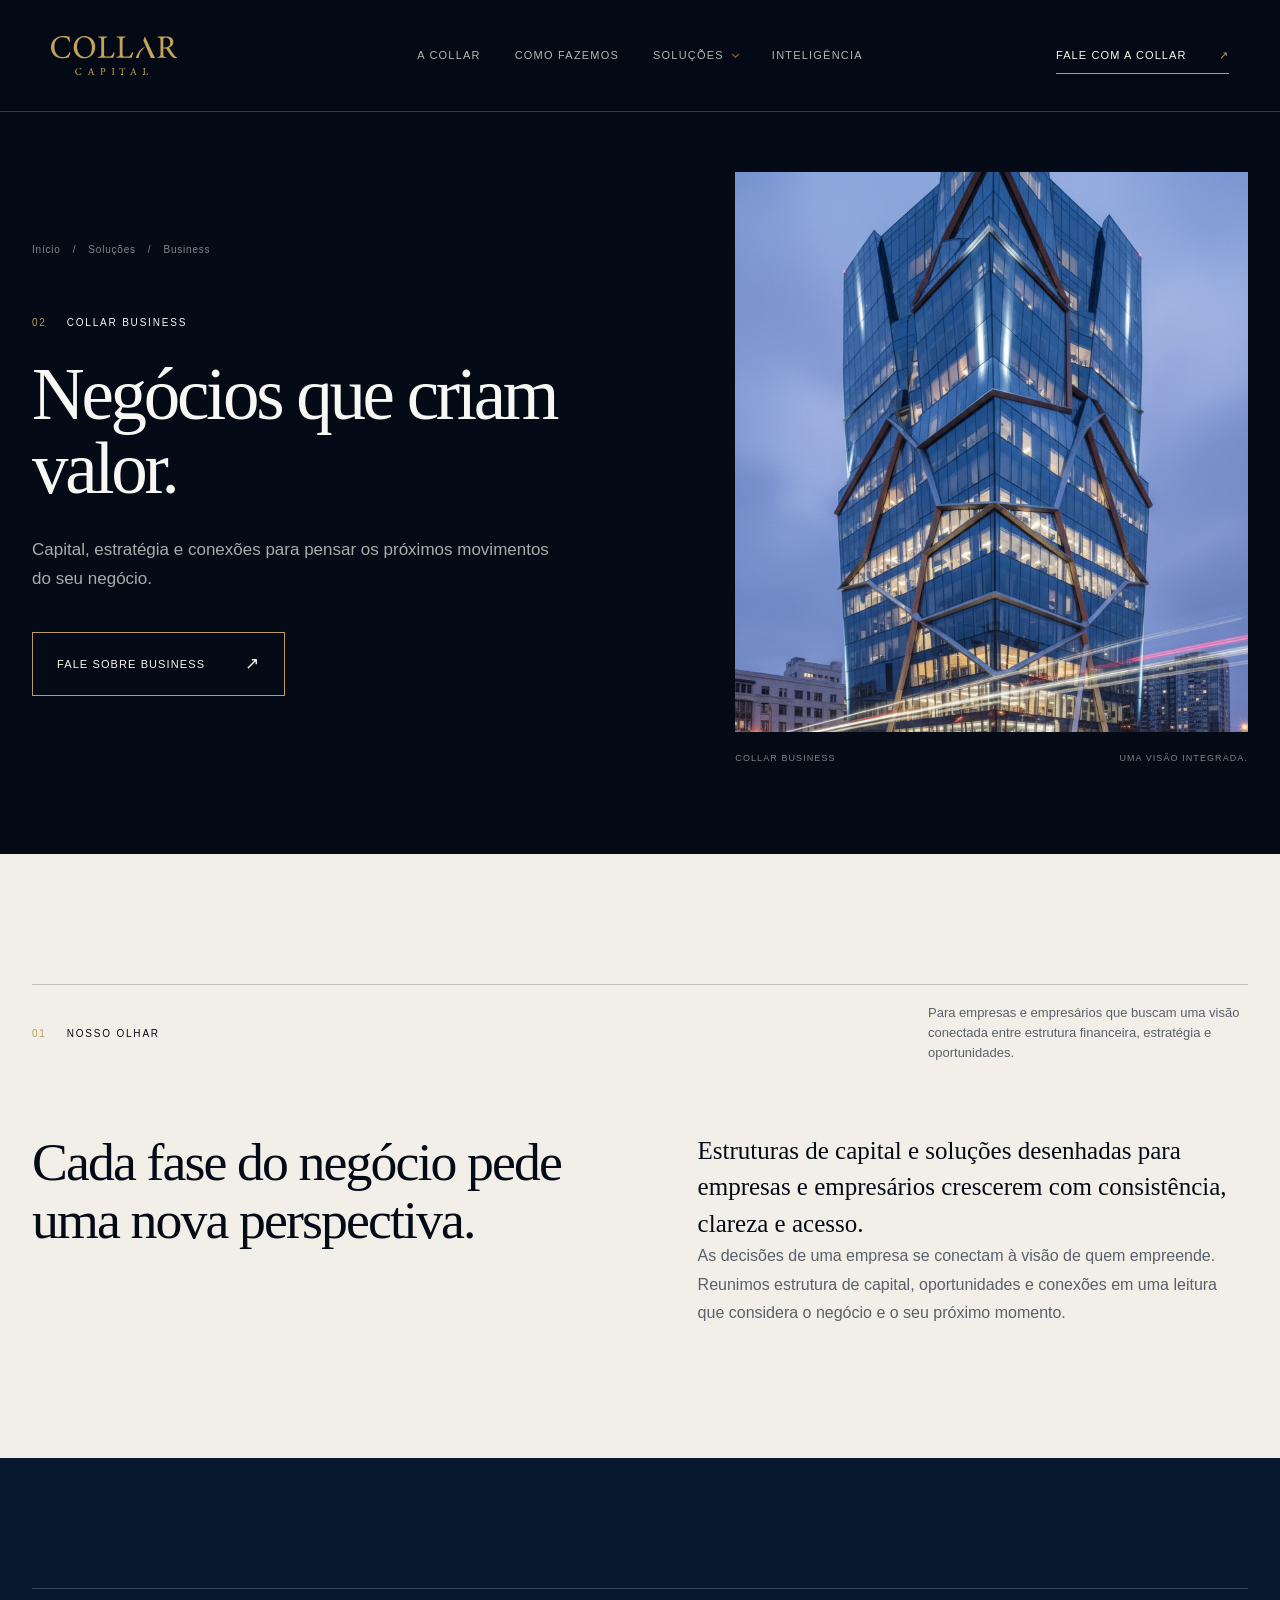
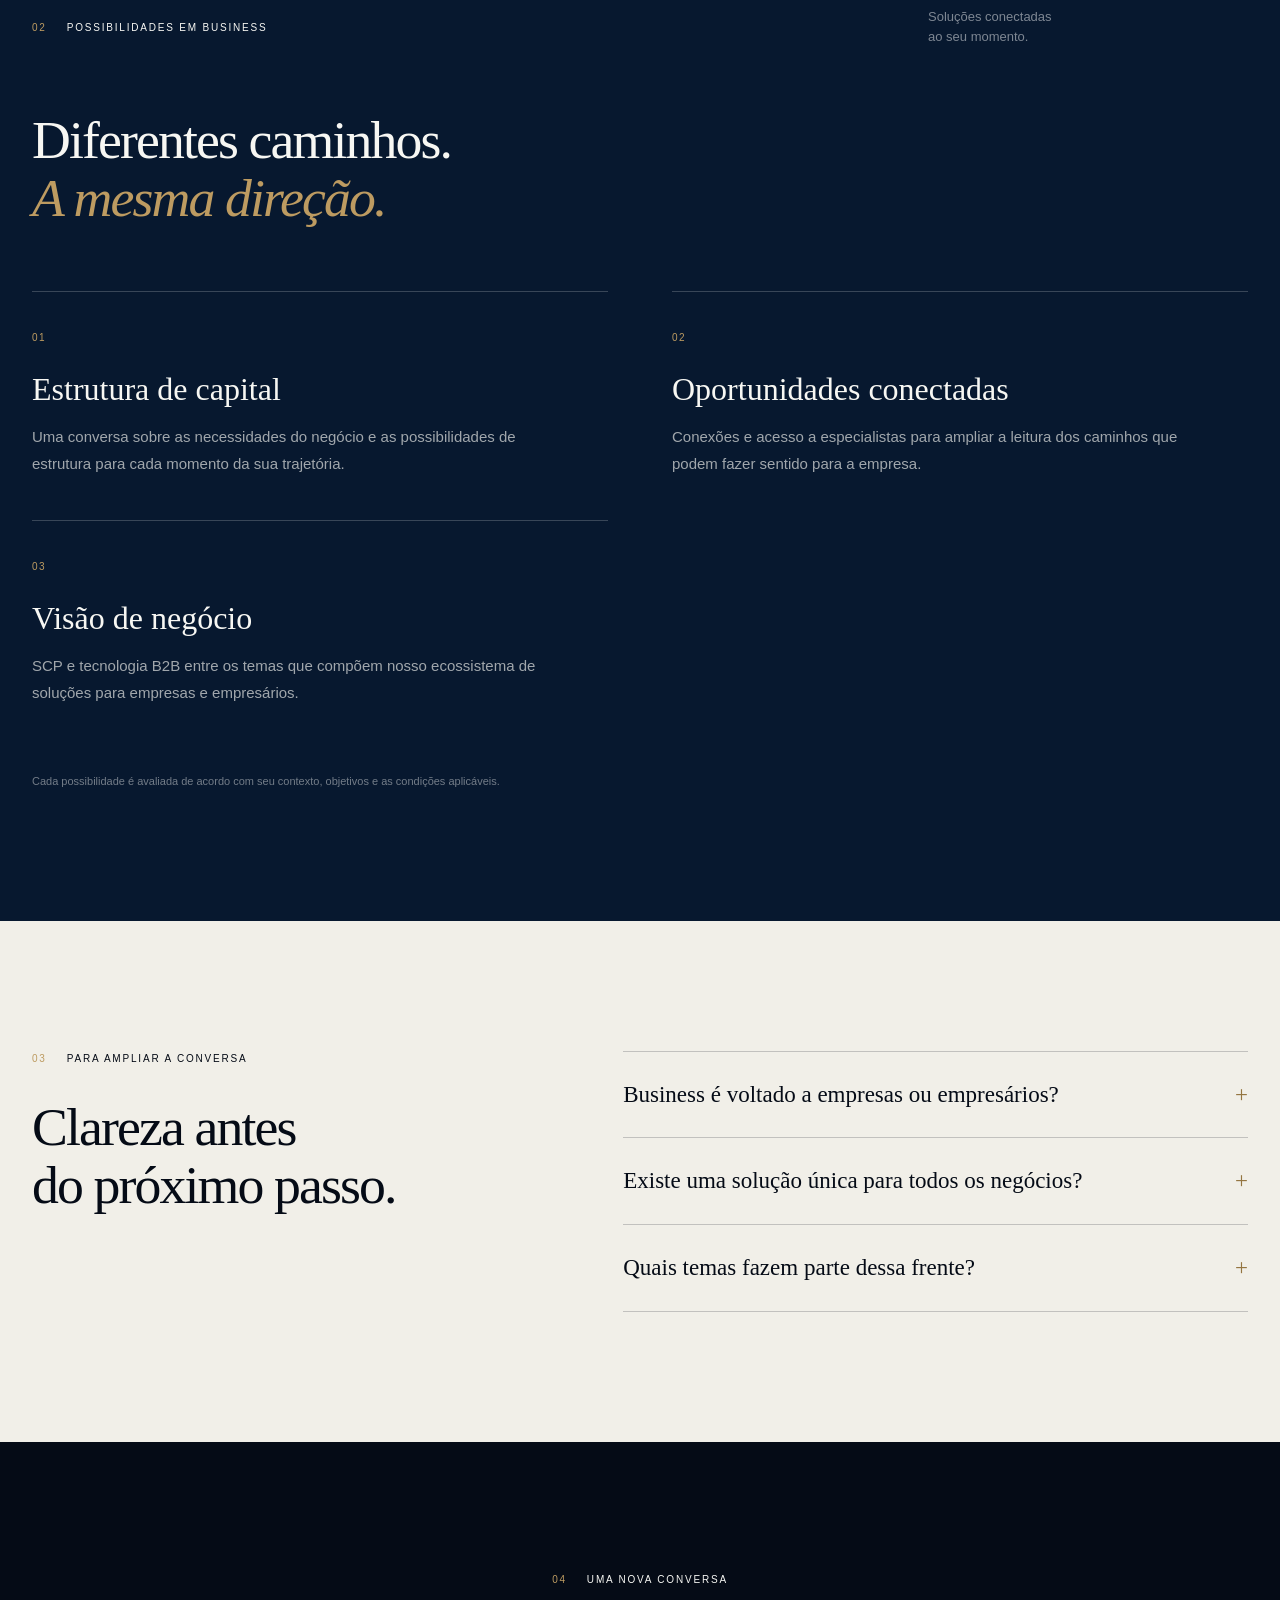
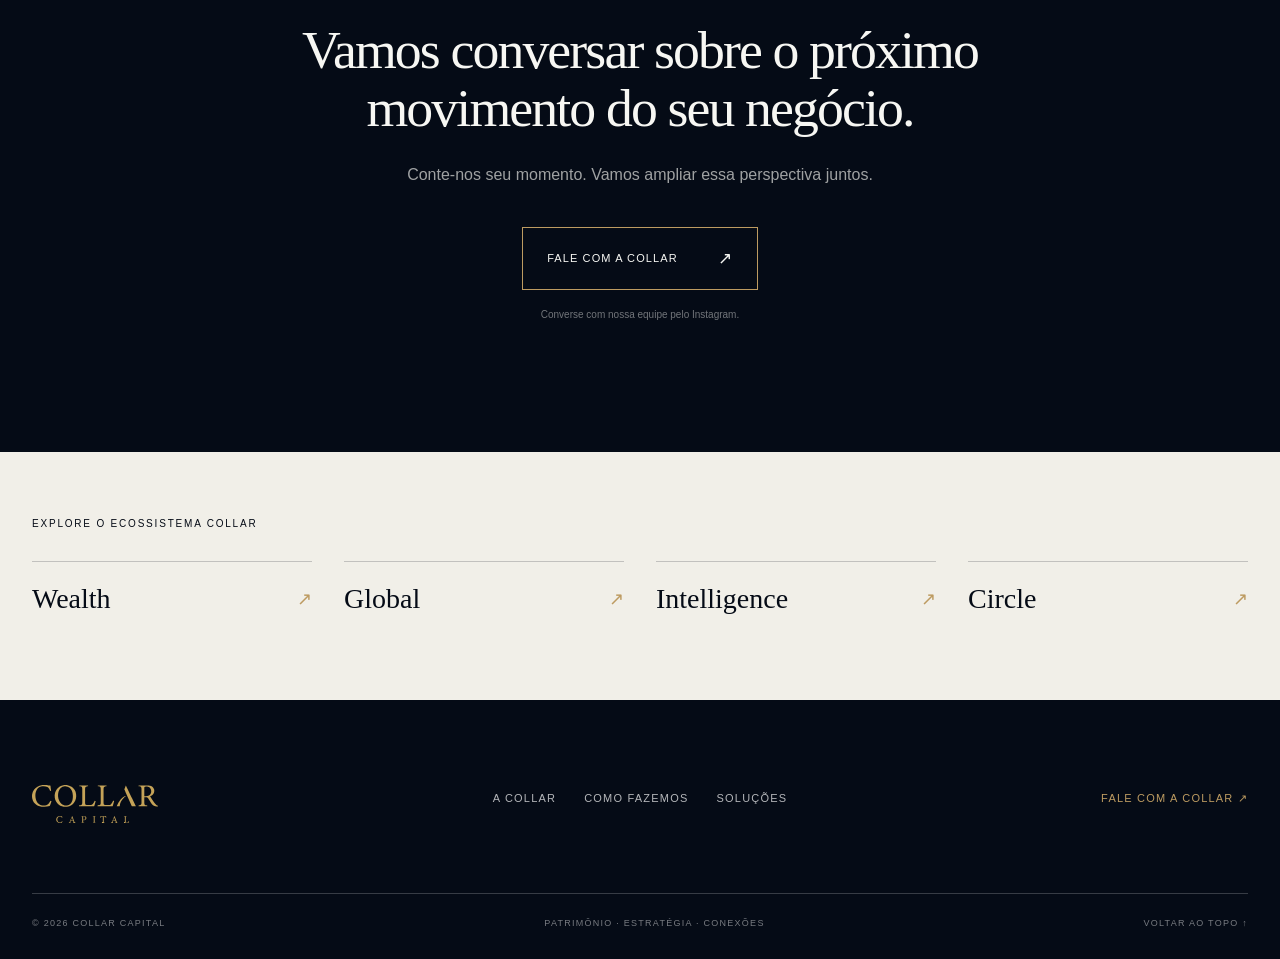
==== commit d499f057: "Adiciona favicon sem alterar a navegação" ====
--- a/solucoes/business/index.html
+++ b/solucoes/business/index.html
@@ -1,2 +1,2 @@
-<!DOCTYPE html><html lang="pt-BR"><head><meta charSet="utf-8"/><meta name="viewport" content="width=device-width, initial-scale=1"/><link rel="stylesheet" href="/_next/static/css/index.oYXfUhdd.css" data-rsc-css-href="/_next/static/css/index.oYXfUhdd.css" data-precedence="vite-rsc/importer-resources"/><link rel="stylesheet" href="/_next/static/css/page.BEdf9dI7.css" data-rsc-css-href="/_next/static/css/page.BEdf9dI7.css" data-precedence="vite-rsc/importer-resources"/><link rel="stylesheet" href="/_next/static/css/SiteHeader.d0fq4UQh.css" data-precedence="vite-rsc/client-reference"/><link rel="modulepreload" fetchPriority="low" href="/_next/static/chunks/index-DTaq47w9.js"/><script src="/_next/static/chunks/rolldown-runtime-C60lm6uB.js" type="module" async=""></script><script src="/_next/static/chunks/framework-BgSIrAUN.js" type="module" async=""></script><link rel="modulepreload" href="/_next/static/chunks/layout-segment-context-B3TCcT_6.js" crossorigin=""/><link rel="modulepreload" href="/_next/static/chunks/ScrollExperience-DYYAgZIH.js" crossorigin=""/><link rel="modulepreload" href="/_next/static/chunks/SiteHeader-CY26dOe-.js" crossorigin=""/><script>Object.assign(((self[Symbol.for("vinext.navigationRuntime")]??={bootstrap:{routeManifest:null},functions:{}}).bootstrap.rsc??={rsc:[]}),{params:{"slug":"business"},nav:{"pathname":"/solucoes/business","searchParams":[]}})</script><link rel="modulepreload" href="/_next/static/chunks/index-DTaq47w9.js" />
-</head><body><main class="solution-landing solution-business"><div class="scroll-progress" aria-hidden="true"><span></span></div><header class="site-header shell app-site-header app-site-header--interior"><a class="brand" href="/#inicio" aria-label="Collar Capital — início"><img src="/images/logo-collar-areia.svg" alt="Collar Capital" width="153" height="47"/></a><nav class="desktop-nav" aria-label="Navegação principal"><a href="/#sobre">A Collar</a><a href="/#metodo">Como fazemos</a><div class="app-solutions-disclosure"><button class="app-solutions-trigger" type="button" aria-expanded="false" aria-controls="_R_56a_">Soluções <span class="app-solutions-chevron" aria-hidden="true"></span></button><div class="app-solutions-panel" id="_R_56a_" hidden=""><p class="app-solutions-kicker">Nosso ecossistema</p><ul class="app-solutions-list"><li><a class="app-solutions-link" href="/solucoes/wealth"><span class="app-solutions-number" aria-hidden="true">0<!-- -->1</span><span class="app-solutions-copy"><span class="app-solutions-name">Wealth</span><span class="app-solutions-subtitle">Patrimônio com propósito.</span></span><span class="app-solutions-arrow" aria-hidden="true">↗</span></a></li><li><a class="app-solutions-link" href="/solucoes/business" aria-current="page"><span class="app-solutions-number" aria-hidden="true">0<!-- -->2</span><span class="app-solutions-copy"><span class="app-solutions-name">Business</span><span class="app-solutions-subtitle">Negócios que criam valor.</span></span><span class="app-solutions-arrow" aria-hidden="true">↗</span></a></li><li><a class="app-solutions-link" href="/solucoes/global"><span class="app-solutions-number" aria-hidden="true">0<!-- -->3</span><span class="app-solutions-copy"><span class="app-solutions-name">Global</span><span class="app-solutions-subtitle">Fronteiras ampliadas.</span></span><span class="app-solutions-arrow" aria-hidden="true">↗</span></a></li><li><a class="app-solutions-link" href="/solucoes/intelligence"><span class="app-solutions-number" aria-hidden="true">0<!-- -->4</span><span class="app-solutions-copy"><span class="app-solutions-name">Intelligence</span><span class="app-solutions-subtitle">Informação que antecipa.</span></span><span class="app-solutions-arrow" aria-hidden="true">↗</span></a></li><li><a class="app-solutions-link" href="/solucoes/circle"><span class="app-solutions-number" aria-hidden="true">0<!-- -->5</span><span class="app-solutions-copy"><span class="app-solutions-name">Circle</span><span class="app-solutions-subtitle">Conexões que movimentam.</span></span><span class="app-solutions-arrow" aria-hidden="true">↗</span></a></li></ul></div></div><a href="/#inteligencia">Inteligência</a></nav><a class="header-cta" href="/#contato">Fale com a Collar <span aria-hidden="true">↗</span></a><details class="mobile-menu app-mobile-menu"><summary aria-label="Menu principal">Menu</summary><nav class="app-nav-mobile-panel" aria-label="Navegação principal móvel"><a href="/#sobre">A Collar</a><a href="/#metodo">Como fazemos</a><details class="app-mobile-solutions"><summary>Soluções <span class="app-solutions-chevron" aria-hidden="true"></span></summary><ul><li><a href="/solucoes/wealth"><span>Wealth</span><span aria-hidden="true">↗</span></a></li><li><a href="/solucoes/business" aria-current="page"><span>Business</span><span aria-hidden="true">↗</span></a></li><li><a href="/solucoes/global"><span>Global</span><span aria-hidden="true">↗</span></a></li><li><a href="/solucoes/intelligence"><span>Intelligence</span><span aria-hidden="true">↗</span></a></li><li><a href="/solucoes/circle"><span>Circle</span><span aria-hidden="true">↗</span></a></li></ul></details><a href="/#inteligencia">Inteligência</a><a href="/#contato">Fale com a Collar</a></nav></details></header><section class="lp-hero" id="inicio"><div class="shell lp-hero-grid"><div class="lp-hero-copy"><nav class="lp-breadcrumb" aria-label="Localização"><a href="/">Início</a><span aria-hidden="true">/</span><a href="/#solucoes">Soluções</a><span aria-hidden="true">/</span><span aria-current="page">Business</span></nav><p class="eyebrow"><span>02</span> Collar <!-- -->Business</p><h1>Negócios que criam valor.</h1><p class="lp-lead">Capital, estratégia e conexões para pensar os próximos movimentos do seu negócio.</p><a class="lp-button" href="#conversa">Fale sobre <!-- -->Business<!-- --> <span aria-hidden="true">↗</span></a></div><figure class="lp-hero-visual"><img src="/images/solution-companies.png" alt="Edifício corporativo de vidro com linhas geométricas ao entardecer" fetchPriority="high"/><figcaption><span>Collar <!-- -->Business</span><span>Uma visão integrada.</span></figcaption></figure></div></section><section class="lp-intro shell section-pad"><div class="section-label" data-reveal="fade"><p class="eyebrow"><span>01</span> Nosso olhar</p><p class="microcopy">Para empresas e empresários que buscam uma visão conectada entre estrutura financeira, estratégia e oportunidades.</p></div><div class="lp-intro-grid" data-reveal="up"><h2>Cada fase do negócio pede uma nova perspectiva.</h2><div><p class="lp-intro-lead">Estruturas de capital e soluções desenhadas para empresas e empresários crescerem com consistência, clareza e acesso.</p><p>As decisões de uma empresa se conectam à visão de quem empreende. Reunimos estrutura de capital, oportunidades e conexões em uma leitura que considera o negócio e o seu próximo momento.</p></div></div></section><section class="lp-services section-pad"><div class="shell"><div class="section-label" data-reveal="fade"><p class="eyebrow"><span>02</span> Possibilidades em <!-- -->Business</p><p class="microcopy light">Soluções conectadas<br/>ao seu momento.</p></div><h2 data-reveal="up">Diferentes caminhos.<br/><em>A mesma direção.</em></h2><div class="lp-feature-grid" data-stagger="true"><article><span class="lp-feature-number">0<!-- -->1</span><h3>Estrutura de capital</h3><p>Uma conversa sobre as necessidades do negócio e as possibilidades de estrutura para cada momento da sua trajetória.</p></article><article><span class="lp-feature-number">0<!-- -->2</span><h3>Oportunidades conectadas</h3><p>Conexões e acesso a especialistas para ampliar a leitura dos caminhos que podem fazer sentido para a empresa.</p></article><article><span class="lp-feature-number">0<!-- -->3</span><h3>Visão de negócio</h3><p>SCP e tecnologia B2B entre os temas que compõem nosso ecossistema de soluções para empresas e empresários.</p></article></div><p class="lp-service-note">Cada possibilidade é avaliada de acordo com seu contexto, objetivos e as condições aplicáveis.</p></div></section><section class="lp-faq shell section-pad"><div><p class="eyebrow"><span>03</span> Para ampliar a conversa</p><h2>Clareza antes<br/>do próximo passo.</h2></div><div><details><summary>Business é voltado a empresas ou empresários?<span aria-hidden="true">+</span></summary><p>A ambos. Essa frente considera a empresa e o olhar de quem empreende, conectando as necessidades do negócio à sua direção estratégica.</p></details><details><summary>Existe uma solução única para todos os negócios?<span aria-hidden="true">+</span></summary><p>A proposta é começar pelo contexto: fase da empresa, prioridades e próximos movimentos. A partir dessa leitura, a conversa se aprofunda nas possibilidades pertinentes a cada negócio.</p></details><details><summary>Quais temas fazem parte dessa frente?<span aria-hidden="true">+</span></summary><p>Estrutura de capital, SCP, oportunidades e tecnologia B2B compõem o escopo de Business. Converse com a equipe para entender como esses temas se relacionam ao momento da sua empresa.</p></details></div></section><section class="lp-contact section-pad" id="conversa"><div class="shell"><p class="eyebrow"><span>04</span> Uma nova conversa</p><h2>Vamos conversar sobre o próximo movimento do seu negócio.</h2><p>Conte-nos seu momento. Vamos ampliar essa perspectiva juntos.</p><a class="lp-button" href="https://www.instagram.com/collarcapital/" target="_blank" rel="noreferrer">Fale com a Collar <span aria-hidden="true">↗</span></a><span class="lp-contact-note">Converse com nossa equipe pelo Instagram.</span></div></section><section class="lp-related shell"><p class="eyebrow">Explore o ecossistema Collar</p><nav aria-label="Outras soluções"><a href="/solucoes/wealth">Wealth<span aria-hidden="true">↗</span></a><a href="/solucoes/global">Global<span aria-hidden="true">↗</span></a><a href="/solucoes/intelligence">Intelligence<span aria-hidden="true">↗</span></a><a href="/solucoes/circle">Circle<span aria-hidden="true">↗</span></a></nav></section><footer><div class="shell footer-top"><a href="/" aria-label="Voltar à home"><img src="/images/logo-collar-areia.svg" alt="Collar Capital" width="153" height="47"/></a><nav aria-label="Navegação do rodapé"><a href="/#sobre">A Collar</a><a href="/#metodo">Como fazemos</a><a href="/#solucoes">Soluções</a></nav><a href="/#contato">Fale com a Collar ↗</a></div><div class="shell footer-bottom"><span>© <!-- -->2026<!-- --> Collar Capital</span><span>Patrimônio · Estratégia · Conexões</span><a href="#inicio">Voltar ao topo ↑</a></div></footer></main><!--$--><!--/$--><div hidden=""><!--$--><div hidden=""><title>Collar Business — Negócios que criam valor.</title><meta name="description" content="Capital, estratégia e conexões para pensar os próximos movimentos do seu negócio."><meta property="og:title" content="Collar Business — Negócios que criam valor."><meta property="og:description" content="Capital, estratégia e conexões para pensar os próximos movimentos do seu negócio."><meta property="og:url" content="http://localhost:3000/solucoes/business"><meta property="og:type" content="website"><meta property="og:locale" content="pt_BR"><meta property="og:image" content="http://localhost:3000/images/solution-companies.png"><meta property="og:image:alt" content="Edifício corporativo de vidro com linhas geométricas ao entardecer"><meta name="twitter:card" content="summary_large_image"><meta name="twitter:title" content="Collar Business — Negócios que criam valor."><meta name="twitter:description" content="Capital, estratégia e conexões para pensar os próximos movimentos do seu negócio."><meta name="twitter:image" content="http://localhost:3000/images/solution-companies.png"><link rel="shortcut icon" href="/favicon.ico?v=2"><link rel="icon" href="/favicon.ico?v=2" type="image/x-icon" sizes="32x32"><link rel="icon" href="/favicon-v2.png?v=2" type="image/png" sizes="512x512"><link rel="apple-touch-icon" href="/apple-touch-icon.png?v=2" type="image/png" sizes="180x180"><link rel="canonical" href="http://localhost:3000/solucoes/business"></div><!--/$--></div><script type="module" src="/_next/static/chunks/index-DTaq47w9.js" id="_R_" async=""></script><script>((self[Symbol.for("vinext.navigationRuntime")]??={bootstrap:{routeManifest:null},functions:{}}).bootstrap.rsc??={rsc:[]}).rsc.push("4:I[\"8c0f216c4604\",[],\"Children\",1]\n")</script><script>((self[Symbol.for("vinext.navigationRuntime")]??={bootstrap:{routeManifest:null},functions:{}}).bootstrap.rsc??={rsc:[]}).rsc.push("5:I[\"593f344dc510\",[],\"GlobalErrorBoundary\",1]\n")</script><script>((self[Symbol.for("vinext.navigationRuntime")]??={bootstrap:{routeManifest:null},functions:{}}).bootstrap.rsc??={rsc:[]}).rsc.push("6:I[\"0b874ad30386\",[],\"default\",1]\n")</script><script>((self[Symbol.for("vinext.navigationRuntime")]??={bootstrap:{routeManifest:null},functions:{}}).bootstrap.rsc??={rsc:[]}).rsc.push("7:I[\"593f344dc510\",[],\"ErrorBoundary\",1]\n")</script><script>((self[Symbol.for("vinext.navigationRuntime")]??={bootstrap:{routeManifest:null},functions:{}}).bootstrap.rsc??={rsc:[]}).rsc.push("8:I[\"15c18cfaeeff\",[],\"LayoutSegmentProvider\",1]\n")</script><script>((self[Symbol.for("vinext.navigationRuntime")]??={bootstrap:{routeManifest:null},functions:{}}).bootstrap.rsc??={rsc:[]}).rsc.push("9:I[\"8c0f216c4604\",[],\"Slot\",1]\n")</script><script>((self[Symbol.for("vinext.navigationRuntime")]??={bootstrap:{routeManifest:null},functions:{}}).bootstrap.rsc??={rsc:[]}).rsc.push("a:I[\"9276801271d6\",[],\"AppRouterScrollTarget\",1]\n")</script><script>((self[Symbol.for("vinext.navigationRuntime")]??={bootstrap:{routeManifest:null},functions:{}}).bootstrap.rsc??={rsc:[]}).rsc.push("b:I[\"593f344dc510\",[],\"RedirectBoundary\",1]\n")</script><script>((self[Symbol.for("vinext.navigationRuntime")]??={bootstrap:{routeManifest:null},functions:{}}).bootstrap.rsc??={rsc:[]}).rsc.push("c:\"$Sreact.suspense\"\n")</script><script>((self[Symbol.for("vinext.navigationRuntime")]??={bootstrap:{routeManifest:null},functions:{}}).bootstrap.rsc??={rsc:[]}).rsc.push(":HL[\"/_next/static/css/index.oYXfUhdd.css\",\"style\"     ]\n")</script><script>((self[Symbol.for("vinext.navigationRuntime")]??={bootstrap:{routeManifest:null},functions:{}}).bootstrap.rsc??={rsc:[]}).rsc.push("0:{\"__route\":\"route:/solucoes/business\",\"__interceptionContext\":null,\"__layoutIds\":[\"layout:/\"],\"__rootLayout\":\"/\",\"__sourcePage\":\"/solucoes/[slug]/page\",\"__vinext_streaming_metadata_body:route:/solucoes/business\":\"$L1\",\"__vinext_streaming_metadata_outlet:route:/solucoes/business\":\"$L2\",\"page:/solucoes/business\":\"$L3\",\"layout:/\":[[[[\"$\",\"link\",\"css:/_next/static/css/index.oYXfUhdd.css\",{\"rel\":\"stylesheet\",\"precedence\":\"vite-rsc/importer-resources\",\"href\":\"/_next/static/css/index.oYXfUhdd.css\",\"data-rsc-css-href\":\"/_next/static/css/index.oYXfUhdd.css\"}],\"$undefined\"],[\"$\",\"html\",null,{\"lang\":\"pt-BR\",\"children\":[\"$\",\"body\",null,{\"children\":[\"$\",\"$L4\",null,{}]}]}]],null],\"route:/solucoes/business\":[[[\"$\",\"meta\",null,{\"charSet\":\"utf-8\"}],null,[[\"$\",\"meta\",\"0\",{\"name\":\"viewport\",\"content\":\"width=device-width, initial-scale=1\"}]]],[\"$\",\"$L5\",null,{\"fallback\":\"$6\",\"children\":[\"$\",\"$L7\",null,{\"fallback\":\"$6\",\"children\":[\"$\",\"$L8\",null,{\"providerId\":\"layout:/\",\"segmentMap\":{\"children\":[\"solucoes\",\"business\"]},\"children\":[\"$\",\"$L9\",null,{\"id\":\"layout:/\",\"parallelSlots\":\"$undefined\",\"children\":[\"$\",\"$La\",null,{\"children\":[\"$\",\"$Lb\",null,{\"children\":[[\"$\",\"$L8\",null,{\"providerId\":\"page:/solucoes/business\",\"segmentMap\":{\"children\":[\"__PAGE__\"]},\"children\":[\"$\",\"$L9\",null,{\"id\":\"page:/solucoes/business\"}]}],[\"$\",\"$c\",null,{\"fallback\":null,\"children\":[\"$\",\"$L9\",null,{\"id\":\"__vinext_streaming_metadata_outlet:route:/solucoes/business\"}]}]]}]}]}]}]}]}],null,[\"$\",\"div\",null,{\"hidden\":true,\"children\":[\"$\",\"$c\",null,{\"fallback\":null,\"children\":[\"$\",\"$L9\",null,{\"id\":\"__vinext_streaming_metadata_body:route:/solucoes/business\"}]}]}]],\"__layoutFlags\":{\"layout:/\":\"s\"},\"__artifactCompatibility\":{\"schemaVersion\":1,\"graphVersion\":\"app-route-graph:8dd3f370a5a5fdb8\",\"deploymentVersion\":\"6b51cf91-e844-4e98-ac2d-1911c736448a\",\"appElementsSchemaVersion\":1,\"rscPayloadSchemaVersion\":1,\"rootBoundaryId\":\"/\",\"renderEpoch\":null},\"__renderObservation\":{\"schemaVersion\":1,\"output\":{\"kind\":\"app-rsc\",\"mountedSlotsFingerprint\":null,\"renderEpoch\":null,\"rootBoundaryId\":\"/\",\"routeId\":\"route:/solucoes/business\"},\"completeness\":\"partial\",\"boundaryOutcome\":{\"kind\":\"unknown\"},\"requestApis\":[{\"kind\":\"connection\",\"status\":\"unknown\"},{\"kind\":\"cookies\",\"status\":\"unknown\"},{\"kind\":\"draftMode\",\"status\":\"unknown\"},{\"kind\":\"headers\",\"status\":\"observed\"},{\"kind\":\"params\",\"status\":\"observed\"},{\"kind\":\"searchParams\",\"status\":\"unknown\"}],\"dynamicFetches\":[],\"cacheTags\":[\"/solucoes/business\",\"_N_T_/layout\",\"_N_T_/solucoes/[slug]/layout\",\"_N_T_/solucoes/[slug]/page\",\"_N_T_/solucoes/business\",\"_N_T_/solucoes/layout\"],\"pathTags\":[\"/solucoes/business\"],\"cacheability\":\"unknown\",\"downgrade\":{\"target\":\"freshRender\",\"reasons\":[{\"code\":\"CP_DOWNGRADE_CACHEABILITY_UNKNOWN\",\"target\":\"freshRender\"},{\"code\":\"CP_DOWNGRADE_INCOMPLETE_OBSERVATION\",\"completeness\":\"partial\",\"target\":\"freshRender\"},{\"code\":\"CP_DOWNGRADE_UNKNOWN_REQUEST_API\",\"requestApi\":\"connection\",\"target\":\"freshRender\"},{\"code\":\"CP_DOWNGRADE_UNKNOWN_REQUEST_API\",\"requestApi\":\"cookies\",\"target\":\"freshRender\"},{\"code\":\"CP_DOWNGRADE_UNKNOWN_REQUEST_API\",\"requestApi\":\"draftMode\",\"target\":\"freshRender\"},{\"code\":\"CP_DOWNGRADE_PRIVATE_REQUEST_API\",\"requestApi\":\"headers\",\"target\":\"private\"},{\"code\":\"CP_DOWNGRADE_PUBLIC_REQUEST_API\",\"requestApi\":\"params\",\"target\":\"publicVariant\"},{\"code\":\"CP_DOWNGRADE_UNKNOWN_REQUEST_API\",\"requestApi\":\"searchParams\",\"target\":\"freshRender\"}],\"fallback\":{\"kind\":\"breakerFallback\",\"code\":\"CP_PRIVATE_DYNAMIC_DOWNGRADE\",\"mode\":\"renderFresh\",\"scope\":\"affectedOutput\",\"fields\":{\"reasonCodes\":[\"CP_DOWNGRADE_CACHEABILITY_UNKNOWN\",\"CP_DOWNGRADE_INCOMPLETE_OBSERVATION\",\"CP_DOWNGRADE_UNKNOWN_REQUEST_API\",\"CP_DOWNGRADE_UNKNOWN_REQUEST_API\",\"CP_DOWNGRADE_UNKNOWN_REQUEST_API\",\"CP_DOWNGRADE_PRIVATE_REQUEST_API\",\"CP_DOWNGRADE_PUBLIC_REQUEST_API\",\"CP_DOWNGRADE_UNKNOWN_REQUEST_API\"],\"target\":\"freshRender\"}},\"isPublicCacheCandidate\":false}}}\n")</script><script>((self[Symbol.for("vinext.navigationRuntime")]??={bootstrap:{routeManifest:null},functions:{}}).bootstrap.rsc??={rsc:[]}).rsc.push("d:T4ec,")</script><script>((self[Symbol.for("vinext.navigationRuntime")]??={bootstrap:{routeManifest:null},functions:{}}).bootstrap.rsc??={rsc:[]}).rsc.push("\u003ctitle\u003eCollar Business — Negócios que criam valor.\u003c/title\u003e\u003cmeta name=\"description\" content=\"Capital, estratégia e conexões para pensar os próximos movimentos do seu negócio.\"\u003e\u003cmeta property=\"og:title\" content=\"Collar Business — Negócios que criam valor.\"\u003e\u003cmeta property=\"og:description\" content=\"Capital, estratégia e conexões para pensar os próximos movimentos do seu negócio.\"\u003e\u003cmeta property=\"og:url\" content=\"http://localhost:3000/solucoes/business\"\u003e\u003cmeta property=\"og:type\" content=\"website\"\u003e\u003cmeta property=\"og:locale\" content=\"pt_BR\"\u003e\u003cmeta property=\"og:image\" content=\"http://localhost:3000/images/solution-companies.png\"\u003e\u003cmeta property=\"og:image:alt\" content=\"Edifício corporativo de vidro com linhas geométricas ao entardecer\"\u003e\u003cmeta name=\"twitter:card\" content=\"summary_large_image\"\u003e\u003cmeta name=\"twitter:title\" content=\"Collar Business — Negócios que criam valor.\"\u003e\u003cmeta name=\"twitter:description\" content=\"Capital, estratégia e conexões para pensar os próximos movimentos do seu negócio.\"\u003e\u003cmeta name=\"twitter:image\" content=\"http://localhost:3000/images/solution-companies.png\"\u003e\u003clink rel=\"shortcut icon\" href=\"/favicon.ico?v=2\"\u003e\u003clink rel=\"icon\" href=\"/favicon.ico?v=2\" type=\"image/x-icon\" sizes=\"32x32\"\u003e\u003clink rel=\"icon\" href=\"/favicon-v2.png?v=2\" type=\"image/png\" sizes=\"512x512\"\u003e\u003clink rel=\"apple-touch-icon\" href=\"/apple-touch-icon.png?v=2\" type=\"image/png\" sizes=\"180x180\"\u003e\u003clink rel=\"canonical\" href=\"http://localhost:3000/solucoes/business\"\u003e")</script><script>((self[Symbol.for("vinext.navigationRuntime")]??={bootstrap:{routeManifest:null},functions:{}}).bootstrap.rsc??={rsc:[]}).rsc.push("1:[\"$\",\"div\",null,{\"hidden\":true,\"dangerouslySetInnerHTML\":{\"__html\":\"$d\"}}]\n")</script><script>((self[Symbol.for("vinext.navigationRuntime")]??={bootstrap:{routeManifest:null},functions:{}}).bootstrap.rsc??={rsc:[]}).rsc.push("2:null\n")</script><script>((self[Symbol.for("vinext.navigationRuntime")]??={bootstrap:{routeManifest:null},functions:{}}).bootstrap.rsc??={rsc:[]}).rsc.push(":HL[\"/_next/static/css/page.BEdf9dI7.css\",\"style\"     ]\n")</script><script>((self[Symbol.for("vinext.navigationRuntime")]??={bootstrap:{routeManifest:null},functions:{}}).bootstrap.rsc??={rsc:[]}).rsc.push("3:[[[\"$\",\"link\",\"css:/_next/static/css/page.BEdf9dI7.css\",{\"rel\":\"stylesheet\",\"precedence\":\"vite-rsc/importer-resources\",\"href\":\"/_next/static/css/page.BEdf9dI7.css\",\"data-rsc-css-href\":\"/_next/static/css/page.BEdf9dI7.css\"}],\"$undefined\"],\"$Le\"]\n")</script><script>((self[Symbol.for("vinext.navigationRuntime")]??={bootstrap:{routeManifest:null},functions:{}}).bootstrap.rsc??={rsc:[]}).rsc.push("f:I[\"a3761f8478a2\",[],\"default\",1]\n")</script><script>((self[Symbol.for("vinext.navigationRuntime")]??={bootstrap:{routeManifest:null},functions:{}}).bootstrap.rsc??={rsc:[]}).rsc.push("10:I[\"fb8df7f31d30\",[],\"default\",1]\n")</script><script>((self[Symbol.for("vinext.navigationRuntime")]??={bootstrap:{routeManifest:null},functions:{}}).bootstrap.rsc??={rsc:[]}).rsc.push(":HL[\"/images/solution-companies.png\",\"image\",{\"fetchPriority\":\"high\"}]\n")</script><script>((self[Symbol.for("vinext.navigationRuntime")]??={bootstrap:{routeManifest:null},functions:{}}).bootstrap.rsc??={rsc:[]}).rsc.push("e:[\"$\",\"main\",null,{\"className\":\"solution-landing solution-business\",\"children\":[[\"$\",\"$Lf\",null,{}],[\"$\",\"$L10\",null,{\"solutionSlug\":\"business\"}],[\"$\",\"section\",null,{\"className\":\"lp-hero\",\"id\":\"inicio\",\"children\":[\"$\",\"div\",null,{\"className\":\"shell lp-hero-grid\",\"children\":[[\"$\",\"div\",null,{\"className\":\"lp-hero-copy\",\"children\":[[\"$\",\"nav\",null,{\"className\":\"lp-breadcrumb\",\"aria-label\":\"Localização\",\"children\":[[\"$\",\"a\",null,{\"href\":\"/\",\"children\":\"Início\"}],[\"$\",\"span\",null,{\"aria-hidden\":\"true\",\"children\":\"/\"}],[\"$\",\"a\",null,{\"href\":\"/#solucoes\",\"children\":\"Soluções\"}],[\"$\",\"span\",null,{\"aria-hidden\":\"true\",\"children\":\"/\"}],[\"$\",\"span\",null,{\"aria-current\":\"page\",\"children\":\"Business\"}]]}],[\"$\",\"p\",null,{\"className\":\"eyebrow\",\"children\":[[\"$\",\"span\",null,{\"children\":\"02\"}],\" Collar \",\"Business\"]}],[\"$\",\"h1\",null,{\"children\":\"Negócios que criam valor.\"}],[\"$\",\"p\",null,{\"className\":\"lp-lead\",\"children\":\"Capital, estratégia e conexões para pensar os próximos movimentos do seu negócio.\"}],[\"$\",\"a\",null,{\"className\":\"lp-button\",\"href\":\"#conversa\",\"children\":[\"Fale sobre \",\"Business\",\" \",[\"$\",\"span\",null,{\"aria-hidden\":\"true\",\"children\":\"↗\"}]]}]]}],[\"$\",\"figure\",null,{\"className\":\"lp-hero-visual\",\"children\":[[\"$\",\"img\",null,{\"src\":\"/images/solution-companies.png\",\"alt\":\"Edifício corporativo de vidro com linhas geométricas ao entardecer\",\"fetchPriority\":\"high\"}],[\"$\",\"figcaption\",null,{\"children\":[[\"$\",\"span\",null,{\"children\":[\"Collar \",\"Business\"]}],[\"$\",\"span\",null,{\"children\":\"Uma visão integrada.\"}]]}]]}]]}]}],[\"$\",\"section\",null,{\"className\":\"lp-intro shell section-pad\",\"children\":[[\"$\",\"div\",null,{\"className\":\"section-label\",\"data-reveal\":\"fade\",\"children\":[[\"$\",\"p\",null,{\"className\":\"eyebrow\",\"children\":[[\"$\",\"span\",null,{\"children\":\"01\"}],\" Nosso olhar\"]}],[\"$\",\"p\",null,{\"className\":\"microcopy\",\"children\":\"Para empresas e empresários que buscam uma visão conectada entre estrutura financeira, estratégia e oportunidades.\"}]]}],[\"$\",\"div\",null,{\"className\":\"lp-intro-grid\",\"data-reveal\":\"up\",\"children\":[[\"$\",\"h2\",null,{\"children\":\"Cada fase do negócio pede uma nova perspectiva.\"}],[\"$\",\"div\",null,{\"children\":[[\"$\",\"p\",null,{\"className\":\"lp-intro-lead\",\"children\":\"Estruturas de capital e soluções desenhadas para empresas e empresários crescerem com consistência, clareza e acesso.\"}],[\"$\",\"p\",null,{\"children\":\"As decisões de uma empresa se conectam à visão de quem empreende. Reunimos estrutura de capital, oportunidades e conexões em uma leitura que considera o negócio e o seu próximo momento.\"}]]}]]}]]}],[\"$\",\"section\",null,{\"className\":\"lp-services section-pad\",\"children\":[\"$\",\"div\",null,{\"className\":\"shell\",\"children\":[[\"$\",\"div\",null,{\"className\":\"section-label\",\"data-reveal\":\"fade\",\"children\":[[\"$\",\"p\",null,{\"className\":\"eyebrow\",\"children\":[[\"$\",\"span\",null,{\"children\":\"02\"}],\" Possibilidades em \",\"Business\"]}],[\"$\",\"p\",null,{\"className\":\"microcopy light\",\"children\":[\"Soluções conectadas\",[\"$\",\"br\",null,{}],\"ao seu momento.\"]}]]}],[\"$\",\"h2\",null,{\"data-reveal\":\"up\",\"children\":[\"Diferentes caminhos.\",[\"$\",\"br\",null,{}],[\"$\",\"em\",null,{\"children\":\"A mesma direção.\"}]]}],[\"$\",\"div\",null,{\"className\":\"lp-feature-grid\",\"data-stagger\":true,\"children\":[[\"$\",\"article\",\"Estrutura de capital\",{\"children\":[[\"$\",\"span\",null,{\"className\":\"lp-feature-number\",\"children\":[\"0\",1]}],[\"$\",\"h3\",null,{\"children\":\"Estrutura de capital\"}],[\"$\",\"p\",null,{\"children\":\"Uma conversa sobre as necessidades do negócio e as possibilidades de estrutura para cada momento da sua trajetória.\"}]]}],[\"$\",\"article\",\"Oportunidades conectadas\",{\"children\":[[\"$\",\"span\",null,{\"className\":\"lp-feature-number\",\"children\":[\"0\",2]}],[\"$\",\"h3\",null,{\"children\":\"Oportunidades conectadas\"}],[\"$\",\"p\",null,{\"children\":\"Conexões e acesso a especialistas para ampliar a leitura dos caminhos que podem fazer sentido para a empresa.\"}]]}],[\"$\",\"article\",\"Visão de negócio\",{\"children\":[[\"$\",\"span\",null,{\"className\":\"lp-feature-number\",\"children\":[\"0\",3]}],[\"$\",\"h3\",null,{\"children\":\"Visão de negócio\"}],[\"$\",\"p\",null,{\"children\":\"SCP e tecnologia B2B entre os temas que compõem nosso ecossistema de soluções para empresas e empresários.\"}]]}]]}],[\"$\",\"p\",null,{\"className\":\"lp-service-note\",\"children\":\"Cada possibilidade é avaliada de acordo com seu contexto, objetivos e as condições aplicáveis.\"}]]}]}],[\"$\",\"section\",null,{\"className\":\"lp-faq shell section-pad\",\"children\":[[\"$\",\"div\",null,{\"children\":[[\"$\",\"p\",null,{\"className\":\"eyebrow\",\"children\":[\"$L11\",\" Para ampliar a conversa\"]}],\"$L12\"]}],\"$L13\"]}],\"$L14\",\"$L15\",\"$L16\"]}]\n")</script><script>((self[Symbol.for("vinext.navigationRuntime")]??={bootstrap:{routeManifest:null},functions:{}}).bootstrap.rsc??={rsc:[]}).rsc.push(":HL[\"/images/logo-collar-areia.svg\",\"image\"]\n")</script><script>((self[Symbol.for("vinext.navigationRuntime")]??={bootstrap:{routeManifest:null},functions:{}}).bootstrap.rsc??={rsc:[]}).rsc.push("11:[\"$\",\"span\",null,{\"children\":\"03\"}]\n")</script><script>((self[Symbol.for("vinext.navigationRuntime")]??={bootstrap:{routeManifest:null},functions:{}}).bootstrap.rsc??={rsc:[]}).rsc.push("12:[\"$\",\"h2\",null,{\"children\":[\"Clareza antes\",[\"$\",\"br\",null,{}],\"do próximo passo.\"]}]\n")</script><script>((self[Symbol.for("vinext.navigationRuntime")]??={bootstrap:{routeManifest:null},functions:{}}).bootstrap.rsc??={rsc:[]}).rsc.push("13:[\"$\",\"div\",null,{\"children\":[[\"$\",\"details\",\"Business é voltado a empresas ou empresários?\",{\"children\":[[\"$\",\"summary\",null,{\"children\":[\"Business é voltado a empresas ou empresários?\",[\"$\",\"span\",null,{\"aria-hidden\":\"true\",\"children\":\"+\"}]]}],[\"$\",\"p\",null,{\"children\":\"A ambos. Essa frente considera a empresa e o olhar de quem empreende, conectando as necessidades do negócio à sua direção estratégica.\"}]]}],[\"$\",\"details\",\"Existe uma solução única para todos os negócios?\",{\"children\":[[\"$\",\"summary\",null,{\"children\":[\"Existe uma solução única para todos os negócios?\",[\"$\",\"span\",null,{\"aria-hidden\":\"true\",\"children\":\"+\"}]]}],[\"$\",\"p\",null,{\"children\":\"A proposta é começar pelo contexto: fase da empresa, prioridades e próximos movimentos. A partir dessa leitura, a conversa se aprofunda nas possibilidades pertinentes a cada negócio.\"}]]}],[\"$\",\"details\",\"Quais temas fazem parte dessa frente?\",{\"children\":[[\"$\",\"summary\",null,{\"children\":[\"Quais temas fazem parte dessa frente?\",[\"$\",\"span\",null,{\"aria-hidden\":\"true\",\"children\":\"+\"}]]}],[\"$\",\"p\",null,{\"children\":\"Estrutura de capital, SCP, oportunidades e tecnologia B2B compõem o escopo de Business. Converse com a equipe para entender como esses temas se relacionam ao momento da sua empresa.\"}]]}]]}]\n")</script><script>((self[Symbol.for("vinext.navigationRuntime")]??={bootstrap:{routeManifest:null},functions:{}}).bootstrap.rsc??={rsc:[]}).rsc.push("14:[\"$\",\"section\",null,{\"className\":\"lp-contact section-pad\",\"id\":\"conversa\",\"children\":[\"$\",\"div\",null,{\"className\":\"shell\",\"children\":[[\"$\",\"p\",null,{\"className\":\"eyebrow\",\"children\":[[\"$\",\"span\",null,{\"children\":\"04\"}],\" Uma nova conversa\"]}],[\"$\",\"h2\",null,{\"children\":\"Vamos conversar sobre o próximo movimento do seu negócio.\"}],[\"$\",\"p\",null,{\"children\":\"Conte-nos seu momento. Vamos ampliar essa perspectiva juntos.\"}],[\"$\",\"a\",null,{\"className\":\"lp-button\",\"href\":\"https://www.instagram.com/collarcapital/\",\"target\":\"_blank\",\"rel\":\"noreferrer\",\"children\":[\"Fale com a Collar \",[\"$\",\"span\",null,{\"aria-hidden\":\"true\",\"children\":\"↗\"}]]}],[\"$\",\"span\",null,{\"className\":\"lp-contact-note\",\"children\":\"Converse com nossa equipe pelo Instagram.\"}]]}]}]\n")</script><script>((self[Symbol.for("vinext.navigationRuntime")]??={bootstrap:{routeManifest:null},functions:{}}).bootstrap.rsc??={rsc:[]}).rsc.push("15:[\"$\",\"section\",null,{\"className\":\"lp-related shell\",\"children\":[[\"$\",\"p\",null,{\"className\":\"eyebrow\",\"children\":\"Explore o ecossistema Collar\"}],[\"$\",\"nav\",null,{\"aria-label\":\"Outras soluções\",\"children\":[[\"$\",\"a\",\"wealth\",{\"href\":\"/solucoes/wealth\",\"children\":[\"Wealth\",[\"$\",\"span\",null,{\"aria-hidden\":\"true\",\"children\":\"↗\"}]]}],[\"$\",\"a\",\"global\",{\"href\":\"/solucoes/global\",\"children\":[\"Global\",[\"$\",\"span\",null,{\"aria-hidden\":\"true\",\"children\":\"↗\"}]]}],[\"$\",\"a\",\"intelligence\",{\"href\":\"/solucoes/intelligence\",\"children\":[\"Intelligence\",[\"$\",\"span\",null,{\"aria-hidden\":\"true\",\"children\":\"↗\"}]]}],[\"$\",\"a\",\"circle\",{\"href\":\"/solucoes/circle\",\"children\":[\"Circle\",[\"$\",\"span\",null,{\"aria-hidden\":\"true\",\"children\":\"↗\"}]]}]]}]]}]\n")</script><script>((self[Symbol.for("vinext.navigationRuntime")]??={bootstrap:{routeManifest:null},functions:{}}).bootstrap.rsc??={rsc:[]}).rsc.push("16:[\"$\",\"footer\",null,{\"children\":[[\"$\",\"div\",null,{\"className\":\"shell footer-top\",\"children\":[[\"$\",\"a\",null,{\"href\":\"/\",\"aria-label\":\"Voltar à home\",\"children\":[\"$\",\"img\",null,{\"src\":\"/images/logo-collar-areia.svg\",\"alt\":\"Collar Capital\",\"width\":\"153\",\"height\":\"47\"}]}],[\"$\",\"nav\",null,{\"aria-label\":\"Navegação do rodapé\",\"children\":[[\"$\",\"a\",null,{\"href\":\"/#sobre\",\"children\":\"A Collar\"}],[\"$\",\"a\",null,{\"href\":\"/#metodo\",\"children\":\"Como fazemos\"}],[\"$\",\"a\",null,{\"href\":\"/#solucoes\",\"children\":\"Soluções\"}]]}],[\"$\",\"a\",null,{\"href\":\"/#contato\",\"children\":\"Fale com a Collar ↗\"}]]}],[\"$\",\"div\",null,{\"className\":\"shell footer-bottom\",\"children\":[[\"$\",\"span\",null,{\"children\":[\"© \",2026,\" Collar Capital\"]}],[\"$\",\"span\",null,{\"children\":\"Patrimônio · Estratégia · Conexões\"}],[\"$\",\"a\",null,{\"href\":\"#inicio\",\"children\":\"Voltar ao topo ↑\"}]]}]]}]\n")</script><script>Object.assign(((self[Symbol.for("vinext.navigationRuntime")]??={bootstrap:{routeManifest:null},functions:{}}).bootstrap.rsc??={rsc:[]}),{"initialCacheKind":"dynamic"});((self[Symbol.for("vinext.navigationRuntime")]??={bootstrap:{routeManifest:null},functions:{}}).bootstrap.rsc??={rsc:[]}).done=true</script></body></html>+<!DOCTYPE html><html lang="pt-BR"><head><link rel="shortcut icon" href="/favicon.ico?v=2"><link rel="icon" href="/favicon.ico?v=2" type="image/x-icon" sizes="32x32"><link rel="icon" href="/favicon-v2.png?v=2" type="image/png" sizes="512x512"><link rel="apple-touch-icon" href="/apple-touch-icon.png?v=2" type="image/png" sizes="180x180"><meta charSet="utf-8"/><meta name="viewport" content="width=device-width, initial-scale=1"/><link rel="stylesheet" href="/_next/static/css/index.oYXfUhdd.css" data-rsc-css-href="/_next/static/css/index.oYXfUhdd.css" data-precedence="vite-rsc/importer-resources"/><link rel="stylesheet" href="/_next/static/css/page.BEdf9dI7.css" data-rsc-css-href="/_next/static/css/page.BEdf9dI7.css" data-precedence="vite-rsc/importer-resources"/><link rel="stylesheet" href="/_next/static/css/SiteHeader.d0fq4UQh.css" data-precedence="vite-rsc/client-reference"/><link rel="modulepreload" fetchPriority="low" href="/_next/static/chunks/index-DTaq47w9.js"/><script src="/_next/static/chunks/rolldown-runtime-C60lm6uB.js" type="module" async=""></script><script src="/_next/static/chunks/framework-BgSIrAUN.js" type="module" async=""></script><link rel="modulepreload" href="/_next/static/chunks/layout-segment-context-B3TCcT_6.js" crossorigin=""/><link rel="modulepreload" href="/_next/static/chunks/ScrollExperience-DYYAgZIH.js" crossorigin=""/><link rel="modulepreload" href="/_next/static/chunks/SiteHeader-CY26dOe-.js" crossorigin=""/><script>Object.assign(((self[Symbol.for("vinext.navigationRuntime")]??={bootstrap:{routeManifest:null},functions:{}}).bootstrap.rsc??={rsc:[]}),{params:{"slug":"business"},nav:{"pathname":"/solucoes/business","searchParams":[]}})</script><link rel="modulepreload" href="/_next/static/chunks/index-DTaq47w9.js" />
+</head><body><main class="solution-landing solution-business"><div class="scroll-progress" aria-hidden="true"><span></span></div><header class="site-header shell app-site-header app-site-header--interior"><a class="brand" href="/#inicio" aria-label="Collar Capital — início"><img src="/images/logo-collar-areia.svg" alt="Collar Capital" width="153" height="47"/></a><nav class="desktop-nav" aria-label="Navegação principal"><a href="/#sobre">A Collar</a><a href="/#metodo">Como fazemos</a><div class="app-solutions-disclosure"><button class="app-solutions-trigger" type="button" aria-expanded="false" aria-controls="_R_56a_">Soluções <span class="app-solutions-chevron" aria-hidden="true"></span></button><div class="app-solutions-panel" id="_R_56a_" hidden=""><p class="app-solutions-kicker">Nosso ecossistema</p><ul class="app-solutions-list"><li><a class="app-solutions-link" href="/solucoes/wealth"><span class="app-solutions-number" aria-hidden="true">0<!-- -->1</span><span class="app-solutions-copy"><span class="app-solutions-name">Wealth</span><span class="app-solutions-subtitle">Patrimônio com propósito.</span></span><span class="app-solutions-arrow" aria-hidden="true">↗</span></a></li><li><a class="app-solutions-link" href="/solucoes/business" aria-current="page"><span class="app-solutions-number" aria-hidden="true">0<!-- -->2</span><span class="app-solutions-copy"><span class="app-solutions-name">Business</span><span class="app-solutions-subtitle">Negócios que criam valor.</span></span><span class="app-solutions-arrow" aria-hidden="true">↗</span></a></li><li><a class="app-solutions-link" href="/solucoes/global"><span class="app-solutions-number" aria-hidden="true">0<!-- -->3</span><span class="app-solutions-copy"><span class="app-solutions-name">Global</span><span class="app-solutions-subtitle">Fronteiras ampliadas.</span></span><span class="app-solutions-arrow" aria-hidden="true">↗</span></a></li><li><a class="app-solutions-link" href="/solucoes/intelligence"><span class="app-solutions-number" aria-hidden="true">0<!-- -->4</span><span class="app-solutions-copy"><span class="app-solutions-name">Intelligence</span><span class="app-solutions-subtitle">Informação que antecipa.</span></span><span class="app-solutions-arrow" aria-hidden="true">↗</span></a></li><li><a class="app-solutions-link" href="/solucoes/circle"><span class="app-solutions-number" aria-hidden="true">0<!-- -->5</span><span class="app-solutions-copy"><span class="app-solutions-name">Circle</span><span class="app-solutions-subtitle">Conexões que movimentam.</span></span><span class="app-solutions-arrow" aria-hidden="true">↗</span></a></li></ul></div></div><a href="/#inteligencia">Inteligência</a></nav><a class="header-cta" href="/#contato">Fale com a Collar <span aria-hidden="true">↗</span></a><details class="mobile-menu app-mobile-menu"><summary aria-label="Menu principal">Menu</summary><nav class="app-nav-mobile-panel" aria-label="Navegação principal móvel"><a href="/#sobre">A Collar</a><a href="/#metodo">Como fazemos</a><details class="app-mobile-solutions"><summary>Soluções <span class="app-solutions-chevron" aria-hidden="true"></span></summary><ul><li><a href="/solucoes/wealth"><span>Wealth</span><span aria-hidden="true">↗</span></a></li><li><a href="/solucoes/business" aria-current="page"><span>Business</span><span aria-hidden="true">↗</span></a></li><li><a href="/solucoes/global"><span>Global</span><span aria-hidden="true">↗</span></a></li><li><a href="/solucoes/intelligence"><span>Intelligence</span><span aria-hidden="true">↗</span></a></li><li><a href="/solucoes/circle"><span>Circle</span><span aria-hidden="true">↗</span></a></li></ul></details><a href="/#inteligencia">Inteligência</a><a href="/#contato">Fale com a Collar</a></nav></details></header><section class="lp-hero" id="inicio"><div class="shell lp-hero-grid"><div class="lp-hero-copy"><nav class="lp-breadcrumb" aria-label="Localização"><a href="/">Início</a><span aria-hidden="true">/</span><a href="/#solucoes">Soluções</a><span aria-hidden="true">/</span><span aria-current="page">Business</span></nav><p class="eyebrow"><span>02</span> Collar <!-- -->Business</p><h1>Negócios que criam valor.</h1><p class="lp-lead">Capital, estratégia e conexões para pensar os próximos movimentos do seu negócio.</p><a class="lp-button" href="#conversa">Fale sobre <!-- -->Business<!-- --> <span aria-hidden="true">↗</span></a></div><figure class="lp-hero-visual"><img src="/images/solution-companies.png" alt="Edifício corporativo de vidro com linhas geométricas ao entardecer" fetchPriority="high"/><figcaption><span>Collar <!-- -->Business</span><span>Uma visão integrada.</span></figcaption></figure></div></section><section class="lp-intro shell section-pad"><div class="section-label" data-reveal="fade"><p class="eyebrow"><span>01</span> Nosso olhar</p><p class="microcopy">Para empresas e empresários que buscam uma visão conectada entre estrutura financeira, estratégia e oportunidades.</p></div><div class="lp-intro-grid" data-reveal="up"><h2>Cada fase do negócio pede uma nova perspectiva.</h2><div><p class="lp-intro-lead">Estruturas de capital e soluções desenhadas para empresas e empresários crescerem com consistência, clareza e acesso.</p><p>As decisões de uma empresa se conectam à visão de quem empreende. Reunimos estrutura de capital, oportunidades e conexões em uma leitura que considera o negócio e o seu próximo momento.</p></div></div></section><section class="lp-services section-pad"><div class="shell"><div class="section-label" data-reveal="fade"><p class="eyebrow"><span>02</span> Possibilidades em <!-- -->Business</p><p class="microcopy light">Soluções conectadas<br/>ao seu momento.</p></div><h2 data-reveal="up">Diferentes caminhos.<br/><em>A mesma direção.</em></h2><div class="lp-feature-grid" data-stagger="true"><article><span class="lp-feature-number">0<!-- -->1</span><h3>Estrutura de capital</h3><p>Uma conversa sobre as necessidades do negócio e as possibilidades de estrutura para cada momento da sua trajetória.</p></article><article><span class="lp-feature-number">0<!-- -->2</span><h3>Oportunidades conectadas</h3><p>Conexões e acesso a especialistas para ampliar a leitura dos caminhos que podem fazer sentido para a empresa.</p></article><article><span class="lp-feature-number">0<!-- -->3</span><h3>Visão de negócio</h3><p>SCP e tecnologia B2B entre os temas que compõem nosso ecossistema de soluções para empresas e empresários.</p></article></div><p class="lp-service-note">Cada possibilidade é avaliada de acordo com seu contexto, objetivos e as condições aplicáveis.</p></div></section><section class="lp-faq shell section-pad"><div><p class="eyebrow"><span>03</span> Para ampliar a conversa</p><h2>Clareza antes<br/>do próximo passo.</h2></div><div><details><summary>Business é voltado a empresas ou empresários?<span aria-hidden="true">+</span></summary><p>A ambos. Essa frente considera a empresa e o olhar de quem empreende, conectando as necessidades do negócio à sua direção estratégica.</p></details><details><summary>Existe uma solução única para todos os negócios?<span aria-hidden="true">+</span></summary><p>A proposta é começar pelo contexto: fase da empresa, prioridades e próximos movimentos. A partir dessa leitura, a conversa se aprofunda nas possibilidades pertinentes a cada negócio.</p></details><details><summary>Quais temas fazem parte dessa frente?<span aria-hidden="true">+</span></summary><p>Estrutura de capital, SCP, oportunidades e tecnologia B2B compõem o escopo de Business. Converse com a equipe para entender como esses temas se relacionam ao momento da sua empresa.</p></details></div></section><section class="lp-contact section-pad" id="conversa"><div class="shell"><p class="eyebrow"><span>04</span> Uma nova conversa</p><h2>Vamos conversar sobre o próximo movimento do seu negócio.</h2><p>Conte-nos seu momento. Vamos ampliar essa perspectiva juntos.</p><a class="lp-button" href="https://www.instagram.com/collarcapital/" target="_blank" rel="noreferrer">Fale com a Collar <span aria-hidden="true">↗</span></a><span class="lp-contact-note">Converse com nossa equipe pelo Instagram.</span></div></section><section class="lp-related shell"><p class="eyebrow">Explore o ecossistema Collar</p><nav aria-label="Outras soluções"><a href="/solucoes/wealth">Wealth<span aria-hidden="true">↗</span></a><a href="/solucoes/global">Global<span aria-hidden="true">↗</span></a><a href="/solucoes/intelligence">Intelligence<span aria-hidden="true">↗</span></a><a href="/solucoes/circle">Circle<span aria-hidden="true">↗</span></a></nav></section><footer><div class="shell footer-top"><a href="/" aria-label="Voltar à home"><img src="/images/logo-collar-areia.svg" alt="Collar Capital" width="153" height="47"/></a><nav aria-label="Navegação do rodapé"><a href="/#sobre">A Collar</a><a href="/#metodo">Como fazemos</a><a href="/#solucoes">Soluções</a></nav><a href="/#contato">Fale com a Collar ↗</a></div><div class="shell footer-bottom"><span>© <!-- -->2026<!-- --> Collar Capital</span><span>Patrimônio · Estratégia · Conexões</span><a href="#inicio">Voltar ao topo ↑</a></div></footer></main><!--$--><!--/$--><div hidden=""><!--$--><div hidden=""><title>Collar Business — Negócios que criam valor.</title><meta name="description" content="Capital, estratégia e conexões para pensar os próximos movimentos do seu negócio."><meta property="og:title" content="Collar Business — Negócios que criam valor."><meta property="og:description" content="Capital, estratégia e conexões para pensar os próximos movimentos do seu negócio."><meta property="og:url" content="http://localhost:3000/solucoes/business"><meta property="og:type" content="website"><meta property="og:locale" content="pt_BR"><meta property="og:image" content="http://localhost:3000/images/solution-companies.png"><meta property="og:image:alt" content="Edifício corporativo de vidro com linhas geométricas ao entardecer"><meta name="twitter:card" content="summary_large_image"><meta name="twitter:title" content="Collar Business — Negócios que criam valor."><meta name="twitter:description" content="Capital, estratégia e conexões para pensar os próximos movimentos do seu negócio."><meta name="twitter:image" content="http://localhost:3000/images/solution-companies.png"><link rel="shortcut icon" href="/favicon.svg"><link rel="icon" href="/favicon.svg"><link rel="canonical" href="http://localhost:3000/solucoes/business"></div><!--/$--></div><script type="module" src="/_next/static/chunks/index-DTaq47w9.js" id="_R_" async=""></script><script>((self[Symbol.for("vinext.navigationRuntime")]??={bootstrap:{routeManifest:null},functions:{}}).bootstrap.rsc??={rsc:[]}).rsc.push("4:I[\"8c0f216c4604\",[],\"Children\",1]\n")</script><script>((self[Symbol.for("vinext.navigationRuntime")]??={bootstrap:{routeManifest:null},functions:{}}).bootstrap.rsc??={rsc:[]}).rsc.push("5:I[\"593f344dc510\",[],\"GlobalErrorBoundary\",1]\n")</script><script>((self[Symbol.for("vinext.navigationRuntime")]??={bootstrap:{routeManifest:null},functions:{}}).bootstrap.rsc??={rsc:[]}).rsc.push("6:I[\"0b874ad30386\",[],\"default\",1]\n")</script><script>((self[Symbol.for("vinext.navigationRuntime")]??={bootstrap:{routeManifest:null},functions:{}}).bootstrap.rsc??={rsc:[]}).rsc.push("7:I[\"593f344dc510\",[],\"ErrorBoundary\",1]\n")</script><script>((self[Symbol.for("vinext.navigationRuntime")]??={bootstrap:{routeManifest:null},functions:{}}).bootstrap.rsc??={rsc:[]}).rsc.push("8:I[\"15c18cfaeeff\",[],\"LayoutSegmentProvider\",1]\n")</script><script>((self[Symbol.for("vinext.navigationRuntime")]??={bootstrap:{routeManifest:null},functions:{}}).bootstrap.rsc??={rsc:[]}).rsc.push("9:I[\"8c0f216c4604\",[],\"Slot\",1]\n")</script><script>((self[Symbol.for("vinext.navigationRuntime")]??={bootstrap:{routeManifest:null},functions:{}}).bootstrap.rsc??={rsc:[]}).rsc.push("a:I[\"9276801271d6\",[],\"AppRouterScrollTarget\",1]\n")</script><script>((self[Symbol.for("vinext.navigationRuntime")]??={bootstrap:{routeManifest:null},functions:{}}).bootstrap.rsc??={rsc:[]}).rsc.push("b:I[\"593f344dc510\",[],\"RedirectBoundary\",1]\n")</script><script>((self[Symbol.for("vinext.navigationRuntime")]??={bootstrap:{routeManifest:null},functions:{}}).bootstrap.rsc??={rsc:[]}).rsc.push("c:\"$Sreact.suspense\"\n")</script><script>((self[Symbol.for("vinext.navigationRuntime")]??={bootstrap:{routeManifest:null},functions:{}}).bootstrap.rsc??={rsc:[]}).rsc.push(":HL[\"/_next/static/css/index.oYXfUhdd.css\",\"style\"     ]\n")</script><script>((self[Symbol.for("vinext.navigationRuntime")]??={bootstrap:{routeManifest:null},functions:{}}).bootstrap.rsc??={rsc:[]}).rsc.push("0:{\"__route\":\"route:/solucoes/business\",\"__interceptionContext\":null,\"__layoutIds\":[\"layout:/\"],\"__rootLayout\":\"/\",\"__sourcePage\":\"/solucoes/[slug]/page\",\"__vinext_streaming_metadata_body:route:/solucoes/business\":\"$L1\",\"__vinext_streaming_metadata_outlet:route:/solucoes/business\":\"$L2\",\"page:/solucoes/business\":\"$L3\",\"layout:/\":[[[[\"$\",\"link\",\"css:/_next/static/css/index.oYXfUhdd.css\",{\"rel\":\"stylesheet\",\"precedence\":\"vite-rsc/importer-resources\",\"href\":\"/_next/static/css/index.oYXfUhdd.css\",\"data-rsc-css-href\":\"/_next/static/css/index.oYXfUhdd.css\"}],\"$undefined\"],[\"$\",\"html\",null,{\"lang\":\"pt-BR\",\"children\":[\"$\",\"body\",null,{\"children\":[\"$\",\"$L4\",null,{}]}]}]],null],\"route:/solucoes/business\":[[[\"$\",\"meta\",null,{\"charSet\":\"utf-8\"}],null,[[\"$\",\"meta\",\"0\",{\"name\":\"viewport\",\"content\":\"width=device-width, initial-scale=1\"}]]],[\"$\",\"$L5\",null,{\"fallback\":\"$6\",\"children\":[\"$\",\"$L7\",null,{\"fallback\":\"$6\",\"children\":[\"$\",\"$L8\",null,{\"providerId\":\"layout:/\",\"segmentMap\":{\"children\":[\"solucoes\",\"business\"]},\"children\":[\"$\",\"$L9\",null,{\"id\":\"layout:/\",\"parallelSlots\":\"$undefined\",\"children\":[\"$\",\"$La\",null,{\"children\":[\"$\",\"$Lb\",null,{\"children\":[[\"$\",\"$L8\",null,{\"providerId\":\"page:/solucoes/business\",\"segmentMap\":{\"children\":[\"__PAGE__\"]},\"children\":[\"$\",\"$L9\",null,{\"id\":\"page:/solucoes/business\"}]}],[\"$\",\"$c\",null,{\"fallback\":null,\"children\":[\"$\",\"$L9\",null,{\"id\":\"__vinext_streaming_metadata_outlet:route:/solucoes/business\"}]}]]}]}]}]}]}]}],null,[\"$\",\"div\",null,{\"hidden\":true,\"children\":[\"$\",\"$c\",null,{\"fallback\":null,\"children\":[\"$\",\"$L9\",null,{\"id\":\"__vinext_streaming_metadata_body:route:/solucoes/business\"}]}]}]],\"__layoutFlags\":{\"layout:/\":\"s\"},\"__artifactCompatibility\":{\"schemaVersion\":1,\"graphVersion\":\"app-route-graph:8dd3f370a5a5fdb8\",\"deploymentVersion\":\"6b51cf91-e844-4e98-ac2d-1911c736448a\",\"appElementsSchemaVersion\":1,\"rscPayloadSchemaVersion\":1,\"rootBoundaryId\":\"/\",\"renderEpoch\":null},\"__renderObservation\":{\"schemaVersion\":1,\"output\":{\"kind\":\"app-rsc\",\"mountedSlotsFingerprint\":null,\"renderEpoch\":null,\"rootBoundaryId\":\"/\",\"routeId\":\"route:/solucoes/business\"},\"completeness\":\"partial\",\"boundaryOutcome\":{\"kind\":\"unknown\"},\"requestApis\":[{\"kind\":\"connection\",\"status\":\"unknown\"},{\"kind\":\"cookies\",\"status\":\"unknown\"},{\"kind\":\"draftMode\",\"status\":\"unknown\"},{\"kind\":\"headers\",\"status\":\"observed\"},{\"kind\":\"params\",\"status\":\"observed\"},{\"kind\":\"searchParams\",\"status\":\"unknown\"}],\"dynamicFetches\":[],\"cacheTags\":[\"/solucoes/business\",\"_N_T_/layout\",\"_N_T_/solucoes/[slug]/layout\",\"_N_T_/solucoes/[slug]/page\",\"_N_T_/solucoes/business\",\"_N_T_/solucoes/layout\"],\"pathTags\":[\"/solucoes/business\"],\"cacheability\":\"unknown\",\"downgrade\":{\"target\":\"freshRender\",\"reasons\":[{\"code\":\"CP_DOWNGRADE_CACHEABILITY_UNKNOWN\",\"target\":\"freshRender\"},{\"code\":\"CP_DOWNGRADE_INCOMPLETE_OBSERVATION\",\"completeness\":\"partial\",\"target\":\"freshRender\"},{\"code\":\"CP_DOWNGRADE_UNKNOWN_REQUEST_API\",\"requestApi\":\"connection\",\"target\":\"freshRender\"},{\"code\":\"CP_DOWNGRADE_UNKNOWN_REQUEST_API\",\"requestApi\":\"cookies\",\"target\":\"freshRender\"},{\"code\":\"CP_DOWNGRADE_UNKNOWN_REQUEST_API\",\"requestApi\":\"draftMode\",\"target\":\"freshRender\"},{\"code\":\"CP_DOWNGRADE_PRIVATE_REQUEST_API\",\"requestApi\":\"headers\",\"target\":\"private\"},{\"code\":\"CP_DOWNGRADE_PUBLIC_REQUEST_API\",\"requestApi\":\"params\",\"target\":\"publicVariant\"},{\"code\":\"CP_DOWNGRADE_UNKNOWN_REQUEST_API\",\"requestApi\":\"searchParams\",\"target\":\"freshRender\"}],\"fallback\":{\"kind\":\"breakerFallback\",\"code\":\"CP_PRIVATE_DYNAMIC_DOWNGRADE\",\"mode\":\"renderFresh\",\"scope\":\"affectedOutput\",\"fields\":{\"reasonCodes\":[\"CP_DOWNGRADE_CACHEABILITY_UNKNOWN\",\"CP_DOWNGRADE_INCOMPLETE_OBSERVATION\",\"CP_DOWNGRADE_UNKNOWN_REQUEST_API\",\"CP_DOWNGRADE_UNKNOWN_REQUEST_API\",\"CP_DOWNGRADE_UNKNOWN_REQUEST_API\",\"CP_DOWNGRADE_PRIVATE_REQUEST_API\",\"CP_DOWNGRADE_PUBLIC_REQUEST_API\",\"CP_DOWNGRADE_UNKNOWN_REQUEST_API\"],\"target\":\"freshRender\"}},\"isPublicCacheCandidate\":false}}}\n")</script><script>((self[Symbol.for("vinext.navigationRuntime")]??={bootstrap:{routeManifest:null},functions:{}}).bootstrap.rsc??={rsc:[]}).rsc.push("d:T4ec,")</script><script>((self[Symbol.for("vinext.navigationRuntime")]??={bootstrap:{routeManifest:null},functions:{}}).bootstrap.rsc??={rsc:[]}).rsc.push("\u003ctitle\u003eCollar Business — Negócios que criam valor.\u003c/title\u003e\u003cmeta name=\"description\" content=\"Capital, estratégia e conexões para pensar os próximos movimentos do seu negócio.\"\u003e\u003cmeta property=\"og:title\" content=\"Collar Business — Negócios que criam valor.\"\u003e\u003cmeta property=\"og:description\" content=\"Capital, estratégia e conexões para pensar os próximos movimentos do seu negócio.\"\u003e\u003cmeta property=\"og:url\" content=\"http://localhost:3000/solucoes/business\"\u003e\u003cmeta property=\"og:type\" content=\"website\"\u003e\u003cmeta property=\"og:locale\" content=\"pt_BR\"\u003e\u003cmeta property=\"og:image\" content=\"http://localhost:3000/images/solution-companies.png\"\u003e\u003cmeta property=\"og:image:alt\" content=\"Edifício corporativo de vidro com linhas geométricas ao entardecer\"\u003e\u003cmeta name=\"twitter:card\" content=\"summary_large_image\"\u003e\u003cmeta name=\"twitter:title\" content=\"Collar Business — Negócios que criam valor.\"\u003e\u003cmeta name=\"twitter:description\" content=\"Capital, estratégia e conexões para pensar os próximos movimentos do seu negócio.\"\u003e\u003cmeta name=\"twitter:image\" content=\"http://localhost:3000/images/solution-companies.png\"\u003e\u003clink rel=\"shortcut icon\" href=\"/favicon.svg\"\u003e\u003clink rel=\"icon\" href=\"/favicon.svg\"\u003e\u003clink rel=\"canonical\" href=\"http://localhost:3000/solucoes/business\"\u003e")</script><script>((self[Symbol.for("vinext.navigationRuntime")]??={bootstrap:{routeManifest:null},functions:{}}).bootstrap.rsc??={rsc:[]}).rsc.push("1:[\"$\",\"div\",null,{\"hidden\":true,\"dangerouslySetInnerHTML\":{\"__html\":\"$d\"}}]\n")</script><script>((self[Symbol.for("vinext.navigationRuntime")]??={bootstrap:{routeManifest:null},functions:{}}).bootstrap.rsc??={rsc:[]}).rsc.push("2:null\n")</script><script>((self[Symbol.for("vinext.navigationRuntime")]??={bootstrap:{routeManifest:null},functions:{}}).bootstrap.rsc??={rsc:[]}).rsc.push(":HL[\"/_next/static/css/page.BEdf9dI7.css\",\"style\"     ]\n")</script><script>((self[Symbol.for("vinext.navigationRuntime")]??={bootstrap:{routeManifest:null},functions:{}}).bootstrap.rsc??={rsc:[]}).rsc.push("3:[[[\"$\",\"link\",\"css:/_next/static/css/page.BEdf9dI7.css\",{\"rel\":\"stylesheet\",\"precedence\":\"vite-rsc/importer-resources\",\"href\":\"/_next/static/css/page.BEdf9dI7.css\",\"data-rsc-css-href\":\"/_next/static/css/page.BEdf9dI7.css\"}],\"$undefined\"],\"$Le\"]\n")</script><script>((self[Symbol.for("vinext.navigationRuntime")]??={bootstrap:{routeManifest:null},functions:{}}).bootstrap.rsc??={rsc:[]}).rsc.push("f:I[\"a3761f8478a2\",[],\"default\",1]\n")</script><script>((self[Symbol.for("vinext.navigationRuntime")]??={bootstrap:{routeManifest:null},functions:{}}).bootstrap.rsc??={rsc:[]}).rsc.push("10:I[\"fb8df7f31d30\",[],\"default\",1]\n")</script><script>((self[Symbol.for("vinext.navigationRuntime")]??={bootstrap:{routeManifest:null},functions:{}}).bootstrap.rsc??={rsc:[]}).rsc.push(":HL[\"/images/solution-companies.png\",\"image\",{\"fetchPriority\":\"high\"}]\n")</script><script>((self[Symbol.for("vinext.navigationRuntime")]??={bootstrap:{routeManifest:null},functions:{}}).bootstrap.rsc??={rsc:[]}).rsc.push("e:[\"$\",\"main\",null,{\"className\":\"solution-landing solution-business\",\"children\":[[\"$\",\"$Lf\",null,{}],[\"$\",\"$L10\",null,{\"solutionSlug\":\"business\"}],[\"$\",\"section\",null,{\"className\":\"lp-hero\",\"id\":\"inicio\",\"children\":[\"$\",\"div\",null,{\"className\":\"shell lp-hero-grid\",\"children\":[[\"$\",\"div\",null,{\"className\":\"lp-hero-copy\",\"children\":[[\"$\",\"nav\",null,{\"className\":\"lp-breadcrumb\",\"aria-label\":\"Localização\",\"children\":[[\"$\",\"a\",null,{\"href\":\"/\",\"children\":\"Início\"}],[\"$\",\"span\",null,{\"aria-hidden\":\"true\",\"children\":\"/\"}],[\"$\",\"a\",null,{\"href\":\"/#solucoes\",\"children\":\"Soluções\"}],[\"$\",\"span\",null,{\"aria-hidden\":\"true\",\"children\":\"/\"}],[\"$\",\"span\",null,{\"aria-current\":\"page\",\"children\":\"Business\"}]]}],[\"$\",\"p\",null,{\"className\":\"eyebrow\",\"children\":[[\"$\",\"span\",null,{\"children\":\"02\"}],\" Collar \",\"Business\"]}],[\"$\",\"h1\",null,{\"children\":\"Negócios que criam valor.\"}],[\"$\",\"p\",null,{\"className\":\"lp-lead\",\"children\":\"Capital, estratégia e conexões para pensar os próximos movimentos do seu negócio.\"}],[\"$\",\"a\",null,{\"className\":\"lp-button\",\"href\":\"#conversa\",\"children\":[\"Fale sobre \",\"Business\",\" \",[\"$\",\"span\",null,{\"aria-hidden\":\"true\",\"children\":\"↗\"}]]}]]}],[\"$\",\"figure\",null,{\"className\":\"lp-hero-visual\",\"children\":[[\"$\",\"img\",null,{\"src\":\"/images/solution-companies.png\",\"alt\":\"Edifício corporativo de vidro com linhas geométricas ao entardecer\",\"fetchPriority\":\"high\"}],[\"$\",\"figcaption\",null,{\"children\":[[\"$\",\"span\",null,{\"children\":[\"Collar \",\"Business\"]}],[\"$\",\"span\",null,{\"children\":\"Uma visão integrada.\"}]]}]]}]]}]}],[\"$\",\"section\",null,{\"className\":\"lp-intro shell section-pad\",\"children\":[[\"$\",\"div\",null,{\"className\":\"section-label\",\"data-reveal\":\"fade\",\"children\":[[\"$\",\"p\",null,{\"className\":\"eyebrow\",\"children\":[[\"$\",\"span\",null,{\"children\":\"01\"}],\" Nosso olhar\"]}],[\"$\",\"p\",null,{\"className\":\"microcopy\",\"children\":\"Para empresas e empresários que buscam uma visão conectada entre estrutura financeira, estratégia e oportunidades.\"}]]}],[\"$\",\"div\",null,{\"className\":\"lp-intro-grid\",\"data-reveal\":\"up\",\"children\":[[\"$\",\"h2\",null,{\"children\":\"Cada fase do negócio pede uma nova perspectiva.\"}],[\"$\",\"div\",null,{\"children\":[[\"$\",\"p\",null,{\"className\":\"lp-intro-lead\",\"children\":\"Estruturas de capital e soluções desenhadas para empresas e empresários crescerem com consistência, clareza e acesso.\"}],[\"$\",\"p\",null,{\"children\":\"As decisões de uma empresa se conectam à visão de quem empreende. Reunimos estrutura de capital, oportunidades e conexões em uma leitura que considera o negócio e o seu próximo momento.\"}]]}]]}]]}],[\"$\",\"section\",null,{\"className\":\"lp-services section-pad\",\"children\":[\"$\",\"div\",null,{\"className\":\"shell\",\"children\":[[\"$\",\"div\",null,{\"className\":\"section-label\",\"data-reveal\":\"fade\",\"children\":[[\"$\",\"p\",null,{\"className\":\"eyebrow\",\"children\":[[\"$\",\"span\",null,{\"children\":\"02\"}],\" Possibilidades em \",\"Business\"]}],[\"$\",\"p\",null,{\"className\":\"microcopy light\",\"children\":[\"Soluções conectadas\",[\"$\",\"br\",null,{}],\"ao seu momento.\"]}]]}],[\"$\",\"h2\",null,{\"data-reveal\":\"up\",\"children\":[\"Diferentes caminhos.\",[\"$\",\"br\",null,{}],[\"$\",\"em\",null,{\"children\":\"A mesma direção.\"}]]}],[\"$\",\"div\",null,{\"className\":\"lp-feature-grid\",\"data-stagger\":true,\"children\":[[\"$\",\"article\",\"Estrutura de capital\",{\"children\":[[\"$\",\"span\",null,{\"className\":\"lp-feature-number\",\"children\":[\"0\",1]}],[\"$\",\"h3\",null,{\"children\":\"Estrutura de capital\"}],[\"$\",\"p\",null,{\"children\":\"Uma conversa sobre as necessidades do negócio e as possibilidades de estrutura para cada momento da sua trajetória.\"}]]}],[\"$\",\"article\",\"Oportunidades conectadas\",{\"children\":[[\"$\",\"span\",null,{\"className\":\"lp-feature-number\",\"children\":[\"0\",2]}],[\"$\",\"h3\",null,{\"children\":\"Oportunidades conectadas\"}],[\"$\",\"p\",null,{\"children\":\"Conexões e acesso a especialistas para ampliar a leitura dos caminhos que podem fazer sentido para a empresa.\"}]]}],[\"$\",\"article\",\"Visão de negócio\",{\"children\":[[\"$\",\"span\",null,{\"className\":\"lp-feature-number\",\"children\":[\"0\",3]}],[\"$\",\"h3\",null,{\"children\":\"Visão de negócio\"}],[\"$\",\"p\",null,{\"children\":\"SCP e tecnologia B2B entre os temas que compõem nosso ecossistema de soluções para empresas e empresários.\"}]]}]]}],[\"$\",\"p\",null,{\"className\":\"lp-service-note\",\"children\":\"Cada possibilidade é avaliada de acordo com seu contexto, objetivos e as condições aplicáveis.\"}]]}]}],[\"$\",\"section\",null,{\"className\":\"lp-faq shell section-pad\",\"children\":[[\"$\",\"div\",null,{\"children\":[[\"$\",\"p\",null,{\"className\":\"eyebrow\",\"children\":[\"$L11\",\" Para ampliar a conversa\"]}],\"$L12\"]}],\"$L13\"]}],\"$L14\",\"$L15\",\"$L16\"]}]\n")</script><script>((self[Symbol.for("vinext.navigationRuntime")]??={bootstrap:{routeManifest:null},functions:{}}).bootstrap.rsc??={rsc:[]}).rsc.push(":HL[\"/images/logo-collar-areia.svg\",\"image\"]\n")</script><script>((self[Symbol.for("vinext.navigationRuntime")]??={bootstrap:{routeManifest:null},functions:{}}).bootstrap.rsc??={rsc:[]}).rsc.push("11:[\"$\",\"span\",null,{\"children\":\"03\"}]\n")</script><script>((self[Symbol.for("vinext.navigationRuntime")]??={bootstrap:{routeManifest:null},functions:{}}).bootstrap.rsc??={rsc:[]}).rsc.push("12:[\"$\",\"h2\",null,{\"children\":[\"Clareza antes\",[\"$\",\"br\",null,{}],\"do próximo passo.\"]}]\n")</script><script>((self[Symbol.for("vinext.navigationRuntime")]??={bootstrap:{routeManifest:null},functions:{}}).bootstrap.rsc??={rsc:[]}).rsc.push("13:[\"$\",\"div\",null,{\"children\":[[\"$\",\"details\",\"Business é voltado a empresas ou empresários?\",{\"children\":[[\"$\",\"summary\",null,{\"children\":[\"Business é voltado a empresas ou empresários?\",[\"$\",\"span\",null,{\"aria-hidden\":\"true\",\"children\":\"+\"}]]}],[\"$\",\"p\",null,{\"children\":\"A ambos. Essa frente considera a empresa e o olhar de quem empreende, conectando as necessidades do negócio à sua direção estratégica.\"}]]}],[\"$\",\"details\",\"Existe uma solução única para todos os negócios?\",{\"children\":[[\"$\",\"summary\",null,{\"children\":[\"Existe uma solução única para todos os negócios?\",[\"$\",\"span\",null,{\"aria-hidden\":\"true\",\"children\":\"+\"}]]}],[\"$\",\"p\",null,{\"children\":\"A proposta é começar pelo contexto: fase da empresa, prioridades e próximos movimentos. A partir dessa leitura, a conversa se aprofunda nas possibilidades pertinentes a cada negócio.\"}]]}],[\"$\",\"details\",\"Quais temas fazem parte dessa frente?\",{\"children\":[[\"$\",\"summary\",null,{\"children\":[\"Quais temas fazem parte dessa frente?\",[\"$\",\"span\",null,{\"aria-hidden\":\"true\",\"children\":\"+\"}]]}],[\"$\",\"p\",null,{\"children\":\"Estrutura de capital, SCP, oportunidades e tecnologia B2B compõem o escopo de Business. Converse com a equipe para entender como esses temas se relacionam ao momento da sua empresa.\"}]]}]]}]\n")</script><script>((self[Symbol.for("vinext.navigationRuntime")]??={bootstrap:{routeManifest:null},functions:{}}).bootstrap.rsc??={rsc:[]}).rsc.push("14:[\"$\",\"section\",null,{\"className\":\"lp-contact section-pad\",\"id\":\"conversa\",\"children\":[\"$\",\"div\",null,{\"className\":\"shell\",\"children\":[[\"$\",\"p\",null,{\"className\":\"eyebrow\",\"children\":[[\"$\",\"span\",null,{\"children\":\"04\"}],\" Uma nova conversa\"]}],[\"$\",\"h2\",null,{\"children\":\"Vamos conversar sobre o próximo movimento do seu negócio.\"}],[\"$\",\"p\",null,{\"children\":\"Conte-nos seu momento. Vamos ampliar essa perspectiva juntos.\"}],[\"$\",\"a\",null,{\"className\":\"lp-button\",\"href\":\"https://www.instagram.com/collarcapital/\",\"target\":\"_blank\",\"rel\":\"noreferrer\",\"children\":[\"Fale com a Collar \",[\"$\",\"span\",null,{\"aria-hidden\":\"true\",\"children\":\"↗\"}]]}],[\"$\",\"span\",null,{\"className\":\"lp-contact-note\",\"children\":\"Converse com nossa equipe pelo Instagram.\"}]]}]}]\n")</script><script>((self[Symbol.for("vinext.navigationRuntime")]??={bootstrap:{routeManifest:null},functions:{}}).bootstrap.rsc??={rsc:[]}).rsc.push("15:[\"$\",\"section\",null,{\"className\":\"lp-related shell\",\"children\":[[\"$\",\"p\",null,{\"className\":\"eyebrow\",\"children\":\"Explore o ecossistema Collar\"}],[\"$\",\"nav\",null,{\"aria-label\":\"Outras soluções\",\"children\":[[\"$\",\"a\",\"wealth\",{\"href\":\"/solucoes/wealth\",\"children\":[\"Wealth\",[\"$\",\"span\",null,{\"aria-hidden\":\"true\",\"children\":\"↗\"}]]}],[\"$\",\"a\",\"global\",{\"href\":\"/solucoes/global\",\"children\":[\"Global\",[\"$\",\"span\",null,{\"aria-hidden\":\"true\",\"children\":\"↗\"}]]}],[\"$\",\"a\",\"intelligence\",{\"href\":\"/solucoes/intelligence\",\"children\":[\"Intelligence\",[\"$\",\"span\",null,{\"aria-hidden\":\"true\",\"children\":\"↗\"}]]}],[\"$\",\"a\",\"circle\",{\"href\":\"/solucoes/circle\",\"children\":[\"Circle\",[\"$\",\"span\",null,{\"aria-hidden\":\"true\",\"children\":\"↗\"}]]}]]}]]}]\n")</script><script>((self[Symbol.for("vinext.navigationRuntime")]??={bootstrap:{routeManifest:null},functions:{}}).bootstrap.rsc??={rsc:[]}).rsc.push("16:[\"$\",\"footer\",null,{\"children\":[[\"$\",\"div\",null,{\"className\":\"shell footer-top\",\"children\":[[\"$\",\"a\",null,{\"href\":\"/\",\"aria-label\":\"Voltar à home\",\"children\":[\"$\",\"img\",null,{\"src\":\"/images/logo-collar-areia.svg\",\"alt\":\"Collar Capital\",\"width\":\"153\",\"height\":\"47\"}]}],[\"$\",\"nav\",null,{\"aria-label\":\"Navegação do rodapé\",\"children\":[[\"$\",\"a\",null,{\"href\":\"/#sobre\",\"children\":\"A Collar\"}],[\"$\",\"a\",null,{\"href\":\"/#metodo\",\"children\":\"Como fazemos\"}],[\"$\",\"a\",null,{\"href\":\"/#solucoes\",\"children\":\"Soluções\"}]]}],[\"$\",\"a\",null,{\"href\":\"/#contato\",\"children\":\"Fale com a Collar ↗\"}]]}],[\"$\",\"div\",null,{\"className\":\"shell footer-bottom\",\"children\":[[\"$\",\"span\",null,{\"children\":[\"© \",2026,\" Collar Capital\"]}],[\"$\",\"span\",null,{\"children\":\"Patrimônio · Estratégia · Conexões\"}],[\"$\",\"a\",null,{\"href\":\"#inicio\",\"children\":\"Voltar ao topo ↑\"}]]}]]}]\n")</script><script>Object.assign(((self[Symbol.for("vinext.navigationRuntime")]??={bootstrap:{routeManifest:null},functions:{}}).bootstrap.rsc??={rsc:[]}),{"initialCacheKind":"dynamic"});((self[Symbol.for("vinext.navigationRuntime")]??={bootstrap:{routeManifest:null},functions:{}}).bootstrap.rsc??={rsc:[]}).done=true</script></body></html>
